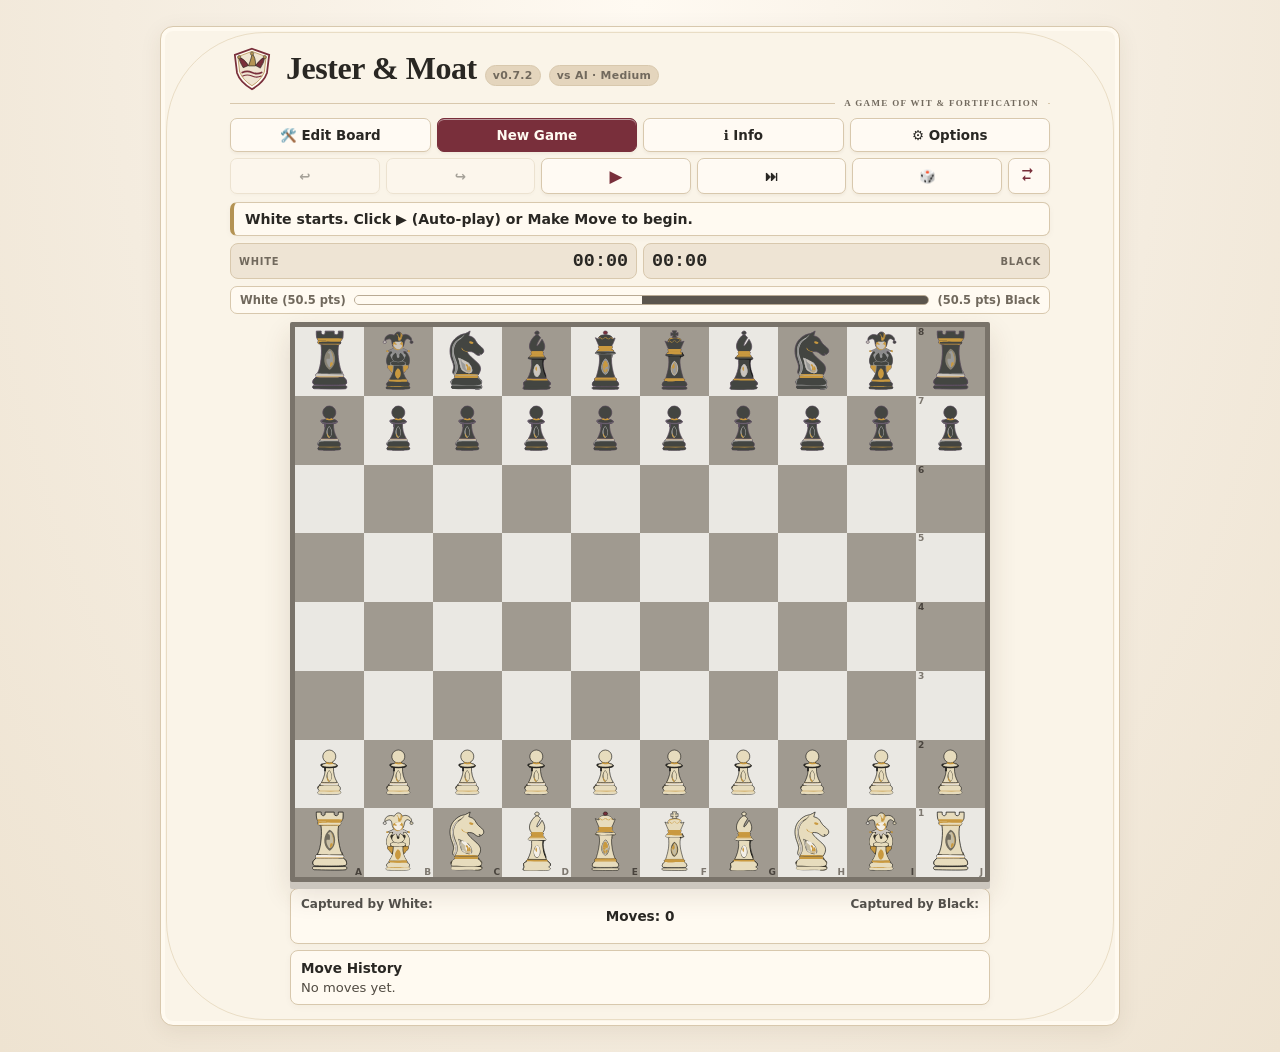
==== jester-and-moat.html @ 2445e5cc "build: update single-file build with MCTS engine Co-authored-by: futuredmd20-collab <futuredmd20-col" ====
<!DOCTYPE html>
<html lang="en">
<head>
<meta charset="UTF-8">
<meta name="viewport" content="width=device-width, initial-scale=1">
<title>Jester & Moat — 10x8 Alpha 0.7.2</title>
<style>
  * {
    box-sizing: border-box;
    margin: 0;
    padding: 0;
    user-select: none;
  }

  /* === Warm Walnut & Ivory Theme === */
  :root {
    color-scheme: light;
    --paper: #f4ecdf;
    --paper-deep: #e4d5bd;
    --paper-panel: #fffaf3;
    --ink: #292723;
    --muted-ink: #71695d;
    --burgundy: #792f3b;
    --burgundy-dark: #60232d;
    --gold: #b49353;
    --line: #d8c8ad;
    /* === Board: "Soft Stone" ===
       Chosen from the soft palette round. The board deliberately carries its own
       scheme instead of the page's warm walnut, and is softer than it: square
       separation 2.28:1 (was 4.89:1), saturation 14% (was 62%). Every board
       colour lives here so the whole palette is one block; html.theme-dark below
       re-declares the same names for the dark page. */
    --square-light: #eae8e3;
    --square-dark: #a09a90;
    --board-frame: #79736a;
    --board-bg: #655f57;
    --board-edge: #ccc7bf;
    --coord-light: #6a645b;
    --coord-dark: #3a352f;
    --moat-w: #b9cbd6;
    --moat-w-edge: #47687b;
    --moat-b: #d4b7bc;
    --moat-b-edge: #7b4d55;
    /* The W/B tag on each moat square. The chip is the moat's own EDGE colour, so
       the tag echoes the border; only the ink flips with the theme, because white
       ink on the pale dark-mode edge measured 1.47:1 - invisible. Here: white on
       #47687b is 5.94:1, and 6.92:1 for Black. */
    --moat-w-ink: #ffffff;
    --moat-b-ink: #ffffff;
    /* Highlights. The selected square is two-tone: a soft amber fill plus a dark
       bronze ring. A single flat fill cannot clear a visible contrast against
       BOTH a pale square and a mid-tone dark one - the usable luminance band is
       about a fiftieth of the range - so the RING carries the contrast. */
    --sel-fill: #dcc27c;
    --sel-ring: #6f5224;
    --last-ring: #7d5f28;
    --move-dot: #6b4c60;
    --dot-halo: #f7f1e7;
    --check-ink: #a8403d;
    /* Base dimensions for non-board piece surfaces. */
    --piece-h: 92%;
    --piece-w: 92%;
    --piece-accent-gold: #c9993f;
    --piece-queen-gem: #792f3b;
    --piece-w-outline: #161615;
    --piece-b-outline: #5b4c60;
    /* Board-only: how far a piece sits above its centred position. Every symbol
       puts its base ~0.9% of a square above the square's bottom edge (measured
       across all 14: 0.92-0.94%, spread 0.02pp), so the artwork reads as
       standing on the bottom edge. This one knob lifts every board square by
       the same amount; the captured tray, promotion modal and editor palette
       keep their own placement. Raise/lower to taste - 2% is subtle, 4% more
       pronounced.

       Ceiling: the king's ink already fills 98.1% of its box, so the crown has
       only ~1% of a square of clearance above the square. Past ~1% the top-row
       king leaves #board's padding box and the board's overflow:hidden trims
       the tip. At 2% that trim is 0.35px on a phone board and 0.70px on a
       desktop one - below the threshold where it reads as a cut. There is no
       value that lifts noticeably and still leaves the crown untouched. */
    --piece-lift: 2%;
    /* One soft cast shadow under every drawn piece, on every surface. Keep it
       short: the artwork's base sits only ~1% of a square above the square's
       bottom edge, so a long shadow presses a dark band into that gap - which
       is what makes a piece read as sitting on the edge - and spills onto the
       square below. Reach is roughly offset + blur and does NOT scale with the
       board: a phone square is only ~34px. Measured on the phone board (390px,
       34px squares, check-piece-placement.cjs): the old 0 1px 2px
       rgba(0,0,0,0.30) darkened the gap under the base by 12% and put 3.8% of
       that darkening onto the next square; this value gives 4.6% and 0.2%. */
    --piece-shadow: 0 0.5px 0.5px rgba(0,0,0,0.25);
    /* PIECE-COLOURS:root:BEGIN — piece palette, light theme. Hand-maintained:
       no script generates this block. */
    --piece-w-body: #e7dcbd;
    --piece-w-ink: #161615;
    --piece-w-gloss: #f3eee6;
    --piece-w-shade-948: color-mix(in srgb, var(--piece-w-body) 94.8%, var(--piece-w-ink));
    --piece-w-shade-844: color-mix(in srgb, var(--piece-w-body) 84.4%, var(--piece-w-ink));
    --piece-w-shade-552: color-mix(in srgb, var(--piece-w-body) 55.2%, var(--piece-w-ink));
    --piece-w-shade-434: color-mix(in srgb, var(--piece-w-body) 43.4%, var(--piece-w-ink));
    --piece-w-exact-1: #332f25;
    --piece-w-exact-2: #5c5747;
    --piece-w-tone: #cbc5bd;
    --piece-accent-gold: #c9993f;
    --piece-queen-gem: #792f3b;
    --piece-w-outline: #161615;
    --piece-b-outline: #5b4c60;
    --piece-b-accent: #5a4a5b;
    --piece-b-slit: #f5f0e8;
    --piece-j-flat-accent: #7b68a0;
    --piece-b-body: #434541;
    --piece-b-ink: #161615;
    --piece-b-gloss: #cbc5bd;
    --piece-b-shade-456: color-mix(in srgb, var(--piece-b-body) 45.6%, var(--piece-b-ink));
    --piece-b-gloss-546: color-mix(in srgb, var(--piece-b-gloss) 54.6%, var(--piece-b-body));
    --piece-b-gloss-450: color-mix(in srgb, var(--piece-b-gloss) 45%, var(--piece-b-body));
    --piece-b-gloss-49: color-mix(in srgb, var(--piece-b-gloss) 4.9%, var(--piece-b-body));
    --piece-b-exact-1: #9b9b99;
    --piece-b-tone: #332f25;
    --piece-b-exact-2: #8d8c8b;
    --piece-b-exact-3: #888374;
    --piece-b-exact-4: #b1b0af;
    --piece-b-exact-5: #989897;
/* PIECE-COLOURS:root:END */
  }

  html { background: var(--paper); }
  html[data-board-style="warm-wood"] {
    --square-light: #ead8b6;
    --square-dark: #a97748;
    --board-frame: #76502f;
    --board-bg: #53361f;
    --board-edge: #d2b083;
    --coord-light: #61432c;
    --coord-dark: #f5e8d1;
    --moat-w: #b9d0d6;
    --moat-w-edge: #426c78;
    --moat-b: #d8b8bd;
    --moat-b-edge: #7a4651;
    --sel-fill: #e0bd67;
    --sel-ring: #694116;
    --last-ring: #784c1e;
  }
  html[data-board-style="cool-slate"] {
    --square-light: #dce4e9;
    --square-dark: #718493;
    --board-frame: #465762;
    --board-bg: #34444f;
    --board-edge: #aab8c1;
    --coord-light: #405560;
    --coord-dark: #f3f6f8;
    --moat-w: #bdd7e2;
    --moat-w-edge: #426a7a;
    --moat-b: #ddc6d6;
    --moat-b-edge: #765368;
    --sel-fill: #d4b85e;
    --sel-ring: #48515a;
    --last-ring: #4d5f6b;
  }
  body {
    background: radial-gradient(ellipse at top, #fffaf2 0%, var(--paper) 58%, #eee3d1 100%);
    color: var(--ink);
    padding: clamp(10px, 2.4vw, 26px);
    font-family: Inter, ui-sans-serif, system-ui, -apple-system, "Segoe UI", sans-serif;
    display: flex;
    flex-direction: column;
    align-items: center;
    min-height: 100vh;
  }

  .app-shell {
    width: min(100%, 960px);
    position: relative;
    padding: clamp(10px, 1.8vw, 20px);
    border: 1px solid var(--line);
    border-radius: 13px;
    background: #faf4e8;
    box-shadow: 0 5px 22px #4b341014, inset 0 0 0 4px #fffaf0;
    display: flex;
    flex-direction: column;
    align-items: center;
  }

  .app-shell::before {
    content: "";
    position: absolute;
    inset: 5px;
    border: 1px solid #b493533d;
    border-radius: 99px;
    pointer-events: none;
  }

  /* --- Top Header --- */
  .top-header {
    width: min(100%, 820px);
    display: flex;
    align-items: center;
    justify-content: flex-start;
    padding: 0 0 12px;
    margin-bottom: 4px;
    border-bottom: 1px solid var(--line);
    position: relative;
  }

  .top-header::after {
    content: "A GAME OF WIT & FORTIFICATION";
    position: absolute; right: 2px; bottom: -7px;
    padding: 0 9px; background: #faf4e8;
    color: var(--muted-ink); font: 700 9px/1.4 Georgia, serif;
    letter-spacing: 1.35px;
  }

  .brand { display: flex; align-items: center; gap: 12px; }
  .game-logo { width: 44px; height: 44px; flex: 0 0 auto; }

  h1 {
    font: 700 clamp(1.35rem, 4vw, 2rem)/1.05 Georgia, "Times New Roman", serif;
    letter-spacing: -.45px; color: var(--ink); display: flex; align-items: baseline; gap: 8px; flex-wrap: wrap;
  }

  .version-tag {
    color: var(--muted-ink); font: 600 .68rem/1.2 system-ui, sans-serif;
    letter-spacing: .3px; background: var(--paper-deep); border: 1px solid var(--line);
    border-radius: 99px; padding: 3px 7px;
  }

  .mode-tag { white-space: nowrap; }

  /* --- Controls --- */
  .controls-section {
    width: min(100%, 820px);
    display: flex;
    flex-direction: column;
    gap: 6px;
    margin: 10px auto 8px;
  }

  .controls-row { display: flex; gap: 6px; flex-wrap: wrap; justify-content: flex-start; }

  button, select, input { font-family: inherit; }

  button, select {
    background: var(--burgundy);
    color: #fffaf1;
    border: 1px solid transparent;
    border-radius: 7px;
    padding: 7px 11px;
    min-height: 34px;
    font-size: .84rem;
    font-weight: 700;
    cursor: pointer;
    display: inline-flex;
    align-items: center;
    justify-content: center;
    gap: 4px;
    flex: 1;
    min-width: 0;
    box-shadow: 0 1px 0 #fff8 inset, 0 2px 3px #3c27100c;
    transition: background .15s ease, transform .15s ease;
  }

  button:hover, select:hover { background: var(--burgundy-dark); }
  button:active { transform: translateY(1px); }
  button:disabled { opacity: .4; cursor: not-allowed; transform: none; }

  button.undo, button.redo, button.auto-icon, button.step, button.random,
  button.options-btn, button.info-btn, button.reset-btn, button.editor-btn,
  button.confirm-moat-btn, button.file-btn, button.side-switch-btn {
    background: var(--paper-panel); color: var(--ink); border: 1px solid var(--line);
  }

  button.undo:hover, button.redo:hover, button.auto-icon:hover, button.step:hover,
  button.random:hover, button.options-btn:hover, button.info-btn:hover, button.side-switch-btn:hover,
  button.editor-btn:hover, button.file-btn:hover { background: var(--paper-deep); }

  button.reset-btn { background: var(--burgundy); color: #fffaf1; border-color: var(--burgundy); }
  button.reset-btn:hover { background: var(--burgundy-dark); }
  button.confirm-moat-btn { background: #e7d7b7; border-color: var(--gold); color: #49391f; font-weight: 700; }
  button.confirm-moat-btn:hover { background: #ddc99f; }
  button.auto-icon { color: var(--burgundy); font-size: 1.05rem; }
  
  /* Clean Side / Switch button without text overflow */
  button.side-switch-btn {
    background: var(--paper-panel);
    color: var(--burgundy);
    border: 1px solid var(--line);
    padding: 6px 8px;
    flex: 0 0 42px;
    min-width: 42px;
    display: inline-flex;
    align-items: center;
    justify-content: center;
  }
  button.side-switch-btn svg {
    width: 18px;
    height: 18px;
    fill: var(--burgundy);
  }

  .status {
    width: min(100%, 820px);
    background: #fffaf1; color: var(--ink);
    border: 1px solid var(--line); border-left: 4px solid var(--gold);
    border-radius: 7px; padding: 8px 11px; margin-bottom: 7px;
    font-size: .88rem; font-weight: 700; box-shadow: 0 2px 6px #4b34100a;
  }

  /* --- Clock UI --- */
  .clock-container {
    width: min(100%, 820px);
    display: flex; justify-content: space-between; margin-bottom: 7px; gap: 6px;
  }

  .clock-box {
    flex: 1; background: #eee4d4; border: 1px solid var(--line); border-radius: 8px;
    padding: 4px 8px; color: var(--ink); min-height: 36px; display: flex; align-items: center; justify-content: space-between;
  }

  .clock-box.active {
    background: #fffaf1; border: 2px solid var(--burgundy); padding: 3px 7px; box-shadow: 0 0 0 2px #792f3b12;
  }

  .clock-label { color: var(--muted-ink); font-size: .62rem; font-weight: 700; letter-spacing: .8px; text-transform: uppercase; }
  .clock-time { color: var(--ink); font-size: clamp(.95rem, 2.6vw, 1.15rem); font-weight: 800; font-family: monospace; font-variant-numeric: tabular-nums; }
  .clock-box.active .clock-time { color: var(--burgundy); }

  /* --- Evaluation Bar --- */
  .eval-bar-container {
    width: min(100%, 820px);
    background: #fffaf1; border: 1px solid var(--line); border-radius: 7px;
    margin-bottom: 8px; padding: 6px 9px; display: flex; align-items: center; gap: 8px;
  }

  .eval-side-info { font-size: 0.72rem; font-weight: 700; color: var(--muted-ink); display: flex; gap: 4px; align-items: center; }
  .eval-bar-track { display: flex; flex: 1; height: 10px; background: #c9bdab; border: 1px solid #b9aa94; border-radius: 5px; overflow: hidden; }
  .eval-fill-white { background: #fffaf1; height: 100%; transition: width 0.3s ease; }
  .eval-fill-black { background: #5b554d; height: 100%; transition: width 0.3s ease; }

  /* --- Drawers & Board Editor --- */
  .options-drawer, .info-drawer, .editor-panel {
    display: none; width: min(100%, 820px); background: #fffaf1; border: 1px solid var(--line);
    border-radius: 9px; color: var(--ink); box-shadow: 0 3px 10px #4b34100a; padding: 12px; margin-bottom: 8px;
    gap: 10px; flex-direction: column; font-size: 0.88rem;
  }

  .options-drawer.open, .info-drawer.open, .editor-panel.active { display: flex; }
  .drawer-row { display: flex; gap: 8px; flex-wrap: wrap; align-items: center; justify-content: space-between; }
  .drawer-row label { font-size: .8rem; font-weight: 600; color: var(--muted-ink); }
  .drawer-row select { background: #fffaf1; color: var(--ink); border-color: var(--line); box-shadow: none; }
  .drawer-section h3 { font-size: 0.85rem; color: var(--burgundy); margin-bottom: 4px; text-transform: uppercase; font-weight: 700; }
  .drawer-section p { font-size: 0.83rem; line-height: 1.4; color: #514b42; }
  .drawer-footer { border-top: 1px solid var(--line); padding-top: 8px; font-size: 0.72rem; color: var(--muted-ink); text-align: center; }

  .editor-panel { border: 1px solid var(--gold); }
  .editor-palette { display: flex; gap: 4px; flex-wrap: wrap; align-items: center; justify-content: center; padding: 6px; border-radius: 6px; }
  .editor-palette.white-side { background: #f0e5d2; }
  .editor-palette.black-side { background: #35312d; }

  .palette-btn {
    border: 2px solid transparent; padding: 4px 7px; border-radius: 6px; cursor: pointer;
    display: inline-flex; align-items: center; justify-content: center; min-width: 36px; min-height: 36px;
  }
  .palette-btn.white-piece { background: #fffaf1; font-size: 1.4rem; color: #f7f2e5; -webkit-text-stroke: 1px #2a241e; }
  .palette-btn.black-piece { background: #35312d; color: #24211d; font-size: 1.4rem; -webkit-text-stroke: 0.6px #f0e5d2; }
  .palette-btn.tool-btn { background: #eee4d4; color: var(--ink); font-size: 0.82rem; font-weight: 600; }
  .palette-btn.selected { border-color: var(--burgundy); box-shadow: 0 0 0 2px #792f3b20; }

  .editor-controls-row { display: flex; gap: 8px; flex-wrap: wrap; justify-content: space-between; align-items: center; }
  .editor-clocks-row { display: flex; gap: 12px; flex-wrap: wrap; align-items: center; background: #f0e5d2; padding: 8px 12px; border-radius: 6px; }
  .editor-clock-input { width: 70px; background: #fffaf1; color: var(--ink); border: 1px solid var(--line); padding: 4px 6px; border-radius: 4px; text-align: center; font-family: monospace; font-weight: bold; }

  /* --- Board --- */
  main { width: min(100%, 700px); }

  #board {
    display: grid;
    grid-template-columns: repeat(10, minmax(0, 1fr));
    grid-template-rows: repeat(8, minmax(0, 1fr));
    width: 100%;
    aspect-ratio: 10/8;
    border: 5px solid var(--board-frame);
    background: var(--board-bg);
    box-shadow: 0 7px 0 var(--board-edge), 0 12px 28px #44301c24;
    border-radius: 2px;
    position: relative;
    overflow: hidden;
  }

  #board.flipped { transform: rotate(180deg); }
  #board.flipped .square > *, #board.flipped .square .coord { transform: rotate(180deg); }
  /* v0.4.6 fix: moat W/B letter badges live on .square::before (pseudo-
     element, not a child node), so the counter-rotation above never
     caught them — they appeared upside down on a flipped board. */
  #board.flipped .square::before { transform: rotate(180deg); }

  .square {
    display: flex;
    align-items: center;
    justify-content: center;
    position: relative;
    cursor: pointer;
  }

  .light { background: var(--square-light); color: var(--ink); }
  .dark { background: var(--square-dark); color: var(--ink); }
  .square.selected { background: var(--sel-fill) !important; box-shadow: inset 0 0 0 3px var(--sel-ring) !important; }
  .square.valid::after { content: ""; position: absolute; width: 10%; height: 10%; border-radius: 50%; background: var(--move-dot); box-shadow: 0 0 0 2px var(--dot-halo), 0 1px 3px rgba(0,0,0,0.35); }
  .square.capture { outline: none; }
  .square.last-move { box-shadow: inset 0 0 0 3px var(--last-ring), inset 0 0 10px color-mix(in srgb, var(--last-ring) 25%, transparent) !important; }

  /* Moats */
  /* Moats: a pale fill with a genuinely dark edge. The EDGE is what identifies a
     moat - the fill alone cannot separate from a mid-tone dark square without
     making the moat more saturated than the rest of a soft board. */
  .square.moat-w { background: var(--moat-w) !important; border: 1px solid var(--moat-w-edge); box-shadow: inset 0 0 0 1px var(--dot-halo); }
  .square.moat-w::before { content: "W"; position: absolute; top: 1px; right: 2px; font-size: clamp(8px, 2.2vw, 10px); line-height: 1.3; color: var(--moat-w-ink); background: var(--moat-w-edge); border-radius: 3px; padding: 0 3px; font-weight: 800; }

  .square.moat-b { background: var(--moat-b) !important; border: 1px solid var(--moat-b-edge); box-shadow: inset 0 0 0 1px var(--dot-halo); }
  .square.moat-b::before { content: "B"; position: absolute; top: 1px; right: 2px; font-size: clamp(8px, 2.2vw, 10px); line-height: 1.3; color: var(--moat-b-ink); background: var(--moat-b-edge); border-radius: 3px; padding: 0 3px; font-weight: 800; }

  .square.moat-preview-w { background: #b9cbd688 !important; background: color-mix(in srgb, var(--moat-w) 53%, transparent) !important; border: 1px dashed var(--moat-w-edge); }
  .square.moat-preview-b { background: #d4b7bc88 !important; background: color-mix(in srgb, var(--moat-b) 53%, transparent) !important; border: 1px dashed var(--moat-b-edge); }

  /* Coordinate colour follows the SQUARE it sits on. One dark ink on both square
     colours left alternate coordinates invisible on the dark squares - found by
     rendering the palette rather than by reading the CSS. */
  .square .coord { position: absolute; font-size: 9px; font-weight: 700; opacity: 0.85; pointer-events: none; }
  .square.light .coord { color: var(--coord-light); }
  .square.dark .coord { color: var(--coord-dark); }
  .coord.col { right: 2px; bottom: 0; }
  .coord.row { left: 2px; top: 0; }

  /* No .piece-glyph rules: the Unicode-glyph renderer retired in v0.5.1 and
     nothing since emits that class. The archived gallery (piece-contours.html)
     is a standalone file with its own inline copy of these rules, so it does
     not read this stylesheet. script.js still lists .piece-glyph in a
     querySelector fallback; that is a harmless no-op left in place. */

  /* Keep the SVG source aspect ratios recognizable, but widen each board image
     box by about 35% so the artwork no longer looks pin-thin. Pawns stay shorter
     than every back-rank piece, with their width reduced accordingly. */
  .piece {
    display: block;
    flex: 0 0 auto;
    width: var(--piece-w);
    height: var(--piece-h);
    pointer-events: none;
    filter: drop-shadow(var(--piece-shadow));
  }
  #board .piece-rook { --piece-w: 54%; --piece-h: 88%; }
  #board .piece-knight { --piece-w: 60%; --piece-h: 88%; }
  #board .piece-queen { --piece-w: 42%; --piece-h: 88%; }
  #board .piece-king { --piece-w: 42%; --piece-h: 88%; }
  #board .piece-bishop { --piece-w: 45%; --piece-h: 88%; }
  #board .piece-jester { --piece-w: 47%; --piece-h: 88%; }
  #board .piece-pawn { --piece-w: 38%; --piece-h: 68%; }

  /* The flat set is the real flat artwork, cropped per piece (flat-*.svg,
     assembled into pieces-flat.svg by build-pieces-flat.js). Each crop keeps
     its own aspect ratio, so each board box matches its art instead of
     stretching it: width = height x the crop's viewBox aspect, squares being
     1:1. The crops bake their own silhouette outline, so the classic set's
     inherited hairline stroke must not repaint their fill-only paths. */
  .piece.piece-set-flat { stroke: none; }
  .piece[data-color="b"] { --p-gold: var(--piece-b-accent); }
  .piece-set-flat.piece-jester[data-color] { --p-gold: var(--piece-j-flat-accent); }
  .piece-set-flat.piece-bishop[data-color="b"],
  .piece-set-flat.piece-rook[data-color="b"],
  .piece-set-flat.piece-knight[data-color="b"] { --p-ink: var(--piece-b-slit); }
  #board .piece-set-flat.piece-rook { --piece-w: 52%; --piece-h: 74%; }
  #board .piece-set-flat.piece-knight { --piece-w: 60%; --piece-h: 74%; }
  #board .piece-set-flat.piece-bishop { --piece-w: 46%; --piece-h: 74%; }
  #board .piece-set-flat.piece-queen { --piece-w: 58%; --piece-h: 74%; }
  #board .piece-set-flat.piece-king { --piece-w: 52%; --piece-h: 74%; }
  #board .piece-set-flat.piece-jester { --piece-w: 66%; --piece-h: 74%; }
  #board .piece-set-flat.piece-pawn { --piece-w: 42%; --piece-h: 60%; }

  /* Board squares only: lift the artwork off the square's bottom edge. `top`
     rather than transform, because the slide animation writes an inline
     transform on the glyph (translate to the origin square, then transition
     back) which would blank a transform-based lift for the length of the
     slide. The flipped board is rotated 180deg, so a board-local lift reads as
     a DROP on screen - invert it there, as with the moat badge above. */
  #board .square .piece { position: relative; top: calc(-1 * var(--piece-lift)); }
  #board.flipped .square .piece { top: var(--piece-lift); }

  /* Captured tray, promotion modal, editor palette: same fitted artwork. */
  .captured-box .piece { --piece-w: 18px; --piece-h: 20px; }
  .promotion-btn .piece { --piece-w: 32px; --piece-h: 38px; }
  .palette-btn .piece { --piece-w: 24px; --piece-h: 28px; }
  /* The flat crops keep their true aspect ratios (viewBox width/height), so
     the fixed boxes above stretch them on the small surfaces. Each flat piece
     gets width = height x its own aspect instead; classic sizing above is
     untouched. */
  .piece-set-flat { --flat-aspect: 1; }
  .piece-set-flat.piece-rook { --flat-aspect: 0.6986; }
  .piece-set-flat.piece-knight { --flat-aspect: 0.8128; }
  .piece-set-flat.piece-bishop { --flat-aspect: 0.6200; }
  .piece-set-flat.piece-queen { --flat-aspect: 0.7818; }
  .piece-set-flat.piece-king { --flat-aspect: 0.7084; }
  .piece-set-flat.piece-jester { --flat-aspect: 0.8975; }
  .piece-set-flat.piece-pawn { --flat-aspect: 0.6932; }
  .captured-box .piece-set-flat { --piece-w: calc(20px * var(--flat-aspect)); --piece-h: 20px; }
  .promotion-btn .piece-set-flat { --piece-w: calc(38px * var(--flat-aspect)); --piece-h: 38px; }
  .palette-btn .piece-set-flat { --piece-w: calc(28px * var(--flat-aspect)); --piece-h: 28px; }

  /* Dashboard */
  .dashboard, .history-box { background: #fffaf1; color: var(--ink); border: 1px solid var(--line); border-radius: 8px; box-shadow: 0 2px 7px #4b34100a; }
  .dashboard { display: flex; justify-content: space-between; align-items: center; margin-top: 6px; padding: 8px 10px; font-size: .85rem; gap: 10px; }
  .captured-container { display: flex; flex-direction: column; gap: 2px; flex: 1; }
  .captured-box { display: flex; align-items: center; gap: 3px; min-height: 22px; flex-wrap: wrap; }

  .history-box { margin-top: 6px; padding: 9px 10px; font-size: .85rem; }
  #history { max-height: 82px; overflow: auto; margin-top: 4px; white-space: pre-wrap; color: #514b42; font-family: monospace; font-size: .82rem; }

  /* Modal */
  .modal-overlay { display: none; position: fixed; top: 0; left: 0; width: 100vw; height: 100vh; background: #292723a8; backdrop-filter: blur(3px); z-index: 999; align-items: center; justify-content: center; }
  .modal-overlay.active { display: flex; }
  .modal-content { background: #fffaf1; color: var(--ink); padding: 20px; border-radius: 12px; border: 1px solid var(--gold); text-align: center; box-shadow: 0 18px 50px #0004; max-width: 90vw; }
  .modal-content h3 { margin-bottom: 14px; font-size: 1.1rem; }
  .promotion-choices { display: flex; gap: 10px; justify-content: center; flex-wrap: wrap; }
  .promotion-btn { background: #eee4d4; color: var(--ink); font-size: 1.8rem; padding: 8px 12px; border-radius: 8px; cursor: pointer; border: 1px solid var(--line); transition: transform 0.1s, background 0.15s; }
  .promotion-btn:hover { transform: scale(1.05); background: #e0d0b8; }
  .promotion-btn.moat-btn { background: var(--burgundy); color: #fffaf1; font-size: 0.85rem; font-weight: bold; }

  /* === v0.4.6 UI improvements === */

  /* Keyboard focus visibility (desktop) */
  button:focus-visible, select:focus-visible, input:focus-visible {
    outline: 3px solid var(--burgundy);
    outline-offset: 2px;
  }

  /* Check indicator: red glow on the king's square */
  .square.in-check {
    box-shadow: inset 0 0 0 3px var(--check-ink), inset 0 0 16px color-mix(in srgb, var(--check-ink) 60%, transparent) !important;
    animation: check-pulse 1.1s ease-in-out infinite;
  }
  @keyframes check-pulse {
    0%, 100% { box-shadow: inset 0 0 0 3px var(--check-ink), inset 0 0 10px color-mix(in srgb, var(--check-ink) 50%, transparent) !important; }
    50% { box-shadow: inset 0 0 0 3px var(--check-ink), inset 0 0 18px color-mix(in srgb, var(--check-ink) 85%, transparent) !important; }
  }

  /* Capture targets: bold ring instead of the small dot */
  .square.capture::after {
    width: 82%;
    height: 82%;
    background: transparent;
    border: calc(3px + 0.4vw) solid var(--sel-ring);
  }
  /* Jester swap targets: dashed gold ring */
  .square.swap-target { outline: 3px dashed var(--gold); outline-offset: -3px; }

  /* Softer last-move highlight. Same declarations as the board rule above - this
     block comes later, so it is the one that actually applies; both read their
     colour from the board palette so a palette change cannot half-apply. */
  .square.last-move { box-shadow: inset 0 0 0 3px var(--last-ring), inset 0 0 10px color-mix(in srgb, var(--last-ring) 25%, transparent) !important; }

  /* Hide coordinates when option is off */
  #board.hide-coords .coord { display: none; }

  /* Drag & drop was removed in v0.4.6 at user request — click/tap only.
     (touch-action rules and ghost styling kept out intentionally so the
     page scrolls and pinch-zooms normally on mobile.) */

  /* Move list: two-column notation */
  #history { font-family: inherit; white-space: normal; }
  .mv-row {
    display: grid;
    grid-template-columns: 2.4em 1fr 1fr;
    gap: 6px;
    padding: 2px 4px;
    font-family: monospace;
    font-size: .82rem;
    border-bottom: 1px dashed #d8c8ad66;
  }
  .mv-row:last-child { border-bottom: none; }
  .mv-n { color: var(--muted-ink); }
  .mv-w { color: #3a3226; }
  .mv-b { color: #5b3a2e; }
  .mv-note { grid-column: 1 / -1; color: var(--burgundy); font-weight: 700; font-size: .78rem; }

  /* Game-over overlay */
  .overlay {
    position: fixed; inset: 0;
    background: rgba(30, 20, 10, 0.55);
    backdrop-filter: blur(2px);
    display: flex; align-items: center; justify-content: center;
    z-index: 900;
  }
  .overlay[hidden] { display: none; }
  .overlay-card {
    background: #fffaf3; color: var(--ink);
    padding: 26px 34px; border-radius: 14px;
    border: 1px solid var(--gold);
    text-align: center;
    box-shadow: 0 18px 50px #00000055;
    max-width: min(92vw, 420px);
  }
  .overlay-card h2 { font-family: Georgia, serif; color: var(--burgundy); margin-bottom: 8px; font-size: 1.5rem; }
  .overlay-card p { margin-bottom: 18px; color: #514b42; }
  .overlay-btns { display: flex; gap: 10px; justify-content: center; flex-wrap: wrap; }

  /* Mobile ergonomics: larger tap targets, roomier layout */
  @media (max-width: 640px) {
    body { padding: 8px; }
    .app-shell { padding: 8px; }
    .controls-row { justify-content: center; }
    .controls-row button { min-height: 44px; min-width: 44px; padding: 8px 14px; font-size: .9rem; }
    .controls-row button.undo, .controls-row button.redo, .controls-row button.auto-icon,
    .controls-row button.step, .controls-row button.random, .controls-row button.side-switch-btn {
      min-width: 52px; min-height: 48px; font-size: 1.2rem;
    }
    .status { font-size: .95rem; }
    #history { max-height: 150px; }
    .drawer-row label { font-size: .85rem; }
  }

  /* Dark mode variant of the walnut theme.
     Applied via <html class="theme-dark">, controlled by the Theme option
     (Auto = follow OS, or forced Light/Dark). See applyTheme() in JS. */
  html.theme-dark {
    color-scheme: dark;
    --paper: #221d16;
    --paper-deep: #171310;
    --paper-panel: #2e271e;
    --ink: #f2e9d8;
    --muted-ink: #cdc0a4;
    --burgundy: #d4717f;
    --burgundy-dark: #a84b59;
    --gold: #d3b076;
    --line: #5c4c38;
    /* Same Soft Stone palette with the luminance moved down for the dark page -
       same hue and same absolute chroma, so light and dark remain one palette
       rather than two. Verified: 2.28:1 in both, and the dark variant hits every
       luminance target it was derived from. */
    --square-light: #979590;
    --square-dark: #605a50;
    --board-frame: #5f5950;
    --board-bg: #514b43;
    --board-edge: #807b73;
    --coord-light: #e2dcd3;
    --coord-dark: #f2ede7;
    --moat-w: #8fa0ac;
    --moat-w-edge: #b9daed;
    --moat-b: #ab8e93;
    --moat-b-edge: #f0d3d8;
    /* Tag ink flips here: the palette edge is PALE in dark mode, so the ink has to
       be dark instead of the light theme's white. Hue-matched darks, measured
       against the chip: W 10.86:1, B 10.38:1 (white was 1.47:1 / 1.40:1). */
    --moat-w-ink: #12242e;
    --moat-b-ink: #3f2026;
    /* On a dark board the two-tone highlight flips: the ring must now be LIGHT,
       because it has to separate from mid-tone squares rather than pale ones. */
    --sel-fill: #b08a3c;
    --sel-ring: #f0dcae;
    --last-ring: #e8cf9a;
    --move-dot: #f5d8e4;
    --dot-halo: #2a241e;
    --check-ink: #fbdbd7;
    /* PIECE-COLOURS:dark:BEGIN — piece palette, dark theme. Hand-maintained:
       no script generates this block. */
    /* Dark-board anchors: the two square colours are #979590 and #605a50. An
       ivory body can reach at best 2.99:1 against the lighter of the two, so the
       anchors are shifted by the smallest amount that reaches 2.5:1 on the worse
       square. The BEGIN marker above used to sit inside this comment, leaving its
       tail unterminated, so the browser dropped --piece-w-body entirely. */
    --piece-w-body: #f1ebd9;
    --piece-w-ink: #161615;
    --piece-w-gloss: #f8f5f1;
    --piece-w-shade-948: color-mix(in srgb, var(--piece-w-body) 94.8%, var(--piece-w-ink));
    --piece-w-shade-844: color-mix(in srgb, var(--piece-w-body) 84.4%, var(--piece-w-ink));
    --piece-w-shade-552: color-mix(in srgb, var(--piece-w-body) 55.2%, var(--piece-w-ink));
    --piece-w-shade-434: color-mix(in srgb, var(--piece-w-body) 43.4%, var(--piece-w-ink));
    --piece-w-exact-1: #332f25;
    --piece-w-exact-2: #5c5747;
    --piece-w-tone: #cbc5bd;
    --piece-accent-gold: #dfb24e;
    --piece-queen-gem: #ee8795;
    --piece-w-outline: #161615;
    --piece-b-outline: #5b4c60;
    --piece-b-accent: #5a4a5b;
    --piece-b-slit: #f5f0e8;
    --piece-j-flat-accent: #7b68a0;
    --piece-b-body: #1b1c1b;
    --piece-b-ink: #111111;
    --piece-b-gloss: #cbc5bd;
    --piece-b-shade-456: color-mix(in srgb, var(--piece-b-body) 45.6%, var(--piece-b-ink));
    --piece-b-gloss-546: color-mix(in srgb, var(--piece-b-gloss) 54.6%, var(--piece-b-body));
    --piece-b-gloss-450: color-mix(in srgb, var(--piece-b-gloss) 45%, var(--piece-b-body));
    --piece-b-gloss-49: color-mix(in srgb, var(--piece-b-gloss) 4.9%, var(--piece-b-body));
    --piece-b-exact-1: #9b9b99;
    --piece-b-tone: #332f25;
    --piece-b-exact-2: #8d8c8b;
    --piece-b-exact-3: #888374;
    --piece-b-exact-4: #b1b0af;
    --piece-b-exact-5: #989897;
/* PIECE-COLOURS:dark:END */
    background: var(--paper);
  }
  html.theme-dark[data-board-style="warm-wood"] {
    --square-light: #806d56;
    --square-dark: #554333;
    --board-frame: #493a2c;
    --board-bg: #382b20;
    --board-edge: #88745d;
    --coord-light: #f0dfc8;
    --coord-dark: #f6ead8;
    --moat-w: #69848c;
    --moat-w-edge: #b2d0d8;
    --moat-b: #8d6871;
    --moat-b-edge: #e0c0c5;
    --moat-w-ink: #132c33;
    --moat-b-ink: #382026;
    --sel-fill: #8a713e;
    --sel-ring: #f0dcae;
    --last-ring: #e8cf9a;
  }
  html.theme-dark[data-board-style="cool-slate"] {
    --square-light: #70808a;
    --square-dark: #46545d;
    --board-frame: #3e4b54;
    --board-bg: #303b43;
    --board-edge: #7e8d97;
    --coord-light: #eff4f6;
    --coord-dark: #f6f8f9;
    --moat-w: #728f9b;
    --moat-w-edge: #c0dfeb;
    --moat-b: #8b7488;
    --moat-b-edge: #e5ccdf;
    --moat-w-ink: #142b33;
    --moat-b-ink: #382335;
    --sel-fill: #87733f;
    --sel-ring: #f0dcae;
    --last-ring: #d8e5ed;
  }
  html.theme-dark body { background: radial-gradient(ellipse at top, #2e271e 0%, #221d16 58%, #1a1510 100%); }
  html.theme-dark .app-shell { background: #2a231a; box-shadow: 0 5px 22px #00000066, inset 0 0 0 4px #2e271e; }
  html.theme-dark .app-shell::before { border-color: #d3b07640; }
  /* Header tagline sits on a hardcoded light chip — restyle it dark */
  html.theme-dark .top-header::after { background: #2a231a; color: #cdc0a4; }
  /* Buttons & selects: brighter text, clearly visible borders */
  html.theme-dark button, html.theme-dark select {
    background: #3d3222;
    color: var(--ink);
    border: 1px solid #6b5a41;
    box-shadow: 0 1px 0 #ffffff10 inset, 0 2px 3px #00000030;
  }
  html.theme-dark button:hover, html.theme-dark select:hover { background: #4c3f2c; border-color: #82705491; }
  html.theme-dark button:disabled { opacity: .4; }
  html.theme-dark .status { background: #2e271e; box-shadow: none; }
  /* Clocks: dark cards, bright digits */
  html.theme-dark .clock-box { background: #272017; border-color: var(--line); }
  html.theme-dark .clock-box.active { background: #33291d; box-shadow: 0 0 0 2px #d4717f26; }
  html.theme-dark .clock-box.active .clock-time { color: var(--burgundy); }
  /* Eval bar: dark track so the white fill is clearly visible */
  html.theme-dark .eval-bar-container { background: #2e271e; }
  html.theme-dark .eval-bar-track { background: #241d15; border-color: #5b4c38; }
  html.theme-dark .eval-fill-white { background: #f2e9d8; }
  html.theme-dark .eval-fill-black { background: #4d443a; }
  /* Drawers, dashboards, panels */
  html.theme-dark .dashboard, html.theme-dark .history-box { background: #2e271e; box-shadow: 0 2px 7px #00000033; }
  html.theme-dark .options-drawer, html.theme-dark .info-drawer, html.theme-dark .editor-panel { background: #2e271e; box-shadow: 0 3px 10px #00000044; }
  html.theme-dark .drawer-row select { background: #3a3125; color: var(--ink); border-color: #6b5a41; }
  html.theme-dark .drawer-section p { color: #cdc0a4; }
  html.theme-dark .editor-clocks-row { background: #272017; }
  html.theme-dark .editor-clock-input { background: #3a3125; color: var(--ink); border-color: #6b5a41; }
  html.theme-dark .palette-btn.tool-btn, html.theme-dark .promotion-btn { background: #3a3125; color: var(--ink); border-color: #6b5a41; }
  html.theme-dark .confirm-moat-btn { background: #4c3f2c; color: var(--ink); border-color: var(--gold); }
  /* Move list */
  html.theme-dark #history { color: #d8cbae; }
  html.theme-dark .mv-w { color: #efe3c9; }
  html.theme-dark .mv-b { color: #e2ab97; }
  html.theme-dark .mv-row { border-bottom-color: #5c4c3866; }
  /* Modals & overlay */
  html.theme-dark .modal-content, html.theme-dark .overlay-card { background: #2e271e; color: var(--ink); }
  html.theme-dark .overlay-card p { color: #cdc0a4; }
  /* Board in dark mode. Square and coordinate colours already come from the
     re-declared variables above; coordinates get a soft dark halo, which is why
     dark mode is held to a 2:1 coordinate contrast rather than 3:1 - the halo
     does that work. */
  html.theme-dark .square .coord { opacity: .92; text-shadow: 0 0 3px rgba(0,0,0,0.7), 0 0 2px rgba(0,0,0,0.9); }
  html.theme-dark .square.light { background: var(--square-light); }
  html.theme-dark .square.dark { background: var(--square-dark); }
  /* Board frame: light-mode values would be too dark/muddy on a dark page. */
  html.theme-dark #board {
    box-shadow: 0 7px 0 var(--board-edge), 0 12px 28px #00000059, 0 0 22px #97959026;
  }

</style>
<style>
/* pieces.css — generated by generate-piece-sprite.js. Do not edit by hand.
   Palette for the shared piece symbols in pieces.svg. One symbol per piece
   serves both sides; these variables inherit into the <use> shadow tree, so
   the same geometry paints as light or dark. */
.piece {
  stroke: var(--p-outline);
  stroke-width: 2.2;
  stroke-linejoin: round;
}
.piece[data-color="w"] {
  --p-outline: var(--piece-w-outline);
  --p-body: var(--piece-w-body);
  --p-gloss: var(--piece-w-gloss);
  --p-deep: var(--piece-w-exact-1);
  --p-mid: var(--piece-w-exact-2);
  --p-tone: var(--piece-w-tone);
  --p-shade: var(--piece-w-shade-434);
  --p-light: var(--piece-w-shade-844);
  --p-gold: var(--piece-accent-gold);
  --p-ink: var(--piece-w-ink);
  --p-gem: var(--piece-queen-gem);
}
.piece[data-color="b"] {
  --p-outline: var(--piece-b-outline);
  --p-body: var(--piece-b-body);
  --p-gloss: var(--piece-b-gloss);
  --p-deep: var(--piece-b-exact-5);
  --p-mid: var(--piece-b-exact-4);
  --p-tone: var(--piece-b-exact-2);
  --p-shade: var(--piece-b-exact-3);
  --p-light: var(--piece-b-exact-1);
  --p-gold: var(--piece-accent-gold);
  --p-ink: var(--piece-b-ink);
  --p-gem: var(--piece-queen-gem);
}

</style>
<link rel="manifest" href="manifest.json">
<link rel="apple-touch-icon" href="apple-touch-icon.png">
<meta name="theme-color" content="#655749">
</head>
<body>
<!-- PIECE-SPRITE:HOST — the seven <symbol>s are generated into pieces.svg by generate-piece-sprite.js and injected here before script.js runs. The single-file build inlines them into this div instead. -->
<div id="pieceSprite" aria-hidden="true"><svg class="piece-sprite" width="0" height="0" aria-hidden="true" focusable="false" style="position:absolute;left:-9999px">
<symbol id="p-rook" viewBox="115.85 420.92 108.56 216.76" preserveAspectRatio="none">
<path d="m122.253 620.217c29.665-.054 59.751-.252 89.454-.222c5.1 .005 6.82-.23 8.707 4.536c-.365 3.534-.75 3.939-2.967 6.718c-20.049 2.427-70.087 .374-92.582-.009c-2.088-.035-3.533-2.208-4.515-3.82c-.039-4.798-.496-3.009 1.903-7.203z" fill="var(--p-body)"/>
<path d="m144.762 471.957c9.923 1.471 47.962-.414 51.778 1.778c-5.109 27.033-.042 65.083 6.516 92.004c4.817 4.33 3.387 9.165 6.262 13.311c1.845 3.871 2.225 4.518 .429 8.853l-.079 1.804c1.659 1.13 3.222 2.554 4.562 4.045c3.31 3.683 5.634 10.201 5.33 15.147c-.157 2.553-1.072 4.808-3.089 6.467c-4.784 3.934-76.281 2.672-86.768 1.742c-3.013-.267-4.356-.599-6.304-3.002c-1.947-2.401-2.457-5.149-2.138-8.159c.742-6.998 4.866-12.3 10.217-16.514l-.462-1.541c-1.36-3.001-1.076-5.11-1.016-8.401c3.178-2.049 2.652-3.382 5.148-4.583c10.463-22.623 13.372-78.486 9.614-102.951z" fill="var(--p-body)"/>
<path d="m131.478 589.433c13.967 1.231 32.921 .45 47.376 .567c7.2 .059 24.091 .314 30.814-.293c1.659 1.13 3.222 2.554 4.562 4.045c3.31 3.683 5.634 10.201 5.33 15.147c-.157 2.553-1.072 4.808-3.089 6.467c-4.784 3.934-76.281 2.672-86.768 1.742c-3.013-.267-4.356-.599-6.304-3.002c-1.947-2.401-2.457-5.149-2.138-8.159c.742-6.998 4.866-12.3 10.217-16.514z" fill="var(--p-body)"/>
<path d="m130 579.491c6.38-.843 20.554-.483 27.627-.482l51.691 .041c1.845 3.871 2.225 4.518 .429 8.853l-.079 1.804c-6.723 .607-23.614 .352-30.814 .293c-14.455-.117-33.409 .664-47.376-.567l-.462-1.541c-1.36-3.001-1.076-5.11-1.016-8.401z" fill="var(--p-gloss)" stroke="none"/>
<path d="m203.056 565.739c4.817 4.33 3.387 9.165 6.262 13.311l-51.691-.041c-7.073-.001-21.247-.361-27.627 .482c3.178-2.049 2.652-3.382 5.148-4.583c.141 .173 .262 .365 .423 .519c3.299 3.174 60.888 1.599 70.442 1.609l-2.957-11.297z" fill="var(--p-deep)" stroke="none"/>
<path d="m131.401 424.965l14.182-.047c-.076 3.599-.653 7.769 1.424 10.548c3.134 2.21 2.039 2.079 5.511 2.238c6.252-4.005 4.478-5.631 4.541-12.637l26.469 .01c-.212 5.451-1.385 12.487 6.499 12.731c3.065-1.159 3.414-1.354 5.181-4.185c.585-3.5 .487-5.073 .364-8.628l13.802-.035c-.019 5.197 .376 22.551-1.301 26.475l-1.318 1.498c-1.172 2.083-3.349 6.28-4.859 7.868l.15 2.254c1.023 3.455 .772 3.973-.473 7.364l-4.485 1.146c-.121 .43-.556 1.825-.548 2.17c-3.816-2.192-41.855-.307-51.778-1.778c-1.038-.581-2.636-.702-3.899-.917c-3.605-.61-3.246-.968-4.877-3.952c-.047-3.393-.153-4.081 1.271-7.226c-.506-1.729-2.07-5.063-2.843-6.848l-.791-2.08c-2.69-3.891-2.135-20.079-2.222-25.969z" fill="var(--p-body)"/>
<path d="m131.016 587.892c8.123-.609 73.022-1.318 78.731 .011l-.079 1.804c-6.723 .607-23.614 .352-30.814 .293c-14.455-.117-33.409 .664-47.376-.567l-.462-1.541z" fill="var(--p-gold)" stroke="none"/>
<path d="m133.623 450.934c14.446-.089 62.78-1.186 74.45 .501l-1.318 1.498l-72.341 .081l-.791-2.08z" fill="var(--p-gold)" stroke="none"/>
<path d="m134.414 453.014l72.341-.081c-1.172 2.083-3.349 6.28-4.859 7.868c-10.295-.292-58.928 .863-64.639-.939c-.506-1.729-2.07-5.063-2.843-6.848z" fill="var(--p-gold)" stroke="none"/>
<path d="m137.257 459.862c5.711 1.802 54.344 .647 64.639 .939l.15 2.254c1.023 3.455 .772 3.973-.473 7.364l-4.485 1.146c-.121 .43-.556 1.825-.548 2.17c-3.816-2.192-41.855-.307-51.778-1.778c-1.038-.581-2.636-.702-3.899-.917c-3.605-.61-3.246-.968-4.877-3.952c-.047-3.393-.153-4.081 1.271-7.226z" fill="var(--p-body)" stroke="none"/>
<path d="m137.257 459.862c5.711 1.802 54.344 .647 64.639 .939l.15 2.254c-10.317 .008-54.94-.587-62.607 .852l-1.121 1.461c.643 2.407 .699 3.073 2.349 4.903l.196 .769c-3.605-.61-3.246-.968-4.877-3.952c-.047-3.393-.153-4.081 1.271-7.226z" fill="var(--p-gold)" stroke="none"/>
<path d="m140.667 470.271c20.554-.183 40.465 .146 60.906 .148l-4.485 1.146c-.121 .43-.556 1.825-.548 2.17c-3.816-2.192-41.855-.307-51.778-1.778c-1.038-.581-2.636-.702-3.899-.917l-.196-.769z" fill="var(--p-gold)" stroke="none"/>
<path d="m169.143 487.722c4.513 .48 10.414 8.516 12.004 12.399c8.495 20.746 7.32 47.628-10.136 63.399c-1.173-.373-3.452-2.162-4.323-3.098c-18.227-19.585-14.726-53.984 2.455-72.7z" fill="var(--p-shade)" stroke="none"/>
<path d="m172.858 553.767c-.659 .309-1.968 .573-2.73 .761c-5.378-3.263-11.933-24.719-8.258-30.383c3.031-.241 4.352 .039 7.275 .483l1.538-1.447c.458-5.322 1.219-13.544-1.029-18.354c-2.165-.367-2.711-.282-4.342-1.618l.67-3.168c1.988-2.388 2.367-2.994 5.359-4.253l2.459 1.451c9.162 12.913 12.412 46.768-.942 56.528z" fill="var(--p-light)" stroke="none"/>
<path d="m172.687 553.071c-.773-.79-.959-1.505-1.436-2.546c.17-4.978-.288-11.38 3.284-14.717c2.422 .864 2.919 2.003 4.327 4.092c-1.954 5.197-2.99 8.562-6.175 13.171z" fill="var(--p-gold)" stroke="none"/>
<path d="m173.8 497.239c9.162 12.913 12.412 46.768-.942 56.528l-.171-.696c3.185-4.609 4.221-7.974 6.175-13.171c3.332-16.468 .55-27.483-5.062-42.661z" fill="var(--p-gold)" stroke="none"/>
</symbol>
<symbol id="p-knight" viewBox="240.37 398.09 133.43 241.23" preserveAspectRatio="none">
<path d="m261.581 573.769c-7.088-7.592 1.05-19.854 .192-30.254c-.627-7.611-2.206-14.231-4.6-21.436c-12.807-38.543-10.623-80.869 26.651-104.55c3.491-2.222 11.451-3.078 15.401-5.05c5.359-2.675 10.802-6.85 15.748-10.39l-4.507 18.852c22.295 8.484 17.295 14.429 28.924 31.913c8.038 12.087 30.409 24.021 13.315 41.591c-2.227 2.29-6.548-1.794-9.17-2.543c.408 1.844 2.151 3.088 3.674 4.676l-.041 1.516c-10.839 6.033-16.859-10.268-26.817-13.168c-3.749-1.092-9.381-.958-13.333-1.003l-.994 2.726c1.34 4.467 4.606 9.103 7.392 12.835c20.846 27.92 48.542 38.817 27.747 77.538l-1.683 2.087l-.473 2.154l1.938 2.075c1.108 1.759 .926 1.7 1.52 3.459c1.29 3.829 6.479 9.28 9.157 12c1.417 9.319 .164 9.239-1.945 17.791c-.387 1.567 6.925 6.993 1.956 13.31c-4.264 5.422-18.092 5.101-22.937 2.156c-19.468-1.549-49.374 2.037-69.699-1.015c-2.623-.394-3.374-2.146-4.374-4.066c-.012-3.554 .36-4.014 2.275-7.017c1.026-5.597-12.076-16.351 2.646-25.109c2.036-1.92 4.194-3.694 6.333-5.501l.476-.609c-1.369-3.508-1.751-4.156-1.117-7.846l.405-2.954l-1.093-.807l-2.967-3.361z" fill="var(--p-body)"/>
<path d="m265.236 580.891c19.241 1.248 53.708 .683 73.771 .372l1.938 2.075c1.108 1.759 .926 1.7 1.52 3.459c1.29 3.829 6.479 9.28 9.157 12c1.417 9.319 .164 9.239-1.945 17.791c-.387 1.567 6.925 6.993 1.956 13.31c-4.264 5.422-18.092 5.101-22.937 2.156c-19.468-1.549-49.374 2.037-69.699-1.015c-2.623-.394-3.374-2.146-4.374-4.066c-.012-3.554 .36-4.014 2.275-7.017c1.026-5.597-12.076-16.351 2.646-25.109c2.036-1.92 4.194-3.694 6.333-5.501l.476-.609c-1.369-3.508-1.751-4.156-1.117-7.846z" fill="var(--p-body)" stroke="none"/>
<path d="m340.945 583.338c1.108 1.759 .926 1.7 1.52 3.459c1.29 3.829 6.479 9.28 9.157 12c1.417 9.319 .164 9.239-1.945 17.791c-.387 1.567 6.925 6.993 1.956 13.31c-4.264 5.422-18.092 5.101-22.937 2.156c4.462-.263 17.496-.386 20.588-2.299c2.163-3.392 1.719-1.883 1.914-5.718c-5.727-7.301-78.143-1.949-93.469-3.965l-.831-.116c1.026-5.597-12.076-16.351 2.646-25.109c-2.801 4.557-7.918 21.253-.239 21.338c22.467 .247 65.672 4.268 86.707 .232c10.288-7.345 1.93-21.818-7.34-27.017l.371-2.293l1.902-3.769z" fill="var(--p-deep)" stroke="none"/>
<path d="m275.792 436.127c8.631-8.282 13.408-9.221 20.291-19.52l.89 .51c-11.069 22.022-22.128 17.578-30.738 42.212c-16.372 46.838 25.334 73.175 1.972 115.589c14.298-1.364 60.466-2.127 72.956 2.104l-1.683 2.087l-.473 2.154c-20.063 .311-54.53 .876-73.771-.372l.405-2.954l-1.093-.807l-2.967-3.361c12.979-23.567-.442-52.956-4.094-75.327c-1.485-9.525-1.521-19.22-.108-28.756c1.876-13.108 7.642-25.459 18.413-33.559z" fill="var(--p-mid)" stroke="none"/>
<path d="m256.898 619.956l.831 .116c15.326 2.016 87.742-3.336 93.469 3.965c-.195 3.835 .249 2.326-1.914 5.718c-3.092 1.913-16.126 2.036-20.588 2.299c-19.468-1.549-49.374 2.037-69.699-1.015c-2.623-.394-3.374-2.146-4.374-4.066c-.012-3.554 .36-4.014 2.275-7.017z" fill="var(--p-body)" stroke="none"/>
<path d="m261.581 573.769c12.979-23.567-.442-52.956-4.094-75.327c-1.485-9.525-1.521-19.22-.108-28.756c1.876-13.108 7.642-25.459 18.413-33.559c-.225 1.478-.121 2.561-.893 3.602c-9.766 13.154-13.931 28.107-14.141 43.607c-.522 38.437 27.344 55.759 3.79 93.794l-2.967-3.361z" fill="var(--p-tone)" stroke="none"/>
<path d="m265.236 580.891c19.241 1.248 53.708 .683 73.771 .372l1.938 2.075l-1.902 3.769l-.371 2.293c-7.803 .841-64.752 .707-72.795-.054l.476-.609c-1.369-3.508-1.751-4.156-1.117-7.846z" fill="var(--p-gold)" stroke="none"/>
<path d="m265.236 580.891c.665 3.352 .157 4.043 2.31 5.814c20.162 1.961 50.351-.358 71.497 .402l-.371 2.293c-7.803 .841-64.752 .707-72.795-.054l.476-.609c-1.369-3.508-1.751-4.156-1.117-7.846z" fill="var(--p-gold)" stroke="none"/>
<path d="m339.48 579.109c-16.536-.046-57.743 1.002-72.202-.503l-.477-1.123l1.406-2.565c14.298-1.364 60.466-2.127 72.956 2.104l-1.683 2.087z" fill="var(--p-gold)" stroke="none"/>
<path d="m275.898 508.6c6.844 2.704 15.441 6.238 21.201 10.786c1.927 1.002 5.271 2.526 6.125 4.582c18.19 9.733 32.841 61.131-3.225 42.836c-9.127-4.63-13.837-10.14-15.979-19.925c-2.795-12.768-4.268-25.814-8.122-38.279z" fill="var(--p-gloss)" stroke="none"/>
<path d="m275.898 508.6c6.844 2.704 15.441 6.238 21.201 10.786c-2.738-.919-9.625-3.72-11.902-3.677c1.419 1.013 2.808 1.88 3.921 3.228l-.969 .592l-2.947-1.265c-2.084 4.551 4.527 29.911 6.119 35.794l-1.742-1.593c-2.309-5.744-7.212-30.548-7.305-36.577l1.789-.808c-1.424-2.222-.644-1.49-3.017-2.751l-.79 1.144c-.656 8.791 5.995 37.925 11.466 45.569c5.311 7.422 17.954 8.913 26.52 10.215c4.014-25.526-2.625-27.793-15.018-45.289c18.19 9.733 32.841 61.131-3.225 42.836c-9.127-4.63-13.837-10.14-15.979-19.925c-2.795-12.768-4.268-25.814-8.122-38.279z" fill="var(--p-mid)" stroke="none"/>
<path d="m291.321 554.058c-1.592-5.883-8.203-31.243-6.119-35.794l2.947 1.265l-1.417 1.971c2.368 4.218 10.728 11.509 11.135 12.903c3.021 10.359-.369 13.224 6.626 23.856l6.394 1.595l2.694-.882c2.127-3.018 1.486-4.053 1.805-8.355c.784 5.262 2.032 8.887-.858 13.165c-5.384 2.226-11.244-1.603-15.645-2.221c-2.237-2.404-5.18-5.15-7.562-7.503z" fill="var(--p-light)" stroke="none"/>
<path d="m306.024 486.649c-4.418-4.92-20.224-4.673-18.552-19.273c7.246 11.313 4.064 10.987 19.546 16.547l-.994 2.726z" fill="var(--p-gold)" stroke="none"/>
<path d="m304.493 558.259c-.214-4.273 .428-7.893 .741-11.873c.236-3.006-6.532-5.857-4.282-11.382c3.314-.813 1.91-.847 5.39 .447c2.178 3.033 2.967 7.148 3.938 10.806c1.018 5.63 .845 8.029 .607 13.597l-6.394-1.595z" fill="var(--p-gold)" stroke="none"/>
<path d="m314.425 545.249c4.957 4.763 5.573 21.978-5.126 21.76c-2.328-.047-9.033-3.492-10.416-5.448c4.401 .618 10.261 4.447 15.645 2.221c2.89-4.278 1.642-7.903 .858-13.165l-.961-5.368z" fill="var(--p-gold)" stroke="none"/>
<path d="m310.28 546.257l1.068-5.233l3.077 4.225l.961 5.368c-.319 4.302 .322 5.337-1.805 8.355l-2.694 .882c.238-5.568 .411-7.967-.607-13.597z" fill="var(--p-gold)" stroke="none"/>
<path d="m312.872 449.577c-.941-3.728-1.221-2.724-.214-6.084l2.063-1.017c3.378 .167 5.747 1.998 8.652 3.774l2.118 3.955c-3.493 3.938-9.052 2.463-12.619-.628z" fill="var(--p-gold)" stroke="none"/>
<path d="m323.373 446.25l2.118 3.955c-3.493 3.938-9.052 2.463-12.619-.628c5.97 .826 8.221 2.53 10.501-3.327z" fill="var(--p-gold)" stroke="none"/>
</symbol>
<symbol id="p-bishop" viewBox="651.07 389.78 104.06 247.00" preserveAspectRatio="none">
<path d="m661.831 631.315l-1.806-.252l-1.613-2.442c-.373-4.368 3.405-9.287 3.358-9.617c-1.679-11.74-5.684-16.605 7.299-21.937l.228-4.448c.912 1.542 1.095 2.624 2.738 2.663c18.434 .435 51.516 1.673 68.619 .394c6.092 4.482 10.48 8.215 8.538 16.182l-.424 .477c-1.749-5.61-2.564-10.413-7.808-13.285c-20.663-2.423-44.86-.723-65.719-.686c-12.861 .023-20.168 16.217-6.558 20.635c24.361 1.262 50.504-.754 74.984 .14l1.765 1.866c-9.41 .008-79.831-1.193-83.766 1.803c-1.431 4.035-.752 3.68 .165 8.507z" fill="var(--p-deep)"/>
<path d="m670.977 590.008c1.543-.839 1.645-1.287 2.501-2.788c20.41 1.221 41.982-.395 62.444 .697l3.22 2.185c.624 1.951 1.202 3.535 1.512 5.574c6.092 4.482 10.48 8.215 8.538 16.182l-.424 .477c-1.573 2.405-2.994 4.864-5.101 6.804l1.765 1.866c2.512 1.638 3.128 1.921 4.492 4.741c-2.642 7.039-16.463 6.325-23.242 6.364c-21.53 .124-43.365 .33-64.851-.795l-1.806-.252l-1.613-2.442c-.373-4.368 3.405-9.287 3.358-9.617c-1.679-11.74-5.684-16.605 7.299-21.937l.228-4.448l1.68-2.611z" fill="var(--p-body)"/>
<path d="m745.432 621.005c2.512 1.638 3.128 1.921 4.492 4.741c-2.642 7.039-16.463 6.325-23.242 6.364c-21.53 .124-43.365 .33-64.851-.795c-.917-4.827-1.596-4.472-.165-8.507c3.935-2.996 74.356-1.795 83.766-1.803z" fill="var(--p-body)" stroke="none"/>
<path d="m670.977 590.008c1.543-.839 1.645-1.287 2.501-2.788c20.41 1.221 41.982-.395 62.444 .697l3.22 2.185c.624 1.951 1.202 3.535 1.512 5.574c-17.103 1.279-50.185 .041-68.619-.394c-1.643-.039-1.826-1.121-2.738-2.663l1.68-2.611z" fill="var(--p-gold)" stroke="none"/>
<path d="m670.977 590.008c1.543-.839 1.645-1.287 2.501-2.788c20.41 1.221 41.982-.395 62.444 .697l3.22 2.185c-21.357-.717-46.678-.295-68.165-.094z" fill="var(--p-gold)" stroke="none"/>
<path d="m686.618 477.527c-14.185-17.723-4.876-42.886 6.879-59.075c11.536-15.889 15.572-9.102 23.15 3.017c-4.104 8.132-13.331 24.353-12.716 32.693l1.215 .803c6.132-3.932 13.038-20.391 16.372-27.19c7.845 14.632 14.538 35.204 2.194 49.665l.723 1.714l1.43 1.85l-.907 2.715l-1.08 4.996l-.093 1.49c-2.94 1.154-31.378 .632-36.899 .666l-.056-4.963l-.632-2.001c-1.907-1.365-1.307-.624-2.118-2.859l1.602-1.786l.936-1.735z" fill="var(--p-body)"/>
<path d="m686.886 490.871c5.521-.034 33.959 .488 36.899-.666l3.902 3.219l1.104 5.439l2.568 2.11c3.149 2.678 3.065 2.984 2.853 7.455c-2.58 1.46-4.914 2.807-7.417 4.4c-3.974 15.114 .815 37.869 4.849 52.612c1.781 6.51 3.96 11.946 3.637 18.837l.641 3.64c-20.462-1.092-42.034 .524-62.444-.697c7.513-17.918 12.075-35.443 13.35-54.882c.426-6.504-1.052-13.885-.109-20.071l.458-2.36c-4.916-.553-8.638-.509-12.073-3.841c.112-3.324-.239-2.01 2.001-5.121c2.91-.904 2.023-.244 3.802-2.292c-.268-3.602 .438-3.909 3.003-5.615l2.976-2.167z" fill="var(--p-body)"/>
<path d="m686.886 490.871c5.521-.034 33.959 .488 36.899-.666l3.902 3.219l1.104 5.439l2.568 2.11c3.149 2.678 3.065 2.984 2.853 7.455c-15.594 2.237-31.283 1.656-47.035 1.479c-4.916-.553-8.638-.509-12.073-3.841c.112-3.324-.239-2.01 2.001-5.121c2.91-.904 2.023-.244 3.802-2.292c-.268-3.602 .438-3.909 3.003-5.615l2.976-2.167z" fill="var(--p-body)" stroke="none"/>
<path d="m728.791 498.863l2.568 2.11c-16.817-.628-37.164-.051-54.254-.028c2.91-.904 2.023-.244 3.802-2.292c12.195 .009 36.692-.743 47.884 .21z" fill="var(--p-gold)" stroke="none"/>
<path d="m686.886 490.871c5.521-.034 33.959 .488 36.899-.666l3.902 3.219l1.104 5.439c-11.192-.953-35.689-.201-47.884-.21c-.268-3.602 .438-3.909 3.003-5.615l2.976-2.167z" fill="var(--p-gold)" stroke="none"/>
<path d="m686.886 490.871c5.521-.034 33.959 .488 36.899-.666l3.902 3.219c-8.301-1.075-34.136-.432-43.777-.386l2.976-2.167z" fill="var(--p-gold)" stroke="none"/>
<path d="m686.618 477.527c7.286-.823 29.619-.782 37.094-.087l.723 1.714l1.43 1.85l-.907 2.715l-1.08 4.996l-.093 1.49c-2.94 1.154-31.378 .632-36.899 .666l-.056-4.963l-.632-2.001c-1.907-1.365-1.307-.624-2.118-2.859l1.602-1.786l.936-1.735z" fill="var(--p-gold)" stroke="none"/>
<path d="m702.482 529.865c.889-1.305 .851-.98 2.514-1.762c9.552 3.912 13.166 26.721 10.99 35.622c-1.902 7.781-3.004 10.487-8.064 16.517c-13.05 8.359-22.265-32.47-5.44-50.377z" fill="var(--p-gloss)" stroke="none"/>
<path d="m702.482 529.865c.889-1.305 .851-.98 2.514-1.762c9.552 3.912 13.166 26.721 10.99 35.622c-1.902 7.781-3.004 10.487-8.064 16.517c-13.05 8.359-22.265-32.47-5.44-50.377c-6.071 16.472-12.579 25.354-3.579 44.605c1.872 4.004 4.275 5.394 8.407 4.263c3.302-4.697 4.732-7.056 6.24-12.868c2.194-8.449 1.458-36.03-11.068-36z" fill="var(--p-mid)" stroke="none"/>
<path d="m686.618 477.527c7.286-.823 29.619-.782 37.094-.087l.723 1.714c-12.965 .466-25.784 .242-38.753 .108l.936-1.735z" fill="var(--p-gold)" stroke="none"/>
<path d="m686.198 483.907l38.76-.188l-1.08 4.996l-1.569-2.134c-5.396-1.065-28.335-.649-35.479-.673l-.632-2.001z" fill="var(--p-gold)" stroke="none"/>
<path d="m734.212 508.428c-2.58 1.46-4.914 2.807-7.417 4.4c-3.974 15.114 .815 37.869 4.849 52.612c1.781 6.51 3.96 11.946 3.637 18.837c-10.521-18.951-13.588-50.718-12.234-72.112l-36.328 .102l.458-2.36c15.752 .177 31.441 .758 47.035-1.479z" fill="var(--p-ink)" stroke="none"/>
<path d="m686.83 485.908c7.144 .024 30.083-.392 35.479 .673l1.569 2.134l-.093 1.49c-2.94 1.154-31.378 .632-36.899 .666l-.056-4.963z" fill="var(--p-gold)" stroke="none"/>
<path d="m703.353 394.491c3.915-.71 7.677 1.846 8.459 5.747c.782 3.901-1.703 7.71-5.589 8.565c-2.579 .567-5.263-.303-7.019-2.274c-1.756-1.972-2.311-4.738-1.451-7.234c.861-2.496 3.002-4.334 5.6-4.804z" fill="var(--p-body)"/>
<path d="m701.542 538.605l1.614 1.331c2.679 6.698 1.356 10.858 .132 17.887c-4.858-6.616-5.504-11.959-1.746-19.218z" fill="var(--p-gold)" stroke="none"/>
</symbol>
<symbol id="p-queen" viewBox="382.24 351.48 110.15 285.55" preserveAspectRatio="none">
<path d="m388.998 620.206l60.017-.15c11.052-.04 25.134-.528 35.84 .396c3.187 2.044 2.335 .914 3.531 4.125c-.636 3.668-1.341 4.159-3.955 6.863c-23.174 1.59-69.345 .653-93.733-.533c-2.193-.106-3.51-2.514-4.453-4.181c.403-4.366-.006-2.854 2.753-6.52z" fill="var(--p-body)"/>
<path d="m413.119 441.776c5.883-.053 42.007-.627 46.265 .59l.527 1.389c3.274 .42 4.894 .323 7.094 2.743c.722 2.368 .935 2.849 .743 5.3l1.666 1.922c1.9 1.611 3.37 2.724 4.938 4.69c1.035 3.023 1.122 1.898 .079 4.388c-4.723 2.831-9.055 1.818-10.238 4.744c-1.343 3.317-1.666 15.98-4.009 17.552c-.712 28.314 4.196 63.867 13.364 90.911l.242 1.848l1.364 .959c3.238 1.967 2.56 .936 3.839 4.121c-.352 1.506-.658 3.254-1.382 4.578l.374 2.047c4.29 4.448 8.192 9.444 9.114 15.735c.399 2.717 .035 5.975-1.73 8.191c-2.14 2.687-3.757 3.431-7.123 3.662c-10.403 .715-83.074 2.205-87.07-1.435c-2.494-2.272-3.644-4.503-3.721-7.915c-.166-7.32 4.105-12.982 8.94-17.948l.987-2.074c-2.277-4.36-2.398-4.977 .745-8.719l3.017-2.225c7.919-30.378 18.113-78.914 11.426-110.115c-1.484-1.511-8.936-1.984-13.411-4.454l-.287-1.806c2.823-7.348 5.223-6.664 6.944-9.879c1.181-5.424 2.464-5.305 6.954-6.925l.349-1.875z" fill="var(--p-body)"/>
<path d="m473.548 576.005l.242 1.848l1.364 .959c3.238 1.967 2.56 .936 3.839 4.121c-.352 1.506-.658 3.254-1.382 4.578l.374 2.047c4.29 4.448 8.192 9.444 9.114 15.735c.399 2.717 .035 5.975-1.73 8.191c-2.14 2.687-3.757 3.431-7.123 3.662c-10.403 .715-83.074 2.205-87.07-1.435c-2.494-2.272-3.644-4.503-3.721-7.915c-.166-7.32 4.105-12.982 8.94-17.948l.987-2.074c-2.277-4.36-2.398-4.977 .745-8.719l3.017-2.225c18.665-1.929 56.13 2.096 72.404-.825z" fill="var(--p-body)"/>
<path d="m473.548 576.005l.242 1.848l1.364 .959c3.238 1.967 2.56 .936 3.839 4.121c-.352 1.506-.658 3.254-1.382 4.578c-14.173-1.122-66.213-.875-80.229 .263c-2.277-4.36-2.398-4.977 .745-8.719l3.017-2.225c18.665-1.929 56.13 2.096 72.404-.825z" fill="var(--p-gold)" stroke="none"/>
<path d="m397.382 587.774c14.016-1.138 66.056-1.385 80.229-.263l.374 2.047c-27.197-.172-54.395-.075-81.59 .29l.987-2.074z" fill="var(--p-gold)" stroke="none"/>
<path d="m473.548 576.005l.242 1.848l1.364 .959c-19.26 1.332-56.493 .148-77.027 .243l3.017-2.225c18.665-1.929 56.13 2.096 72.404-.825z" fill="var(--p-gold)" stroke="none"/>
<path d="m410.537 389.681c5.805-25.15 55.102-17.281 52.668 1.004l4.915 1.71c2.671-2.045 2.995-3.109 5.683-2.956c.114 4.07-10.461 34.584-12.655 37.954l1.307 1.76l1.501 1.856l-.671 2.981l-1.018 3.361l-2.883 5.015c-4.258-1.217-40.382-.643-46.265-.59l-.641-5.787l-1.724-2.583c-.211-.552-.411-2.132-.519-2.803l2.114-1.89l.38-1.637c-4.215-9.957-9.608-27.892-13.967-39.416c4.892 2.866 11.287 8.386 15.567 3.539l-1.114-1.236l-1.729 .821l-.949-1.103z" fill="var(--p-body)"/>
<path d="m413.119 441.776c5.883-.053 42.007-.627 46.265 .59l.527 1.389c3.274 .42 4.894 .323 7.094 2.743c.722 2.368 .935 2.849 .743 5.3l1.666 1.922c1.9 1.611 3.37 2.724 4.938 4.69c1.035 3.023 1.122 1.898 .079 4.388c-4.723 2.831-9.055 1.818-10.238 4.744c-1.343 3.317-1.666 15.98-4.009 17.552c-.467-4.594 .71-13.77 1.212-18.768c-7.916 .064-44.44-.506-48.826 .389c-1.484-1.511-8.936-1.984-13.411-4.454l-.287-1.806c2.823-7.348 5.223-6.664 6.944-9.879c1.181-5.424 2.464-5.305 6.954-6.925l.349-1.875z" fill="var(--p-body)" stroke="none"/>
<path d="m405.816 450.576c16.655 2.558 46.974-1.366 61.932 1.222l1.666 1.922c-19.761-.148-39.536-.282-59.299-.177c-3.255 .018-5.275 .513-7.765 2.755l-.827 2.25c6.997 8.971 53.812 5.087 65.745 4.259c3.196-.222 5.253-1.763 7.084-4.397c1.035 3.023 1.122 1.898 .079 4.388c-4.723 2.831-9.055 1.818-10.238 4.744c-1.343 3.317-1.666 15.98-4.009 17.552c-.467-4.594 .71-13.77 1.212-18.768c-7.916 .064-44.44-.506-48.826 .389c-1.484-1.511-8.936-1.984-13.411-4.454l-.287-1.806c2.823-7.348 5.223-6.664 6.944-9.879z" fill="var(--p-deep)" stroke="none"/>
<path d="m413.119 441.776c5.883-.053 42.007-.627 46.265 .59l.527 1.389c3.274 .42 4.894 .323 7.094 2.743c.722 2.368 .935 2.849 .743 5.3c-14.958-2.588-45.277 1.336-61.932-1.222c1.181-5.424 2.464-5.305 6.954-6.925l.349-1.875z" fill="var(--p-gold)" stroke="none"/>
<path d="m412.729 427.076c9.276-.069 40.873-.809 48.419 .317l1.307 1.76l1.501 1.856l-.671 2.981l-1.018 3.361l-2.883 5.015c-4.258-1.217-40.382-.643-46.265-.59l-.641-5.787l-1.724-2.583c-.211-.552-.411-2.132-.519-2.803l2.114-1.89l.38-1.637z" fill="var(--p-gold)" stroke="none"/>
<path d="m410.537 389.681c5.805-25.15 55.102-17.281 52.668 1.004c-1.208-2.232-1.659-3.51-3.904-4.802c-3.572 .333-6.095 4.399-8.653 5.704c-7.053 3.597-6.149-4.98-14.123-6.662c-5.868 2.267-3.838 7.652-11.035 7.349c-3.653-.153-5.274-4.032-7.838-6.479c-4.074 .511-3.4 .9-7.115 3.886z" fill="var(--p-body)" stroke="none"/>
<path d="m410.537 389.681c3.715-2.986 3.041-3.375 7.115-3.886c2.564 2.447 4.185 6.326 7.838 6.479c7.197 .303 5.167-5.082 11.035-7.349c7.974 1.682 7.07 10.259 14.123 6.662c2.558-1.305 5.081-5.371 8.653-5.704c2.245 1.292 2.696 2.57 3.904 4.802l4.915 1.71c-1.297 .465-2.845 .758-4.204 1.065c-3.586-1.491-2.663-1.33-5.194-5.067l-1.327 .008c-2.47 2.228-3.595 3.616-5.698 6.198c-7.838 2.739-9.524-1.58-13.328-7.42c-3.402-1.344-4.802 6.101-11.242 8.471c-8.161-.417-6.056-4.969-11.437-8.023l-2.475 2.336l-1.729 .821l-.949-1.103z" fill="var(--p-gold)" stroke="none"/>
<path d="m410.754 433.406c10.526 1.442 40.918 .632 52.531 .584l-1.018 3.361c-4.055-2.391-42.543-1.368-49.789-1.362l-1.724-2.583z" fill="var(--p-gold)" stroke="none"/>
<path d="m412.729 427.076c9.276-.069 40.873-.809 48.419 .317l1.307 1.76c-15.215-.919-34.041 .144-50.106-.44l.38-1.637z" fill="var(--p-gold)" stroke="none"/>
<path d="m412.478 435.989c7.246-.006 45.734-1.029 49.789 1.362l-2.883 5.015c-4.258-1.217-40.382-.643-46.265-.59l-.641-5.787z" fill="var(--p-gold)" stroke="none"/>
<path d="m413.119 441.776c5.883-.053 42.007-.627 46.265 .59l.527 1.389c-7.528 .886-39.334 .448-47.141-.104l.349-1.875z" fill="var(--p-gold)" stroke="none"/>
<path d="m436.406 486.576c11.005 5.581 16.531 27.618 16.12 39.202c-.552 15.594-3.575 26.129-14.814 37.227c-1.45-.886-2.817-1.899-4.088-3.028c-19.75-17.624-13.439-54.873 2.782-73.401z" fill="var(--p-mid)" stroke="none"/>
<path d="m436.668 488.645c19.289 16.951 18.42 54.544 .682 72.695c-20.801-16.309-16.868-54.071-.682-72.695z" fill="var(--p-tone)" stroke="none"/>
<path d="m432.435 499.325l3.349-3.02c6.664 .819 9.331 14.905 10.241 20.602l1.172 7.431l1.053 1.275c.161 8.029-2.152 24.294-9.12 29.341c-15.706 1.935-16.455-42.651-6.695-55.629z" fill="var(--p-light)" stroke="none"/>
<path d="m447.197 524.338l1.053 1.275c.161 8.029-2.152 24.294-9.12 29.341c-15.706 1.935-16.455-42.651-6.695-55.629l.632 1.005c-2.896 5.234-4.78 10.966-5.556 16.897c-.709 6.69-.606 9.716 .126 16.479l.405 2.237c1.857 7.837 3.506 12.2 7.843 19.223c2.856-.793 1.85-.125 3.716-2.658c3.524-5.711 4.163-8.156 6.152-14.497c.708-4.525 1.045-9.109 1.444-13.673z" fill="var(--p-shade)" stroke="none"/>
<path d="m427.637 533.706c-.732-6.763-.835-9.789-.126-16.479c.993 4.667 .178 4.277 3.061 7.207c3.458 .861 4.931 .603 8.458 .328l-.11 .741c-.85 2.963-1.521 6.821-3.953 8.51c-3.006 .77-4.361 .295-7.33-.307z" fill="var(--p-gold)" stroke="none"/>
<path d="m432.435 499.325l3.349-3.02c6.664 .819 9.331 14.905 10.241 20.602c-.434 4.16 .217 5.205-2.054 7.72c-1.688 .267-3.371 .559-5.051 .876l.11-.741c-3.527 .275-5 .533-8.458-.328c-2.883-2.93-2.068-2.54-3.061-7.207c.776-5.931 2.66-11.663 5.556-16.897l-.632-1.005z" fill="var(--p-gold)" stroke="none"/>
<path d="m428.042 535.943c4.866 1.339 4.549 .464 7.466 3.683c1.859 4.94-.127 9.994 .377 15.54c-4.337-7.023-5.986-11.386-7.843-19.223z" fill="var(--p-gold)" stroke="none"/>
<path d="m434.168 356.541c2.681-1.064 5.727-.599 7.968 1.217c2.241 1.816 3.327 4.7 2.842 7.543c-.486 2.844-2.468 5.204-5.184 6.173c-4.1 1.464-8.616-.628-10.151-4.702c-1.535-4.074 .478-8.626 4.525-10.231z" fill="var(--p-gem)"/>
<path d="m432.435 499.325l3.349-3.02c6.664 .819 9.331 14.905 10.241 20.602c-.434 4.16 .217 5.205-2.054 7.72c-1.688 .267-3.371 .559-5.051 .876l.11-.741c.118-8.412-.896-17.375-5.963-24.432l-.632-1.005z" fill="var(--p-gold)" stroke="none"/>
<path d="m439.601 552.508c-2.069-3.576-4.082-17.039 1.911-18.207l4.241 3.71c-1.989 6.341-2.628 8.786-6.152 14.497z" fill="var(--p-gold)" stroke="none"/>
</symbol>
<symbol id="p-king" viewBox="514.02 330.79 118.61 306.81" preserveAspectRatio="none">
<path d="m596.497 441.817l.092 1.905l7.638 1.25l1.543 1.025c1.366 9.73 7.149 8.31 6.035 15.805c-3.165 2.073-5.999 2.15-9.301 3.443c-3.366 1.318-2.641 6.311-5.587 9.981c-4.686 29.949 5.337 72.364 12.9 101.474l2.387 2.158c2.721 2.768 2.259 1.544 2.803 5.099l-1.418 3.628l.388 1.977c7.407 7.523 14.649 17.876 5.066 26.766c-6.056 2.247-81.297 1.703-90.653 .318c-10.372-5.296-3.092-22.224 5.344-27.558l-.813-2.042l-1.423-3.45c.835-3.36 .345-2.257 3.637-4.642l2.015-2.34c10.014-38.631 16.189-70.053 11.712-110.644l-.627-2.239c-4.443-.535-11.287-1.087-11.144-6.814c2.171-2.598 3.501-2.778 6.709-3.854l-1.351-2.299c-.242-1.215 .216-2.533 .507-3.783c1.8-2.258 4.59-2.567 7.424-3.254l.109-1.545c4.1-.971 41.803-1.176 46.008-.365z" fill="var(--p-body)"/>
<path d="m537.15 576.614c21.265-.065 52.273-1.014 72.667 .086l2.387 2.158c2.721 2.768 2.259 1.544 2.803 5.099l-1.418 3.628l.388 1.977c7.407 7.523 14.649 17.876 5.066 26.766c-6.056 2.247-81.297 1.703-90.653 .318c-10.372-5.296-3.092-22.224 5.344-27.558l-.813-2.042l-1.423-3.45c.835-3.36 .345-2.257 3.637-4.642l2.015-2.34z" fill="var(--p-body)"/>
<path d="m524.39 620.128c30.132-.193 60.833-.165 91.016-.054c4.964 .019 6.889-.3 9.227 4.173c-.101 3.478-.745 4.103-2.702 6.947c-14.112 2.412-78.361 .621-95.51-.285c-1.72-.091-3.341-2.521-4.192-4.078c.093-4.337-.159-2.842 2.161-6.703z" fill="var(--p-body)"/>
<path d="m537.15 576.614c21.265-.065 52.273-1.014 72.667 .086l2.387 2.158c2.721 2.768 2.259 1.544 2.803 5.099l-1.418 3.628l.388 1.977c-19.24 .104-62.234 1.477-80.243-.474l-.813-2.042l-1.423-3.45c.835-3.36 .345-2.257 3.637-4.642l2.015-2.34z" fill="var(--p-gold)" stroke="none"/>
<path d="m532.921 587.046l52.869 .01c5.882 .008 22.53-.238 27.799 .529l.388 1.977c-19.24 .104-62.234 1.477-80.243-.474l-.813-2.042z" fill="var(--p-gold)" stroke="none"/>
<path d="m567.551 369.455c5.525-.801 9.642-1.181 15.281-.004c3.498 3.283 14.286 2.899 17.041 10.751l-.915 1.835c1.057 2.499 2.24 4.584 2.153 7.237c-1.774-1.024-1.073-.342-2.115-2.178l-1.049 .969l.701 3.2c4.877 2.235 9.376-1.555 13.856-4.074c-2.785 6.2-12.661 37.801-14.577 40.291l.479 1.28l2.404 1.886c-.305 2.584 .165 1.648-1.855 3.48l-1.419 4.381l-1.039 3.308c-4.205-.811-41.908-.606-46.008 .365l-2.312-6.105l-.38-1.888c-1.974-2.252-1.631-1.201-1.489-3.895l2.421-1.469l.492-1.147c-3.368-4.857-11.207-32.137-15.057-41.055c5.06 3.366 8.221 6.116 14.217 6.037l-2.243-2.571c-.514-3.748 1.436-6.843 3.098-10.273l.178-1.659c4.173-7.124 12.285-4.952 18.137-8.702z" fill="var(--p-body)"/>
<path d="m537.15 576.614c21.265-.065 52.273-1.014 72.667 .086l2.387 2.158c-25.69-.186-51.38-.154-77.069 .096l2.015-2.34z" fill="var(--p-gold)" stroke="none"/>
<path d="m596.497 441.817l.092 1.905l7.638 1.25l1.543 1.025c1.366 9.73 7.149 8.31 6.035 15.805c-3.165 2.073-5.999 2.15-9.301 3.443c-3.366 1.318-2.641 6.311-5.587 9.981c.409-3.654 .52-4.99 .278-8.644c-7.135-1.597-38.736-.455-48.333-.612l-.627-2.239c-4.443-.535-11.287-1.087-11.144-6.814c2.171-2.598 3.501-2.778 6.709-3.854l-1.351-2.299c-.242-1.215 .216-2.533 .507-3.783c1.8-2.258 4.59-2.567 7.424-3.254l.109-1.545c4.1-.971 41.803-1.176 46.008-.365z" fill="var(--p-body)" stroke="none"/>
<path d="m596.497 441.817l.092 1.905l7.638 1.25c-.241 1.832-.508 4.622-.955 6.322l-.214 1.869c-19.75 .466-39.51 .432-59.258-.1l-1.351-2.299c-.242-1.215 .216-2.533 .507-3.783c1.8-2.258 4.59-2.567 7.424-3.254l.109-1.545c4.1-.971 41.803-1.176 46.008-.365z" fill="var(--p-gold)" stroke="none"/>
<path d="m542.449 450.764c18.45 1.211 41.805 .265 60.823 .53l-.214 1.869c-19.75 .466-39.51 .432-59.258-.1l-1.351-2.299z" fill="var(--p-gold)" stroke="none"/>
<path d="m567.551 369.455c5.525-.801 9.642-1.181 15.281-.004c3.498 3.283 14.286 2.899 17.041 10.751l-.915 1.835c1.057 2.499 2.24 4.584 2.153 7.237c-1.774-1.024-1.073-.342-2.115-2.178l-1.049 .969l-2.221-1.689c-5.311 1.329-5.859 10.766-14.218 6.781c-4.235-2.018-4.163-6.51-8.908-7.857c-4.587 2.905-4.002 10.282-11.986 8.83c-4.47-.814-5.444-7.44-9.435-7.168c-1.641 2.329-1.854 3.084-2.798 5.698l-2.243-2.571c-.514-3.748 1.436-6.843 3.098-10.273l.178-1.659c4.173-7.124 12.285-4.952 18.137-8.702z" fill="var(--p-body)" stroke="none"/>
<path d="m549.221 427.678c5.857-1.116 42.776-1.36 48.706-.196l.479 1.28l2.404 1.886c-.305 2.584 .165 1.648-1.855 3.48l-1.419 4.381l-1.039 3.308c-4.205-.811-41.908-.606-46.008 .365l-2.312-6.105l-.38-1.888c-1.974-2.252-1.631-1.201-1.489-3.895l2.421-1.469l.492-1.147z" fill="var(--p-gold)" stroke="none"/>
<path d="m546.138 390.089c1.44-2.625 2.209-4.465 4.574-6.315c5.71 .787 6.842 7.469 12.115 8.019c3.22 .335 4.605-5.247 8.146-7.994c8.21-1.046 4.25 2.418 11.311 7.534c8.888 1.402 5.477-4.346 11.723-7.248c3.321 .323 2.229 .061 4.989 3.011l-1.049 .969l-2.221-1.689c-5.311 1.329-5.859 10.766-14.218 6.781c-4.235-2.018-4.163-6.51-8.908-7.857c-4.587 2.905-4.002 10.282-11.986 8.83c-4.47-.814-5.444-7.44-9.435-7.168c-1.641 2.329-1.854 3.084-2.798 5.698l-2.243-2.571z" fill="var(--p-gold)" stroke="none"/>
<path d="m547.797 434.189c13.885-.412 37.333-.781 51.158-.061l-1.419 4.381l-.588-1.345c-3.104-2.141-42.058-1.131-48.771-1.087l-.38-1.888z" fill="var(--p-gold)" stroke="none"/>
<path d="m548.177 436.077c6.713-.044 45.667-1.054 48.771 1.087l.588 1.345l-1.039 3.308c-4.205-.811-41.908-.606-46.008 .365l-2.312-6.105z" fill="var(--p-gold)" stroke="none"/>
<path d="m604.227 444.972l1.543 1.025c1.366 9.73 7.149 8.31 6.035 15.805c-3.165 2.073-5.999 2.15-9.301 3.443c-3.366 1.318-2.641 6.311-5.587 9.981c.409-3.654 .52-4.99 .278-8.644c-7.135-1.597-38.736-.455-48.333-.612l-.627-2.239c11.744 .471 55.279 2.807 61.49-4.778l-.568-2.312c-1.897-2.379-3.266-2.568-6.099-3.478l.214-1.869c.447-1.7 .714-4.49 .955-6.322z" fill="var(--p-ink)" stroke="none"/>
<path d="m549.221 427.678c5.857-1.116 42.776-1.36 48.706-.196l.479 1.28c-13.304 .945-35.902 .218-49.677 .063l.492-1.147z" fill="var(--p-gold)" stroke="none"/>
<path d="m567.551 369.455c5.525-.801 9.642-1.181 15.281-.004c3.498 3.283 14.286 2.899 17.041 10.751l-.915 1.835c-16.416-15.683-31.679-10.044-49.341-2.382l-.381 .161l.178-1.659c4.173-7.124 12.285-4.952 18.137-8.702z" fill="var(--p-gold)" stroke="none"/>
<path d="m596.497 441.817l.092 1.905c-8.585 .904-37.209 .48-46.209 .005l.109-1.545c4.1-.971 41.803-1.176 46.008-.365z" fill="var(--p-gold)" stroke="none"/>
<path d="m572.66 488.705c16.665 11.653 18.533 50.669 6.374 65.89c-1.829 2.289-3.921 4.561-6.019 6.6c-20.155-18.713-16.72-52.369-.355-72.49z" fill="var(--p-tone)" stroke="none"/>
<path d="m572.706 486.599c11.32 7.578 16.091 26.28 15.905 39.229c-.219 15.215-3.575 25.722-14.438 36.693c-11.086-.604-16.465-25.251-16.3-34.573c.281-15.907 3.671-29.641 14.833-41.349z" fill="var(--p-mid)" stroke="none"/>
<path d="m571.047 495.041l1.305-1.629c11.731 2.476 16.728 45.016 6.11 55.556c-.712 1.315-.78 .866-.721 2.043c-1.303 3.104-1.657 4.263-4.771 5.055c-10.395-4.391-14.955-37.783-8.781-43.58c2.101-4.832 4.25-9.642 6.449-14.43l.409-3.015z" fill="var(--p-light)" stroke="none"/>
<path d="m577.741 551.011c-1.303 3.104-1.657 4.263-4.771 5.055c-10.395-4.391-14.955-37.783-8.781-43.58l-.308 4.458c-1.782 9.228 .089 32.412 9.246 37.208c2.759-.652 2.303-.883 4.614-3.141z" fill="var(--p-gold)" stroke="none"/>
<path d="m564.063 335.077c5.773-.064 12.425-.283 18.102 .01l-4.334 12.418l10.264-3.681l-.261 16.486l-9.824-3.933l4.822 13.074c-5.639-1.177-9.756-.797-15.281 .004l-1.988-1.166c-.723-3.453 1.619-8.292 2.732-11.926l-9.694 4.034l-.103-16.242l9.849 3.256l-4.284-12.334z" fill="var(--p-body)"/>
<path d="m570.638 498.056c3.277 7.076 7.294 25.221-1.874 29.436c-4.805-2.511-4.459-5.55-4.883-10.548l.308-4.458c2.101-4.832 4.25-9.642 6.449-14.43z" fill="var(--p-gold)" stroke="none"/>
<path d="m571.047 495.041l1.305-1.629c11.731 2.476 16.728 45.016 6.11 55.556c.87-2.729 1.828-5.702 2.645-8.435c3.158-10.565 2.495-42.301-10.06-45.492z" fill="var(--p-gold)" stroke="none"/>
</symbol>
<symbol id="p-jester" viewBox="774.49 371.23 116.30 266.69" preserveAspectRatio="none">
<path d="m781.887 419.375c2.79-1.311 6.116-.167 7.509 2.582c1.392 2.75 .347 6.108-2.36 7.582c-1.824 .992-4.043 .914-5.792-.204c-1.75-1.118-2.753-3.098-2.619-5.17c.134-2.072 1.384-3.907 3.262-4.79z" fill="var(--p-gloss)"/>
<path d="m818.329 394.426c4.309-9.374 10.602-19.194 22.04-12.288c4.208 3.904 4.82 5.643 5.804 11.393l2.299 .194c15.19-10.693 33.272 8.257 32.169 21.131l-1.496 2.754l-1.675 .169c-4.734-4.789-5.989-8.326-13.166-8.512c-11.292 3.635-8.807 24.416-13.759 34.743l-3.2 5.323c-1.832 1.351-4.356 3.36-6.303 4.381c-8.426 9.459-20.432-2.481-24.386-10.747l-.739 .103l-.334 4.205c-7.104-12.505-3.11-19.713-7.885-31.582c-4.454-11.069-15.944-2.256-21.552 1.28l-1.22-.555c-1.78-17.676 15.42-31.847 33.403-21.992z" fill="var(--p-body)"/>
<path d="m815.917 443.07l.739-.103c3.954 8.266 15.96 20.206 24.386 10.747c1.947-1.021 4.471-3.03 6.303-4.381l.658 1.767c7.118 5.935 13.358 8.129 20.68 12.767c-6.183 .13-13.153 .422-19.262 .235l3.617 10.376l.653-.277c-.988-4.369-1.786-4.484-.403-7.919c8.537-2.83 15.091 14.067 17.312 20.655c3.483 10.332 4.046 29.759-1.44 39.328l-.573 1.496c2.951 15.285-9.293 18.952-15.787 32.435c-.942-7.524-1.987-14.899-2.163-22.491c-1.432-1.747-1.006-3.204-1.168-5.904l-.756 1.641c-2.19 17.533 5.07 39.393 12.931 54.941c-8.598 .716-53.37 1.464-59.493-.416c4.756-8.757 7.775-16.59 10.737-26.044l-2.692-1.989c-5.19-13.892-18.278-17.079-14.709-31.775l-.307-1.369c-10.231-19.421-2.081-43.861 8.925-60.939l-3.484-1.754l-2.642-.185c-.058-.527-.215-1.037-.465-1.505c7.896-3.524 12.373-5.999 19.306-11.067l.306-.361c-.029-1.642-.663-2.315-1.543-3.704l.334-4.205z" fill="var(--p-deep)"/>
<path d="m804.105 465.851c4.696 .065 4.433-.7 7.552 1.609c.73 7.711-9.246 10.672-6.818 18.867c2.367 7.985 5.126 14.947 10.669 21.192c-8.909 4.472-14.789 5.758-10.377 16.803c-2.116 2.385-6.105 2.048-9.951 2.468c-10.231-19.421-2.081-43.861 8.925-60.939z" fill="var(--p-body)" stroke="none"/>
<path d="m801.264 589.722l.887-1.755c6.123 1.88 50.895 1.132 59.493 .416l-.022 1.135l2.784 1.77c.61 2.939 .556 1.766-.512 5.062l-.016 1.625c10.102 5.12 11.624 10.659 6.918 20.734l.665 1.978c1.488 .938 1.982 2.011 2.935 3.488c-.19 3.795 .379 2.504-1.86 5.078c-9.912 4.664-69.849 3.652-80.692 1.143c-2.84-2.268-2.126-1.039-2.698-4.58c1.789-4.102 .632-2.814 4.733-4.979l.935-1.768c-8.639-7.505-3.295-19.443 7.625-21.409l-2.378-2.074l-.753-.792c-.349-3.148-.48-2.014 1.956-5.072z" fill="var(--p-body)"/>
<path d="m855.321 619.107l15.475-.398l.665 1.978c1.488 .938 1.982 2.011 2.935 3.488c-.19 3.795 .379 2.504-1.86 5.078c-9.912 4.664-69.849 3.652-80.692 1.143c-2.84-2.268-2.126-1.039-2.698-4.58c1.789-4.102 .632-2.814 4.733-4.979l.935-1.768c4.562-.01 9.354-.101 13.896 .044c15.537-.137 31.074-.139 46.611-.006z" fill="var(--p-body)" stroke="none"/>
<path d="m797.979 463.912c.235 2.133-1.191 4.095-3.292 4.531c-2.101 .435-4.19-.797-4.823-2.848c-.634-2.05 .395-4.246 2.376-5.071c1.981-.826 4.264-.01 5.274 1.883c.25 .468 .407 .978 .465 1.505z" fill="var(--p-gold)" stroke="none"/>
<path d="m795.487 528.159c6.416-.053 11.738-.05 18.133 .389c-.353 7.743-.887 24.739-3.424 31.386c-5.19-13.892-18.278-17.079-14.709-31.775z" fill="var(--p-gold)" stroke="none"/>
<path d="m794.814 619.069c4.562-.01 9.354-.101 13.896 .044c15.537-.137 31.074-.139 46.611-.006c-4.023 .626-7.414 1.048-11.47 1.405l4.378 .811c-8.091 1.325-30.463 .774-38.672-.162c-5.227-.069-10.453-.177-15.678-.324l.935-1.768z" fill="var(--p-gold)" stroke="none"/>
<path d="m794.814 619.069c4.562-.01 9.354-.101 13.896 .044c9.558 1.618 20.999 .778 31.003 1.438c-9.458 .19-20.91 .103-30.156 .61c-5.227-.069-10.453-.177-15.678-.324l.935-1.768z" fill="var(--p-gold)" stroke="none"/>
<path d="m815.917 443.07l.739-.103c3.954 8.266 15.96 20.206 24.386 10.747c1.947-1.021 4.471-3.03 6.303-4.381l.658 1.767c7.118 5.935 13.358 8.129 20.68 12.767c-6.183 .13-13.153 .422-19.262 .235l3.617 10.376c-.164 .714-.704 1.855-1.009 2.575c-3.106-.111-9.408-5.205-12.552-7.397c-3.435 6.076-4.849 10.1-7.287 16.674c-1.937-4.912-3.734-10.311-6.84-14.521c-2.302-.85-9.185 3.814-13.532 5.342l-.955-.853l3.925-12.384l-14.167 .183l-2.642-.185c-.058-.527-.215-1.037-.465-1.505c7.896-3.524 12.373-5.999 19.306-11.067l.306-.361c-.029-1.642-.663-2.315-1.543-3.704l.334-4.205z" fill="var(--p-tone)" stroke="none"/>
<path d="m801.264 589.722l.887-1.755c6.123 1.88 50.895 1.132 59.493 .416l-.022 1.135l2.784 1.77c.61 2.939 .556 1.766-.512 5.062l-.016 1.625c-23.387 .496-37.125 1.812-61.439-.315l-2.378-2.074l-.753-.792c-.349-3.148-.48-2.014 1.956-5.072z" fill="var(--p-gold)" stroke="none"/>
<path d="m800.061 595.586c12.568 .815 22.969 1.29 35.532 1.061c5.828-.106 23.783-1.092 28.301-.297l-.016 1.625c-23.387 .496-37.125 1.812-61.439-.315l-2.378-2.074z" fill="var(--p-gold)" stroke="none"/>
<path d="m801.264 589.722l.887-1.755c6.123 1.88 50.895 1.132 59.493 .416l-.022 1.135c-14.812 2.462-45.345 1.947-60.358 .204z" fill="var(--p-gold)" stroke="none"/>
<path d="m816.194 528.684c16.062 2.324 17.04 .376 31.106 .433l1.413 4.325c-2.19 17.533 5.07 39.393 12.931 54.941c-8.598 .716-53.37 1.464-59.493-.416c4.756-8.757 7.775-16.59 10.737-26.044c2.459-10.493 2.999-22.481 3.306-33.239z" fill="var(--p-body)" stroke="none"/>
<path d="m816.677 508.808c1.146 .506 2.303 .986 3.469 1.442c11.509 4.477 16.202 3.001 26.715-1.588c5.125 2.625 13.546 5.79 12.283 12.499c-2.383 2.431-3.373 2.679-6.485 3.978c-11.669 3.314-36.562 5.154-46.157-3.361c-3.108-7.419 4.657-10.018 10.175-12.97z" fill="var(--p-body)" stroke="none"/>
<path d="m823.164 471.621c7.979 8.284 .977 20.308 9.444 23.536c8.238-3.117 1.522-12.261 4.732-17.966c1.012-1.799 1.893-3.741 2.932-5.588c11.945 8.286 7.128 11.212 14.297 19.892l-.673 4.232c-1.964 3.794-3.399 6.667-6.706 9.458c-4.993 4.238-11.495 6.263-18.012 5.609c-24.176-2.447-22.249-26.88-6.014-39.173z" fill="var(--p-body)" stroke="none"/>
<path d="m830.318 423.3c5.75 .747 5.817-2.569 13.852-1.329c10.512 9.582 1.779 14.429 6.375 22.039l-3.2 5.323c-1.832 1.351-4.356 3.36-6.303 4.381c-8.426 9.459-20.432-2.481-24.386-10.747l-.739 .103c-5.865-11.43-1.113-23.514 14.401-19.77z" fill="var(--p-gloss)" stroke="none"/>
<path d="m815.917 443.07c-5.865-11.43-1.113-23.514 14.401-19.77c-4.647 1.098-6.729 .662-9.921 3.377c1.803 5.129 8.161 3.61 6.97 8.048c-2.557 2.173-1.391 1.792-4.349 1.762c-2.038-1.464-3.566-2.618-5.819-3.794c-1.475 2.449-.734 7.153-.543 10.274l-.739 .103z" fill="var(--p-gold)" stroke="none"/>
<path d="m815.917 443.07l.739-.103c3.954 8.266 15.96 20.206 24.386 10.747c1.947-1.021 4.471-3.03 6.303-4.381l.658 1.767c-6.568 5.247-8.538 6.33-16.116 9.132c-6.937-2.439-9.949-3.637-15.067-8.892l.306-.361c-.029-1.642-.663-2.315-1.543-3.704l.334-4.205z" fill="var(--p-gold)" stroke="none"/>
<path d="m831.025 539.456c7.476 2.732 11.501 16.455 11.018 23.692c-.701 10.503-2.269 15.678-9.638 22.974c-6.102-2.247-10.125-10.97-10.695-17.027c-1.171-12.456 2.018-20.286 9.315-29.639z" fill="var(--p-gold)" stroke="none"/>
<path d="m831.59 545.821c10.575 9.361 10.225 28.362-.041 38.802c-7.41-8.716-11.006-18.604-7.11-29.851c1.694-4.889 3.509-5.536 7.151-8.951z" fill="var(--p-gold)" stroke="none"/>
<path d="m848.472 393.725c-1.521 7.502-2.822 20.561-8.732 24.848c-3.661 .57-2.231 .754-5.526-.483c-6.473-7.294 3.729-17.192-8.058-29.716l.445-.76c8.934 3.973 5.706 14.392 10.72 16.972l2.541-.526c.361 .924 .351 1.566 .468 2.559c-4.574-.07-5.672-.325-7.755 3.863c.607 3.898-.075 2.622 2.432 5.63c8.9 1.11 10.091-15.997 11.166-22.581l2.299 .194z" fill="var(--p-gold)" stroke="none"/>
<path d="m840.369 382.138c4.208 3.904 4.82 5.643 5.804 11.393c-1.075 6.584-2.266 23.691-11.166 22.581c-2.507-3.008-1.825-1.732-2.432-5.63c2.083-4.188 3.181-3.933 7.755-3.863c-.117-.993-.107-1.635-.468-2.559c1.313-8.14 2.784-13.883 .507-21.922z" fill="var(--p-gold)" stroke="none"/>
<path d="m844.17 421.971c10.512 9.582 1.779 14.429 6.375 22.039l-3.2 5.323c-1.832 1.351-4.356 3.36-6.303 4.381c1.908-3.917 6.2-8.189 5.362-13.785c-.973-6.489-5.694-3.445-9.201-6.074c4.077-4.217 6.025-5.771 6.967-11.884z" fill="var(--p-gold)" stroke="none"/>
<path d="m855.321 619.107l15.475-.398l.665 1.978c-6.563 .531-16.337 .44-23.232 .636l-4.378-.811c4.056-.357 7.447-.779 11.47-1.405z" fill="var(--p-gold)" stroke="none"/>
<path d="m853.691 474.201c-.988-4.369-1.786-4.484-.403-7.919c8.537-2.83 15.091 14.067 17.312 20.655c3.483 10.332 4.046 29.759-1.44 39.328c-3.323-.133-6.273-.067-9.44-1.097c4.072-10.628-2.504-12.891-10.564-17.672c3.681-5.27 12.286-21.648 9.859-27.827c-2.701-1.736-4.129-2.342-5.324-5.468z" fill="var(--p-body)" stroke="none"/>
<path d="m868.587 527.761c2.951 15.285-9.293 18.952-15.787 32.435c-.942-7.524-1.987-14.899-2.163-22.491c.023-3.283-.37-6.014 1.738-8.461c3.594-2.087 11.103-1.3 16.212-1.483z" fill="var(--p-gold)" stroke="none"/>
<path d="m869.084 459.452c2.681 .786 2.997 1.17 5.044 3.106c.506 3.864 .366 2.73-1.368 6.665c-3.719-1.149-4.336-1.195-6.572-3.817c.368-3.739 .262-2.648 2.896-5.954z" fill="var(--p-gold)" stroke="none"/>
<path d="m877.827 419.523c2.73-1.362 6.049-.316 7.505 2.366c1.455 2.682 .525 6.035-2.105 7.582c-1.784 1.05-3.999 1.043-5.776-.018c-1.777-1.062-2.833-3.008-2.755-5.076c.078-2.069 1.279-3.93 3.131-4.854z" fill="var(--p-body)"/>
</symbol>
<symbol id="p-pawn" viewBox="907.75 459.55 99.34 178.48" preserveAspectRatio="none">
<path d="m987.775 587.027l2.063 3.1l1.77 1.501l.003 4.413l-.477 1.964c9.056 4.727 11.956 12.578 5.367 20.964l1.911 2.064c2.158 1.588 2.378 1.817 3.098 4.385c-.57 1.827-.73 3.432-2.733 4.233c-10.966 4.38-73.377 3.006-81.345 1.025c-2.817-2.467-2.072-1.186-2.842-4.803c1.488-3.958 .494-2.69 4.078-4.877l1.55-1.861c-1.909-1.983-3.572-5.381-4.949-7.882l-.563-.429c-2.954-10.335 8.349-11.574 9.253-18.123l2.64-2.682l1.841-2.194c8.864 .108 54.249 1.212 59.335-.798z" fill="var(--p-body)"/>
<path d="m915.269 611.253l-.563-.429c-2.954-10.335 8.349-11.574 9.253-18.123c2.534 3.879 4.114 3.317 8.842 3.354c19.532 .149 39.304 .04 58.81-.014l-.477 1.964c-11.505 .237-65.213-2.436-71.134 3.517c-2.374 2.387-3.646 6.621-4.731 9.731z" fill="var(--p-deep)" stroke="none"/>
<path d="m920.218 619.135c25.125-.446 50.999 .023 76.283-.166l1.911 2.064c2.158 1.588 2.378 1.817 3.098 4.385c-.57 1.827-.73 3.432-2.733 4.233c-10.966 4.38-73.377 3.006-81.345 1.025c-2.817-2.467-2.072-1.186-2.842-4.803c1.488-3.958 .494-2.69 4.078-4.877l1.55-1.861z" fill="var(--p-body)" stroke="none"/>
<path d="m920.218 619.135c25.125-.446 50.999 .023 76.283-.166l1.911 2.064c-25.068 .583-54.775 .395-79.744-.037l1.55-1.861z" fill="var(--p-gold)" stroke="none"/>
<path d="m987.775 587.027l2.063 3.1l1.77 1.501l.003 4.413c-19.506 .054-39.278 .163-58.81 .014c-4.728-.037-6.308 .525-8.842-3.354l2.64-2.682l1.841-2.194c8.864 .108 54.249 1.212 59.335-.798z" fill="var(--p-gloss)" stroke="none"/>
<path d="m987.775 587.027l2.063 3.1c-20.353-.519-42.733-.097-63.239-.108l1.841-2.194c8.864 .108 54.249 1.212 59.335-.798z" fill="var(--p-gold)" stroke="none"/>
<path d="m947.794 510.327c6.474 3.017 13.942 3.06 20.449 .117l.987 2.241c2.712 1.196 5.442 2.502 8.266 3.365c5.372 1.411 6.073 2.035 10.392 5.446c.066 3.723 .496 2.346-1.446 5.291c-4.817 2.83-9.702 1.782-12.425 3.445c-.897 21.545 3.19 37.765 13.758 56.795c-5.086 2.01-50.471 .906-59.335 .798c6.793-13.316 12.9-28.557 13.588-43.62c-.518-3.587-.377-9.993-.408-13.813c-6.57-1.343-14.387-2.702-15.018-10.918c2.723-2.056 2.86-1.673 6.435-2.016l9.86-2.737l4.186-1.872l.711-2.522z" fill="var(--p-body)"/>
<path d="m947.794 510.327c6.474 3.017 13.942 3.06 20.449 .117l.987 2.241c2.712 1.196 5.442 2.502 8.266 3.365c5.372 1.411 6.073 2.035 10.392 5.446c.066 3.723 .496 2.346-1.446 5.291c-4.817 2.83-9.702 1.782-12.425 3.445c-11.267 1.165-20.016 1.014-31.293 .079c.022 4.268 .314 9.869-.696 13.894c-.518-3.587-.377-9.993-.408-13.813c-6.57-1.343-14.387-2.702-15.018-10.918c2.723-2.056 2.86-1.673 6.435-2.016l9.86-2.737l4.186-1.872l.711-2.522z" fill="var(--p-body)"/>
<path d="m941.62 530.392c-6.57-1.343-14.387-2.702-15.018-10.918c2.723-2.056 2.86-1.673 6.435-2.016c-2.895 3.068-3.249 2.392-3.377 5.673c5.651 7.197 53.809 7.928 58.228-1.635c.066 3.723 .496 2.346-1.446 5.291c-4.817 2.83-9.702 1.782-12.425 3.445c-11.267 1.165-20.016 1.014-31.293 .079c.022 4.268 .314 9.869-.696 13.894c-.518-3.587-.377-9.993-.408-13.813z" fill="var(--p-deep)"/>
<path d="m947.794 510.327c-10.439-4.865-16.082-16.343-13.558-27.58c2.523-11.238 12.532-19.201 24.049-19.136c11.517 .066 21.434 8.142 23.83 19.408c2.395 11.265-3.378 22.679-13.872 27.425c-6.507 2.943-13.975 2.9-20.449-.117z" fill="var(--p-body)"/>
<path d="m947.794 510.327c6.474 3.017 13.942 3.06 20.449 .117l.987 2.241c2.712 1.196 5.442 2.502 8.266 3.365c-8.69 1.552-26.431 2.277-34.599-1.329l4.186-1.872l.711-2.522z" fill="var(--p-gold)" stroke="none"/>
<path d="m957.625 539.584c11.96 12.487 16.575 31.71 2.169 44.268c-4.244 3.282-8.311-4.332-9.461-7.551c-5.672-14.981-2.474-24.75 7.292-36.717z" fill="var(--p-mid)" stroke="none"/>
<path d="m947.794 510.327c6.474 3.017 13.942 3.06 20.449 .117l.987 2.241c-9.804 1.65-12.607 1.391-22.147 .164l.711-2.522z" fill="var(--p-gold)" stroke="none"/>
<path d="m950.333 576.301c.532-3.493-1.204-7.74-.281-9.382c.718 1.719 1.402 3.102 2.604 4.534c1.929 4.141 3.661 8.164 8.289 9.773l-1.151 2.626c-4.244 3.282-8.311-4.332-9.461-7.551z" fill="var(--p-gold)" stroke="none"/>
<path d="m952.656 571.453c-2.342-13.816-2.516-19.018 5.023-30.289c9.23 12.255 13.551 26.74 3.266 40.062c-4.628-1.609-6.36-5.632-8.289-9.773z" fill="var(--p-body)" stroke="none"/>
</symbol>
</svg></div>
<div id="pieceFlatSprite" aria-hidden="true"><svg xmlns="http://www.w3.org/2000/svg" class="piece-sprite piece-sprite-flat" width="0" height="0" aria-hidden="true" focusable="false" style="position:absolute;left:-9999px">
<defs>
<linearGradient id="Gradient4" gradientUnits="userSpaceOnUse" x1="1553.37" y1="214.968" x2="1532.38" y2="160.963">
		<stop class="stop0" offset="0" stop-opacity="1" stop-color="var(--p-gem, rgb(116,38,173))"/>
		<stop class="stop1" offset="1" stop-opacity="1" stop-color="var(--p-gem, rgb(142,72,187))"/>
	</linearGradient>
<linearGradient id="Gradient1" gradientUnits="userSpaceOnUse" x1="639.327" y1="104.697" x2="674.011" y2="132.82">
		<stop class="stop0" offset="0" stop-opacity="1" stop-color="rgb(222,159,95)"/>
		<stop class="stop1" offset="1" stop-opacity="1" stop-color="rgb(255,206,98)"/>
	</linearGradient>
</defs>
<symbol id="flat-p-rook" viewBox="93.41 61.06 199.99 286.29" preserveAspectRatio="none">
<g fill="var(--p-outline, rgb(16,19,22))" stroke="var(--p-outline, rgb(16,19,22))" stroke-width="12" stroke-linejoin="round" stroke-linecap="round">
<path transform="translate(0,0)" d="M 140.787 148.19 C 176.81 148.528 213.992 147.5 249.796 148.556 C 247.69 191.086 252.816 254.761 268.329 294.069 C 260.852 294.524 252.976 294.674 245.459 294.936 C 202.217 295.095 158.974 294.776 115.739 293.977 C 139.314 256.66 140.242 191.05 140.787 148.19 z"/>
<path transform="translate(0,0)" d="M 192.743 174.356 C 194.754 174.822 199.863 176.236 200.452 177.501 C 204.521 186.243 204.009 240.194 199.37 245.323 C 196.024 245.353 191.624 245.761 189.288 243.56 C 185.177 233.449 188.673 204.536 187.735 192.715 C 187.189 185.837 187.782 179.355 192.743 174.356 z"/>
<path transform="translate(0,0)" d="M 114.82 68.0649 L 148.276 68.0616 C 148.391 74.2965 148.699 80.7137 148.919 86.9628 L 176.661 86.9822 L 177.188 68.1027 L 212.127 68.3081 C 212.093 74.3897 212.561 80.9068 212.89 87.0139 C 222.235 87.3792 230.64 87.7763 239.995 87.3483 L 241.066 68.1592 C 252.697 68.0612 264.518 68.2305 276.166 68.29 L 276.072 87.878 L 275.715 116.898 C 271.27 119.63 266.579 122.852 261.676 124.658 C 251.169 128.528 148.138 127.819 133.645 125.652 C 127.587 124.745 120.671 120.712 115.061 118.172 C 114.396 102.63 114.815 83.8689 114.82 68.0649 z"/>
<path transform="translate(0,0)" d="M 102.853 308.634 C 108.115 300.79 114.827 301.332 123.703 301.732 C 133.551 302.175 143.222 302.776 153.087 303.027 C 181.201 303.124 209.348 303.232 237.462 303.153 C 251.205 303.115 265.526 301.777 279.256 302.074 C 282.178 306.153 286.398 311.45 285.324 316.837 C 285.124 317.839 284.132 319.952 283.256 320.491 C 277.401 324.093 117.81 323.898 105.884 320.997 C 103.65 320.453 102.995 319.323 101.647 317.63 C 100.781 314.085 100.733 311.776 102.853 308.634 z"/>
<path transform="translate(0,0)" d="M 102.853 308.634 C 108.115 300.79 114.827 301.332 123.703 301.732 C 133.551 302.175 143.222 302.776 153.087 303.027 C 146.034 309.12 109.36 314.333 102.853 308.634 z"/>
<path transform="translate(0,0)" d="M 101.414 330.142 C 116.828 332.514 140.92 332.324 156.788 332.952 C 199.253 334.632 241.321 333.145 283.776 331.905 C 285.298 333.454 285.369 337.285 285.626 339.621 C 280.78 340.35 255.408 339.874 249.304 339.856 L 169.376 339.615 L 125.928 339.607 C 121.119 339.633 106.105 340.053 102.006 339.288 C 100.407 336.936 101.172 333.133 101.414 330.142 z"/>
<path transform="translate(0,0)" d="M 133.984 131.753 C 159.769 131.985 185.556 132.045 211.342 131.933 C 221.216 131.888 246.523 131.228 255.328 132.399 C 256.557 135.027 255.475 138.108 254.825 141.017 C 239.057 143.031 204.3 140.912 187.493 141.094 C 177.31 141.205 144.799 141.702 137.413 140.63 C 135.126 138.69 134.688 134.809 133.984 131.753 z"/>
</g>
<path transform="translate(0,0)" fill="var(--p-body, rgb(243,239,232))" d="M 140.787 148.19 C 176.81 148.528 213.992 147.5 249.796 148.556 C 247.69 191.086 252.816 254.761 268.329 294.069 C 260.852 294.524 252.976 294.674 245.459 294.936 C 202.217 295.095 158.974 294.776 115.739 293.977 C 139.314 256.66 140.242 191.05 140.787 148.19 z"/>
<path transform="translate(0,0)" fill="var(--p-ink, rgb(5,6,6))" d="M 192.743 174.356 C 194.754 174.822 199.863 176.236 200.452 177.501 C 204.521 186.243 204.009 240.194 199.37 245.323 C 196.024 245.353 191.624 245.761 189.288 243.56 C 185.177 233.449 188.673 204.536 187.735 192.715 C 187.189 185.837 187.782 179.355 192.743 174.356 z"/>
<path transform="translate(0,0)" fill="var(--p-body, rgb(243,239,232))" d="M 114.82 68.0649 L 148.276 68.0616 C 148.391 74.2965 148.699 80.7137 148.919 86.9628 L 176.661 86.9822 L 177.188 68.1027 L 212.127 68.3081 C 212.093 74.3897 212.561 80.9068 212.89 87.0139 C 222.235 87.3792 230.64 87.7763 239.995 87.3483 L 241.066 68.1592 C 252.697 68.0612 264.518 68.2305 276.166 68.29 L 276.072 87.878 L 275.715 116.898 C 271.27 119.63 266.579 122.852 261.676 124.658 C 251.169 128.528 148.138 127.819 133.645 125.652 C 127.587 124.745 120.671 120.712 115.061 118.172 C 114.396 102.63 114.815 83.8689 114.82 68.0649 z"/>
<path transform="translate(0,0)" fill="var(--p-gold, rgb(243,185,88))" d="M 102.853 308.634 C 108.115 300.79 114.827 301.332 123.703 301.732 C 133.551 302.175 143.222 302.776 153.087 303.027 C 181.201 303.124 209.348 303.232 237.462 303.153 C 251.205 303.115 265.526 301.777 279.256 302.074 C 282.178 306.153 286.398 311.45 285.324 316.837 C 285.124 317.839 284.132 319.952 283.256 320.491 C 277.401 324.093 117.81 323.898 105.884 320.997 C 103.65 320.453 102.995 319.323 101.647 317.63 C 100.781 314.085 100.733 311.776 102.853 308.634 z"/>
<path transform="translate(0,0)" fill="var(--p-gloss, rgb(251,242,222))" d="M 102.853 308.634 C 108.115 300.79 114.827 301.332 123.703 301.732 C 133.551 302.175 143.222 302.776 153.087 303.027 C 146.034 309.12 109.36 314.333 102.853 308.634 z"/>
<path transform="translate(0,0)" fill="var(--p-body, rgb(243,239,232))" d="M 101.414 330.142 C 116.828 332.514 140.92 332.324 156.788 332.952 C 199.253 334.632 241.321 333.145 283.776 331.905 C 285.298 333.454 285.369 337.285 285.626 339.621 C 280.78 340.35 255.408 339.874 249.304 339.856 L 169.376 339.615 L 125.928 339.607 C 121.119 339.633 106.105 340.053 102.006 339.288 C 100.407 336.936 101.172 333.133 101.414 330.142 z"/>
<path transform="translate(0,0)" fill="var(--p-gold, rgb(242,197,118))" d="M 133.984 131.753 C 159.769 131.985 185.556 132.045 211.342 131.933 C 221.216 131.888 246.523 131.228 255.328 132.399 C 256.557 135.027 255.475 138.108 254.825 141.017 C 239.057 143.031 204.3 140.912 187.493 141.094 C 177.31 141.205 144.799 141.702 137.413 140.63 C 135.126 138.69 134.688 134.809 133.984 131.753 z"/>
</symbol>
<symbol id="flat-p-knight" viewBox="742.63 42.43 255.36 314.17" preserveAspectRatio="none">
<g fill="var(--p-outline, rgb(16,19,22))" stroke="var(--p-outline, rgb(16,19,22))" stroke-width="12" stroke-linejoin="round" stroke-linecap="round">
<path transform="translate(0,0)" d="M 876.378 73.9327 C 882.584 66.091 893.918 51.4156 904.133 49.4266 C 913.834 52.2027 910.244 74.6669 909.866 83.1296 C 921.738 93.2582 929.196 99.7863 942.243 108.624 C 943.651 114.521 944.399 118.099 945.083 124.104 C 949.382 129.889 976.944 158.665 982.478 162.791 L 983.316 160.785 C 989.859 166.131 990.987 192.439 984.582 197.412 C 971.319 207.711 955.418 215.905 944.855 198.641 C 931.195 176.316 909.555 187.564 890.635 186.108 C 894.553 192.588 899.583 206.983 903.443 211.644 C 921.116 232.983 948.863 273.793 945.209 303.684 C 941.032 308.766 936.789 302.532 936.43 309.715 C 959.913 308.537 962.416 318.957 959.015 340.278 C 953.109 344.725 860.755 339.273 858.789 345.867 L 922.305 346.095 C 938.2 346.282 950.816 347.198 967.044 346.518 C 970.26 342.933 970.215 314.944 965.88 313.36 C 939.924 303.877 953.682 277.546 940.773 254.232 C 934.807 243.457 902.789 199.301 902.15 192.485 L 903.008 191.752 C 912.534 199.08 910.33 206.021 915.53 213.309 C 938.799 245.922 949.741 259.12 951.377 300.327 L 951.644 300.655 C 954.978 304.681 969.952 315.3 970.585 318.006 C 972.414 325.829 970.705 339.637 970.256 348.156 C 950.501 348.24 786.175 349.595 780.797 347.546 C 777.297 338.669 777.231 317.422 786.972 311.937 C 782.849 302.661 776.071 294.548 772.866 284.302 C 770.301 286.578 767.158 289.964 763.949 290.552 C 760.795 288.25 757.413 268.241 756.272 263.584 C 752.227 247.076 749.629 231.834 752.47 214.907 C 753.375 218.922 752.961 224.165 753.028 228.36 C 753.298 245.315 756.659 263.418 762.532 279.344 C 763.524 282.035 762.452 286.268 764.531 288.812 C 767.882 285.954 768.983 284.111 772.925 283.278 C 778.393 286.768 776.745 295.284 782.889 298.904 C 785.787 296.854 786.647 296.985 787.7 294.104 C 785.183 288.063 781.709 284.614 779.155 279.15 C 778.098 276.888 778.297 267.773 776.54 265.124 C 772.913 268.502 776.857 278.666 770.934 279.36 C 764.959 274.682 761.959 241.326 764 233.401 C 764.633 230.309 764.491 219.131 764.601 215.442 C 766.128 164.062 789.035 108.98 835.678 83.1151 C 841.249 80.0258 863.59 72.1824 869.82 74.1781 C 870.385 72.8518 869.936 73.405 871.409 72.668 L 872.533 75.3701 L 873.301 75.2981 L 874.771 73.0063 L 876.378 73.9327 z"/>
<path transform="translate(0,0)" d="M 869.82 74.1781 C 870.385 72.8518 869.936 73.405 871.409 72.668 L 872.533 75.3701 L 873.301 75.2981 L 874.771 73.0063 L 876.378 73.9327 C 867.217 89.8447 843.635 94.1345 829.206 122.138 C 821.815 139.358 814.567 156.138 813.021 175.064 C 808.27 233.213 843.806 246.049 808.74 302.962 C 862.237 306.43 889.429 306.986 943.482 303.197 C 941.244 264.468 922.464 238.875 899.611 210.024 C 895.573 204.926 892.606 193.205 889.142 187.07 L 890.635 186.108 C 894.553 192.588 899.583 206.983 903.443 211.644 C 921.116 232.983 948.863 273.793 945.209 303.684 C 941.032 308.766 936.789 302.532 936.43 309.715 C 959.913 308.537 962.416 318.957 959.015 340.278 C 953.109 344.725 860.755 339.273 858.789 345.867 L 922.305 346.095 C 938.2 346.282 950.816 347.198 967.044 346.518 C 970.26 342.933 970.215 314.944 965.88 313.36 C 939.924 303.877 953.682 277.546 940.773 254.232 C 934.807 243.457 902.789 199.301 902.15 192.485 L 903.008 191.752 C 912.534 199.08 910.33 206.021 915.53 213.309 C 938.799 245.922 949.741 259.12 951.377 300.327 L 951.644 300.655 C 954.978 304.681 969.952 315.3 970.585 318.006 C 972.414 325.829 970.705 339.637 970.256 348.156 C 950.501 348.24 786.175 349.595 780.797 347.546 C 777.297 338.669 777.231 317.422 786.972 311.937 C 782.849 302.661 776.071 294.548 772.866 284.302 C 770.301 286.578 767.158 289.964 763.949 290.552 C 760.795 288.25 757.413 268.241 756.272 263.584 C 752.227 247.076 749.629 231.834 752.47 214.907 C 753.375 218.922 752.961 224.165 753.028 228.36 C 753.298 245.315 756.659 263.418 762.532 279.344 C 763.524 282.035 762.452 286.268 764.531 288.812 C 767.882 285.954 768.983 284.111 772.925 283.278 C 778.393 286.768 776.745 295.284 782.889 298.904 C 785.787 296.854 786.647 296.985 787.7 294.104 C 785.183 288.063 781.709 284.614 779.155 279.15 C 778.098 276.888 778.297 267.773 776.54 265.124 C 772.913 268.502 776.857 278.666 770.934 279.36 C 764.959 274.682 761.959 241.326 764 233.401 C 764.633 230.309 764.491 219.131 764.601 215.442 C 766.128 164.062 789.035 108.98 835.678 83.1151 C 841.249 80.0258 863.59 72.1824 869.82 74.1781 z"/>
<path transform="translate(0,0)" d="M 764 233.401 C 764.633 230.309 764.491 219.131 764.601 215.442 C 766.128 164.062 789.035 108.98 835.678 83.1151 C 841.249 80.0258 863.59 72.1824 869.82 74.1781 C 856.214 87.0008 830.311 95.1721 815.242 117.693 C 805.452 126.68 791.35 159.389 790.125 172.708 C 793.086 181.244 780.787 219.937 791.624 227.398 C 794.089 229.094 794.582 226.477 798.219 231.175 C 800.303 241.099 795.272 244.559 792.878 253.425 C 794.048 265.883 800.209 281.22 805.033 292.583 L 797.076 305.915 L 796.198 305.74 C 787.013 296.147 779.476 270.172 777.505 256.006 C 773.442 265.181 772.466 271.498 770.902 281.187 C 767.238 263.81 765.665 251.147 764 233.401 z"/>
<path transform="translate(0,0)" d="M 790.125 172.708 C 793.086 181.244 780.787 219.937 791.624 227.398 C 794.089 229.094 794.582 226.477 798.219 231.175 C 800.303 241.099 795.272 244.559 792.878 253.425 C 789.86 240.978 796.945 243.388 795.755 235.725 C 793.647 235.978 792.213 236.251 790.159 236.689 C 781.904 225.145 785.908 186.985 790.125 172.708 z"/>
<path transform="translate(0,0)" d="M 869.82 74.1781 C 870.385 72.8518 869.936 73.405 871.409 72.668 L 872.533 75.3701 L 873.301 75.2981 L 874.771 73.0063 L 876.378 73.9327 C 867.217 89.8447 843.635 94.1345 829.206 122.138 L 828.2 122.07 C 824.477 113.603 854.621 92.2327 855.726 88.8044 L 854.392 88.1232 C 844.524 93.0561 832.543 102.208 824.64 109.938 C 821.639 112.873 819.676 116.477 817.313 118.313 L 815.242 117.693 C 830.311 95.1721 856.214 87.0008 869.82 74.1781 z"/>
<path transform="translate(0,0)" d="M 803.295 312.84 C 847.836 311.995 892.479 314.716 937.057 312.099 C 946.465 311.547 957.331 312.069 958.524 323.882 C 957.979 326.824 957.908 336.096 957.807 339.533 C 941.352 340.918 915.463 340.318 898.55 340.328 C 863.262 340.385 827.974 340.225 792.688 339.849 C 792.074 332.736 792.283 329.049 792.779 321.872 C 796.634 318.188 798.989 315.955 803.295 312.84 z"/>
<path transform="translate(0,0)" d="M 803.295 312.84 C 847.836 311.995 892.479 314.716 937.057 312.099 C 946.465 311.547 957.331 312.069 958.524 323.882 C 913.858 323.764 869.146 326.551 824.461 323.443 C 814.851 322.774 801.66 323.391 792.779 321.872 C 796.634 318.188 798.989 315.955 803.295 312.84 z"/>
<path transform="translate(0,0)" d="M 982.478 162.791 L 983.316 160.785 C 989.859 166.131 990.987 192.439 984.582 197.412 C 971.319 207.711 955.418 215.905 944.855 198.641 C 931.195 176.316 909.555 187.564 890.635 186.108 L 889.142 187.07 C 885.092 185.218 878.352 172.391 876.324 168.489 C 882.048 174.493 885.503 177.988 892.351 182.673 C 904.506 183.834 906.655 182.475 918.242 181.904 C 934.294 181.113 945.941 197.412 955.996 206.47 C 960.262 206.867 966.116 206.915 969.604 204.064 C 970.013 200.875 968.831 199.939 967.188 196.71 L 968.322 196.146 C 970.959 197.453 972.853 198.624 975.35 200.189 C 990.352 200.97 987.894 169.063 982.478 162.791 z"/>
<path transform="translate(0,0)" d="M 910.019 115.827 C 913.955 116.904 920.925 117.025 925.25 117.244 L 926.593 131.03 C 913.027 131.019 913.482 128.484 910.019 115.827 z"/>
</g>
<path transform="translate(0,0)" fill="var(--p-body, rgb(243,239,232))" d="M 876.378 73.9327 C 882.584 66.091 893.918 51.4156 904.133 49.4266 C 913.834 52.2027 910.244 74.6669 909.866 83.1296 C 921.738 93.2582 929.196 99.7863 942.243 108.624 C 943.651 114.521 944.399 118.099 945.083 124.104 C 949.382 129.889 976.944 158.665 982.478 162.791 L 983.316 160.785 C 989.859 166.131 990.987 192.439 984.582 197.412 C 971.319 207.711 955.418 215.905 944.855 198.641 C 931.195 176.316 909.555 187.564 890.635 186.108 C 894.553 192.588 899.583 206.983 903.443 211.644 C 921.116 232.983 948.863 273.793 945.209 303.684 C 941.032 308.766 936.789 302.532 936.43 309.715 C 959.913 308.537 962.416 318.957 959.015 340.278 C 953.109 344.725 860.755 339.273 858.789 345.867 L 922.305 346.095 C 938.2 346.282 950.816 347.198 967.044 346.518 C 970.26 342.933 970.215 314.944 965.88 313.36 C 939.924 303.877 953.682 277.546 940.773 254.232 C 934.807 243.457 902.789 199.301 902.15 192.485 L 903.008 191.752 C 912.534 199.08 910.33 206.021 915.53 213.309 C 938.799 245.922 949.741 259.12 951.377 300.327 L 951.644 300.655 C 954.978 304.681 969.952 315.3 970.585 318.006 C 972.414 325.829 970.705 339.637 970.256 348.156 C 950.501 348.24 786.175 349.595 780.797 347.546 C 777.297 338.669 777.231 317.422 786.972 311.937 C 782.849 302.661 776.071 294.548 772.866 284.302 C 770.301 286.578 767.158 289.964 763.949 290.552 C 760.795 288.25 757.413 268.241 756.272 263.584 C 752.227 247.076 749.629 231.834 752.47 214.907 C 753.375 218.922 752.961 224.165 753.028 228.36 C 753.298 245.315 756.659 263.418 762.532 279.344 C 763.524 282.035 762.452 286.268 764.531 288.812 C 767.882 285.954 768.983 284.111 772.925 283.278 C 778.393 286.768 776.745 295.284 782.889 298.904 C 785.787 296.854 786.647 296.985 787.7 294.104 C 785.183 288.063 781.709 284.614 779.155 279.15 C 778.098 276.888 778.297 267.773 776.54 265.124 C 772.913 268.502 776.857 278.666 770.934 279.36 C 764.959 274.682 761.959 241.326 764 233.401 C 764.633 230.309 764.491 219.131 764.601 215.442 C 766.128 164.062 789.035 108.98 835.678 83.1151 C 841.249 80.0258 863.59 72.1824 869.82 74.1781 C 870.385 72.8518 869.936 73.405 871.409 72.668 L 872.533 75.3701 L 873.301 75.2981 L 874.771 73.0063 L 876.378 73.9327 z"/>
<path transform="translate(0,0)" fill="var(--p-outline, rgb(16,19,22))" d="M 869.82 74.1781 C 870.385 72.8518 869.936 73.405 871.409 72.668 L 872.533 75.3701 L 873.301 75.2981 L 874.771 73.0063 L 876.378 73.9327 C 867.217 89.8447 843.635 94.1345 829.206 122.138 C 821.815 139.358 814.567 156.138 813.021 175.064 C 808.27 233.213 843.806 246.049 808.74 302.962 C 862.237 306.43 889.429 306.986 943.482 303.197 C 941.244 264.468 922.464 238.875 899.611 210.024 C 895.573 204.926 892.606 193.205 889.142 187.07 L 890.635 186.108 C 894.553 192.588 899.583 206.983 903.443 211.644 C 921.116 232.983 948.863 273.793 945.209 303.684 C 941.032 308.766 936.789 302.532 936.43 309.715 C 959.913 308.537 962.416 318.957 959.015 340.278 C 953.109 344.725 860.755 339.273 858.789 345.867 L 922.305 346.095 C 938.2 346.282 950.816 347.198 967.044 346.518 C 970.26 342.933 970.215 314.944 965.88 313.36 C 939.924 303.877 953.682 277.546 940.773 254.232 C 934.807 243.457 902.789 199.301 902.15 192.485 L 903.008 191.752 C 912.534 199.08 910.33 206.021 915.53 213.309 C 938.799 245.922 949.741 259.12 951.377 300.327 L 951.644 300.655 C 954.978 304.681 969.952 315.3 970.585 318.006 C 972.414 325.829 970.705 339.637 970.256 348.156 C 950.501 348.24 786.175 349.595 780.797 347.546 C 777.297 338.669 777.231 317.422 786.972 311.937 C 782.849 302.661 776.071 294.548 772.866 284.302 C 770.301 286.578 767.158 289.964 763.949 290.552 C 760.795 288.25 757.413 268.241 756.272 263.584 C 752.227 247.076 749.629 231.834 752.47 214.907 C 753.375 218.922 752.961 224.165 753.028 228.36 C 753.298 245.315 756.659 263.418 762.532 279.344 C 763.524 282.035 762.452 286.268 764.531 288.812 C 767.882 285.954 768.983 284.111 772.925 283.278 C 778.393 286.768 776.745 295.284 782.889 298.904 C 785.787 296.854 786.647 296.985 787.7 294.104 C 785.183 288.063 781.709 284.614 779.155 279.15 C 778.098 276.888 778.297 267.773 776.54 265.124 C 772.913 268.502 776.857 278.666 770.934 279.36 C 764.959 274.682 761.959 241.326 764 233.401 C 764.633 230.309 764.491 219.131 764.601 215.442 C 766.128 164.062 789.035 108.98 835.678 83.1151 C 841.249 80.0258 863.59 72.1824 869.82 74.1781 z"/>
<path transform="translate(0,0)" fill="var(--p-gold, rgb(242,197,118))" d="M 764 233.401 C 764.633 230.309 764.491 219.131 764.601 215.442 C 766.128 164.062 789.035 108.98 835.678 83.1151 C 841.249 80.0258 863.59 72.1824 869.82 74.1781 C 856.214 87.0008 830.311 95.1721 815.242 117.693 C 805.452 126.68 791.35 159.389 790.125 172.708 C 793.086 181.244 780.787 219.937 791.624 227.398 C 794.089 229.094 794.582 226.477 798.219 231.175 C 800.303 241.099 795.272 244.559 792.878 253.425 C 794.048 265.883 800.209 281.22 805.033 292.583 L 797.076 305.915 L 796.198 305.74 C 787.013 296.147 779.476 270.172 777.505 256.006 C 773.442 265.181 772.466 271.498 770.902 281.187 C 767.238 263.81 765.665 251.147 764 233.401 z"/>
<path transform="translate(0,0)" fill="var(--p-ink, rgb(5,6,6))" d="M 790.125 172.708 C 793.086 181.244 780.787 219.937 791.624 227.398 C 794.089 229.094 794.582 226.477 798.219 231.175 C 800.303 241.099 795.272 244.559 792.878 253.425 C 789.86 240.978 796.945 243.388 795.755 235.725 C 793.647 235.978 792.213 236.251 790.159 236.689 C 781.904 225.145 785.908 186.985 790.125 172.708 z"/>
<path transform="translate(0,0)" fill="var(--p-ink, rgb(5,6,6))" d="M 869.82 74.1781 C 870.385 72.8518 869.936 73.405 871.409 72.668 L 872.533 75.3701 L 873.301 75.2981 L 874.771 73.0063 L 876.378 73.9327 C 867.217 89.8447 843.635 94.1345 829.206 122.138 L 828.2 122.07 C 824.477 113.603 854.621 92.2327 855.726 88.8044 L 854.392 88.1232 C 844.524 93.0561 832.543 102.208 824.64 109.938 C 821.639 112.873 819.676 116.477 817.313 118.313 L 815.242 117.693 C 830.311 95.1721 856.214 87.0008 869.82 74.1781 z"/>
<path transform="translate(0,0)" fill="var(--p-gloss, rgb(251,242,222))" d="M 803.295 312.84 C 847.836 311.995 892.479 314.716 937.057 312.099 C 946.465 311.547 957.331 312.069 958.524 323.882 C 957.979 326.824 957.908 336.096 957.807 339.533 C 941.352 340.918 915.463 340.318 898.55 340.328 C 863.262 340.385 827.974 340.225 792.688 339.849 C 792.074 332.736 792.283 329.049 792.779 321.872 C 796.634 318.188 798.989 315.955 803.295 312.84 z"/>
<path transform="translate(0,0)" fill="var(--p-gold, rgb(243,185,88))" d="M 803.295 312.84 C 847.836 311.995 892.479 314.716 937.057 312.099 C 946.465 311.547 957.331 312.069 958.524 323.882 C 913.858 323.764 869.146 326.551 824.461 323.443 C 814.851 322.774 801.66 323.391 792.779 321.872 C 796.634 318.188 798.989 315.955 803.295 312.84 z"/>
<path transform="translate(0,0)" fill="var(--p-ink, rgb(5,6,6))" d="M 982.478 162.791 L 983.316 160.785 C 989.859 166.131 990.987 192.439 984.582 197.412 C 971.319 207.711 955.418 215.905 944.855 198.641 C 931.195 176.316 909.555 187.564 890.635 186.108 L 889.142 187.07 C 885.092 185.218 878.352 172.391 876.324 168.489 C 882.048 174.493 885.503 177.988 892.351 182.673 C 904.506 183.834 906.655 182.475 918.242 181.904 C 934.294 181.113 945.941 197.412 955.996 206.47 C 960.262 206.867 966.116 206.915 969.604 204.064 C 970.013 200.875 968.831 199.939 967.188 196.71 L 968.322 196.146 C 970.959 197.453 972.853 198.624 975.35 200.189 C 990.352 200.97 987.894 169.063 982.478 162.791 z"/>
<path transform="translate(0,0)" fill="var(--p-ink, rgb(5,6,6))" d="M 910.019 115.827 C 913.955 116.904 920.925 117.025 925.25 117.244 L 926.593 131.03 C 913.027 131.019 913.482 128.484 910.019 115.827 z"/>
</symbol>
<symbol id="flat-p-bishop" viewBox="1111.14 39.94 190.9 307.88" preserveAspectRatio="none">
<g fill="var(--p-outline, rgb(16,19,22))" stroke="var(--p-outline, rgb(16,19,22))" stroke-width="12" stroke-linejoin="round" stroke-linecap="round">
<path transform="translate(0,0)" d="M 1203.23 48.3491 C 1227.95 46.9394 1227.96 64.8494 1214.62 80.7283 C 1218.76 85.2015 1222.57 89.418 1227.21 93.399 C 1233.11 98.4634 1244.79 105.571 1249.52 111.097 C 1267.09 131.615 1278.98 144.03 1278.56 172.319 C 1278.19 197.151 1268.56 209.256 1251.7 225.93 L 1211.63 225.74 L 1164.52 225.793 C 1118.14 180.168 1140.62 126.35 1188.62 94.1543 C 1192.05 91.8523 1199.04 83.4177 1202.04 79.9081 C 1193.14 69.1025 1186.86 56.3071 1203.23 48.3491 z"/>
<path transform="translate(0,0)" d="M 1203.63 87.1844 C 1206.34 89.0114 1207.23 89.7609 1210.37 90.5222 L 1212.91 88.4262 L 1214.22 89.1666 C 1217.65 99.8532 1217.58 152.52 1217.75 167.04 C 1228.96 178.695 1229.77 189.144 1215.81 198.795 C 1205.83 201.009 1193.6 198.437 1192.21 186.469 C 1191.12 177.046 1194.58 172.83 1199.99 165.987 C 1199.3 144.708 1199.6 107.432 1203.63 87.1844 z"/>
<path transform="translate(0,0)" d="M 1160.84 260.966 C 1184.92 262.507 1232.69 262.782 1256.99 261.012 C 1263.45 281.455 1274.68 288.967 1280.65 310.098 C 1281.01 311.686 1281.03 312.622 1282.2 313.679 C 1295.04 317.103 1291.23 329.549 1290.85 340.816 L 1126.88 340.773 C 1126.71 334.53 1125.83 324.213 1127.79 318.62 C 1128.9 315.463 1131.91 314.895 1134.7 313.822 L 1136.13 310.869 C 1141.76 295.942 1151.63 287.246 1157.09 272.669 C 1158.48 268.934 1159.67 264.798 1160.84 260.966 z"/>
<path transform="translate(0,0)" d="M 1280.65 310.098 C 1281.01 311.686 1281.03 312.622 1282.2 313.679 C 1295.04 317.103 1291.23 329.549 1290.85 340.816 L 1126.88 340.773 C 1126.71 334.53 1125.83 324.213 1127.79 318.62 C 1128.9 315.463 1131.91 314.895 1134.7 313.822 L 1136.13 310.869 C 1149.65 313.551 1270.39 314.31 1280.65 310.098 z"/>
<path transform="translate(0,0)" d="M 1280.65 310.098 C 1281.01 311.686 1281.03 312.622 1282.2 313.679 C 1265.67 315.996 1226.36 315.613 1209.03 315.373 C 1187.08 315.069 1155.78 315.513 1134.7 313.822 L 1136.13 310.869 C 1149.65 313.551 1270.39 314.31 1280.65 310.098 z"/>
<path transform="translate(0,0)" d="M 1182 233.874 C 1197.57 233.9 1213.14 233.849 1228.7 233.719 C 1236.17 233.633 1253.57 231.713 1258.62 236.611 C 1261.25 241.621 1261.14 247.806 1257.12 252.044 C 1252.53 254.408 1171.41 254.582 1163.15 253.541 C 1160.87 252.121 1160.02 251.685 1158.15 249.71 C 1157.99 248.089 1157.92 246.46 1157.94 244.832 C 1158.19 230.541 1171.33 233.622 1182 233.874 z"/>
<path transform="translate(0,0)" d="M 1158.15 249.71 C 1157.99 248.089 1157.92 246.46 1157.94 244.832 C 1158.19 230.541 1171.33 233.622 1182 233.874 C 1181.98 235.92 1182.07 239.525 1180.47 240.876 C 1175.45 245.127 1164.58 247.532 1158.15 249.71 z"/>
</g>
<path transform="translate(0,0)" fill="var(--p-body, rgb(243,239,232))" d="M 1203.23 48.3491 C 1227.95 46.9394 1227.96 64.8494 1214.62 80.7283 C 1218.76 85.2015 1222.57 89.418 1227.21 93.399 C 1233.11 98.4634 1244.79 105.571 1249.52 111.097 C 1267.09 131.615 1278.98 144.03 1278.56 172.319 C 1278.19 197.151 1268.56 209.256 1251.7 225.93 L 1211.63 225.74 L 1164.52 225.793 C 1118.14 180.168 1140.62 126.35 1188.62 94.1543 C 1192.05 91.8523 1199.04 83.4177 1202.04 79.9081 C 1193.14 69.1025 1186.86 56.3071 1203.23 48.3491 z"/>
<path transform="translate(0,0)" fill="var(--p-ink, rgb(5,6,6))" d="M 1203.63 87.1844 C 1206.34 89.0114 1207.23 89.7609 1210.37 90.5222 L 1212.91 88.4262 L 1214.22 89.1666 C 1217.65 99.8532 1217.58 152.52 1217.75 167.04 C 1228.96 178.695 1229.77 189.144 1215.81 198.795 C 1205.83 201.009 1193.6 198.437 1192.21 186.469 C 1191.12 177.046 1194.58 172.83 1199.99 165.987 C 1199.3 144.708 1199.6 107.432 1203.63 87.1844 z"/>
<path transform="translate(0,0)" fill="var(--p-body, rgb(243,239,232))" d="M 1160.84 260.966 C 1184.92 262.507 1232.69 262.782 1256.99 261.012 C 1263.45 281.455 1274.68 288.967 1280.65 310.098 C 1281.01 311.686 1281.03 312.622 1282.2 313.679 C 1295.04 317.103 1291.23 329.549 1290.85 340.816 L 1126.88 340.773 C 1126.71 334.53 1125.83 324.213 1127.79 318.62 C 1128.9 315.463 1131.91 314.895 1134.7 313.822 L 1136.13 310.869 C 1141.76 295.942 1151.63 287.246 1157.09 272.669 C 1158.48 268.934 1159.67 264.798 1160.84 260.966 z"/>
<path transform="translate(0,0)" fill="var(--p-body, rgb(243,239,232))" d="M 1280.65 310.098 C 1281.01 311.686 1281.03 312.622 1282.2 313.679 C 1295.04 317.103 1291.23 329.549 1290.85 340.816 L 1126.88 340.773 C 1126.71 334.53 1125.83 324.213 1127.79 318.62 C 1128.9 315.463 1131.91 314.895 1134.7 313.822 L 1136.13 310.869 C 1149.65 313.551 1270.39 314.31 1280.65 310.098 z"/>
<path transform="translate(0,0)" fill="var(--p-shade, rgb(132,129,127))" d="M 1280.65 310.098 C 1281.01 311.686 1281.03 312.622 1282.2 313.679 C 1265.67 315.996 1226.36 315.613 1209.03 315.373 C 1187.08 315.069 1155.78 315.513 1134.7 313.822 L 1136.13 310.869 C 1149.65 313.551 1270.39 314.31 1280.65 310.098 z"/>
<path transform="translate(0,0)" fill="var(--p-gold, rgb(243,185,88))" d="M 1182 233.874 C 1197.57 233.9 1213.14 233.849 1228.7 233.719 C 1236.17 233.633 1253.57 231.713 1258.62 236.611 C 1261.25 241.621 1261.14 247.806 1257.12 252.044 C 1252.53 254.408 1171.41 254.582 1163.15 253.541 C 1160.87 252.121 1160.02 251.685 1158.15 249.71 C 1157.99 248.089 1157.92 246.46 1157.94 244.832 C 1158.19 230.541 1171.33 233.622 1182 233.874 z"/>
<path transform="translate(0,0)" fill="var(--p-gold, rgb(242,197,118))" d="M 1158.15 249.71 C 1157.99 248.089 1157.92 246.46 1157.94 244.832 C 1158.19 230.541 1171.33 233.622 1182 233.874 C 1181.98 235.92 1182.07 239.525 1180.47 240.876 C 1175.45 245.127 1164.58 247.532 1158.15 249.71 z"/>
</symbol>
<symbol id="flat-p-queen" viewBox="1422.93 28.98 249.4 318.99" preserveAspectRatio="none">
<g fill="var(--p-outline, rgb(16,19,22))" stroke="var(--p-outline, rgb(16,19,22))" stroke-width="12" stroke-linejoin="round" stroke-linecap="round">
<path transform="translate(0,0)" d="M 1525.35 81.114 C 1528.57 83.3243 1529.81 84.3528 1533.71 85.2369 C 1537.77 82.8919 1545.88 83.9225 1551 84.1943 C 1556.05 106.313 1581.54 130.441 1583.79 150.283 C 1585.11 150.42 1615.34 131.982 1619.45 129.414 C 1625.94 137.079 1628.57 137.773 1638.59 139.947 C 1631.94 166.646 1622.71 189.224 1613.49 215.119 C 1610 224.915 1604.68 238.157 1602.4 248.011 L 1485.64 247.863 C 1483.29 237.473 1477.07 228.809 1473.01 218.948 C 1469.4 210.189 1466.36 201.128 1463.27 192.172 C 1461.79 186.647 1460.65 182.559 1458.63 177.22 C 1456.36 166 1451.97 152.583 1449.34 139.97 C 1458.03 137.93 1460.65 135.567 1467.4 129.65 C 1471.76 132.938 1472.76 133.528 1477.91 135.377 L 1478.31 134.404 C 1476.23 131.082 1476.4 128.754 1476.12 124.91 C 1482.69 127.406 1489.98 130.952 1496.43 133.908 C 1504.45 121.428 1518.19 94.7526 1525.35 81.114 z"/>
<path transform="translate(0,0)" d="M 1543.57 135.011 C 1548.46 139.186 1556.85 161.741 1561.08 168.949 C 1564.77 175.236 1568.32 180.768 1572.51 186.973 C 1562.61 196.514 1552.32 221.056 1544.78 234.615 C 1531.28 222.057 1524.7 203.858 1515.26 187.022 C 1519.29 174.404 1534.52 144.906 1543.57 135.011 z"/>
<path transform="translate(0,0)" d="M 1536.48 159.826 C 1538.68 156.332 1541.69 151.81 1543.62 148.282 C 1549.16 161.478 1558.51 174.968 1562.44 187.183 C 1556.09 199.37 1550.08 211.732 1544.41 224.254 C 1538.65 216.342 1527.61 194.522 1522.92 189.589 C 1522.35 179.762 1531 167.646 1536.48 159.826 z"/>
<path transform="translate(0,0)" d="M 1536.48 159.826 C 1537.8 161.402 1539.16 162.507 1538.66 164.841 C 1537.14 172.003 1529.47 186.882 1522.92 189.589 C 1522.35 179.762 1531 167.646 1536.48 159.826 z"/>
<path transform="translate(0,0)" d="M 1465.2 314.926 L 1467.19 311.748 L 1469.07 313.585 C 1486.96 313.337 1610.67 314.703 1618.58 312.051 L 1621.09 315.139 C 1623.03 315.887 1626.27 317.247 1628.14 317.795 C 1627.81 320.473 1628.56 337.358 1628.68 340.967 L 1459.16 340.789 C 1459.02 331.332 1457.84 323.771 1462.31 315.431 L 1465.2 314.926 z"/>
<path transform="translate(0,0)" d="M 1465.2 314.926 L 1467.19 311.748 L 1469.07 313.585 C 1486.96 313.337 1610.67 314.703 1618.58 312.051 L 1621.09 315.139 C 1580.41 316.236 1540.21 315.753 1499.55 315.043 C 1488.8 314.856 1475.76 313.957 1465.2 314.926 z"/>
<path transform="translate(0,0)" d="M 1483.11 284.913 C 1524.11 285.156 1565.11 285.151 1606.11 284.898 C 1610.12 294.407 1614.6 302.053 1618.58 312.051 C 1610.67 314.703 1486.96 313.337 1469.07 313.585 L 1467.19 311.748 C 1471.5 300.202 1473.99 293.952 1483.11 284.913 z"/>
<path transform="translate(0,0)" d="M 1512.53 256.013 L 1575.05 255.979 C 1583.81 255.969 1593.77 254.836 1602.35 256.033 C 1604.91 256.39 1607.69 257.251 1609.53 259.159 C 1611.09 260.771 1611.74 263.007 1611.66 265.216 C 1611.56 267.635 1610.1 274.626 1608.17 276.173 C 1603.91 279.584 1493.73 278.921 1482.47 277.138 C 1479.19 276.619 1476.85 275.628 1474.89 272.875 C 1473.21 270.514 1472.44 267.113 1472.95 264.271 C 1473.13 263.29 1473.33 262.138 1473.86 261.28 C 1485.62 253.931 1498.62 255.843 1512.53 256.013 z"/>
<path transform="translate(0,0)" d="M 1473.86 261.28 C 1485.62 253.931 1498.62 255.843 1512.53 256.013 L 1515.42 257.663 C 1513.16 264.006 1482.65 265.892 1476.03 264.435 C 1475.28 264.271 1474.29 262.05 1473.86 261.28 z"/>
<path transform="translate(0,0)" d="M 1543.15 36.4924 C 1546.21 35.9755 1553.63 37.4407 1555.79 39.4812 C 1574.81 57.48 1553.36 92.5798 1528.63 72.1858 C 1526.65 70.55 1524.88 68.6761 1523.36 66.6066 C 1523.05 61.8117 1522.41 55.7318 1523.17 51.1196 C 1527.3 39.9038 1532.1 37.7379 1543.15 36.4924 z"/>
<path transform="translate(0,0)" d="M 1523.17 51.1196 C 1527.3 39.9038 1532.1 37.7379 1543.15 36.4924 C 1549.03 55.4791 1527.89 57.1761 1523.17 51.1196 z"/>
<path transform="translate(0,0)" d="M 1636.18 99.1722 C 1661.42 95.0189 1665.33 129.063 1640.58 132.963 C 1630.29 134.585 1622.67 125.839 1621.9 115.92 C 1621.75 113.735 1621.67 111.546 1621.66 109.355 C 1626.05 103.008 1629.21 102.199 1636.18 99.1722 z"/>
<path transform="translate(0,0)" d="M 1636.18 99.1722 C 1645.82 105.467 1635.62 117.962 1621.66 109.355 C 1626.05 103.008 1629.21 102.199 1636.18 99.1722 z"/>
<path transform="translate(0,0)" d="M 1445.03 98.1198 C 1450.39 98.4837 1458.24 99.8243 1461.21 104.485 C 1476.61 128.67 1431.42 152.518 1429.93 110.98 C 1430.51 109.684 1431.15 108.414 1431.84 107.173 C 1435.21 101.212 1438.95 99.7227 1445.03 98.1198 z"/>
<path transform="translate(0,0)" d="M 1429.93 110.98 C 1430.51 109.684 1431.15 108.414 1431.84 107.173 C 1435.21 101.212 1438.95 99.7227 1445.03 98.1198 C 1454.6 106.426 1442.94 118.115 1429.93 110.98 z"/>
</g>
<path transform="translate(0,0)" fill="var(--p-body, rgb(243,239,232))" d="M 1525.35 81.114 C 1528.57 83.3243 1529.81 84.3528 1533.71 85.2369 C 1537.77 82.8919 1545.88 83.9225 1551 84.1943 C 1556.05 106.313 1581.54 130.441 1583.79 150.283 C 1585.11 150.42 1615.34 131.982 1619.45 129.414 C 1625.94 137.079 1628.57 137.773 1638.59 139.947 C 1631.94 166.646 1622.71 189.224 1613.49 215.119 C 1610 224.915 1604.68 238.157 1602.4 248.011 L 1485.64 247.863 C 1483.29 237.473 1477.07 228.809 1473.01 218.948 C 1469.4 210.189 1466.36 201.128 1463.27 192.172 C 1461.79 186.647 1460.65 182.559 1458.63 177.22 C 1456.36 166 1451.97 152.583 1449.34 139.97 C 1458.03 137.93 1460.65 135.567 1467.4 129.65 C 1471.76 132.938 1472.76 133.528 1477.91 135.377 L 1478.31 134.404 C 1476.23 131.082 1476.4 128.754 1476.12 124.91 C 1482.69 127.406 1489.98 130.952 1496.43 133.908 C 1504.45 121.428 1518.19 94.7526 1525.35 81.114 z"/>
<path transform="translate(0,0)" fill="var(--p-ink, rgb(5,6,6))" d="M 1543.57 135.011 C 1548.46 139.186 1556.85 161.741 1561.08 168.949 C 1564.77 175.236 1568.32 180.768 1572.51 186.973 C 1562.61 196.514 1552.32 221.056 1544.78 234.615 C 1531.28 222.057 1524.7 203.858 1515.26 187.022 C 1519.29 174.404 1534.52 144.906 1543.57 135.011 z"/>
<path transform="translate(0,0)" fill="url(#Gradient4)" d="M 1536.48 159.826 C 1538.68 156.332 1541.69 151.81 1543.62 148.282 C 1549.16 161.478 1558.51 174.968 1562.44 187.183 C 1556.09 199.37 1550.08 211.732 1544.41 224.254 C 1538.65 216.342 1527.61 194.522 1522.92 189.589 C 1522.35 179.762 1531 167.646 1536.48 159.826 z"/>
<path transform="translate(0,0)" fill="var(--p-gloss, rgb(161,101,201))" d="M 1536.48 159.826 C 1537.8 161.402 1539.16 162.507 1538.66 164.841 C 1537.14 172.003 1529.47 186.882 1522.92 189.589 C 1522.35 179.762 1531 167.646 1536.48 159.826 z"/>
<path transform="translate(0,0)" fill="var(--p-body, rgb(243,239,232))" d="M 1465.2 314.926 L 1467.19 311.748 L 1469.07 313.585 C 1486.96 313.337 1610.67 314.703 1618.58 312.051 L 1621.09 315.139 C 1623.03 315.887 1626.27 317.247 1628.14 317.795 C 1627.81 320.473 1628.56 337.358 1628.68 340.967 L 1459.16 340.789 C 1459.02 331.332 1457.84 323.771 1462.31 315.431 L 1465.2 314.926 z"/>
<path transform="translate(0,0)" fill="var(--p-shade, rgb(179,175,172))" d="M 1465.2 314.926 L 1467.19 311.748 L 1469.07 313.585 C 1486.96 313.337 1610.67 314.703 1618.58 312.051 L 1621.09 315.139 C 1580.41 316.236 1540.21 315.753 1499.55 315.043 C 1488.8 314.856 1475.76 313.957 1465.2 314.926 z"/>
<path transform="translate(0,0)" fill="var(--p-body, rgb(243,239,232))" d="M 1483.11 284.913 C 1524.11 285.156 1565.11 285.151 1606.11 284.898 C 1610.12 294.407 1614.6 302.053 1618.58 312.051 C 1610.67 314.703 1486.96 313.337 1469.07 313.585 L 1467.19 311.748 C 1471.5 300.202 1473.99 293.952 1483.11 284.913 z"/>
<path transform="translate(0,0)" fill="var(--p-gold, rgb(242,197,118))" d="M 1512.53 256.013 L 1575.05 255.979 C 1583.81 255.969 1593.77 254.836 1602.35 256.033 C 1604.91 256.39 1607.69 257.251 1609.53 259.159 C 1611.09 260.771 1611.74 263.007 1611.66 265.216 C 1611.56 267.635 1610.1 274.626 1608.17 276.173 C 1603.91 279.584 1493.73 278.921 1482.47 277.138 C 1479.19 276.619 1476.85 275.628 1474.89 272.875 C 1473.21 270.514 1472.44 267.113 1472.95 264.271 C 1473.13 263.29 1473.33 262.138 1473.86 261.28 C 1485.62 253.931 1498.62 255.843 1512.53 256.013 z"/>
<path transform="translate(0,0)" fill="var(--p-gloss, rgb(251,242,222))" d="M 1473.86 261.28 C 1485.62 253.931 1498.62 255.843 1512.53 256.013 L 1515.42 257.663 C 1513.16 264.006 1482.65 265.892 1476.03 264.435 C 1475.28 264.271 1474.29 262.05 1473.86 261.28 z"/>
<path transform="translate(0,0)" fill="var(--p-gold, rgb(243,185,88))" d="M 1543.15 36.4924 C 1546.21 35.9755 1553.63 37.4407 1555.79 39.4812 C 1574.81 57.48 1553.36 92.5798 1528.63 72.1858 C 1526.65 70.55 1524.88 68.6761 1523.36 66.6066 C 1523.05 61.8117 1522.41 55.7318 1523.17 51.1196 C 1527.3 39.9038 1532.1 37.7379 1543.15 36.4924 z"/>
<path transform="translate(0,0)" fill="var(--p-gloss, rgb(251,242,222))" d="M 1523.17 51.1196 C 1527.3 39.9038 1532.1 37.7379 1543.15 36.4924 C 1549.03 55.4791 1527.89 57.1761 1523.17 51.1196 z"/>
<path transform="translate(0,0)" fill="var(--p-gold, rgb(243,185,88))" d="M 1636.18 99.1722 C 1661.42 95.0189 1665.33 129.063 1640.58 132.963 C 1630.29 134.585 1622.67 125.839 1621.9 115.92 C 1621.75 113.735 1621.67 111.546 1621.66 109.355 C 1626.05 103.008 1629.21 102.199 1636.18 99.1722 z"/>
<path transform="translate(0,0)" fill="var(--p-gloss, rgb(251,242,222))" d="M 1636.18 99.1722 C 1645.82 105.467 1635.62 117.962 1621.66 109.355 C 1626.05 103.008 1629.21 102.199 1636.18 99.1722 z"/>
<path transform="translate(0,0)" fill="var(--p-gold, rgb(243,185,88))" d="M 1445.03 98.1198 C 1450.39 98.4837 1458.24 99.8243 1461.21 104.485 C 1476.61 128.67 1431.42 152.518 1429.93 110.98 C 1430.51 109.684 1431.15 108.414 1431.84 107.173 C 1435.21 101.212 1438.95 99.7227 1445.03 98.1198 z"/>
<path transform="translate(0,0)" fill="var(--p-gloss, rgb(251,242,222))" d="M 1429.93 110.98 C 1430.51 109.684 1431.15 108.414 1431.84 107.173 C 1435.21 101.212 1438.95 99.7227 1445.03 98.1198 C 1454.6 106.426 1442.94 118.115 1429.93 110.98 z"/>
</symbol>
<symbol id="flat-p-king" viewBox="1762.16 28.11 226.66 319.96" preserveAspectRatio="none">
<g fill="var(--p-outline, rgb(16,19,22))" stroke="var(--p-outline, rgb(16,19,22))" stroke-width="12" stroke-linejoin="round" stroke-linecap="round">
<path transform="translate(0,0)" d="M 1871.96 101.354 C 1893.8 101.989 1903.28 117.767 1912.18 135.144 C 1909.36 138.275 1906.35 141.045 1905.16 145.046 C 1906.66 146.946 1910.02 144.863 1912.25 143.675 C 1928.72 134.88 1947.62 124.613 1966.96 128.67 C 1981.82 131.821 1981.46 149.139 1976 160.041 C 1961.91 188.148 1941.09 217.702 1933.44 248.713 L 1873.25 248.598 C 1855.05 248.76 1836.6 249.113 1818.42 248.56 C 1815.2 234.835 1808.69 227.598 1802.87 215.119 C 1797.18 202.906 1791.74 190.791 1785.51 178.785 C 1780.37 168.883 1772.3 159.78 1770.14 148.744 C 1769.16 143.72 1769.58 141.625 1772.2 137.137 C 1774.67 132.907 1785.55 129.123 1790.01 128.424 C 1809.94 125.3 1837.35 142.293 1853.05 153.238 C 1848.78 144.415 1845.72 140.929 1838.74 134.052 C 1847.46 121.146 1851.72 103.33 1871.96 101.354 z"/>
<path transform="translate(0,0)" d="M 1876.33 135.661 C 1881.05 143.191 1885.11 153.952 1889.65 162.012 C 1894.69 170.973 1899.99 179.273 1904.98 188.297 C 1891.04 205.797 1886.44 216.874 1876.62 236.769 C 1874.67 232.995 1869.18 227.545 1866.42 222.579 C 1859.96 210.964 1853.8 199.291 1847.29 187.694 C 1853.72 171.101 1864.89 149.278 1876.33 135.661 z"/>
<path transform="translate(0,0)" d="M 1876.13 150.366 C 1882.3 163.585 1888.96 174.688 1893.94 188.449 C 1889.9 197.642 1881.34 218.458 1876.67 226.352 C 1871.99 218.709 1860.91 197.695 1856.96 192.08 C 1851.95 182.997 1865.73 166.428 1870.78 159.04 L 1876.13 150.366 z"/>
<path transform="translate(0,0)" d="M 1870.78 159.04 C 1871.68 160.337 1873.29 162.186 1872.39 163.479 C 1869.09 168.18 1859.14 188.935 1856.96 192.08 C 1851.95 182.997 1865.73 166.428 1870.78 159.04 z"/>
<path transform="translate(0,0)" d="M 1820.08 285.021 C 1856.73 285.91 1895.85 285.228 1932.66 285.136 C 1936.86 294.007 1940.84 302.98 1944.6 312.049 L 1944.37 314.903 L 1944.95 315.46 C 1958.48 319.241 1955.44 329.307 1954.99 340.936 L 1794.35 341.069 C 1794.11 333.495 1794.26 329.201 1794.96 321.645 C 1797.6 318.825 1798.44 318.245 1801.7 316.121 L 1804.14 314.735 L 1804.71 312.453 C 1809.42 303.423 1815.05 294.968 1820.08 285.021 z"/>
<path transform="translate(0,0)" d="M 1820.08 285.021 C 1856.73 285.91 1895.85 285.228 1932.66 285.136 C 1936.86 294.007 1940.84 302.98 1944.6 312.049 C 1934.92 315.354 1819.53 313.774 1804.71 312.453 C 1809.42 303.423 1815.05 294.968 1820.08 285.021 z"/>
<path transform="translate(0,0)" d="M 1944.6 312.049 L 1944.37 314.903 L 1944.95 315.46 C 1937.05 317.961 1873.8 315.824 1862.41 315.732 C 1842.17 315.714 1821.94 315.844 1801.7 316.121 L 1804.14 314.735 L 1804.71 312.453 C 1819.53 313.774 1934.92 315.354 1944.6 312.049 z"/>
<path transform="translate(0,0)" d="M 1905.88 256.247 C 1912.74 256.108 1931.76 255.385 1937.32 256.727 C 1947.37 263.464 1945.32 277.918 1933.12 278.108 C 1894.74 278.707 1856.25 278.183 1817.87 277.968 C 1810.06 277.922 1802.23 266.632 1809.59 261.238 C 1813.79 258.011 1816.24 256.824 1821.5 256.821 C 1840.07 254.484 1884.16 256.648 1905.88 256.247 z"/>
<path transform="translate(0,0)" d="M 1809.59 261.238 C 1813.79 258.011 1816.24 256.824 1821.5 256.821 C 1828.38 256.97 1837.66 256.629 1844.15 257.667 L 1844.9 258.92 C 1839.53 265.587 1816.05 268.721 1809.59 261.238 z"/>
<path transform="translate(0,0)" d="M 1905.88 256.247 C 1912.74 256.108 1931.76 255.385 1937.32 256.727 C 1937.09 257.08 1936.86 257.428 1936.62 257.772 C 1931.19 265.483 1903.98 267.797 1902.79 257.841 L 1905.88 256.247 z"/>
<path transform="translate(0,0)" d="M 1864.94 35.6844 C 1871.8 35.1092 1876.49 35.2988 1883.29 35.5838 C 1883.35 41.3425 1883.33 47.3658 1883.5 53.0949 L 1903.85 53.2688 L 1903.87 71.069 L 1884.13 71.2089 C 1884.06 77.9579 1884.18 86.3584 1883.83 92.9684 C 1877.49 92.707 1871.14 92.5712 1864.79 92.5609 L 1864.82 71.1078 C 1859.7 70.9984 1853.03 70.6619 1848.04 70.8495 C 1848.06 66.5858 1847.85 56.8279 1848.32 53.0047 L 1865.2 53.0321 L 1864.94 35.6844 z"/>
<path transform="translate(0,0)" d="M 1864.94 35.6844 C 1866.96 35.9214 1873.16 36.1826 1873.8 37.4274 C 1876.7 43.0489 1876.05 55.2594 1874.65 60.8179 C 1874.28 62.2562 1873.88 63.687 1873.46 65.1094 C 1865.24 66.0626 1857.67 66.618 1849.51 67.4237 C 1849.21 63.3538 1848.92 56.8364 1848.32 53.0047 L 1865.2 53.0321 L 1864.94 35.6844 z"/>
</g>
<path transform="translate(0,0)" fill="var(--p-body, rgb(243,239,232))" d="M 1871.96 101.354 C 1893.8 101.989 1903.28 117.767 1912.18 135.144 C 1909.36 138.275 1906.35 141.045 1905.16 145.046 C 1906.66 146.946 1910.02 144.863 1912.25 143.675 C 1928.72 134.88 1947.62 124.613 1966.96 128.67 C 1981.82 131.821 1981.46 149.139 1976 160.041 C 1961.91 188.148 1941.09 217.702 1933.44 248.713 L 1873.25 248.598 C 1855.05 248.76 1836.6 249.113 1818.42 248.56 C 1815.2 234.835 1808.69 227.598 1802.87 215.119 C 1797.18 202.906 1791.74 190.791 1785.51 178.785 C 1780.37 168.883 1772.3 159.78 1770.14 148.744 C 1769.16 143.72 1769.58 141.625 1772.2 137.137 C 1774.67 132.907 1785.55 129.123 1790.01 128.424 C 1809.94 125.3 1837.35 142.293 1853.05 153.238 C 1848.78 144.415 1845.72 140.929 1838.74 134.052 C 1847.46 121.146 1851.72 103.33 1871.96 101.354 z"/>
<path transform="translate(0,0)" fill="var(--p-ink, rgb(5,6,6))" d="M 1876.33 135.661 C 1881.05 143.191 1885.11 153.952 1889.65 162.012 C 1894.69 170.973 1899.99 179.273 1904.98 188.297 C 1891.04 205.797 1886.44 216.874 1876.62 236.769 C 1874.67 232.995 1869.18 227.545 1866.42 222.579 C 1859.96 210.964 1853.8 199.291 1847.29 187.694 C 1853.72 171.101 1864.89 149.278 1876.33 135.661 z"/>
<path transform="translate(0,0)" fill="var(--p-gem, rgb(128,42,197))" d="M 1876.13 150.366 C 1882.3 163.585 1888.96 174.688 1893.94 188.449 C 1889.9 197.642 1881.34 218.458 1876.67 226.352 C 1871.99 218.709 1860.91 197.695 1856.96 192.08 C 1851.95 182.997 1865.73 166.428 1870.78 159.04 L 1876.13 150.366 z"/>
<path transform="translate(0,0)" fill="rgb(189,146,213)" d="M 1870.78 159.04 C 1871.68 160.337 1873.29 162.186 1872.39 163.479 C 1869.09 168.18 1859.14 188.935 1856.96 192.08 C 1851.95 182.997 1865.73 166.428 1870.78 159.04 z"/>
<path transform="translate(0,0)" fill="var(--p-body, rgb(243,239,232))" d="M 1820.08 285.021 C 1856.73 285.91 1895.85 285.228 1932.66 285.136 C 1936.86 294.007 1940.84 302.98 1944.6 312.049 L 1944.37 314.903 L 1944.95 315.46 C 1958.48 319.241 1955.44 329.307 1954.99 340.936 L 1794.35 341.069 C 1794.11 333.495 1794.26 329.201 1794.96 321.645 C 1797.6 318.825 1798.44 318.245 1801.7 316.121 L 1804.14 314.735 L 1804.71 312.453 C 1809.42 303.423 1815.05 294.968 1820.08 285.021 z"/>
<path transform="translate(0,0)" fill="var(--p-body, rgb(243,239,232))" d="M 1820.08 285.021 C 1856.73 285.91 1895.85 285.228 1932.66 285.136 C 1936.86 294.007 1940.84 302.98 1944.6 312.049 C 1934.92 315.354 1819.53 313.774 1804.71 312.453 C 1809.42 303.423 1815.05 294.968 1820.08 285.021 z"/>
<path transform="translate(0,0)" fill="var(--p-shade, rgb(179,175,172))" d="M 1944.6 312.049 L 1944.37 314.903 L 1944.95 315.46 C 1937.05 317.961 1873.8 315.824 1862.41 315.732 C 1842.17 315.714 1821.94 315.844 1801.7 316.121 L 1804.14 314.735 L 1804.71 312.453 C 1819.53 313.774 1934.92 315.354 1944.6 312.049 z"/>
<path transform="translate(0,0)" fill="var(--p-gold, rgb(242,197,118))" d="M 1905.88 256.247 C 1912.74 256.108 1931.76 255.385 1937.32 256.727 C 1947.37 263.464 1945.32 277.918 1933.12 278.108 C 1894.74 278.707 1856.25 278.183 1817.87 277.968 C 1810.06 277.922 1802.23 266.632 1809.59 261.238 C 1813.79 258.011 1816.24 256.824 1821.5 256.821 C 1840.07 254.484 1884.16 256.648 1905.88 256.247 z"/>
<path transform="translate(0,0)" fill="var(--p-gloss, rgb(251,242,222))" d="M 1809.59 261.238 C 1813.79 258.011 1816.24 256.824 1821.5 256.821 C 1828.38 256.97 1837.66 256.629 1844.15 257.667 L 1844.9 258.92 C 1839.53 265.587 1816.05 268.721 1809.59 261.238 z"/>
<path transform="translate(0,0)" fill="var(--p-gloss, rgb(251,242,222))" d="M 1905.88 256.247 C 1912.74 256.108 1931.76 255.385 1937.32 256.727 C 1937.09 257.08 1936.86 257.428 1936.62 257.772 C 1931.19 265.483 1903.98 267.797 1902.79 257.841 L 1905.88 256.247 z"/>
<path transform="translate(0,0)" fill="var(--p-gold, rgb(242,197,118))" d="M 1864.94 35.6844 C 1871.8 35.1092 1876.49 35.2988 1883.29 35.5838 C 1883.35 41.3425 1883.33 47.3658 1883.5 53.0949 L 1903.85 53.2688 L 1903.87 71.069 L 1884.13 71.2089 C 1884.06 77.9579 1884.18 86.3584 1883.83 92.9684 C 1877.49 92.707 1871.14 92.5712 1864.79 92.5609 L 1864.82 71.1078 C 1859.7 70.9984 1853.03 70.6619 1848.04 70.8495 C 1848.06 66.5858 1847.85 56.8279 1848.32 53.0047 L 1865.2 53.0321 L 1864.94 35.6844 z"/>
<path transform="translate(0,0)" fill="var(--p-gloss, rgb(251,242,222))" d="M 1864.94 35.6844 C 1866.96 35.9214 1873.16 36.1826 1873.8 37.4274 C 1876.7 43.0489 1876.05 55.2594 1874.65 60.8179 C 1874.28 62.2562 1873.88 63.687 1873.46 65.1094 C 1865.24 66.0626 1857.67 66.618 1849.51 67.4237 C 1849.21 63.3538 1848.92 56.8364 1848.32 53.0047 L 1865.2 53.0321 L 1864.94 35.6844 z"/>
</symbol>
<symbol id="flat-p-jester" viewBox="399.14 20.41 294.69 328.34" preserveAspectRatio="none">
<g fill="var(--p-outline, rgb(16,19,22))" stroke="var(--p-outline, rgb(16,19,22))" stroke-width="12" stroke-linejoin="round" stroke-linecap="round">
<path transform="translate(0,0)" d="M 504.266 203.826 L 583.769 203.529 C 584.211 225.231 590.189 261.298 598.938 281.356 C 603.959 292.865 609.394 296.953 614.676 311.949 L 547.929 312.181 C 555.256 294.616 565.127 279.738 570.85 264.532 C 566.145 256.401 561.641 248.998 557.99 240.32 C 554.454 231.528 549.094 222.956 544.221 214.821 C 533.528 227.714 526.725 247.62 515.811 264.212 C 520.632 277.61 532.105 296.628 538.745 312.237 L 471.436 311.825 C 477.218 296.761 482.649 292.155 488.039 280.734 C 497.751 260.156 503.043 226.232 504.266 203.826 z"/>
<path transform="translate(0,0)" d="M 520.446 39.7413 C 523.953 34.6908 533.67 29.0651 540.023 28.4072 C 549.696 27.4053 554.067 30.6434 561.217 36.2075 C 574.316 45.6458 578.335 52.4285 580.849 67.9461 C 581.451 71.6952 582.027 75.4483 582.576 79.2054 C 577.783 83.5242 572.874 88.0778 568.006 92.2786 C 555.886 106.026 543.776 128.452 539.533 146.253 C 533.179 141.911 531.276 130.612 527.747 122.46 C 520.94 107.651 516.861 105.456 503.828 95.7228 C 500.655 93.7542 499.857 93.3152 497.489 90.4782 C 500.978 82.9295 499.18 68.461 504.197 63.4347 C 503.669 58.9376 503.225 56.6488 504.107 52.1326 C 504.761 50.6634 505.456 49.2126 506.19 47.7818 C 509.459 41.4537 513.369 41.9703 520.446 39.7413 z"/>
<path transform="translate(0,0)" d="M 520.446 39.7413 L 522.775 41.4691 C 530.705 47.6741 530.927 55.699 525.327 63.9349 C 520.616 70.8639 508.548 69.5574 504.197 63.4347 C 503.669 58.9376 503.225 56.6488 504.107 52.1326 C 504.761 50.6634 505.456 49.2126 506.19 47.7818 C 509.459 41.4537 513.369 41.9703 520.446 39.7413 z"/>
<path transform="translate(0,0)" d="M 520.446 39.7413 L 522.775 41.4691 C 521.57 47.06 518.255 58.3475 509.873 55.677 C 508.005 55.0819 505.143 53.8401 504.107 52.1326 C 504.761 50.6634 505.456 49.2126 506.19 47.7818 C 509.459 41.4537 513.369 41.9703 520.446 39.7413 z"/>
<path transform="translate(0,0)" d="M 561.217 36.2075 C 574.316 45.6458 578.335 52.4285 580.849 67.9461 C 581.451 71.6952 582.027 75.4483 582.576 79.2054 C 577.783 83.5242 572.874 88.0778 568.006 92.2786 C 563.487 83.456 561.407 84.9029 560.256 74.0145 C 562.39 78.4893 564.603 84.0666 569.091 86.2627 C 572.892 85.5319 573.879 83.409 577.078 80.2367 C 576.603 77.8839 574.449 76.3479 574.523 72.0847 C 574.672 63.487 579.186 59.442 573.168 51.2647 C 568.903 45.468 565.226 42.7257 561.217 36.2075 z"/>
<path transform="translate(0,0)" d="M 419.224 142.636 C 425.838 108.675 441.599 81.5374 482.13 84.7072 C 488.294 85.1893 492.564 86.3146 497.489 90.4782 C 499.857 93.3152 500.655 93.7542 503.828 95.7228 C 516.861 105.456 520.94 107.651 527.747 122.46 C 531.276 130.612 533.179 141.911 539.533 146.253 C 538.372 154.155 537.853 158.917 537.502 166.989 C 529.399 166.994 513.932 167.424 506.427 166.636 L 504.674 165.978 C 501.935 157.603 499.935 148.701 496.768 140.617 C 490.528 135.784 490.249 132.497 480.953 126.942 C 458.592 113.58 442.596 122.131 430.775 142.925 L 419.224 142.636 z"/>
<path transform="translate(0,0)" d="M 503.828 95.7228 C 516.861 105.456 520.94 107.651 527.747 122.46 C 531.276 130.612 533.179 141.911 539.533 146.253 C 538.372 154.155 537.853 158.917 537.502 166.989 C 529.399 166.994 513.932 167.424 506.427 166.636 L 504.674 165.978 C 501.935 157.603 499.935 148.701 496.768 140.617 C 500.543 142.95 501.897 148.871 503.239 153.006 L 504.334 152.986 L 505.706 151.134 C 506.105 146.362 503.51 144.704 502.476 140.17 L 500.587 140.709 L 499.727 139.984 C 502.046 122.262 501.196 114.589 502.521 98.9924 L 503.837 97.9254 L 503.828 95.7228 z"/>
<path transform="translate(0,0)" d="M 527.747 122.46 C 531.276 130.612 533.179 141.911 539.533 146.253 C 538.372 154.155 537.853 158.917 537.502 166.989 C 529.399 166.994 513.932 167.424 506.427 166.636 C 510.265 165.698 512.44 166.371 517.682 164.919 C 521.071 144.48 522.143 141.608 527.747 122.46 z"/>
<path transform="translate(0,0)" d="M 547.836 167.099 C 548.099 132.053 567.288 87.1543 605.004 79.6223 C 609.646 80.2899 609.257 79.486 612.147 82.3176 C 617.664 96.1362 608.024 117.352 611.272 125.671 L 609.991 126.468 C 591.984 137.811 590.716 147.634 586.195 167.45 C 574.364 167.856 559.856 167.271 547.836 167.099 z"/>
<path transform="translate(0,0)" d="M 461.957 325.854 C 468.994 314.93 490.181 318.785 502.284 319.048 L 569.971 319.114 C 584.663 319.004 599.355 318.645 614.031 319.232 C 625.931 319.709 623.288 331.197 622.142 339.532 C 608.323 340.675 473.002 341.748 464.579 338.722 C 461.483 335.287 461.907 330.416 461.957 325.854 z"/>
<path transform="translate(0,0)" d="M 461.957 325.854 C 468.994 314.93 490.181 318.785 502.284 319.048 C 501.037 324.575 494.079 324.246 488.832 324.863 C 483.078 325.541 466.408 328.769 461.957 325.854 z"/>
<path transform="translate(0,0)" d="M 605.004 79.6223 C 628.88 77.0958 640.766 80.1482 655.649 98.8676 C 671.032 114.115 671.162 121.621 671.89 142.397 L 660.23 143.278 C 654.519 132.069 651.306 128.819 640.622 121.985 C 629.001 117.99 621.654 119.271 611.272 125.671 C 608.024 117.352 617.664 96.1362 612.147 82.3176 C 609.257 79.486 609.646 80.2899 605.004 79.6223 z"/>
<path transform="translate(0,0)" d="M 640.622 121.985 C 633.827 113.622 644.399 110.446 646.191 104.692 C 648.012 98.8478 643.928 102.817 648.398 94.8474 L 649.564 95.107 C 651.741 97.6436 652.399 98.0753 655.649 98.8676 C 671.032 114.115 671.162 121.621 671.89 142.397 L 660.23 143.278 C 654.519 132.069 651.306 128.819 640.622 121.985 z"/>
<path transform="translate(0,0)" d="M 520.195 174.843 L 586.834 175.106 C 596.75 179.962 596.409 194.048 585.032 198.068 C 564.603 195.81 525.605 200.944 503.552 197.38 C 498.754 196.605 497.143 194.26 494.644 190.343 C 496.465 171.888 504.695 174.732 520.195 174.843 z"/>
<path transform="translate(0,0)" d="M 494.644 190.343 C 496.465 171.888 504.695 174.732 520.195 174.843 C 519.517 178.418 519.82 179.954 516.398 182.187 C 511.849 185.154 499.869 189.326 494.644 190.343 z"/>
<path transform="translate(0,0)" d="M 586.834 175.106 C 596.75 179.962 596.409 194.048 585.032 198.068 C 573.918 194.332 583.1 181.29 586.834 175.106 z"/>
<path transform="translate(0,0)" d="M 533.447 246.876 C 534.805 242.611 537.557 233.857 540.63 231.069 C 548.334 229.387 558.619 256.746 563.427 264.424 C 560.408 272.383 551.502 293.755 544.63 297.736 C 536.018 297.639 527.341 274.466 524.301 266.884 C 524.158 262.833 531.205 251.05 533.447 246.876 z"/>
<path transform="translate(0,0)" d="M 533.447 246.876 C 534.099 247.663 535.261 248.681 535.213 249.627 C 534.962 254.533 529.391 266.004 524.301 266.884 C 524.158 262.833 531.205 251.05 533.447 246.876 z"/>
<path transform="translate(0,0)" d="M 658.837 150.267 C 664.685 149.433 669.613 148.407 674.713 152.132 C 684.91 159.577 686.832 171.887 679.034 181.905 C 665.325 199.519 640.898 178.67 650.048 161.727 C 652.928 157.646 655.705 154.157 658.837 150.267 z"/>
<path transform="translate(0,0)" d="M 658.837 150.267 C 662.134 151.483 664.624 152.071 666.823 154.843 C 668.629 163.629 657.772 166.743 651.352 163.353 L 650.048 161.727 C 652.928 157.646 655.705 154.157 658.837 150.267 z"/>
<path transform="translate(0,0)" d="M 421.692 149.787 C 425.321 150.55 428.418 150.813 432.078 151.169 C 437.788 157.542 442.293 161.858 441.863 171.261 C 441.648 176.062 439.487 180.569 435.878 183.743 C 432.206 186.916 427.392 188.442 422.562 187.963 C 410.193 186.742 406.138 175.595 407.061 164.776 C 409.835 159.21 415.607 151.745 421.692 149.787 z"/>
<path transform="translate(0,0)" d="M 407.061 164.776 C 409.835 159.21 415.607 151.745 421.692 149.787 C 423.537 151.714 425.072 153.549 424.991 156.407 C 424.915 158.856 423.842 161.166 422.021 162.804 C 416.938 167.318 413.063 167.379 407.061 164.776 z"/>
</g>
<path transform="translate(0,0)" fill="var(--p-body, rgb(243,239,232))" d="M 504.266 203.826 L 583.769 203.529 C 584.211 225.231 590.189 261.298 598.938 281.356 C 603.959 292.865 609.394 296.953 614.676 311.949 L 547.929 312.181 C 555.256 294.616 565.127 279.738 570.85 264.532 C 566.145 256.401 561.641 248.998 557.99 240.32 C 554.454 231.528 549.094 222.956 544.221 214.821 C 533.528 227.714 526.725 247.62 515.811 264.212 C 520.632 277.61 532.105 296.628 538.745 312.237 L 471.436 311.825 C 477.218 296.761 482.649 292.155 488.039 280.734 C 497.751 260.156 503.043 226.232 504.266 203.826 z"/>
<path transform="translate(0,0)" fill="var(--p-gold, rgb(243,185,88))" d="M 520.446 39.7413 C 523.953 34.6908 533.67 29.0651 540.023 28.4072 C 549.696 27.4053 554.067 30.6434 561.217 36.2075 C 574.316 45.6458 578.335 52.4285 580.849 67.9461 C 581.451 71.6952 582.027 75.4483 582.576 79.2054 C 577.783 83.5242 572.874 88.0778 568.006 92.2786 C 555.886 106.026 543.776 128.452 539.533 146.253 C 533.179 141.911 531.276 130.612 527.747 122.46 C 520.94 107.651 516.861 105.456 503.828 95.7228 C 500.655 93.7542 499.857 93.3152 497.489 90.4782 C 500.978 82.9295 499.18 68.461 504.197 63.4347 C 503.669 58.9376 503.225 56.6488 504.107 52.1326 C 504.761 50.6634 505.456 49.2126 506.19 47.7818 C 509.459 41.4537 513.369 41.9703 520.446 39.7413 z"/>
<path transform="translate(0,0)" fill="var(--p-gold, rgb(243,185,88))" d="M 520.446 39.7413 L 522.775 41.4691 C 530.705 47.6741 530.927 55.699 525.327 63.9349 C 520.616 70.8639 508.548 69.5574 504.197 63.4347 C 503.669 58.9376 503.225 56.6488 504.107 52.1326 C 504.761 50.6634 505.456 49.2126 506.19 47.7818 C 509.459 41.4537 513.369 41.9703 520.446 39.7413 z"/>
<path transform="translate(0,0)" fill="var(--p-gloss, rgb(251,242,222))" d="M 520.446 39.7413 L 522.775 41.4691 C 521.57 47.06 518.255 58.3475 509.873 55.677 C 508.005 55.0819 505.143 53.8401 504.107 52.1326 C 504.761 50.6634 505.456 49.2126 506.19 47.7818 C 509.459 41.4537 513.369 41.9703 520.446 39.7413 z"/>
<path transform="translate(0,0)" fill="var(--p-gold, rgb(242,197,118))" d="M 561.217 36.2075 C 574.316 45.6458 578.335 52.4285 580.849 67.9461 C 581.451 71.6952 582.027 75.4483 582.576 79.2054 C 577.783 83.5242 572.874 88.0778 568.006 92.2786 C 563.487 83.456 561.407 84.9029 560.256 74.0145 C 562.39 78.4893 564.603 84.0666 569.091 86.2627 C 572.892 85.5319 573.879 83.409 577.078 80.2367 C 576.603 77.8839 574.449 76.3479 574.523 72.0847 C 574.672 63.487 579.186 59.442 573.168 51.2647 C 568.903 45.468 565.226 42.7257 561.217 36.2075 z"/>
<path transform="translate(0,0)" fill="var(--p-gold, rgb(243,185,88))" d="M 419.224 142.636 C 425.838 108.675 441.599 81.5374 482.13 84.7072 C 488.294 85.1893 492.564 86.3146 497.489 90.4782 C 499.857 93.3152 500.655 93.7542 503.828 95.7228 C 516.861 105.456 520.94 107.651 527.747 122.46 C 531.276 130.612 533.179 141.911 539.533 146.253 C 538.372 154.155 537.853 158.917 537.502 166.989 C 529.399 166.994 513.932 167.424 506.427 166.636 L 504.674 165.978 C 501.935 157.603 499.935 148.701 496.768 140.617 C 490.528 135.784 490.249 132.497 480.953 126.942 C 458.592 113.58 442.596 122.131 430.775 142.925 L 419.224 142.636 z"/>
<path transform="translate(0,0)" fill="rgb(198,127,115)" d="M 503.828 95.7228 C 516.861 105.456 520.94 107.651 527.747 122.46 C 531.276 130.612 533.179 141.911 539.533 146.253 C 538.372 154.155 537.853 158.917 537.502 166.989 C 529.399 166.994 513.932 167.424 506.427 166.636 L 504.674 165.978 C 501.935 157.603 499.935 148.701 496.768 140.617 C 500.543 142.95 501.897 148.871 503.239 153.006 L 504.334 152.986 L 505.706 151.134 C 506.105 146.362 503.51 144.704 502.476 140.17 L 500.587 140.709 L 499.727 139.984 C 502.046 122.262 501.196 114.589 502.521 98.9924 L 503.837 97.9254 L 503.828 95.7228 z"/>
<path transform="translate(0,0)" fill="var(--p-gloss, rgb(251,242,222))" d="M 527.747 122.46 C 531.276 130.612 533.179 141.911 539.533 146.253 C 538.372 154.155 537.853 158.917 537.502 166.989 C 529.399 166.994 513.932 167.424 506.427 166.636 C 510.265 165.698 512.44 166.371 517.682 164.919 C 521.071 144.48 522.143 141.608 527.747 122.46 z"/>
<path transform="translate(0,0)" fill="var(--p-gold, rgb(243,185,88))" d="M 547.836 167.099 C 548.099 132.053 567.288 87.1543 605.004 79.6223 C 609.646 80.2899 609.257 79.486 612.147 82.3176 C 617.664 96.1362 608.024 117.352 611.272 125.671 L 609.991 126.468 C 591.984 137.811 590.716 147.634 586.195 167.45 C 574.364 167.856 559.856 167.271 547.836 167.099 z"/>
<path transform="translate(0,0)" fill="var(--p-gold, rgb(243,185,88))" d="M 461.957 325.854 C 468.994 314.93 490.181 318.785 502.284 319.048 L 569.971 319.114 C 584.663 319.004 599.355 318.645 614.031 319.232 C 625.931 319.709 623.288 331.197 622.142 339.532 C 608.323 340.675 473.002 341.748 464.579 338.722 C 461.483 335.287 461.907 330.416 461.957 325.854 z"/>
<path transform="translate(0,0)" fill="var(--p-gloss, rgb(251,242,222))" d="M 461.957 325.854 C 468.994 314.93 490.181 318.785 502.284 319.048 C 501.037 324.575 494.079 324.246 488.832 324.863 C 483.078 325.541 466.408 328.769 461.957 325.854 z"/>
<path transform="translate(0,0)" fill="var(--p-gold, rgb(242,197,118))" d="M 605.004 79.6223 C 628.88 77.0958 640.766 80.1482 655.649 98.8676 C 671.032 114.115 671.162 121.621 671.89 142.397 L 660.23 143.278 C 654.519 132.069 651.306 128.819 640.622 121.985 C 629.001 117.99 621.654 119.271 611.272 125.671 C 608.024 117.352 617.664 96.1362 612.147 82.3176 C 609.257 79.486 609.646 80.2899 605.004 79.6223 z"/>
<path transform="translate(0,0)" fill="url(#Gradient1)" d="M 640.622 121.985 C 633.827 113.622 644.399 110.446 646.191 104.692 C 648.012 98.8478 643.928 102.817 648.398 94.8474 L 649.564 95.107 C 651.741 97.6436 652.399 98.0753 655.649 98.8676 C 671.032 114.115 671.162 121.621 671.89 142.397 L 660.23 143.278 C 654.519 132.069 651.306 128.819 640.622 121.985 z"/>
<path transform="translate(0,0)" fill="var(--p-gold, rgb(242,197,118))" d="M 520.195 174.843 L 586.834 175.106 C 596.75 179.962 596.409 194.048 585.032 198.068 C 564.603 195.81 525.605 200.944 503.552 197.38 C 498.754 196.605 497.143 194.26 494.644 190.343 C 496.465 171.888 504.695 174.732 520.195 174.843 z"/>
<path transform="translate(0,0)" fill="var(--p-gloss, rgb(251,242,222))" d="M 494.644 190.343 C 496.465 171.888 504.695 174.732 520.195 174.843 C 519.517 178.418 519.82 179.954 516.398 182.187 C 511.849 185.154 499.869 189.326 494.644 190.343 z"/>
<path transform="translate(0,0)" fill="var(--p-gloss, rgb(251,242,222))" d="M 586.834 175.106 C 596.75 179.962 596.409 194.048 585.032 198.068 C 573.918 194.332 583.1 181.29 586.834 175.106 z"/>
<path transform="translate(0,0)" fill="var(--p-gold, rgb(243,185,88))" d="M 533.447 246.876 C 534.805 242.611 537.557 233.857 540.63 231.069 C 548.334 229.387 558.619 256.746 563.427 264.424 C 560.408 272.383 551.502 293.755 544.63 297.736 C 536.018 297.639 527.341 274.466 524.301 266.884 C 524.158 262.833 531.205 251.05 533.447 246.876 z"/>
<path transform="translate(0,0)" fill="var(--p-gloss, rgb(251,242,222))" d="M 533.447 246.876 C 534.099 247.663 535.261 248.681 535.213 249.627 C 534.962 254.533 529.391 266.004 524.301 266.884 C 524.158 262.833 531.205 251.05 533.447 246.876 z"/>
<path transform="translate(0,0)" fill="var(--p-gold, rgb(243,185,88))" d="M 658.837 150.267 C 664.685 149.433 669.613 148.407 674.713 152.132 C 684.91 159.577 686.832 171.887 679.034 181.905 C 665.325 199.519 640.898 178.67 650.048 161.727 C 652.928 157.646 655.705 154.157 658.837 150.267 z"/>
<path transform="translate(0,0)" fill="var(--p-gloss, rgb(251,242,222))" d="M 658.837 150.267 C 662.134 151.483 664.624 152.071 666.823 154.843 C 668.629 163.629 657.772 166.743 651.352 163.353 L 650.048 161.727 C 652.928 157.646 655.705 154.157 658.837 150.267 z"/>
<path transform="translate(0,0)" fill="var(--p-gold, rgb(243,185,88))" d="M 421.692 149.787 C 425.321 150.55 428.418 150.813 432.078 151.169 C 437.788 157.542 442.293 161.858 441.863 171.261 C 441.648 176.062 439.487 180.569 435.878 183.743 C 432.206 186.916 427.392 188.442 422.562 187.963 C 410.193 186.742 406.138 175.595 407.061 164.776 C 409.835 159.21 415.607 151.745 421.692 149.787 z"/>
<path transform="translate(0,0)" fill="var(--p-gloss, rgb(251,242,222))" d="M 407.061 164.776 C 409.835 159.21 415.607 151.745 421.692 149.787 C 423.537 151.714 425.072 153.549 424.991 156.407 C 424.915 158.856 423.842 161.166 422.021 162.804 C 416.938 167.318 413.063 167.379 407.061 164.776 z"/>
</symbol>
<symbol id="flat-p-pawn" viewBox="782.64 426.58 173.94 250.94" preserveAspectRatio="none">
<g fill="var(--p-outline, rgb(16,19,22))" stroke="var(--p-outline, rgb(16,19,22))" stroke-width="12" stroke-linejoin="round" stroke-linecap="round">
<path transform="translate(0,0)" d="M 846.718 536.812 C 839.04 535.666 827.552 532.933 830.349 522.772 C 836.12 501.815 900.613 505.004 910.352 521.311 C 916.636 531.834 900.212 535.704 893.007 537.011 C 893.629 539.947 894.557 543.353 894.286 546.288 C 895.184 564.008 918.741 608.409 932.776 622.576 C 901.57 631.913 836.475 629.33 804.42 623.471 C 808.57 618.106 816.365 612.029 818.908 608.082 C 831.206 588.996 838.857 564.307 847.435 543.248 C 847.491 541.156 847.046 538.896 846.718 536.812 z"/>
<path transform="translate(0,0)" d="M 846.718 536.812 C 839.04 535.666 827.552 532.933 830.349 522.772 C 836.12 501.815 900.613 505.004 910.352 521.311 C 916.636 531.834 900.212 535.704 893.007 537.011 C 877.581 537.553 862.139 537.486 846.718 536.812 z"/>
<path transform="translate(0,0)" d="M 846.718 536.812 C 862.139 537.486 877.581 537.553 893.007 537.011 C 893.629 539.947 894.557 543.353 894.286 546.288 L 892.738 541.585 C 889.261 539.363 857.331 541.109 850.686 540.687 C 848.896 540.573 848.344 541.938 847.435 543.248 C 847.491 541.156 847.046 538.896 846.718 536.812 z"/>
<path transform="translate(0,0)" d="M 860.054 639.87 C 885.797 639.78 904.125 639.579 929.848 635.636 C 936.172 640.271 942.723 644.938 948.804 649.864 C 949.574 655.495 948.792 662.264 948.34 668.02 C 915.493 670.519 879.301 668.059 846.189 668.901 C 829.428 669.327 809.252 669.271 792.688 667.96 C 791.899 660.575 789.637 653.398 795.347 648.125 C 801.405 643.677 802.891 641.569 807.702 635.786 C 815.108 636.823 828.078 637.135 834.668 638.705 C 841.75 638.991 853.36 639.123 860.054 639.87 z"/>
<path transform="translate(0,0)" d="M 860.054 639.87 C 885.797 639.78 904.125 639.579 929.848 635.636 C 936.172 640.271 942.723 644.938 948.804 649.864 C 932.406 648.539 912.912 650.537 896.133 651.065 C 873.557 651.75 850.964 651.58 828.401 650.555 C 819.13 650.222 804.014 649.96 795.347 648.125 C 801.405 643.677 802.891 641.569 807.702 635.786 C 815.108 636.823 828.078 637.135 834.668 638.705 C 841.75 638.991 853.36 639.123 860.054 639.87 z"/>
<path transform="translate(0,0)" d="M 860.054 639.87 L 858.958 642.438 C 853.307 648.671 831.833 648.508 824.732 643.33 L 824.685 640.821 C 828.002 638.077 829.921 638.678 834.668 638.705 C 841.75 638.991 853.36 639.123 860.054 639.87 z"/>
<path transform="translate(0,0)" d="M 866.417 435.328 C 885.628 433.578 902.665 447.624 904.61 466.816 C 906.556 486.007 892.684 503.187 873.513 505.327 C 860.937 506.732 848.575 501.274 841.141 491.034 C 833.706 480.794 832.343 467.351 837.572 455.827 C 842.8 444.304 853.815 436.476 866.417 435.328 z"/>
</g>
<path transform="translate(0,0)" fill="var(--p-body, rgb(243,239,232))" d="M 846.718 536.812 C 839.04 535.666 827.552 532.933 830.349 522.772 C 836.12 501.815 900.613 505.004 910.352 521.311 C 916.636 531.834 900.212 535.704 893.007 537.011 C 893.629 539.947 894.557 543.353 894.286 546.288 C 895.184 564.008 918.741 608.409 932.776 622.576 C 901.57 631.913 836.475 629.33 804.42 623.471 C 808.57 618.106 816.365 612.029 818.908 608.082 C 831.206 588.996 838.857 564.307 847.435 543.248 C 847.491 541.156 847.046 538.896 846.718 536.812 z"/>
<path transform="translate(0,0)" fill="var(--p-body, rgb(243,239,232))" d="M 846.718 536.812 C 839.04 535.666 827.552 532.933 830.349 522.772 C 836.12 501.815 900.613 505.004 910.352 521.311 C 916.636 531.834 900.212 535.704 893.007 537.011 C 877.581 537.553 862.139 537.486 846.718 536.812 z"/>
<path transform="translate(0,0)" fill="var(--p-ink, rgb(5,6,6))" d="M 846.718 536.812 C 862.139 537.486 877.581 537.553 893.007 537.011 C 893.629 539.947 894.557 543.353 894.286 546.288 L 892.738 541.585 C 889.261 539.363 857.331 541.109 850.686 540.687 C 848.896 540.573 848.344 541.938 847.435 543.248 C 847.491 541.156 847.046 538.896 846.718 536.812 z"/>
<path transform="translate(0,0)" fill="var(--p-gloss, rgb(251,242,222))" d="M 860.054 639.87 C 885.797 639.78 904.125 639.579 929.848 635.636 C 936.172 640.271 942.723 644.938 948.804 649.864 C 949.574 655.495 948.792 662.264 948.34 668.02 C 915.493 670.519 879.301 668.059 846.189 668.901 C 829.428 669.327 809.252 669.271 792.688 667.96 C 791.899 660.575 789.637 653.398 795.347 648.125 C 801.405 643.677 802.891 641.569 807.702 635.786 C 815.108 636.823 828.078 637.135 834.668 638.705 C 841.75 638.991 853.36 639.123 860.054 639.87 z"/>
<path transform="translate(0,0)" fill="var(--p-gold, rgb(243,185,88))" d="M 860.054 639.87 C 885.797 639.78 904.125 639.579 929.848 635.636 C 936.172 640.271 942.723 644.938 948.804 649.864 C 932.406 648.539 912.912 650.537 896.133 651.065 C 873.557 651.75 850.964 651.58 828.401 650.555 C 819.13 650.222 804.014 649.96 795.347 648.125 C 801.405 643.677 802.891 641.569 807.702 635.786 C 815.108 636.823 828.078 637.135 834.668 638.705 C 841.75 638.991 853.36 639.123 860.054 639.87 z"/>
<path transform="translate(0,0)" fill="var(--p-gold, rgb(242,197,118))" d="M 860.054 639.87 L 858.958 642.438 C 853.307 648.671 831.833 648.508 824.732 643.33 L 824.685 640.821 C 828.002 638.077 829.921 638.678 834.668 638.705 C 841.75 638.991 853.36 639.123 860.054 639.87 z"/>
<path transform="translate(0,0)" fill="var(--p-body, rgb(243,239,232))" d="M 866.417 435.328 C 885.628 433.578 902.665 447.624 904.61 466.816 C 906.556 486.007 892.684 503.187 873.513 505.327 C 860.937 506.732 848.575 501.274 841.141 491.034 C 833.706 480.794 832.343 467.351 837.572 455.827 C 842.8 444.304 853.815 436.476 866.417 435.328 z"/>
</symbol>
</svg></div>
<div class="app-shell">

<header class="top-header">
  <div class="brand">
    <svg class="game-logo" viewBox="0 0 100 100" role="img" aria-label="Jester and Moat emblem">
      <path d="M50 4 L89 18 L84 59 Q77 80 50 96 Q23 80 16 59 L11 18 Z" fill="#fffaf1" stroke="#792f3b" stroke-width="4"/>
      <path d="M50 10 L82 22 L78 57 Q70 76 50 88 Q30 76 22 57 L18 22 Z" fill="#f0e5d2" stroke="#b49353" stroke-width="1.8"/>
      <path d="M28 58 Q39 53 50 58 T72 58" fill="none" stroke="#792f3b" stroke-width="4" stroke-linecap="round"/>
      <path d="M29 66 Q39 61 50 66 T71 66" fill="none" stroke="#792f3b" stroke-width="2.5" stroke-linecap="round"/>
      <path d="M30 47 Q20 31 21 23 Q34 28 42 42 Z" fill="#792f3b" stroke="#292723" stroke-width="1.5"/>
      <path d="M42 43 Q50 21 50 15 Q59 24 58 43 Z" fill="#b49353" stroke="#292723" stroke-width="1.5"/>
      <path d="M58 42 Q68 28 79 23 Q78 35 69 48 Z" fill="#792f3b" stroke="#292723" stroke-width="1.5"/>
      <circle cx="21" cy="23" r="3.8" fill="#b49353" stroke="#292723" stroke-width="1"/>
      <circle cx="50" cy="15" r="3.8" fill="#b49353" stroke="#292723" stroke-width="1"/>
      <circle cx="79" cy="23" r="3.8" fill="#b49353" stroke="#292723" stroke-width="1"/>
    </svg>
    <h1>Jester & Moat <span class="version-tag">v0.7.2</span> <span class="version-tag mode-tag" id="modeTag">vs AI · Medium</span></h1>
  </div>
</header>

<div class="controls-section">
 <div class="controls-row">
  <button class="editor-btn" id="editorToggleBtn">🛠️ Edit Board</button>
  <button class="reset-btn" id="resetBtn">New Game</button>
  <button class="info-btn" id="infoToggleBtn">ℹ️ Info</button>
  <button class="options-btn" id="optionsToggleBtn">⚙️ Options</button>
 </div>
 <div class="controls-row">
  <button class="undo" id="undoBtn" title="Undo" aria-label="Undo move">↩</button>
  <button class="redo" id="redoBtn" title="Redo" aria-label="Redo move">↪</button>
  <button class="confirm-moat-btn" id="confirmMoatBtn" style="display:none;">✅ Confirm Moat</button>
  <button class="auto-icon" id="autoBtn" title="Toggle Auto-Play" aria-label="Toggle auto-play">▶</button>
  <button class="step" id="stepBtn" title="Step" aria-label="Make one AI move">⏭</button>
  <button class="random" id="randomBtn" title="Random Midgame" aria-label="Generate random midgame">🎲</button>
  <button class="side-switch-btn" id="sideSwitchBtn" title="Switch player side and board view" aria-label="Switch player side and board view">
    <svg viewBox="0 0 24 24"><path d="M6.99 11L3 15l3.99 4v-3H14v-2H6.99v-3zM17 5l-3.99-4v3H3v2h10.01v3L17 5z"/></svg>
  </button>
 </div>
</div>

<div class="status" id="status" aria-live="polite">Loading game…</div>

<!-- Clock Bar -->
<div class="clock-container" id="clockContainerEl">
 <div class="clock-box" id="clockBoxW">
  <span class="clock-label">White</span>
  <span class="clock-time" id="clockW">00:00</span>
 </div>
 <div class="clock-box" id="clockBoxB">
  <span class="clock-time" id="clockB">00:00</span>
  <span class="clock-label">Black</span>
 </div>
</div>

<!-- Evaluation Bar -->
<div class="eval-bar-container" id="evalBarContainer">
 <div class="eval-side-info" id="evalWhiteInfo">
   <span>White</span> <span id="whitePtsWrapper">(<span id="whiteBoardPoints">0 pts</span>)</span>
 </div>
 <div class="eval-bar-track">
  <div class="eval-fill-white" id="evalFillWhite" style="width: 50%;"></div>
  <div class="eval-fill-black" id="evalFillBlack" style="width: 50%;"></div>
 </div>
 <div class="eval-side-info" id="evalBlackInfo" style="justify-content: flex-end;">
   <span id="blackPtsWrapper">(<span id="blackBoardPoints">0 pts</span>)</span> <span>Black</span>
 </div>
</div>

<!-- Board Editor Toolbar -->
<div class="editor-panel" id="editorPanel">
 <div class="editor-section-title" style="color:var(--burgundy);font-weight:bold;margin-bottom:4px;">White Pieces:</div>
 <div class="editor-palette white-side" id="whitePalette">
  <button class="palette-btn white-piece" data-tool="w_k">♚</button>
  <button class="palette-btn white-piece" data-tool="w_q">♛</button>
  <button class="palette-btn white-piece" data-tool="w_r">♜</button>
  <button class="palette-btn white-piece" data-tool="w_b">♝</button>
  <button class="palette-btn white-piece" data-tool="w_n">♞</button>
  <button class="palette-btn white-piece" data-tool="w_p">♟</button>
  <button class="palette-btn white-piece" data-tool="w_j">🃏</button>
  <button class="palette-btn" data-tool="w_moat" style="font-size:0.75rem;font-weight:bold;background:#0284c7;color:#fff;">🌊 W-Moat</button>
 </div>
 <div class="editor-section-title" style="color:var(--burgundy);font-weight:bold;margin-top:6px;margin-bottom:4px;">Black Pieces:</div>
 <div class="editor-palette black-side" id="blackPalette">
  <button class="palette-btn black-piece" data-tool="b_k">♚</button>
  <button class="palette-btn black-piece" data-tool="b_q">♛</button>
  <button class="palette-btn black-piece" data-tool="b_r">♜</button>
  <button class="palette-btn black-piece" data-tool="b_b">♝</button>
  <button class="palette-btn black-piece" data-tool="b_n">♞</button>
  <button class="palette-btn black-piece" data-tool="b_p">♟</button>
  <button class="palette-btn black-piece" data-tool="b_j">🃏</button>
  <button class="palette-btn" data-tool="b_moat" style="font-size:0.75rem;font-weight:bold;background:#312e81;color:#fff;">🌊 B-Moat</button>
 </div>
 
 <div class="editor-clocks-row">
  <span style="font-size:0.8rem;font-weight:bold;color:var(--burgundy);">Clocks (MM:SS):</span>
  <label style="font-size:0.8rem;font-weight:bold;">White:</label>
  <input type="text" id="editorClockW" class="editor-clock-input" placeholder="10:00">
  <label style="font-size:0.8rem;font-weight:bold;">Black:</label>
  <input type="text" id="editorClockB" class="editor-clock-input" placeholder="10:00">
 </div>

 <div class="editor-controls-row">
  <div>
   <button class="palette-btn tool-btn selected" id="eraserToolBtn" data-tool="eraser">❌ Eraser</button>
   <button class="options-btn" id="clearBoardBtn">🧹 Clear Board</button>
   <button class="options-btn" id="resetDefaultBoardBtn">🔄 Reset Default</button>
  </div>
  <div>
   <label style="font-size:0.8rem;font-weight:bold;">Side to move: </label>
   <select id="editorTurnSelect" style="padding:4px 8px;">
    <option value="w" selected>White</option>
    <option value="b">Black</option>
   </select>
   <button class="confirm-moat-btn" id="playPositionBtn" style="margin-left:6px;">▶ Play Position</button>
  </div>
 </div>
</div>

<div class="info-drawer" id="infoDrawer">
 <div class="drawer-section">
  <h3>📖 Rules & Moat</h3>
  <p>After 4 moves each, White and Black place their 1x3 moats in sequence. Sliding pieces stop at the moat, knights jump over. 2 opponent pieces destroy the moat. Re-deploying a moat is available on promotion if destroyed!</p>
 </div>
 <div class="drawer-section">
  <h3>💾 Save / Load Game (JSON)</h3>
  <div class="save-box">
   <div class="btn-group" style="display:flex;gap:8px;margin-top:6px;">
    <button class="file-btn" id="exportFileBtn">💾 Save to File (.json)</button>
    <button class="file-btn" id="importFileBtn">📂 Load from File</button>
    <input type="file" id="fileInput" accept=".json" style="display:none;">
   </div>
  </div>
 </div>
 <div class="drawer-footer">
  Jester & Moat Chess Variant (10x8) ver. Alpha 0.7.2<br>
  © 2026 Mikael Lagersson (MIT License)
 </div>
</div>

<div class="options-drawer" id="optionsDrawer">
 <div class="drawer-row">
  <label>Game Mode:</label>
  <select id="modeSelect">
   <option value="pvp">2 Players (Pass & Play)</option>
   <option value="ai_easy">VS AI (Easy / Depth 1)</option>
   <option value="ai_medium" selected>VS AI (Medium / Depth 2)</option>
   <option value="ai_hard">VS AI (Hard / Minimax Depth 3)</option>
   <option value="ai_vs_ai">AI vs AI (Simulation)</option>
  </select>
 </div>
 <div class="drawer-row">
  <label>Player Side:</label>
  <select id="playerSideSelect">
   <option value="white" selected>White (Play as White)</option>
   <option value="black">Black (Play as Black)</option>
   <option value="random">Random Side</option>
  </select>
 </div>
 <div class="drawer-row">
  <label>White Engine:</label>
  <select id="whiteEngineSelect">
   <option value="minmax_legacy">MinMax Legacy</option>
   <option value="mcts">MCTS (~1200 ELO)</option>
  </select>
 </div>
 <div class="drawer-row">
  <label>White Engine Phase:</label>
  <select id="whiteEnginePhaseSelect">
   <option value="opening">Opening</option>
   <option value="midgame" selected>Midgame</option>
   <option value="endgame">Endgame</option>
  </select>
 </div>
 <div class="drawer-row">
  <label>Black Engine:</label>
  <select id="blackEngineSelect">
   <option value="minmax_legacy">MinMax Legacy</option>
   <option value="mcts">MCTS (~1200 ELO)</option>
  </select>
 </div>
 <div class="drawer-row">
  <label>Black Engine Phase:</label>
  <select id="blackEnginePhaseSelect">
   <option value="opening">Opening</option>
   <option value="midgame" selected>Midgame</option>
   <option value="endgame">Endgame</option>
  </select>
 </div>
 <div class="drawer-row">
  <label>Clock Setting:</label>
  <select id="timeSelect">
   <option value="0" selected>Clock: Untimed</option>
   <option value="180">Clock: 3 min (Blitz)</option>
   <option value="300">Clock: 5 min (Blitz)</option>
   <option value="600">Clock: 10 min (Rapid)</option>
  </select>
 </div>
 <div class="drawer-row">
  <label>Jester Starting Position:</label>
  <select id="jesterPosSelect">
   <option value="edges">Jester on B/I (Flanks)</option>
   <option value="center">Jester on D/G (Center)</option>
  </select>
 </div>
 <div class="drawer-row">
  <label>Auto-Play Speed:</label>
  <select id="speedSelect">
   <option value="3000">Speed: 3.0s (Very Slow)</option>
   <option value="2000">Speed: 2.0s (Slow)</option>
   <option value="1000">Speed: 1.0s (Normal)</option>
   <option value="500" selected>Speed: 0.5s (Fast)</option>
   <option value="250">Speed: 0.25s (Very Fast)</option>
   <option value="100">Speed: 0.1s (Turbo)</option>
  </select>
 </div>
 <div class="drawer-row">
  <label>Eval & Score Display:</label>
  <select id="uiDisplaySelect">
   <option value="full" selected>Full (Clocks, Bar, Name & Pts)</option>
   <option value="bar_pts">Compact (Bar, Name & Pts / No Clocks)</option>
   <option value="bar_only">Minimal Bar Only (No Text)</option>
   <option value="clocks_only">Clocks Only (No Eval Bar)</option>
   <option value="hidden">Hidden All</option>
  </select>
 </div>
 <div class="drawer-row">
  <label for="coordsToggle">Board Coordinates:</label>
  <input type="checkbox" id="coordsToggle" checked style="width:18px;height:18px;accent-color:var(--burgundy);">
 </div>
 <div class="drawer-row">
  <label for="pieceSetSelect">Piece design:</label>
  <select id="pieceSetSelect">
   <option value="classic" selected>Classic</option>
   <option value="flat">Flat</option>
  </select>
 </div>
 <div class="drawer-row">
  <label for="boardStyleSelect">Board style:</label>
  <select id="boardStyleSelect">
   <option value="soft-stone" selected>Soft Stone</option>
   <option value="warm-wood">Warm Wood</option>
   <option value="cool-slate">Cool Slate</option>
  </select>
 </div>
 <div class="drawer-row">
  <label for="themeSelect">Theme:</label>
  <select id="themeSelect">
   <option value="auto" selected>Auto (Follow System)</option>
   <option value="light">Light</option>
   <option value="dark">Dark</option>
  </select>
 </div>
</div>

<main>
<div id="board" role="grid" aria-label="Chess board 10 by 8"></div>

<div class="dashboard">
 <div class="captured-container">
  <span style="font-size:0.75rem;opacity:0.8;font-weight:bold;">Captured by White:</span>
  <div id="capturedByWhite" class="captured-box"></div>
 </div>
 <div style="margin: 0 8px; text-align:center;">
  <strong>Moves: <span id="moveCounter">0</span></strong>
 </div>
 <div class="captured-container" style="align-items:flex-end;">
  <span style="font-size:0.75rem;opacity:0.8;font-weight:bold;">Captured by Black:</span>
  <div id="capturedByBlack" class="captured-box"></div>
 </div>
</div>

<div class="history-box">
 <strong>Move History</strong>
 <div id="history">No moves yet.</div>
</div>
</main>

<div class="modal-overlay" id="promotionModal">
 <div class="modal-content">
  <h3>Choose Pawn Promotion</h3>
  <div class="promotion-choices" id="promotionChoices"></div>
 </div>
</div>

<div class="overlay" id="gameOverOverlay" hidden>
 <div class="overlay-card">
  <h2 id="overlayTitle">Game Over</h2>
  <p id="overlayText"></p>
  <div class="overlay-btns">
   <button class="reset-btn" id="overlayNewBtn">🔄 New Game</button>
   <button class="info-btn" id="overlayCloseBtn">👁 Review Board</button>
  </div>
 </div>
</div>

</div><!-- /.app-shell -->

<script>
"use strict";
/* engines/mcts-engine.js — MCTS AI engine (plugin #2) for Jester & Moat
 *
 * This module is loaded by index.html and precached by sw.js. The worker
 * serializes its search functions from script.js, including the MCTS helpers,
 * so worker dispatch can select mctsGetMove without importing this file in
 * the worker itself.
 *
 * PURPOSE
 *   A second, structurally different AI engine: Monte Carlo Tree Search
 *   (UCT selection + random playouts), complementing the existing
 *   minimax/alpha-beta engine (plugin #1). Delivered as a self-contained,
 *   worker-serializable module targeting the plugin interface drafted in
 *   docs/ENGINE-PLUGINS.md (branch engine-plugins-design):
 *       { name, phases, strength, getMove(gameState) }
 *   It serves all three phases (opening, midgame, endgame) — MCTS has no
 *   phase-specific logic, so covering all phases costs nothing extra.
 *
 * INTEGRATION CONDITIONS (what must be true for this file to work as-is)
 *   1. It relies on canonical rule/search helpers serialized by
 *      ensureAIWorker in script.js (clone, other, allLegalState, applyRaw,
 *      inCheck, evaluateBoard, ROWS, COLS). It defines no copies of those,
 *      so it cannot drift from the real rules.
 *   2. The worker message carries { id, state, depth, workerFn }; the worker
 *      dispatches workerFn to mctsGetMove or getBestMove. Both entry points
 *      use the same move signature and return shape.
 *   3. mctsEngine(level) returns the plugin object per the drafted
 *      interface, for when the extended protocol (plugin id + per-side
 *      config) lands. strength = { playouts, capDepth, temperature, rating }.
 *   4. Promotion sentinel: playouts let applyRaw's fallback handle
 *      promoChoice (defaults to 'q'), matching the 'pending' contract
 *      recorded in ENGINE-PLUGINS.md. Do not add promoChoice handling here.
 *   5. Moves are applied with the canonical applyRaw (and the swap
 *      convention used by minimax for jester swaps), so moat destruction,
 *      en passant, castling and promotion all behave exactly as in real
 *      play. Every node/expansion clones its state; the input state is
 *      never mutated.
 *
 * REFACTOR TRIGGERS (what would force changes to this file)
 *   - If ENGINE-PLUGINS.md finalizes gameState/phase plumbing differently
 *     (e.g. getMove(gameState, phase, strength) or a PhasePolicy passing a
 *     config object), mctsGetMove's signature and the level mapping below
 *     must be adapted; the search core (mctsSearch) is unaffected.
 *   - If the worker protocol grows a plugin id / per-side config message,
 *     the depth->level mapping (see mctsLevelFor) becomes obsolete.
 *   - If applyRaw or the move object shape changes (new fields, new
 *     special moves), mctsApplyMove must be updated in lockstep.
 *   - Performance: playout cost is dominated by allLegalState (it clones
 *     the state per candidate move for legality). If turn latency is too
 *     high on phones, either tune MCTS_LEVELS down or add a lighter
 *     playout-legality helper; that helper must live next to the canonical
 *     rules in script.js, not here, to avoid rule drift.
 *   - Strength semantics: level numbers below are provisional ELO-like
 *     estimates, not calibrated ratings.
 *
 * INTEGRATION STATUS: this module is referenced by index.html and included
 * in the sw.js precache list. The AI worker serializes these functions from
 * script.js; its dispatch must remain aligned with the workerFn protocol.
 */

'use strict';

/* Level presets. Level mirrors the current depth-based difficulty selector
 * (ai_easy 1 / ai_medium 2 / ai_hard 3) so it is a drop-in today; playouts
 * and capDepth are the real strength dials. temperature = probability of
 * picking among near-best root moves instead of the most-visited one
 * (deliberate weakness, per the strength = depth + temperature idea). */
var MCTS_LEVELS = {
  1: { playouts: 200,  capDepth: 10, temperature: 0.35, rating: '~800'  },
  2: { playouts: 700,  capDepth: 14, temperature: 0.15, rating: '~1200' },
  3: { playouts: 2000, capDepth: 18, temperature: 0.00, rating: '~1600' }
};

function mctsLevelFor(arg) {
  if (arg && MCTS_LEVELS[arg.level]) return arg.level;
  if (typeof arg === 'number' && MCTS_LEVELS[arg]) return arg;
  return 2;
}

/* Apply a move on a state that this module owns (already cloned).
 * Mirrors the swap convention used by minimax in script.js. */
function mctsApplyMove(s, m) {
  if (m.swap) {
    var b = s.board;
    var p = b[m.from.r][m.from.c], q = b[m.to.r][m.to.c];
    b[m.to.r][m.to.c] = p; b[m.from.r][m.from.c] = q;
    p.moved = true; q.moved = true;
    s.turn = other(s.turn); s.ply++;
    s.halfmoveClock = (s.halfmoveClock || 0) + 1;
  } else {
    applyRaw(s, m);
  }
}

/* One random playout from s. Returns white's win probability in [0,1].
 * Terminal states: side to move mated -> that side loses; no legal moves
 * without check -> stalemate, 0.5. Cap reached -> evaluateBoard squashed
 * through a sigmoid so scores map smoothly into [0,1]. */
function mctsPlayout(s, capDepth) {
  var d = 0;
  while (d < capDepth) {
    var moves = allLegalState(s, s.turn);
    if (moves.length === 0) {
      if (inCheck(s.turn, s.board, s.moats)) return s.turn === 'w' ? 0 : 1;
      return 0.5;
    }
    mctsApplyMove(s, moves[Math.floor(Math.random() * moves.length)]);
    d++;
  }
  var score = evaluateBoard(s);
  return 1 / (1 + Math.exp(-score / 2));
}

function mctsNode(state, move, parent, playerJustMoved) {
  return {
    state: state, move: move, parent: parent,
    playerJustMoved: playerJustMoved,
    wins: 0, visits: 0,
    untried: null, children: []
  };
}

var MCTS_EXPLORATION = 0.7;

function mctsUctChild(node) {
  var logN = Math.log(node.visits || 1), best = null, bestVal = -Infinity;
  for (var i = 0; i < node.children.length; i++) {
    var ch = node.children[i];
    var v = (ch.wins / ch.visits) + MCTS_EXPLORATION * Math.sqrt(logN / ch.visits);
    if (v > bestVal) { bestVal = v; best = ch; }
  }
  return best;
}

/* Core search. st is cloned immediately; the caller's state is untouched.
 * Returns the chosen move (same object shape as getBestMove) or null when
 * the side to move has no legal moves. */
function mctsSearch(st, cfg) {
  var rootState = clone(st);
  var root = mctsNode(rootState, null, null, other(rootState.turn));
  root.untried = allLegalState(rootState, rootState.turn);
  if (root.untried.length === 0) return null;

  for (var i = 0; i < cfg.playouts; i++) {
    var node = root;

    // 1. Selection: descend fully expanded nodes via UCT.
    while (node.untried !== null && node.untried.length === 0 && node.children.length > 0) {
      node = mctsUctChild(node);
    }

    // 2. Expansion: add one untried move.
    var child;
    if (node.untried !== null && node.untried.length > 0) {
      var idx = Math.floor(Math.random() * node.untried.length);
      var mv = node.untried.splice(idx, 1)[0];
      var cs = clone(node.state);
      mctsApplyMove(cs, mv);
      child = mctsNode(cs, mv, node, node.state.turn);
      node.children.push(child);
    } else {
      child = node; // terminal reached during selection
    }

    // 3. Simulation (playout), from the mover's perspective.
    var white = mctsPlayout(clone(child.state), cfg.capDepth);
    var res = child.playerJustMoved === 'w' ? white : 1 - white;

    // 4. Backpropagation; perspective alternates up the tree.
    var n = child;
    while (n) {
      n.visits++;
      n.wins += (n.playerJustMoved === child.playerJustMoved) ? res : 1 - res;
      n = n.parent;
    }
  }

  // Root choice: most-visited child, with deliberate temperature:
  // with probability cfg.temperature pick uniformly among the top 3.
  if (cfg.temperature > 0 && root.children.length > 1 && Math.random() < cfg.temperature) {
    var top = root.children.slice().sort(function (a, b) { return b.visits - a.visits; }).slice(0, 3);
    return top[Math.floor(Math.random() * top.length)].move;
  }
  var best = null;
  for (var j = 0; j < root.children.length; j++) {
    if (!best || root.children[j].visits > best.visits) best = root.children[j];
  }
  return best ? best.move : null;
}

/* Drop-in for the current worker protocol: same signature and return
 * shape as getBestMove(st, depth). depth doubles as the level 1-3. */
function mctsGetMove(st, depth) {
  return mctsSearch(st, MCTS_LEVELS[mctsLevelFor(depth)]);
}

/* Plugin object per the drafted interface, for the future extended
 * worker protocol / PhasePolicy integration (ENGINE-PLUGINS.md). */
function mctsEngine(level) {
  var lvl = mctsLevelFor(level);
  var cfg = MCTS_LEVELS[lvl];
  return {
    name: 'MCTS (' + cfg.rating + ')',
    phases: ['opening', 'midgame', 'endgame'],
    strength: cfg,
    getMove: function (gameState) { return mctsSearch(gameState, cfg); }
  };
}

/* v0.6.0 — seven drawn SVG symbols, one per piece, live in pieces.svg (built by
 * generate-piece-sprite.js) and are injected before this file runs. Fills read
 * the --p-* palette that pieces.css sets from data-color, so both sides share
 * one drawing with a distinct light/dark palette.
 * The element is sized by CSS (.piece), never here: one box, one rule. */
const PIECE_NAME = { k: 'king', q: 'queen', r: 'rook', b: 'bishop', n: 'knight', p: 'pawn', j: 'jester' };

/* One markup function for board squares, captured boxes, the promotion modal and
 * the editor palette, so every surface uses the currently selected art set. */
let activePieceSet = 'classic';
function pieceMarkup(type, color, extraClass = "") {
  const name = PIECE_NAME[type] || 'pawn';
  const side = color === 'b' ? 'black' : 'white';
  const symbolPrefix = activePieceSet === 'flat' ? 'flat-p-' : 'p-';
  const sizingClass = activePieceSet === 'flat' ? 'piece-set-flat' : 'piece-set-classic';
  return `<svg class="piece piece-${name} ${sizingClass} ${extraClass}" preserveAspectRatio="none" data-type="${name}" data-color="${color}" ` +
    `role="img" aria-label="${side} ${name}">` +
    `<use href="#${symbolPrefix}${name}"></use></svg>`;
}

/* The board editor's piece palette draws the same shared SVG artwork. */
function renderPalettePieces() {
  document.querySelectorAll('.palette-btn[data-tool]').forEach(btn => {
    const m = /^([wb])_([kqrbnpj])$/.exec(btn.dataset.tool || '');
    if (m) btn.innerHTML = pieceMarkup(m[2], m[1]);
  });
}

const ROWS = 8, COLS = 10;
const DIRS = [[1,0],[-1,0],[0,1],[0,-1],[1,1],[1,-1],[-1,1],[-1,-1]];

/* Plugin System: Phase Constants */
const ENGINE_PHASES = {
  OPENING: 'opening',
  MIDGAME: 'midgame',
  ENDGAME: 'endgame'
};

/* Plugin System: Phase Detection */
function getGamePhase(st) {
  let pieceCount = 0;
  for (let r = 0; r < ROWS; r++) {
    for (let c = 0; c < COLS; c++) {
      if (st.board[r][c]) pieceCount++;
    }
  }
  if (st.ply < 10 || pieceCount >= 34) return ENGINE_PHASES.OPENING;
  if (pieceCount <= 16) return ENGINE_PHASES.ENDGAME;
  return ENGINE_PHASES.MIDGAME;
}

let state;
let selected = null;
let animateNextMove = false;
let legalTargets = [];
let history = [];
let redoStack = [];
let moveLog = [];
let gameOver = false;
let aiTimer = null;
let autoPlayInterval = null;
let lastMove = null;
let clockFrameId = null;
let lastClockDisplay = { w: null, b: null };
let aiWorker = null;
let aiRequestId = 0;
let gameStarted = false;
let pendingPromotionMove = null;
let playerColor = 'w';
let pendingMoat = null;
let editMode = false;
let activeTool = 'eraser';
let isAIThinking = false;
let lastClockTickTime = null;

function clone(x) { return JSON.parse(JSON.stringify(x)); }
function inside(r, c) { return r >= 0 && r < ROWS && c >= 0 && c < COLS; }
function other(color) { return color === "w" ? "b" : "w"; }
function makePiece(type, color) { return { type, color, moved: false }; }

function parseClockString(str) {
  if (!str || !str.trim()) return null;
  const parts = str.trim().split(':');
  if (parts.length === 1) {
    const sec = parseInt(parts[0], 10);
    return isNaN(sec) ? null : Math.max(0, sec);
  } else if (parts.length === 2) {
    const min = parseInt(parts[0], 10);
    const sec = parseInt(parts[1], 10);
    if (isNaN(min) || isNaN(sec)) return null;
    return Math.max(0, min * 60 + sec);
  }
  return null;
}

function getPositionKey(st) {
  let boardStr = '';
  for (let r = 0; r < ROWS; r++) {
    for (let c = 0; c < COLS; c++) {
      const p = st.board[r][c];
      boardStr += p ? `${p.color}${p.type}${p.moved?1:0}` : '.';
    }
  }
  return `${boardStr}|${st.turn}|${JSON.stringify(st.moats)}|${st.ep ? st.ep.r+','+st.ep.c : '-'}`;
}

function isInsufficientMaterial(st) {
  let pieces = [];
  for (let r = 0; r < ROWS; r++) {
    for (let c = 0; c < COLS; c++) {
      const p = st.board[r][c];
      if (p) pieces.push(p);
    }
  }
  if (pieces.length === 2) return true;
  if (pieces.length === 3) {
    const nonKings = pieces.filter(p => p.type !== 'k');
    if (nonKings.length === 1 && (nonKings[0].type === 'n' || nonKings[0].type === 'b')) {
      return true;
    }
  }
  return false;
}

function formatTime(seconds) {
  if (seconds <= 0) return "00:00";
  seconds = Math.floor(seconds);
  const m = Math.floor(seconds / 60);
  const s = seconds % 60;
  return `${m.toString().padStart(2, '0')}:${s.toString().padStart(2, '0')}`;
}

function isGameActiveForClock() {
  if (gameOver || !gameStarted || editMode) return false;
  const mode = document.getElementById('modeSelect').value;
  // Scheduling fix: ai_vs_ai is a paused simulation until ▶ starts it, so its
  // clock stays frozen. A VS-AI game is a real game in progress, so its clock
  // runs whether or not auto-play is on (play() has scheduled the AI's reply
  // without ▶ since v0.4.6, so the game does advance).
  if (mode === 'ai_vs_ai') return autoPlayInterval !== null;
  return true;
}

function stopClock() {
  if (clockFrameId !== null) cancelAnimationFrame(clockFrameId);
  clockFrameId = null;
  lastClockTickTime = null;
}

function startClock() {
  stopClock();
  lastClockTickTime = performance.now();
  const tick = (now) => {
    if (!isGameActiveForClock()) {
      lastClockTickTime = now;
      clockFrameId = requestAnimationFrame(tick);
      return;
    }
    const initialTime = parseInt(document.getElementById('timeSelect').value, 10);
    if (initialTime === 0 && state.clocks.w === 0 && state.clocks.b === 0) {
      clockFrameId = requestAnimationFrame(tick);
      return;
    }

    const elapsed = Math.max(0, (now - (lastClockTickTime ?? now)) / 1000);
    lastClockTickTime = now;
    const currentTurn = state.turn;
    if (state.clocks[currentTurn] > 0 && elapsed > 0) {
      state.clocks[currentTurn] = Math.max(0, state.clocks[currentTurn] - elapsed);
      const shown = formatTime(state.clocks[currentTurn]);
      if (lastClockDisplay[currentTurn] !== shown) updateClockUI();
      if (state.clocks[currentTurn] <= 0) {
        gameOver = true;
        stopAutoPlay();
        stopClock();
        status(`Time Out! ${currentTurn === 'w' ? 'Black' : 'White'} wins on time.`);
        updateClockUI();
        return;
      }
    }
    clockFrameId = requestAnimationFrame(tick);
  };
  clockFrameId = requestAnimationFrame(tick);
}

function updateClockUI() {
  const shownW = formatTime(state.clocks.w), shownB = formatTime(state.clocks.b);
  document.getElementById('clockW').textContent = shownW;
  document.getElementById('clockB').textContent = shownB;
  lastClockDisplay = { w: shownW, b: shownB };

  const boxW = document.getElementById('clockBoxW');
  const boxB = document.getElementById('clockBoxB');

  const activeClock = isGameActiveForClock();
  boxW.classList.toggle('active', state.turn === 'w' && activeClock);
  boxB.classList.toggle('active', state.turn === 'b' && activeClock);
}

function stopAutoPlay(){
  if (autoPlayInterval){
    clearInterval(autoPlayInterval);
    autoPlayInterval = null;
    document.getElementById('autoBtn').textContent = '▶';
  }
}

function updateDisplayPreferences() {
  const displayMode = document.getElementById('uiDisplaySelect').value;
  const clockContainer = document.getElementById('clockContainerEl');
  const evalBarContainer = document.getElementById('evalBarContainer');
  const whiteInfo = document.getElementById('evalWhiteInfo');
  const blackInfo = document.getElementById('evalBlackInfo');

  if (displayMode === 'full') {
    clockContainer.style.display = 'flex';
    evalBarContainer.style.display = 'flex';
    whiteInfo.style.display = 'flex';
    blackInfo.style.display = 'flex';
  } else if (displayMode === 'bar_pts') {
    clockContainer.style.display = 'none';
    evalBarContainer.style.display = 'flex';
    whiteInfo.style.display = 'flex';
    blackInfo.style.display = 'flex';
  } else if (displayMode === 'bar_only') {
    clockContainer.style.display = 'none';
    evalBarContainer.style.display = 'flex';
    whiteInfo.style.display = 'none';
    blackInfo.style.display = 'none';
  } else if (displayMode === 'clocks_only') {
    clockContainer.style.display = 'flex';
    evalBarContainer.style.display = 'none';
  } else if (displayMode === 'hidden') {
    clockContainer.style.display = 'none';
    evalBarContainer.style.display = 'none';
  }
}

function setup(){
  aiRequestId++;
  clearTimeout(aiTimer);
  stopClock();
  stopAutoPlay();
  pendingMoat = null;
  editMode = false;
  isAIThinking = false;
  document.getElementById('editorPanel').classList.remove('active');
  document.getElementById('editorToggleBtn').textContent = '🛠️ Edit Board';

  const mode = document.getElementById('modeSelect').value;
  const sideSetting = document.getElementById('playerSideSelect').value;
  if (sideSetting === 'random') {
    playerColor = Math.random() < 0.5 ? 'w' : 'b';
  } else {
    playerColor = sideSetting === 'black' ? 'b' : 'w';
  }

  const boardEl = document.getElementById('board');
  if (playerColor === 'b' && mode !== 'ai_vs_ai') {
    boardEl.classList.add('flipped');
  } else {
    boardEl.classList.remove('flipped');
  }
  updateModeUI();

  const initialTime = parseInt(document.getElementById('timeSelect').value, 10);
  const pos = document.getElementById("jesterPosSelect").value;
  let back = ['r','j','n','b','q','k','b','n','j','r'];
  if (pos === "center") back = ['r','n','b','j','q','k','j','b','n','r'];
  
  const b = Array.from({length: ROWS}, () => Array(COLS).fill(null));
  for (let c = 0; c < COLS; c++) {
    b[0][c] = makePiece(back[c], 'b');
    b[1][c] = makePiece('p', 'b');
    b[ROWS-2][c] = makePiece('p', 'w');
    b[ROWS-1][c] = makePiece(back[c], 'w');
  }

  state = {
    board: b,
    turn: 'w',
    ply: 0,
    ep: null,
    moats: { w: null, b: null },
    moatDestroyed: { w: false, b: false },
    hasPlacedMoat: { w: false, b: false },
    moveCounts: { w: 0, b: 0 },
    phase: 'normal',
    captured: { w: [], b: [] },
    halfmoveClock: 0,
    positionHistory: {},
    clocks: { w: initialTime, b: initialTime }
  };

  state.positionHistory[getPositionKey(state)] = 1;
  selected = null; legalTargets = []; history = [clone(state)]; redoStack = []; moveLog = []; lastMove = null; gameOver = false; gameStarted = false; pendingPromotionMove = null;
  hideGameOverOverlay();
  
  lastClockDisplay = { w: null, b: null };
  updateDisplayPreferences();
  updateClockUI();
  startClock();
  render();
  status(`White starts. Click ▶ (Auto-play) or Make Move to begin.`);

  // Scheduling fix: when the AI has White it must open the game by itself
  // instead of waiting for ▶. Same ungated form the side-switch handler
  // already uses.
  if (mode !== 'ai_vs_ai' && isAIMode() && state.turn !== playerColor && !gameOver) {
    aiTimer = setTimeout(aiMove, getSpeed());
  }
}

function status(s) {
  const statusEl = document.getElementById("status");
  statusEl.textContent = s;
}

function pieceAt(r, c, b = state.board) { return inside(r, c) ? b[r][c] : null; }

function getMoatCells(moat) {
  if (!moat) return [];
  return [{r: moat.r, c: moat.c}, {r: moat.r, c: moat.c + 1}, {r: moat.r, c: moat.c + 2}];
}

function isMoatCell(r, c, moats = state.moats) {
  for (const color of ['w', 'b']) {
    const cells = getMoatCells(moats[color]);
    if (cells.some(cell => cell.r === r && cell.c === c)) return color;
  }
  return null;
}

function checkMoatDestructionState(s) {
  const destroyed = [];
  for (const mColor of ['w', 'b']) {
    const m = s.moats ? s.moats[mColor] : null;
    if (!m) continue;
    const oppColor = other(mColor);
    const cells = getMoatCells(m);
    let oppCount = 0;
    for (const cell of cells) {
      const p = s.board[cell.r][cell.c];
      if (p && p.color === oppColor) oppCount++;
    }
    if (oppCount >= 2) {
      s.moats[mColor] = null;
      if (!s.moatDestroyed) s.moatDestroyed = { w: false, b: false };
      s.moatDestroyed[mColor] = true;
      destroyed.push(mColor);
    }
  }
  return destroyed;
}

function attacked(r, c, by, b = state.board, moats = state.moats) {
  const pawnFromR = r + (by === "w" ? 1 : -1);
  for (const dc of [-1, 1]) { const p = pieceAt(pawnFromR, c + dc, b); if (p && p.color === by && p.type === 'p') return true; }
  for (const [dr, dc] of [[-2,-1],[-2,1],[-1,-2],[-1,2],[1,-2],[1,2],[2,-1],[2,1]]) {
    const p = pieceAt(r + dr, c + dc, b); if (p && p.color === by && p.type === 'n') return true;
  }
  for (const [dr, dc] of DIRS) { const p = pieceAt(r + dr, c + dc, b); if (p && p.color === by && p.type === 'k') return true; }

  const startMoat = isMoatCell(r, c, moats);
  for (const [dr, dc] of DIRS) {
    for (let step = 1; step < Math.max(ROWS, COLS); step++) {
      const rr = r + dr * step, cc = c + dc * step; if (!inside(rr, cc)) break;

      // A piece standing ON a moat cell attacks normally off the moat
      // (consistent with pseudoMoves), so inspect the piece BEFORE letting
      // the moat block the ray.
      const p = pieceAt(rr, cc, b);
      if (p && p.color === by) {
        if (p.type === 'q' || (p.type === 'r' && (dr === 0 || dc === 0)) || (p.type === 'b' && dr !== 0 && dc !== 0) || (p.type === 'j' && step <= 3)) return true;
      }
      if (p) break;

      const targetMoat = isMoatCell(rr, cc, moats);
      if (targetMoat !== null) {
        if (startMoat === null) break;
        else if (targetMoat !== startMoat) break;
      }
    }
  }
  return false;
}

function kingPos(color, b = state.board) {
  for (let r = 0; r < ROWS; r++) for (let c = 0; c < COLS; c++) { const p = b[r][c]; if (p && p.color === color && p.type === 'k') return {r, c}; }
  return null;
}

function inCheck(color, b = state.board, moats = state.moats) {
  const k = kingPos(color, b); return !k || attacked(k.r, k.c, other(color), b, moats);
}

function pseudoMoves(r, c, b = state.board, ep = state.ep, moats = state.moats) {
  const p = pieceAt(r, c, b); if (!p) return [];
  const out = [], add = (rr, cc, extra = {}) => { if (!inside(rr, cc)) return; const t = b[rr][cc]; if (t && t.color === p.color) return; if (t && t.type === 'k') return; out.push({from:{r,c}, to:{r:rr,c:cc}, ...extra}); };

  if (p.type === 'p') {
    const d = p.color === 'w' ? -1 : 1, start = p.color === 'w' ? ROWS - 2 : 1;
    if (inside(r + d, c) && !b[r + d][c]) {
      add(r + d, c);
      if (r === start && !b[r + 2 * d][c]) add(r + 2 * d, c, {doublePawn: true});
    }
    for (const dc of [-1, 1]) {
      const rr = r + d, cc = c + dc; if (!inside(rr, cc)) continue;
      const t = b[rr][cc];
      if (t && t.color !== p.color && t.type !== 'k') add(rr, cc);
      else if (ep && ep.r === rr && ep.c === cc) add(rr, cc, {enPassant: true});
    }
  } else if (p.type === 'n') {
    for (const [dr, dc] of [[-2,-1],[-2,1],[-1,-2],[-1,2],[1,-2],[1,2],[2,-1],[2,1]]) add(r + dr, c + dc);
  } else if (p.type === 'k') {
    for (const [dr, dc] of DIRS) add(r + dr, c + dc);

    if (!p.moved && !inCheck(p.color, b, moats)) {
      const rightRook = b[r][9];
      if (rightRook && rightRook.type === 'r' && !rightRook.moved) {
        if (!b[r][6] && !b[r][7] && !b[r][8]) {
          if (!attacked(r, 6, other(p.color), b, moats) && !attacked(r, 7, other(p.color), b, moats) && !attacked(r, 8, other(p.color), b, moats)) {
            out.push({from:{r,c}, to:{r,c:8}, castling:'kingside'});
          }
        }
      }
      const leftRook = b[r][0];
      if (leftRook && leftRook.type === 'r' && !leftRook.moved) {
        if (!b[r][1] && !b[r][2] && !b[r][3] && !b[r][4]) {
          if (!attacked(r, 4, other(p.color), b, moats) && !attacked(r, 3, other(p.color), b, moats) && !attacked(r, 2, other(p.color), b, moats) && !attacked(r, 1, other(p.color), b, moats)) {
            out.push({from:{r,c}, to:{r,c:1}, castling:'queenside'});
          }
        }
      }
    }
  } else {
    const dirs = p.type === 'r' ? DIRS.slice(0,4) : p.type === 'b' ? DIRS.slice(4) : DIRS;
    const max = p.type === 'j' ? 3 : Math.max(ROWS, COLS);
    const startMoat = isMoatCell(r, c, moats);
    for (const [dr, dc] of dirs) {
      for (let s = 1; s <= max; s++) {
        const rr = r + dr * s, cc = c + dc * s; if (!inside(rr, cc)) break;
        const t = b[rr][cc];
        if (t && t.color === p.color) break;
        if (t && t.type === 'k') break;
        
        const targetMoat = isMoatCell(rr, cc, moats);
        add(rr, cc);
        
        if (t) break;

        if (targetMoat !== null) {
          if (startMoat === null) break;
          else if (targetMoat !== startMoat) break;
        }
      }
    }
  }
  return out;
}

function applyRaw(s, m, promoChoice = 'q') {
  if (!s.captured) s.captured = {w:[], b:[]};
  const b = s.board, p = b[m.from.r][m.from.c], target = b[m.to.r][m.to.c];
  
  let isCaptureOrPawn = (p.type === 'p' || target !== null || m.enPassant);

  if (m.enPassant) {
    const epPawn = b[m.from.r][m.to.c];
    if (epPawn) s.captured[p.color].push(epPawn);
    b[m.from.r][m.to.c] = null;
  }
  if (target) {
    s.captured[p.color].push(target);
  }

  if (p.type === 'p' && (m.to.r === 0 || m.to.r === ROWS - 1)) {
    if (promoChoice === 'moat') {
      // Pawn is replaced by a re-deployed moat (placed in a later phase);
      // clear BOTH squares — especially the to-square if this was a capture.
      b[m.from.r][m.from.c] = null;
      b[m.to.r][m.to.c] = null;
    } else {
      // Guard against invalid promo choices (the AI / auto-play path passes
      // the sentinel 'pending'); fall back to queen.
      p.type = ['q', 'j', 'r', 'b', 'n'].includes(promoChoice) ? promoChoice : 'q';
      b[m.to.r][m.to.c] = p; b[m.from.r][m.from.c] = null; p.moved = true;
    }
  } else {
    b[m.to.r][m.to.c] = p; b[m.from.r][m.from.c] = null; p.moved = true;
  }

  if (m.castling === 'kingside') {
    const rook = b[m.from.r][9];
    b[m.from.r][9] = null;
    b[m.from.r][7] = rook;
    if (rook) rook.moved = true;
  } else if (m.castling === 'queenside') {
    const rook = b[m.from.r][0];
    b[m.from.r][0] = null;
    b[m.from.r][2] = rook;
    if (rook) rook.moved = true;
  }

  s.ep = m.doublePawn ? {r: (m.from.r + m.to.r) / 2, c: m.from.c} : null;
  s.turn = other(s.turn); s.ply++;

  if (isCaptureOrPawn) {
    s.halfmoveClock = 0;
  } else {
    s.halfmoveClock = (s.halfmoveClock || 0) + 1;
  }

  // Moat destruction is part of the move itself: this keeps legality checks
  // and the AI search in sync with real play (applyRaw is used everywhere).
  const moatsDestroyed = checkMoatDestructionState(s);
  return { captured: target || null, moatsDestroyed };
}

function legalMovesFromState(st, r, c) {
  const p = st.board[r][c]; if (!p || p.color !== st.turn) return [];
  const result = [];
  for (const m of pseudoMoves(r, c, st.board, st.ep, st.moats)) {
    const s = clone(st); applyRaw(s, m);
    if (!inCheck(p.color, s.board, s.moats)) result.push(m);
  }
  if (p.type === 'j') {
    for (const [dr, dc] of DIRS) {
      const rr = r + dr, cc = c + dc; if (!inside(rr, cc)) continue;
      const q = st.board[rr][cc]; if (!q || q.color !== p.color || !q.moved) continue;
      const s = clone(st);
      const a = s.board[r][c], z = s.board[rr][cc];
      s.board[r][c] = z; s.board[rr][cc] = a; a.moved = true; z.moved = true; s.turn = other(s.turn); s.ply++;
      s.halfmoveClock = (s.halfmoveClock || 0) + 1;
      if (!inCheck(p.color, s.board, s.moats)) result.push({from:{r,c}, to:{r:rr,c:cc}, swap:true});
    }
  }
  return result;
}

function legalMovesFrom(r, c) { return legalMovesFromState(state, r, c); }

function allLegalState(st, color = st.turn) {
  const old = st.turn; st.turn = color; const out = [];
  for (let r = 0; r < ROWS; r++) for (let c = 0; c < COLS; c++) { const p = st.board[r][c]; if (p && p.color === color) out.push(...legalMovesFromState(st, r, c)); }
  st.turn = old; return out;
}

function allLegal(color = state.turn) { return allLegalState(state, color); }

function getJesterValue(st) {
  let pieceCount = 0;
  for (let r = 0; r < ROWS; r++) for (let c = 0; c < COLS; c++) { if (st.board[r][c]) pieceCount++; }
  if (st.ply < 10) return 4.0;
  if (pieceCount > 18) return 5.5;
  return 3.5;
}

function evaluateBoard(st) {
  const jesterVal = getJesterValue(st);
  const pieceValues = { p: 1.0, n: 3.0, b: 3.5, r: 5.0, q: 9.5, k: 200.0, j: jesterVal };
  let score = 0;

  for (let r = 0; r < ROWS; r++) {
    for (let c = 0; c < COLS; c++) {
      const p = st.board[r][c];
      if (!p) continue;

      let val = pieceValues[p.type] || 0;
      let centerBonus = 0;
      if (r >= 2 && r <= 5 && c >= 3 && c <= 6) centerBonus = 0.2;
      if (p.type === 'j' && st.ply >= 10 && (r >= 2 && r <= 5)) centerBonus += 0.4;

      const total = val + centerBonus;
      if (p.color === 'w') score += total;
      else score -= total;
    }
  }
  return score;
}

function minimax(st, depth, alpha, beta, isMaximizing) {
  const moves = allLegalState(st, st.turn);
  const check = inCheck(st.turn, st.board, st.moats);

  if (depth === 0 || moves.length === 0) {
    if (moves.length === 0) {
      if (check) return isMaximizing ? -9999 + (3 - depth) : 9999 - (3 - depth);
      return 0;
    }
    return evaluateBoard(st);
  }

  if (isMaximizing) {
    let maxEval = -Infinity;
    for (const m of moves) {
      const nextState = clone(st);
      if (m.swap) {
        const p = nextState.board[m.from.r][m.from.c], q = nextState.board[m.to.r][m.to.c];
        nextState.board[m.to.r][m.to.c] = p; nextState.board[m.from.r][m.from.c] = q;
        p.moved = true; q.moved = true; nextState.turn = other(nextState.turn); nextState.ply++;
      } else {
        applyRaw(nextState, m);
      }
      const ev = minimax(nextState, depth - 1, alpha, beta, false);
      maxEval = Math.max(maxEval, ev);
      alpha = Math.max(alpha, ev);
      if (beta <= alpha) break;
    }
    return maxEval;
  } else {
    let minEval = Infinity;
    for (const m of moves) {
      const nextState = clone(st);
      if (m.swap) {
        const p = nextState.board[m.from.r][m.from.c], q = nextState.board[m.to.r][m.to.c];
        nextState.board[m.to.r][m.to.c] = p; nextState.board[m.from.r][m.from.c] = q;
        p.moved = true; q.moved = true; nextState.turn = other(nextState.turn); nextState.ply++;
      } else {
        applyRaw(nextState, m);
      }
      const ev = minimax(nextState, depth - 1, alpha, beta, true);
      minEval = Math.min(minEval, ev);
      beta = Math.min(beta, ev);
      if (beta <= alpha) break;
    }
    return minEval;
  }
}

function getBestMove(st, depth) {
  const moves = allLegalState(st, st.turn);
  if (!moves.length) return null;

  let bestMove = null;
  const isMax = st.turn === 'w';
  let bestEval = isMax ? -Infinity : Infinity;

  moves.sort(() => Math.random() - 0.5);

  for (const m of moves) {
    const nextState = clone(st);
    if (m.swap) {
      const p = nextState.board[m.from.r][m.from.c], q = nextState.board[m.to.r][m.to.c];
      nextState.board[m.to.r][m.to.c] = p; nextState.board[m.from.r][m.from.c] = q;
      p.moved = true; q.moved = true; nextState.turn = other(nextState.turn); nextState.ply++;
    } else {
      applyRaw(nextState, m);
    }

    const ev = minimax(nextState, depth - 1, -Infinity, Infinity, !isMax);
    if (isMax) {
      if (ev > bestEval) { bestEval = ev; bestMove = m; }
    } else {
      if (ev < bestEval) { bestEval = ev; bestMove = m; }
    }
  }
  return bestMove;
}


/* Plugin System: MinMaxLegacy Plugin #1
 * Wraps the existing MinMax engine as a plugin.
 * Reads modeSelect from DOM to replicate aiMove's depth buckets.
 * Behavior unchanged from current implementation. */
const MinMaxLegacy = {
  name: 'MinMax (Legacy)',
  phases: [ENGINE_PHASES.OPENING, ENGINE_PHASES.MIDGAME, ENGINE_PHASES.ENDGAME],
  strength: 'default',
  getMove: function(gameState, side) {
    const mode = document.getElementById('modeSelect').value;
    let depth = 2;
    if (mode === 'ai_easy') depth = 1;
    if (mode === 'ai_medium' || mode === 'ai_vs_ai') depth = 2;
    if (mode === 'ai_hard') depth = 3;
    return getBestMove(gameState, depth);
  }
};

/* Plugin System: Engine Registry */
const enginePlugins = new Map();
enginePlugins.set('minmax_legacy', MinMaxLegacy);
if (typeof mctsEngine === 'function') {
  enginePlugins.set('mcts', mctsEngine(2));
} else {
  // Keep the board and legacy engine usable if the optional MCTS module fails to load.
  console.warn('MCTS engine failed to load; falling back to MinMax.');
}

/* Plugin System: Per-side default engine configuration
 * Both sides default to MinMaxLegacy for all phases (single-engine mode)
 * Format: { engineId: string, phaseOverrides: { [phase]: engineId } | null } */
const defaultEngineForSide = {
  w: { engineId: 'minmax_legacy', phaseOverrides: { opening: 'minmax_legacy', midgame: 'minmax_legacy', endgame: 'minmax_legacy' } },
  b: { engineId: 'minmax_legacy', phaseOverrides: { opening: 'minmax_legacy', midgame: 'minmax_legacy', endgame: 'minmax_legacy' } }
};
const MODE_TAG = { pvp: '2 Players', ai_easy: 'vs AI · Easy', ai_medium: 'vs AI · Medium', ai_hard: 'vs AI · Hard', ai_vs_ai: 'AI vs AI' };
/* Header mode pill, and the controls that have no meaning in AI vs AI
 * (there is no player side to switch). */
function updateModeUI() {
  const mode = document.getElementById('modeSelect').value;
  const isSim = mode === 'ai_vs_ai';
  document.getElementById('modeTag').textContent = MODE_TAG[mode] || '';
  const switchBtn = document.getElementById('sideSwitchBtn');
  switchBtn.disabled = isSim;
  switchBtn.title = isSim ? 'Not available in AI vs AI' : 'Switch player side and board view';
  document.getElementById('playerSideSelect').disabled = isSim;
}function updateEngineConfigUI() {
  // Read White engine/phase selects
  const whiteEngine = document.getElementById('whiteEngineSelect').value;
  const whitePhase = document.getElementById('whiteEnginePhaseSelect').value;
  const blackEngine = document.getElementById('blackEngineSelect').value;
  const blackPhase = document.getElementById('blackEnginePhaseSelect').value;

  // Helper: build phaseOverrides where only the selected phase gets the chosen engine
  function buildPhaseOverrides(engine, phase) {
    const base = { opening: 'minmax_legacy', midgame: 'minmax_legacy', endgame: 'minmax_legacy' };
    if (engine === 'mcts') {
      base[phase] = 'mcts';
    }
    return base;
  }

  defaultEngineForSide.w.phaseOverrides = buildPhaseOverrides(whiteEngine, whitePhase);
  defaultEngineForSide.b.phaseOverrides = buildPhaseOverrides(blackEngine, blackPhase);
  defaultEngineForSide.w.engineId = whiteEngine;
  defaultEngineForSide.b.engineId = blackEngine;

  // Persist to localStorage for reload persistence
  try {
    localStorage.setItem('engineConfig', JSON.stringify({
      whiteEngine, whitePhase,
      blackEngine, blackPhase
    }));
  } catch (e) {
    // localStorage not available (e.g. private browsing); ignore
  }
}

function isAIMode() {
  const m = document.getElementById('modeSelect').value;
  return m.startsWith('ai_');
}

// Wire up engine/phase per-side configuration UI
document.getElementById('whiteEngineSelect').onchange = updateEngineConfigUI;
document.getElementById('whiteEnginePhaseSelect').onchange = updateEngineConfigUI;
document.getElementById('blackEngineSelect').onchange = updateEngineConfigUI;
document.getElementById('blackEnginePhaseSelect').onchange = updateEngineConfigUI;

function ensureAIWorker() {
  if (aiWorker || !('Worker' in window)) return aiWorker;
  const engineFunctions = [clone, inside, other, pieceAt, getMoatCells, isMoatCell, checkMoatDestructionState, attacked, kingPos, inCheck, pseudoMoves, applyRaw, legalMovesFromState, allLegalState, getJesterValue, evaluateBoard, minimax, getBestMove];
  // MCTS helpers live in engines/mcts-engine.js. Serialize them only when that module loaded.
  if (typeof mctsGetMove === 'function' && typeof mctsSearch === 'function') {
    engineFunctions.push(mctsLevelFor, mctsApplyMove, mctsPlayout, mctsNode, mctsUctChild, mctsSearch, mctsGetMove);
  }
  const workerSource = `"use strict";
const ROWS = 8, COLS = 10;
const DIRS = [[1,0],[-1,0],[0,1],[0,-1],[1,1],[1,-1],[-1,1],[-1,-1]];
// MCTS constants must be defined inside the serialized worker scope too.
const MCTS_LEVELS = {
  1: { playouts: 200, capDepth: 10, temperature: 0.35, rating: '~800' },
  2: { playouts: 700, capDepth: 14, temperature: 0.15, rating: '~1200' },
  3: { playouts: 2000, capDepth: 18, temperature: 0.00, rating: '~1600' }
};
const MCTS_EXPLORATION = 0.7;
let state = null;
${engineFunctions.map(fn => fn.toString()).join('\n')}
onmessage = function(event) {
  const data = event.data;
  try {
    state = data.state;
    const moveFn = data.workerFn === 'mctsGetMove' ? mctsGetMove
      : data.workerFn === 'getBestMove' || data.workerFn == null ? getBestMove
      : null;
    if (!moveFn) throw new Error('Unsupported worker function: ' + data.workerFn);
    const move = moveFn(state, data.depth);
    postMessage({ id: data.id, move });
  }
  catch (error) { postMessage({ id: data.id, error: String(error && error.message || error) }); }
};`;
  let blob, url;
  try {
    blob = new Blob([workerSource], { type: 'text/javascript' });
    url = URL.createObjectURL(blob);
    aiWorker = new Worker(url);
    URL.revokeObjectURL(url);
  } catch (err) {
    // Environment forbids blob workers (e.g. strict CSP in embedded
    // previews). Fall back to main-thread search instead of throwing.
    aiWorker = null;
    return null;
  }
  aiWorker.onmessage = (event) => {
    const data = event.data;
    if (data.id !== aiRequestId) return;
    isAIThinking = false;
    if (gameOver) return;
    if (data.error) {
      status(`AI error: ${data.error}`);
      return;
    }
    // Support workerFn directive: 'mctsGetMove' or 'getBestMove'
    const move = data.move;
    if (data.move) play(move, 'pending');
    else {
      gameOver = true;
      stopAutoPlay();
      stopClock();
      status('No legal moves available.');
    }
  };
  aiWorker.onerror = (event) => {
    isAIThinking = false;
    status('AI worker error. Please restart the game.');
  };
  return aiWorker;
}

/* Plugin System: Get engine for a side based on current phase */
function getEngineForSide(side) {
  const config = defaultEngineForSide[side];
  const phase = getGamePhase(state);
  
  if (config.phaseOverrides) {
    const phaseEngineId = config.phaseOverrides[phase];
    if (phaseEngineId && enginePlugins.has(phaseEngineId)) {
      return enginePlugins.get(phaseEngineId);
    }
  }
  
  if (enginePlugins.has(config.engineId)) {
    return enginePlugins.get(config.engineId);
  }
  
  return enginePlugins.get('minmax_legacy');
}

/* Plugin System: Get engine config for a side based on current phase
 * Returns { engine, depth } where depth is derived from modeSelect.
 * Used by aiMove() to set the correct search depth for each engine type.
 */
function getEngineConfig(side) {
  const engine = getEngineForSide(side);
  const mode = document.getElementById('modeSelect').value;
  const isMinMax = engine === MinMaxLegacy;
  const isMCTS = engine.name && engine.name.includes('MCTS');
  
  if (isMCTS) {
    // MCTS uses level 1-3 corresponding to depth 1-3 from modeSelect
    if (mode === 'ai_easy') return { engine, depth: 1 };
    if (mode === 'ai_medium' || mode === 'ai_vs_ai') return { engine, depth: 2 };
    if (mode === 'ai_hard') return { engine, depth: 3 };
    return { engine, depth: 2 };
  }
  
  if (isMinMax) {
    let depth = 2;
    if (mode === 'ai_easy') depth = 1;
    if (mode === 'ai_medium' || mode === 'ai_vs_ai') depth = 2;
    if (mode === 'ai_hard') depth = 3;
    return { engine, depth };
  }
  
  return { engine, depth: 2 };
}

function aiMove(){
  if (gameOver || isAIThinking) return;
  isAIThinking = true;
  status("\u23f3 AI thinking...");

  const { engine, depth } = getEngineConfig(state.turn);
  
  const worker = ensureAIWorker();
  if (worker) {
    const id = ++aiRequestId;
    // Route to mctsGetMove for MCTS, getBestMove for MinMax
    const workerFn = engine.name && engine.name.includes('MCTS') ? 'mctsGetMove' : 'getBestMove';
    worker.postMessage({ id, state: clone(state), depth, workerFn });
    return;
  }
  setTimeout(() => {
    if (gameOver) { isAIThinking = false; return; }
    const bestMove = engine.getMove ? engine.getMove(clone(state), state.turn) : null;
    isAIThinking = false;
    if (bestMove) play(bestMove, 'pending');
  }, 20);
}

function play(m, promoChoice = 'q', silent = false){
  if (gameOver) return;
  gameStarted = true;

  const mode = document.getElementById('modeSelect').value;
  const p = state.board[m.from.r][m.from.c], mover = p.color;
  
  if (p.type === 'p' && (m.to.r === 0 || m.to.r === ROWS - 1) && (mode === 'pvp' || (isAIMode() && mode !== 'ai_vs_ai' && mover === playerColor)) && !autoPlayInterval && promoChoice === 'pending') {
    pendingPromotionMove = m;
    showPromotionModal(mover);
    return;
  }

  // Normalize the promotion choice: 'pending' (AI / auto-play sentinel) or
  // any other unknown value falls back to 'q'. 'moat' passes through.
  const promo = (promoChoice === 'moat' || ['q', 'j', 'r', 'b', 'n'].includes(promoChoice)) ? promoChoice : 'q';

  let notation = "";
  let applyResult = null;

  if (m.swap){
    const q = state.board[m.to.r][m.to.c];
    state.board[m.to.r][m.to.c] = p;
    state.board[m.from.r][m.from.c] = q;
    p.moved = true; q.moved = true;
    state.turn = other(state.turn); state.ply++; state.ep = null;
    state.halfmoveClock = (state.halfmoveClock || 0) + 1;

    const fromSq = `${String.fromCharCode(65+m.from.c)}${ROWS-m.from.r}`;
    const toSq = `${String.fromCharCode(65+m.to.c)}${ROWS-m.to.r}`;
    notation = `J ${fromSq}⇄${toSq} (${q.type.toUpperCase()})`;
  } else {
    const isPromo = p.type === 'p' && (m.to.r === 0 || m.to.r === ROWS - 1);
    applyResult = applyRaw(state, m, promo);
    const pieceLetter = p.type === 'p' ? '' : p.type.toUpperCase() + ' ';
    notation = (m.castling === 'kingside' ? "0-0" : m.castling === 'queenside' ? "0-0-0" : `${pieceLetter}${String.fromCharCode(65+m.from.c)}${ROWS-m.from.r}–${String.fromCharCode(65+m.to.c)}${ROWS-m.to.r}`);
    if (isPromo) {
      if (promo === 'moat') notation += '=MOAT';
      else notation += `=${promo.toUpperCase()}`;
    }
  }

  const destroyedColors = m.swap ? checkMoatDestructionState(state) : (applyResult ? applyResult.moatsDestroyed : []);
  for (const mc of destroyedColors) {
    const msg = `MOAT DESTROYED: ${mc==='w'?'White':'Black'}'s moat has been destroyed!`;
    status(msg);
    moveLog.push(`💥 ${msg}`);
  }
  state.moveCounts[mover]++;

  const key = getPositionKey(state);
  if (!state.positionHistory) state.positionHistory = {};
  state.positionHistory[key] = (state.positionHistory[key] || 0) + 1;

  const timeStr = `(${formatTime(state.clocks[mover])})`;
  const moveNumber = moveLog.length + 1;
  moveLog.push(`${moveNumber}. ${mover==='w'?'White':'Black'}: ${notation} ${timeStr}`);

  lastMove = {from: m.from, to: m.to};
  if (!silent) animateNextMove = true;
  history.push(clone(state));
  redoStack = [];
  selected = null; legalTargets = [];

  if (promo === 'moat') {
    state.phase = `place_moat_${mover}`;
    state.turn = mover;
    pendingMoat = null;
    if (!silent) {
      status(`MOAT RE-DEPLOYMENT: ${mover==='w'?'White':'Black'}'s new 1x3 moat!`);
      updateClockUI();
      render();
    }
    if (mode === 'ai_vs_ai' ? autoPlayInterval : (isAIMode() && mover !== playerColor)) {
      setTimeout(()=>aiPlaceMoatForColor(mover), getSpeed());
    }
    return;
  }

  if (state.moveCounts.w >= 4 && state.moveCounts.b >= 4 && (!state.hasPlacedMoat.w || !state.hasPlacedMoat.b)){
    if (!state.hasPlacedMoat.w){
      state.phase = 'place_moat_w';
      state.turn = 'w';
      pendingMoat = null;
      if (!silent) status("MOAT: White must place their 1x3 moat!");
      if (mode === 'ai_vs_ai' ? autoPlayInterval : (isAIMode() && playerColor === 'b')) {
        setTimeout(()=>aiPlaceMoatForColor('w'), getSpeed());
      }
    } else if (!state.hasPlacedMoat.b){
      state.phase = 'place_moat_b';
      state.turn = 'b';
      pendingMoat = null;
      if (!silent) status("MOAT: Black must place their 1x3 moat!");
      if (mode === 'ai_vs_ai' ? autoPlayInterval : (isAIMode() && playerColor === 'w')) {
        setTimeout(()=>aiPlaceMoatForColor('b'), getSpeed());
      }
    }
    if (!silent) {
      updateClockUI();
      render();
    }
    return;
  }

  const nextMoves = allLegal(state.turn), check = inCheck(state.turn, state.board, state.moats);

  if (nextMoves.length === 0){
    gameOver = true;
    stopAutoPlay();
    stopClock();
    if (!silent) status(check ? `Checkmate! ${mover==='w'?'White':'Black'} wins.` : "Stalemate — Draw.");
  } else if (state.positionHistory[key] >= 3){
    gameOver = true;
    stopAutoPlay();
    stopClock();
    if (!silent) status("Draw by threefold repetition.");
  } else if (state.halfmoveClock >= 100){
    gameOver = true;
    stopAutoPlay();
    stopClock();
    if (!silent) status("Draw by 50-move rule.");
  } else if (isInsufficientMaterial(state)){
    gameOver = true;
    stopAutoPlay();
    stopClock();
    if (!silent) status("Draw by insufficient material.");
  } else {
    if (!silent) status(check ? `${state.turn==='w'?'White':'Black'} is in check.` : `Turn: ${state.turn==='w'?'White':'Black'}${m.swap?' — Jester swap executed.':''}`);
  }

  if (!silent) {
    updateClockUI();
    render();
    if (gameOver) showGameOverOverlay();
    // v0.4.6 fix: schedule the AI's reply even when auto-play is OFF.
    // Previously this only ran inside autoPlayInterval, so in normal
    // VS-AI games Black never moved after White — the user had to press
    // Step. ai_vs_ai stays gated on auto-play (the ▶ button starts it).
    if (!gameOver) {
      if (mode === 'ai_vs_ai') {
        if (autoPlayInterval) aiTimer = setTimeout(aiMove, getSpeed());
      } else if (isAIMode() && state.turn !== playerColor) {
        aiTimer = setTimeout(aiMove, getSpeed());
      }
    }
  }
}

function showPromotionModal(color){
  const modal = document.getElementById('promotionModal');
  const container = document.getElementById('promotionChoices');
  container.innerHTML = '';

  const pieces = ['q', 'j', 'r', 'b', 'n'];
  pieces.forEach(type => {
    const btn = document.createElement('button');
    btn.className = 'promotion-btn';
    btn.innerHTML = pieceMarkup(type, color);
    btn.title = type.toUpperCase();
    btn.addEventListener('click', ()=>{
      modal.classList.remove('active');
      const m = pendingPromotionMove;
      pendingPromotionMove = null;
      play(m, type);
    });
    container.appendChild(btn);
  });

  if (state.moatDestroyed && state.moatDestroyed[color]) {
    const moatBtn = document.createElement('button');
    moatBtn.className = 'promotion-btn moat-btn';
    moatBtn.textContent = '🌊 Deploy Moat';
    moatBtn.title = 'Replace pawn with a new 1x3 Moat';
    moatBtn.addEventListener('click', ()=>{
      modal.classList.remove('active');
      const m = pendingPromotionMove;
      pendingPromotionMove = null;
      play(m, 'moat');
    });
    container.appendChild(moatBtn);
  }

  modal.classList.add('active');
}

function confirmMoatPlacement(){
  if (!pendingMoat) return;
  const mode = document.getElementById('modeSelect').value;
  const color = state.phase.split('_')[2];
  const {r, c} = pendingMoat;
  
  state.moats[color] = {r, c};
  state.hasPlacedMoat[color] = true;
  if (state.moatDestroyed) state.moatDestroyed[color] = false;

  const col1 = String.fromCharCode(65 + c);
  const col3 = String.fromCharCode(65 + c + 2);
  const rowName = ROWS - r;
  const moveNumber = moveLog.length + 1;
  moveLog.push(`${moveNumber}. ${color==='w'?'White':'Black'}: Moat ${col1}${rowName}-${col3}${rowName} (${formatTime(state.clocks[color])})`);

  history.push(clone(state));
  redoStack = [];
  pendingMoat = null;

  if (color==='w' && !state.hasPlacedMoat['b']){
    state.phase = 'place_moat_b';
    state.turn = 'b';
    status("MOAT: Black must place their 1x3 moat!");
    updateClockUI();
    render();
    if (mode === 'ai_vs_ai' ? autoPlayInterval : (isAIMode() && playerColor === 'w')){
      setTimeout(()=>aiPlaceMoatForColor('b'), getSpeed());
    }
  } else {
    state.phase = 'normal';
    state.turn = other(color);
    updateClockUI();
    render();
    status(`Turn: ${state.turn==='w'?'White':'Black'}`);
    if ((mode === 'ai_vs_ai' ? autoPlayInterval : (isAIMode() && state.turn !== playerColor)) && !gameOver) {
      aiTimer = setTimeout(aiMove, getSpeed());
    }
  }
}

function aiPlaceMoatForColor(color, silent = false){
  gameStarted = true;
  const mode = document.getElementById('modeSelect').value;

  const validRows = color === 'w' ? [4, 5] : [2, 3];
  const r = validRows[Math.floor(Math.random() * validRows.length)];
  const c = Math.floor(Math.random() * 6) + 1;
  state.moats[color] = {r, c};
  state.hasPlacedMoat[color] = true;
  if (state.moatDestroyed) state.moatDestroyed[color] = false;

  const col1 = String.fromCharCode(65 + c);
  const col3 = String.fromCharCode(65 + c + 2);
  const rowName = ROWS - r;
  const moveNumber = moveLog.length + 1;
  moveLog.push(`${moveNumber}. ${color==='w'?'White':'Black'}: Moat ${col1}${rowName}-${col3}${rowName} (${formatTime(state.clocks[color])})`);

  history.push(clone(state));
  redoStack = [];

  if (color === 'w' && !state.hasPlacedMoat['b']){
    state.phase = 'place_moat_b';
    state.turn = 'b';
    if (!silent) {
      status("MOAT: Black must place their 1x3 moat!");
      updateClockUI();
      render();
    }
    if (mode === 'ai_vs_ai' ? autoPlayInterval : (isAIMode() && playerColor === 'w')){
      setTimeout(()=>aiPlaceMoatForColor('b'), getSpeed());
    }
  } else {
    state.phase = 'normal';
    state.turn = other(color);
    if (!silent) {
      updateClockUI();
      render();
      status(`Turn: ${state.turn==='w'?'White':'Black'} (Moats deployed)`);
      if ((mode === 'ai_vs_ai' ? autoPlayInterval : (isAIMode() && state.turn !== playerColor)) && !gameOver) {
        aiTimer = setTimeout(aiMove, getSpeed());
      }
    }
  }
}

function toggleEditor(){
  stopAutoPlay();
  clearTimeout(aiTimer);
  isAIThinking = false;
  editMode = !editMode;
  const panel = document.getElementById('editorPanel');
  const toggleBtn = document.getElementById('editorToggleBtn');
  
  if (editMode){
    panel.classList.add('active');
    toggleBtn.textContent = '🎮 Resume Game';
    document.getElementById('editorClockW').value = formatTime(state.clocks.w);
    document.getElementById('editorClockB').value = formatTime(state.clocks.b);
    status("BOARD EDITOR ACTIVE: Select pieces/tools or adjust clocks below.");
    selected = null; legalTargets = [];
  } else {
    panel.classList.remove('active');
    toggleBtn.textContent = '🛠️ Edit Board';
    status(`Game Resumed. Turn: ${state.turn==='w'?'White':'Black'}`);
  }
  render();
}

function handleEditorClick(r, c){
  if (activeTool === 'eraser'){
    state.board[r][c] = null;
  } else if (activeTool === 'w_moat'){
    const targetRow = (r === 4 || r === 5) ? r : 4;
    const startC = Math.max(1, Math.min(c - 1, COLS - 4));
    state.moats.w = { r: targetRow, c: startC };
    state.hasPlacedMoat.w = true;
  } else if (activeTool === 'b_moat'){
    const targetRow = (r === 2 || r === 3) ? r : 3;
    const startC = Math.max(1, Math.min(c - 1, COLS - 4));
    state.moats.b = { r: targetRow, c: startC };
    state.hasPlacedMoat.b = true;
  } else {
    const [color, type] = activeTool.split('_');
    state.board[r][c] = makePiece(type, color);
  }
  render();
}

function validateAndPlayPosition(){
  let wKings = 0, bKings = 0;
  for (let r = 0; r < ROWS; r++){
    for (let c = 0; c < COLS; c++){
      const p = state.board[r][c];
      if (p && p.type === 'k'){
        if (p.color === 'w') wKings++;
        if (p.color === 'b') bKings++;
      }
    }
  }

  if (wKings !== 1 || bKings !== 1){
    alert(`Invalid Position!\nBoth White and Black must have exactly ONE King.\nFound: White Kings = ${wKings}, Black Kings = ${bKings}`);
    return;
  }

  const turn = document.getElementById('editorTurnSelect').value;
  state.turn = turn;

  if (inCheck(other(turn), state.board, state.moats)){
    alert(`Invalid Position!\nThe side NOT to move (${other(turn)==='w'?'White':'Black'}) is currently in check, which is illegal.`);
    return;
  }

  const parsedW = parseClockString(document.getElementById('editorClockW').value);
  const parsedB = parseClockString(document.getElementById('editorClockB').value);
  if (parsedW !== null) state.clocks.w = parsedW;
  if (parsedB !== null) state.clocks.b = parsedB;

  editMode = false;
  document.getElementById('editorPanel').classList.remove('active');
  document.getElementById('editorToggleBtn').textContent = '🛠️ Edit Board';
  gameStarted = true;
  history = [clone(state)];
  redoStack = [];
  moveLog = ["1. Position & clocks set via Board Editor."];
  selected = null; legalTargets = [];
  status(`Custom position loaded! Game started. Turn: ${state.turn==='w'?'White':'Black'}`);
  updateClockUI();
  render();

  const mode = document.getElementById('modeSelect').value;
  if (mode === 'ai_vs_ai' ? autoPlayInterval : (isAIMode() && state.turn !== playerColor)){
    aiTimer = setTimeout(aiMove, getSpeed());
  }
}

function clearBoard(){
  state.board = Array.from({length: ROWS}, () => Array(COLS).fill(null));
  state.moats = {w: null, b: null};
  render();
}

function resetDefaultBoard(){
  const pos = document.getElementById("jesterPosSelect").value;
  let back = ['r','j','n','b','q','k','b','n','j','r'];
  if (pos === "center") back = ['r','n','b','j','q','k','j','b','n','r'];
  
  const b = Array.from({length: ROWS}, () => Array(COLS).fill(null));
  for (let c = 0; c < COLS; c++){
    b[0][c] = makePiece(back[c], 'b');
    b[1][c] = makePiece('p', 'b');
    b[ROWS-2][c] = makePiece('p', 'w');
    b[ROWS-1][c] = makePiece(back[c], 'w');
  }
  state.board = b;
  state.moats = {w: null, b: null};

  const initialTime = parseInt(document.getElementById('timeSelect').value, 10);
  state.clocks = { w: initialTime, b: initialTime };
  document.getElementById('editorClockW').value = formatTime(initialTime);
  document.getElementById('editorClockB').value = formatTime(initialTime);

  render();
}

function getSpeed(){ return parseInt(document.getElementById('speedSelect').value, 10) || 500; }

function stepNextMove(){
  stopAutoPlay();
  if (gameOver || isAIThinking) return;
  if (state.phase.startsWith('place_moat')){
    const color = state.phase.split('_')[2];
    aiPlaceMoatForColor(color);
  } else {
    aiMove();
  }
}

function generateRandomMidgame(){
  setup();
  gameStarted = true;
  const targetPly = Math.floor(Math.random() * 9) + 12;

  for (let i = 0; i < targetPly && !gameOver; i++) {
    if (state.phase.startsWith('place_moat')) {
      const color = state.phase.split('_')[2];
      aiPlaceMoatForColor(color, true);
    } else {
      const moves = allLegal(state.turn);
      if (moves.length === 0) { gameOver = true; break; }
      const randomMove = moves[Math.floor(Math.random() * moves.length)];
      play(randomMove, 'q', true);
    }
  }

  if (gameOver || allLegal(state.turn).length === 0) {
    setup();
    generateRandomMidgame();
    return;
  }

  redoStack = [];
  updateClockUI();
  startClock();
  render();
  status(`Random midgame generated (${moveLog.length} moves). Turn: ${state.turn === 'w' ? 'White' : 'Black'}`);
}

function toggleAutoPlay(){
  if (autoPlayInterval){
    stopAutoPlay();
    status("Game Paused.");
    updateClockUI();
  } else {
    document.getElementById('autoBtn').textContent = '⏸';
    gameStarted = true;
    status("Game Running / Auto-play active...");
    autoPlayInterval = setInterval(() => {
      if (gameOver){ stopAutoPlay(); return; }
      if (state.phase.startsWith('place_moat')){
        const color = state.phase.split('_')[2];
        aiPlaceMoatForColor(color);
      } else if (!isAIThinking) {
        aiMove();
      }
    }, getSpeed());
    updateClockUI();
  }
}

function updateDashboard(){
  if (!state.captured) state.captured = {w:[], b:[]};
  if (!state.captured.w) state.captured.w = [];
  if (!state.captured.b) state.captured.b = [];

  const jesterVal = getJesterValue(state);
  const pieceValues = { p: 1.0, n: 3.0, b: 3.5, r: 5.0, q: 9.5, k: 0, j: jesterVal };

  document.getElementById('moveCounter').textContent = moveLog.length;

  let whiteBoardVal = 0, blackBoardVal = 0;
  for (let r = 0; r < ROWS; r++){
    for (let c = 0; c < COLS; c++){
      const p = state.board[r][c];
      if (p){
        const v = pieceValues[p.type] || 0;
        if (p.color === 'w') whiteBoardVal += v;
        else blackBoardVal += v;
      }
    }
  }

  const wStr = `${whiteBoardVal % 1 === 0 ? whiteBoardVal : whiteBoardVal.toFixed(1)} pts`;
  const bStr = `${blackBoardVal % 1 === 0 ? blackBoardVal : blackBoardVal.toFixed(1)} pts`;

  document.getElementById('whiteBoardPoints').textContent = wStr;
  document.getElementById('blackBoardPoints').textContent = bStr;

  const totalVal = whiteBoardVal + blackBoardVal;
  let whitePercent = 50;
  if (totalVal > 0) {
    whitePercent = Math.max(5, Math.min(95, (whiteBoardVal / totalVal) * 100));
  }
  document.getElementById('evalFillWhite').style.width = `${whitePercent}%`;
  document.getElementById('evalFillBlack').style.width = `${100 - whitePercent}%`;

  const whiteCapEl = document.getElementById('capturedByWhite');
  const blackCapEl = document.getElementById('capturedByBlack');
  whiteCapEl.innerHTML = ''; blackCapEl.innerHTML = '';

  state.captured.w.forEach(p => {
    const span = document.createElement('span');
    span.className = 'captured-piece';
    span.innerHTML = pieceMarkup(p.type, p.color);
    whiteCapEl.appendChild(span);
  });

  state.captured.b.forEach(p => {
    const span = document.createElement('span');
    span.className = 'captured-piece';
    span.innerHTML = pieceMarkup(p.type, p.color);
    blackCapEl.appendChild(span);
  });
}

function render(){
  const el = document.getElementById('board'); el.innerHTML = '';
  const coordsChk = document.getElementById('coordsToggle');
  el.classList.toggle('hide-coords', !(coordsChk ? coordsChk.checked : true));
  for (let r = 0; r < ROWS; r++) for (let c = 0; c < COLS; c++){
    const sq = document.createElement('div'); sq.className = 'square ' + ((r + c) % 2 === 0 ? 'light' : 'dark'); sq.setAttribute('role', 'gridcell');
    sq.dataset.r = r; sq.dataset.c = c;
    
    const moatOwner = isMoatCell(r, c);
    if (moatOwner === 'w') sq.classList.add('moat-w');
    else if (moatOwner === 'b') sq.classList.add('moat-b');

    if (pendingMoat && pendingMoat.r === r && (c >= pendingMoat.c && c <= pendingMoat.c + 2)) {
      const phaseColor = state.phase.split('_')[2];
      sq.classList.add(phaseColor === 'w' ? 'moat-preview-w' : 'moat-preview-b');
    }

    if (lastMove && ((lastMove.from.r === r && lastMove.from.c === c) || (lastMove.to.r === r && lastMove.to.c === c))){
      sq.classList.add('last-move');
    }

    if (selected && selected.r === r && selected.c === c) sq.classList.add('selected');
    const move = legalTargets.find(m => m.to.r === r && m.to.c === c); if (move){ sq.classList.add('valid'); if (state.board[r][c]) sq.classList.add('capture'); if (move.swap) sq.classList.add('swap-target'); }
    
    const p = state.board[r][c];
    if (p){
      sq.innerHTML = pieceMarkup(p.type, p.color);
    }
    
    if (c === COLS - 1){ const x = document.createElement('span'); x.className = 'coord row'; x.textContent = ROWS - r; sq.appendChild(x); }
    if (r === ROWS - 1){ const x = document.createElement('span'); x.className = 'coord col'; x.textContent = String.fromCharCode(65 + c); sq.appendChild(x); }
    
    sq.addEventListener('click', () => clickSquare(r, c));
    el.appendChild(sq);
  }

  // Check indicator: red glow on the king in check
  if (!editMode && inCheck(state.turn, state.board, state.moats)) {
    const kp = kingPos(state.turn);
    const ksq = el.children[kp.r * COLS + kp.c];
    if (ksq) ksq.classList.add('in-check');
  }

  // Slide animation for the piece that just moved (FLIP; ~150ms)
  if (animateNextMove && lastMove) {
    animateNextMove = false;
    const fromSq = el.children[lastMove.from.r * COLS + lastMove.from.c];
    const toSq = el.children[lastMove.to.r * COLS + lastMove.to.c];
    const glyph = toSq ? (toSq.querySelector('.piece') || toSq.querySelector('.piece-glyph') || toSq.querySelector('.jester-icon')) : null;
    if (fromSq && toSq && glyph && glyph.innerHTML !== '') {
      let dx = fromSq.getBoundingClientRect().left - toSq.getBoundingClientRect().left;
      let dy = fromSq.getBoundingClientRect().top - toSq.getBoundingClientRect().top;
      if (el.classList.contains('flipped')) { dx = -dx; dy = -dy; }
      if (dx || dy) {
        glyph.style.transition = 'none';
        glyph.style.transform = `translate(${dx}px, ${dy}px)`;
        requestAnimationFrame(() => requestAnimationFrame(() => {
          glyph.style.transition = 'transform 150ms ease-out';
          glyph.style.transform = '';
          setTimeout(() => { glyph.style.transition = ''; }, 200);
        }));
      }
    }
  }

  renderMoveList();
  document.getElementById('undoBtn').disabled = history.length <= 1 || editMode;
  document.getElementById('redoBtn').disabled = redoStack.length === 0 || editMode;

  const confirmBtn = document.getElementById('confirmMoatBtn');
  if (confirmBtn) {
    confirmBtn.style.display = (pendingMoat && !editMode) ? 'inline-flex' : 'none';
  }

  updateDashboard();
}

function clickSquare(r, c){
  if (gameOver) return;
  const mode = document.getElementById('modeSelect').value;

  if (editMode){
    handleEditorClick(r, c);
    return;
  }

  if (state.phase.startsWith('place_moat')){
    const color = state.phase.split('_')[2];
    if (state.turn === color && (mode === 'pvp' || color === playerColor)){
      const validRows = color === 'w' ? [4, 5] : [2, 3];
      const targetRow = validRows.includes(r) ? r : validRows[0];
      const startC = Math.max(1, Math.min(c - 1, COLS - 4));
      pendingMoat = { r: targetRow, c: startC };
      render();
      status(`Moat preview: ${String.fromCharCode(65+startC)}${ROWS-targetRow}–${String.fromCharCode(65+startC+2)}${ROWS-targetRow}. Click 'Confirm Moat' to finalize.`);
    }
    return;
  }

  if (mode === 'ai_vs_ai' || (isAIMode() && state.turn !== playerColor)) return;
  
  if (selected){ const m = legalTargets.find(m => m.to.r === r && m.to.c === c); if (m){ play(m, 'pending'); return; } }
  const p = state.board[r][c]; if (p && p.color === state.turn){ selected = {r, c}; legalTargets = legalMovesFrom(r, c); render(); } else { selected = null; legalTargets = []; render(); }
}

function undo(){
  aiRequestId++;
  stopAutoPlay();
  clearTimeout(aiTimer);
  isAIThinking = false;
  if (history.length <= 1 || editMode) return;

  const currentLog = moveLog.pop();
  const currentState = history.pop();
  redoStack.push({ state: currentState, log: currentLog });
  state = clone(history[history.length - 1]);

  gameStarted = (history.length > 1);
  selected = null; legalTargets = []; lastMove = null; gameOver = false; pendingMoat = null;
  hideGameOverOverlay();
  status(`Turn: ${state.turn === 'w' ? 'White' : 'Black'}`);
  lastClockTickTime = performance.now();
  updateClockUI();
  render();
}

function redo(){
  aiRequestId++;
  stopAutoPlay();
  clearTimeout(aiTimer);
  if (redoStack.length === 0 || editMode) return;

  const nextEntry = redoStack.pop();
  history.push(nextEntry.state);
  if (nextEntry.log) moveLog.push(nextEntry.log);
  
  state = clone(nextEntry.state);
  gameStarted = true;
  selected = null; legalTargets = []; gameOver = false; pendingMoat = null;
  hideGameOverOverlay();
  status(`Turn: ${state.turn === 'w' ? 'White' : 'Black'}`);
  lastClockTickTime = performance.now();
  updateClockUI();
  render();
}

document.getElementById('exportFileBtn').addEventListener('click', () => {
  const data = JSON.stringify({state, moveLog, history, gameStarted, playerColor}, null, 2);
  const blob = new Blob([data], { type: 'application/json' });
  const url = URL.createObjectURL(blob);
  const a = document.createElement('a');
  a.href = url;
  a.download = `jester_chess_10x8_${new Date().toISOString().slice(0,10)}.json`;
  a.click();
  URL.revokeObjectURL(url);
});

document.getElementById('importFileBtn').addEventListener('click', () => {
  stopAutoPlay();
  document.getElementById('fileInput').click();
});

document.getElementById('fileInput').addEventListener('change', (event) => {
  const file = event.target.files[0];
  if (!file) return;
  const reader = new FileReader();
  reader.onload = function(e){
    try {
      const parsed = JSON.parse(e.target.result);
      if (parsed && parsed.state && parsed.history){
        state = parsed.state;
        gameStarted = parsed.gameStarted !== undefined ? parsed.gameStarted : true;
        if (parsed.playerColor) {
          playerColor = parsed.playerColor;
          document.getElementById('playerSideSelect').value = playerColor;
          const boardEl = document.getElementById('board');
          if (playerColor === 'b') boardEl.classList.add('flipped');
          else boardEl.classList.remove('flipped');
        }
        if (!state.captured) state.captured = {w:[], b:[]};
        if (!state.halfmoveClock) state.halfmoveClock = 0;
        if (!state.clocks) {
          const initT = parseInt(document.getElementById('timeSelect').value, 10);
          state.clocks = { w: initT, b: initT };
        }
        if (!state.positionHistory) {
          state.positionHistory = {};
          state.positionHistory[getPositionKey(state)] = 1;
        }
        moveLog = parsed.moveLog || [];
        history = parsed.history || [clone(state)];
        redoStack = []; selected = null; legalTargets = []; lastMove = null; gameOver = false; pendingMoat = null;
        lastClockTickTime = performance.now();
        updateClockUI();
        render();
        status("Game state loaded from file successfully!");
      } else {
        alert("Invalid save state format.");
      }
    } catch(err) {
      alert("Could not parse JSON file.");
    }
  };
  reader.readAsText(file);
  event.target.value = '';
});

document.getElementById('optionsToggleBtn').addEventListener('click', () => {
  const drawer = document.getElementById('optionsDrawer');
  drawer.classList.toggle('open');
  document.getElementById('infoDrawer').classList.remove('open');
});

document.getElementById('infoToggleBtn').addEventListener('click', () => {
  const drawer = document.getElementById('infoDrawer');
  drawer.classList.toggle('open');
  document.getElementById('optionsDrawer').classList.remove('open');
});

document.querySelectorAll('.palette-btn').forEach(btn => {
  btn.addEventListener('click', (e) => {
    document.querySelectorAll('.palette-btn').forEach(b => b.classList.remove('selected'));
    const target = e.currentTarget;
    target.classList.add('selected');
    activeTool = target.dataset.tool;
  });
});

document.getElementById('editorToggleBtn').addEventListener('click', toggleEditor);
document.getElementById('playPositionBtn').addEventListener('click', validateAndPlayPosition);
document.getElementById('clearBoardBtn').addEventListener('click', () => {
  const hasPieces = state.board.some(row => row.some(p => p));
  if (hasPieces && !confirm('Clear the board?')) return;
  clearBoard();
});
document.getElementById('resetDefaultBoardBtn').addEventListener('click', resetDefaultBoard);

document.getElementById('undoBtn').addEventListener('click', undo);
document.getElementById('redoBtn').addEventListener('click', redo);
document.getElementById('confirmMoatBtn').addEventListener('click', confirmMoatPlacement);
document.getElementById('stepBtn').addEventListener('click', stepNextMove);
document.getElementById('autoBtn').addEventListener('click', toggleAutoPlay);
document.getElementById('randomBtn').addEventListener('click', generateRandomMidgame);
document.getElementById('sideSwitchBtn').addEventListener('click', () => {
  if (document.getElementById('modeSelect').value === 'ai_vs_ai') return;
  aiRequestId++;
  clearTimeout(aiTimer);
  isAIThinking = false;
  playerColor = playerColor === 'w' ? 'b' : 'w';
  const sideSelect = document.getElementById('playerSideSelect');
  if (sideSelect) sideSelect.value = playerColor;
  const boardEl = document.getElementById('board');
  const mode = document.getElementById('modeSelect').value;
  if (mode !== 'ai_vs_ai') boardEl.classList.toggle('flipped', playerColor === 'b');
  selected = null; legalTargets = [];
  render();
  status(`Player side switched to ${playerColor === 'w' ? 'White' : 'Black'}.`);
  if (isAIMode() && state && state.turn !== playerColor && !gameOver) {
    aiTimer = setTimeout(aiMove, getSpeed());
  }
});

document.getElementById('resetBtn').addEventListener('click', () => {
  if (gameStarted && !gameOver && moveLog.length > 0 && !confirm('Start a new game? The current game will be lost.')) return;
  setup();
});
document.getElementById('modeSelect').addEventListener('change', () => { saveOptions(); setup(); });document.getElementById('playerSideSelect').addEventListener('change', () => { saveOptions(); setup(); });
document.getElementById('timeSelect').addEventListener('change', () => { saveOptions(); setup(); });
document.getElementById('jesterPosSelect').addEventListener('change', () => { saveOptions(); setup(); });
document.getElementById('uiDisplaySelect').addEventListener('change', () => { saveOptions(); updateDisplayPreferences(); });

document.getElementById('speedSelect').addEventListener('change', () => {
  saveOptions();
  if (autoPlayInterval){ toggleAutoPlay(); toggleAutoPlay(); }
});

window.addEventListener('keydown', e => {
  if ((e.ctrlKey || e.metaKey) && e.key.toLowerCase() === 'z'){
    e.preventDefault();
    if (e.shiftKey) redo(); else undo();
  } else if ((e.ctrlKey || e.metaKey) && e.key.toLowerCase() === 'y'){
    e.preventDefault(); redo();
  }
});

/* === v0.4.6: Move list (two-column notation) === */
function renderMoveList(){
  const el = document.getElementById('history');
  if (!moveLog.length){ el.textContent = 'No moves yet.'; return; }
  el.textContent = '';
  const rowRe = /^(\d+)\.\s(White|Black):\s(.*)$/;
  const rows = [];
  let pending = null;
  const flushPending = () => { if (pending){ rows.push(pending); pending = null; } };
  for (const line of moveLog){
    const m = line.match(rowRe);
    if (!m){ flushPending(); rows.push({ note: line }); continue; }
    let text = m[3].replace(/\s*\((\d+:)?\d{2}:\d{2}\)\s*$/, '').trim();
    // Fix historical double piece letter on promotions ("Q E7–F8=Q" → "E7–F8=Q")
    text = text.replace(/^([KQRBJN])\s+([A-J]\d+.*)=(MOAT|[A-Z])$/, '$2=$3');
    if (m[2] === 'White'){
      flushPending();
      pending = { n: m[1] + '.', w: text, b: '' };
    } else {
      if (pending) { pending.b = text; rows.push(pending); pending = null; }
      else rows.push({ n: m[1] + '.', w: '', b: text });
    }
  }
  flushPending();
  for (const r of rows){
    const div = document.createElement('div');
    if (r.note){ div.className = 'mv-row'; div.innerHTML = `<span class="mv-note">${r.note}</span>`; }
    else {
      div.className = 'mv-row';
      const n = document.createElement('span'); n.className = 'mv-n'; n.textContent = r.n;
      const w = document.createElement('span'); w.className = 'mv-w'; w.textContent = r.w;
      const b = document.createElement('span'); b.className = 'mv-b'; b.textContent = r.b;
      div.append(n, w, b);
    }
    el.appendChild(div);
  }
  el.scrollTop = el.scrollHeight;
}

/* === v0.4.6: Game-over overlay === */
function showGameOverOverlay(){
  const ov = document.getElementById('gameOverOverlay');
  document.getElementById('overlayText').textContent = document.getElementById('status').textContent;
  ov.hidden = false;
}
function hideGameOverOverlay(){
  const ov = document.getElementById('gameOverOverlay');
  if (ov) ov.hidden = true;
}
document.getElementById('overlayNewBtn').addEventListener('click', () => { hideGameOverOverlay(); setup(); });
document.getElementById('overlayCloseBtn').addEventListener('click', hideGameOverOverlay);

/* === v0.4.6: Options persistence (localStorage) === */
function saveOptions(){
  try {
    localStorage.setItem('jm_opts_v1', JSON.stringify({
      mode: document.getElementById('modeSelect').value,
      side: document.getElementById('playerSideSelect').value,
      time: document.getElementById('timeSelect').value,
      jpos: document.getElementById('jesterPosSelect').value,
      speed: document.getElementById('speedSelect').value,
      disp: document.getElementById('uiDisplaySelect').value,
      coords: (document.getElementById('coordsToggle').checked ? '1' : '0'),
      theme: document.getElementById('themeSelect').value,
      boardStyle: document.getElementById('boardStyleSelect').value,
      pieceSet: activePieceSet,
      pieceSetVersion: 4
    }));
  } catch(err) { /* storage unavailable (private mode etc.) — ignore */ }
}
function loadOptions(){
  try {
    const o = JSON.parse(localStorage.getItem('jm_opts_v1') || 'null');
    if (!o) return;
    const setVal = (id, v) => { const el = document.getElementById(id); if (el && v !== undefined && el.querySelector(`option[value="${v}"]`)) el.value = v; };
    setVal('modeSelect', o.mode); setVal('playerSideSelect', o.side); setVal('timeSelect', o.time);
    setVal('jesterPosSelect', o.jpos); setVal('speedSelect', o.speed); setVal('uiDisplaySelect', o.disp);
    setVal('themeSelect', o.theme);
    setVal('boardStyleSelect', o.boardStyle);
    setVal('pieceSetSelect', o.pieceSetVersion === 4 && o.pieceSet === 'flat' ? 'flat' : 'classic');
    activePieceSet = document.getElementById('pieceSetSelect').value;
    if (o.coords !== undefined) document.getElementById('coordsToggle').checked = (o.coords === '1');
  } catch(err) { /* ignore */ }
}

document.getElementById('coordsToggle').addEventListener('change', () => { saveOptions(); render(); });

/* === v0.4.6: Theme switcher (Auto / Light / Dark) === */
let themeMq = null;
function applyTheme(){
  const pref = document.getElementById('themeSelect').value;
  if (themeMq) { themeMq.removeEventListener('change', themeMqListener); themeMq = null; }
  if (pref === 'light') {
    document.documentElement.classList.remove('theme-dark');
  } else if (pref === 'dark') {
    document.documentElement.classList.add('theme-dark');
  } else { // auto: follow OS, live
    if (window.matchMedia) {
      themeMq = window.matchMedia('(prefers-color-scheme: dark)');
      if (themeMq.matches) document.documentElement.classList.add('theme-dark');
      else document.documentElement.classList.remove('theme-dark');
      themeMq.addEventListener('change', themeMqListener);
    }
  }
}
function themeMqListener(e){
  document.documentElement.classList.toggle('theme-dark', e.matches);
}
document.getElementById('themeSelect').addEventListener('change', () => { applyTheme(); saveOptions(); });
const boardStyleSelect = document.getElementById('boardStyleSelect');
function applyBoardStyle() {
  document.documentElement.dataset.boardStyle = boardStyleSelect.value;
}
boardStyleSelect.addEventListener('change', () => { applyBoardStyle(); saveOptions(); });
document.getElementById('pieceSetSelect').addEventListener('change', () => {
  activePieceSet = document.getElementById('pieceSetSelect').value === 'flat' ? 'flat' : 'classic';
  renderPalettePieces();
  render();
  saveOptions();
});

loadOptions();
applyTheme();
applyBoardStyle();
renderPalettePieces();
setup();

</script>

<script>
if ('serviceWorker' in navigator) {
  window.addEventListener('load', function () {
    navigator.serviceWorker.register('sw.js').catch(function (e) {
      console.warn('SW registration failed:', e);
    });
  });
}
</script>
</body>
</html>
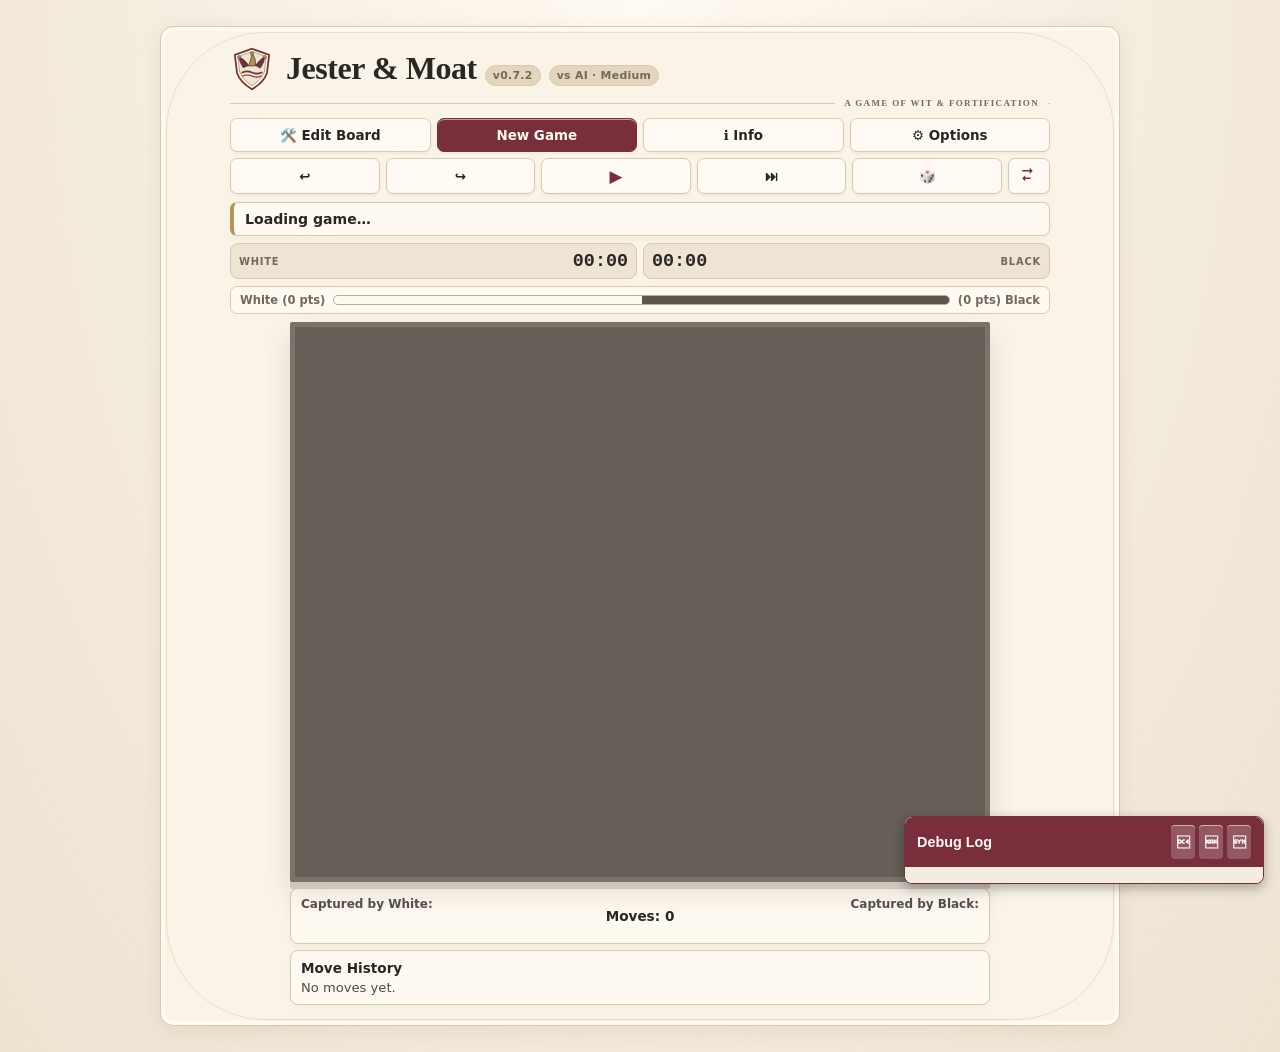
==== commit 680529bc: "build: regenerate single-file build with fixes Co-authored-by: futuredmd20-collab <futuredmd20-colla" ====
--- a/jester-and-moat.html
+++ b/jester-and-moat.html
@@ -786,6 +786,247 @@
   html.theme-dark #board {
     box-shadow: 0 7px 0 var(--board-edge), 0 12px 28px #00000059, 0 0 22px #97959026;
   }
+
+/* Debug Panel */
+.debug-panel {
+  position: fixed;
+  bottom: 16px;
+  right: 16px;
+  width: 360px;
+  max-width: 90vw;
+  max-height: 40vh;
+  background: var(--paper-panel);
+  border: 1px solid var(--burgundy);
+  border-radius: 8px;
+  box-shadow: 0 4px 12px rgba(0, 0, 0, 0.3);
+  display: flex;
+  flex-direction: column;
+  z-index: 10000;
+  font-family: 'Segoe UI', Tahoma, Geneva, Verdana, sans-serif;
+  font-size: 0.8rem;
+}
+
+.debug-header {
+  display: flex;
+  justify-content: space-between;
+  align-items: center;
+  padding: 8px 12px;
+  background: var(--burgundy);
+  color: var(--paper-panel);
+  border-top-left-radius: 8px;
+  border-top-right-radius: 8px;
+  font-weight: bold;
+}
+
+.debug-title {
+  font-size: 0.9rem;
+}
+
+.debug-controls {
+  display: flex;
+  gap: 4px;
+}
+
+.debug-btn {
+  background: rgba(255, 255, 255, 0.2);
+  border: none;
+  color: var(--paper-panel);
+  width: 24px;
+  height: 24px;
+  border-radius: 4px;
+  cursor: pointer;
+  font-size: 0.8rem;
+  display: flex;
+  align-items: center;
+  justify-content: center;
+}
+
+.debug-btn:hover {
+  background: rgba(255, 255, 255, 0.3);
+}
+
+.debug-log {
+  flex: 1;
+  overflow-y: auto;
+  padding: 8px 12px;
+  background: var(--paper);
+  border-bottom-left-radius: 8px;
+  border-bottom-right-radius: 8px;
+}
+
+.debug-entry {
+  padding: 2px 4px;
+  border-radius: 2px;
+  font-family: 'Courier New', monospace;
+  font-size: 0.75rem;
+  line-height: 1.3;
+  white-space: pre-wrap;
+  word-break: break-all;
+}
+
+.debug-entry.debug-info {
+  color: var(--ink);
+}
+
+.debug-entry.debug-warn {
+  color: #8b5a00;
+  background: #fff8e1;
+}
+
+.debug-entry.debug-error {
+  color: #d32f2f;
+  background: #ffebee;
+}
+
+.debug-time {
+  color: var(--muted-ink);
+  font-size: 0.7rem;
+  margin-right: 8px;
+}
+
+.debug-msg {
+  flex: 1;
+}
+
+html.theme-dark .debug-panel {
+  background: #2e271e;
+  border-color: var(--gold);
+}
+
+html.theme-dark .debug-header {
+  background: var(--burgundy-dark);
+  color: var(--paper-panel);
+}
+
+html.theme-dark .debug-btn {
+  color: var(--paper-panel);
+}
+
+html.theme-dark .debug-btn:hover {
+  background: rgba(255, 255, 255, 0.15);
+}
+
+html.theme-dark .debug-log {
+  background: #1e1a14;
+  color: #d8cbae;
+}
+
+html.theme-dark .debug-entry.debug-info {
+  color: #d8cbae;
+}
+
+html.theme-dark .debug-entry.debug-warn {
+  color: #ffb74d;
+  background: #2e271e;
+}
+
+html.theme-dark .debug-entry.debug-error {
+  color: #ff8a80;
+  background: #2e271e;
+}
+
+html.theme-dark .debug-time {
+  color: var(--muted-ink);
+}
+
+/* Collapsible Sections in Options Drawer */
+.drawer-section.collapsible-section {
+  margin-bottom: 4px;
+}
+
+.section-header {
+  display: flex;
+  justify-content: space-between;
+  align-items: center;
+  padding: 6px 8px;
+  background: var(--paper-deep);
+  border-radius: 4px;
+  cursor: pointer;
+  user-select: none;
+}
+
+.section-title {
+  font-weight: bold;
+  font-size: 0.9rem;
+  color: var(--burgundy);
+}
+
+.section-toggle {
+  background: transparent;
+  border: none;
+  color: var(--burgundy);
+  width: 24px;
+  height: 24px;
+  border-radius: 4px;
+  cursor: pointer;
+  font-size: 0.8rem;
+  display: flex;
+  align-items: center;
+  justify-content: center;
+  padding: 0;
+}
+
+.section-toggle:hover {
+  background: rgba(121, 47, 59, 0.1);
+}
+
+.section-content {
+  padding: 4px 0;
+  overflow: hidden;
+  transition: max-height 0.2s ease-out;
+}
+
+.collapsible-section.collapsed .section-content {
+  max-height: 0;
+  padding: 0;
+}
+
+.collapsible-section .section-toggle {
+  transform: rotate(0deg);
+  transition: transform 0.2s ease-out;
+}
+
+.collapsible-section.collapsed .section-toggle {
+  transform: rotate(-90deg);
+}
+
+/* Desktop: all sections expanded by default */
+@media (min-width: 769px) {
+  .collapsible-section .section-content {
+    max-height: none;
+  }
+  .collapsible-section.collapsed .section-content {
+    max-height: none;
+    padding: 4px 0;
+  }
+}
+
+/* Mobile: sections collapsed by default */
+@media (max-width: 768px) {
+  .collapsible-section:not(.expanded) .section-content {
+    max-height: 0;
+    padding: 0;
+  }
+  .collapsible-section:not(.expanded) .section-toggle {
+    transform: rotate(-90deg);
+  }
+}
+
+html.theme-dark .section-header {
+  background: #3a352f;
+}
+
+html.theme-dark .section-title {
+  color: var(--gold);
+}
+
+html.theme-dark .section-toggle {
+  color: var(--gold);
+}
+
+html.theme-dark .section-toggle:hover {
+  background: rgba(180, 147, 83, 0.1);
+}
 
 </style>
 <style>
@@ -1338,117 +1579,141 @@
 </div>
 
 <div class="options-drawer" id="optionsDrawer">
- <div class="drawer-row">
-  <label>Game Mode:</label>
-  <select id="modeSelect">
-   <option value="pvp">2 Players (Pass & Play)</option>
-   <option value="ai_easy">VS AI (Easy / Depth 1)</option>
-   <option value="ai_medium" selected>VS AI (Medium / Depth 2)</option>
-   <option value="ai_hard">VS AI (Hard / Minimax Depth 3)</option>
-   <option value="ai_vs_ai">AI vs AI (Simulation)</option>
-  </select>
+ <div class="drawer-section collapsible-section" data-section="game">
+  <div class="section-header">
+    <span class="section-title"> Game</span>
+    <button class="section-toggle" aria-label="Toggle Game section"></button>
+  </div>
+  <div class="section-content">
+   <div class="drawer-row">
+    <label>Game Mode:</label>
+    <select id="modeSelect">
+     <option value="pvp">2 Players (Pass & Play)</option>
+     <option value="ai_easy">VS AI (Easy / Depth 1)</option>
+     <option value="ai_medium" selected>VS AI (Medium / Depth 2)</option>
+     <option value="ai_hard">VS AI (Hard / Minimax Depth 3)</option>
+     <option value="ai_vs_ai">AI vs AI (Simulation)</option>
+    </select>
+   </div>
+   <div class="drawer-row">
+    <label>Player Side:</label>
+    <select id="playerSideSelect">
+     <option value="white" selected>White (Play as White)</option>
+     <option value="black">Black (Play as Black)</option>
+     <option value="random">Random Side</option>
+    </select>
+   </div>
+   <div class="drawer-row">
+    <label>Clock Setting:</label>
+    <select id="timeSelect">
+     <option value="0" selected>Clock: Untimed</option>
+     <option value="180">Clock: 3 min (Blitz)</option>
+     <option value="300">Clock: 5 min (Blitz)</option>
+     <option value="600">Clock: 10 min (Rapid)</option>
+    </select>
+   </div>
+   <div class="drawer-row">
+    <label>Jester Starting Position:</label>
+    <select id="jesterPosSelect">
+     <option value="edges">Jester on B/I (Flanks)</option>
+     <option value="center">Jester on D/G (Center)</option>
+    </select>
+   </div>
+   <div class="drawer-row">
+    <label>Auto-Play Speed:</label>
+    <select id="speedSelect">
+     <option value="3000">Speed: 3.0s (Very Slow)</option>
+     <option value="2000">Speed: 2.0s (Slow)</option>
+     <option value="1000">Speed: 1.0s (Normal)</option>
+     <option value="500" selected>Speed: 0.5s (Fast)</option>
+     <option value="250">Speed: 0.25s (Very Fast)</option>
+     <option value="100">Speed: 0.1s (Turbo)</option>
+    </select>
+   </div>
+  </div>
  </div>
- <div class="drawer-row">
-  <label>Player Side:</label>
-  <select id="playerSideSelect">
-   <option value="white" selected>White (Play as White)</option>
-   <option value="black">Black (Play as Black)</option>
-   <option value="random">Random Side</option>
-  </select>
+ <div class="drawer-section collapsible-section" data-section="ai">
+  <div class="section-header">
+    <span class="section-title"> AI Engines</span>
+    <button class="section-toggle" aria-label="Toggle AI Engines section"></button>
+  </div>
+  <div class="section-content">
+   <div class="drawer-row">
+    <label>White Engine:</label>
+    <select id="whiteEngineSelect">
+     <option value="minmax_legacy">MinMax Legacy</option>
+     <option value="mcts">MCTS (~1200 ELO)</option>
+    </select>
+   </div>
+   <div class="drawer-row">
+    <label>White Engine Phase:</label>
+    <select id="whiteEnginePhaseSelect">
+     <option value="opening">Opening</option>
+     <option value="midgame" selected>Midgame</option>
+     <option value="endgame">Endgame</option>
+    </select>
+   </div>
+   <div class="drawer-row">
+    <label>Black Engine:</label>
+    <select id="blackEngineSelect">
+     <option value="minmax_legacy">MinMax Legacy</option>
+     <option value="mcts">MCTS (~1200 ELO)</option>
+    </select>
+   </div>
+   <div class="drawer-row">
+    <label>Black Engine Phase:</label>
+    <select id="blackEnginePhaseSelect">
+     <option value="opening">Opening</option>
+     <option value="midgame" selected>Midgame</option>
+     <option value="endgame">Endgame</option>
+    </select>
+   </div>
+  </div>
  </div>
- <div class="drawer-row">
-  <label>White Engine:</label>
-  <select id="whiteEngineSelect">
-   <option value="minmax_legacy">MinMax Legacy</option>
-   <option value="mcts">MCTS (~1200 ELO)</option>
-  </select>
- </div>
- <div class="drawer-row">
-  <label>White Engine Phase:</label>
-  <select id="whiteEnginePhaseSelect">
-   <option value="opening">Opening</option>
-   <option value="midgame" selected>Midgame</option>
-   <option value="endgame">Endgame</option>
-  </select>
- </div>
- <div class="drawer-row">
-  <label>Black Engine:</label>
-  <select id="blackEngineSelect">
-   <option value="minmax_legacy">MinMax Legacy</option>
-   <option value="mcts">MCTS (~1200 ELO)</option>
-  </select>
- </div>
- <div class="drawer-row">
-  <label>Black Engine Phase:</label>
-  <select id="blackEnginePhaseSelect">
-   <option value="opening">Opening</option>
-   <option value="midgame" selected>Midgame</option>
-   <option value="endgame">Endgame</option>
-  </select>
- </div>
- <div class="drawer-row">
-  <label>Clock Setting:</label>
-  <select id="timeSelect">
-   <option value="0" selected>Clock: Untimed</option>
-   <option value="180">Clock: 3 min (Blitz)</option>
-   <option value="300">Clock: 5 min (Blitz)</option>
-   <option value="600">Clock: 10 min (Rapid)</option>
-  </select>
- </div>
- <div class="drawer-row">
-  <label>Jester Starting Position:</label>
-  <select id="jesterPosSelect">
-   <option value="edges">Jester on B/I (Flanks)</option>
-   <option value="center">Jester on D/G (Center)</option>
-  </select>
- </div>
- <div class="drawer-row">
-  <label>Auto-Play Speed:</label>
-  <select id="speedSelect">
-   <option value="3000">Speed: 3.0s (Very Slow)</option>
-   <option value="2000">Speed: 2.0s (Slow)</option>
-   <option value="1000">Speed: 1.0s (Normal)</option>
-   <option value="500" selected>Speed: 0.5s (Fast)</option>
-   <option value="250">Speed: 0.25s (Very Fast)</option>
-   <option value="100">Speed: 0.1s (Turbo)</option>
-  </select>
- </div>
- <div class="drawer-row">
-  <label>Eval & Score Display:</label>
-  <select id="uiDisplaySelect">
-   <option value="full" selected>Full (Clocks, Bar, Name & Pts)</option>
-   <option value="bar_pts">Compact (Bar, Name & Pts / No Clocks)</option>
-   <option value="bar_only">Minimal Bar Only (No Text)</option>
-   <option value="clocks_only">Clocks Only (No Eval Bar)</option>
-   <option value="hidden">Hidden All</option>
-  </select>
- </div>
- <div class="drawer-row">
-  <label for="coordsToggle">Board Coordinates:</label>
-  <input type="checkbox" id="coordsToggle" checked style="width:18px;height:18px;accent-color:var(--burgundy);">
- </div>
- <div class="drawer-row">
-  <label for="pieceSetSelect">Piece design:</label>
-  <select id="pieceSetSelect">
-   <option value="classic" selected>Classic</option>
-   <option value="flat">Flat</option>
-  </select>
- </div>
- <div class="drawer-row">
-  <label for="boardStyleSelect">Board style:</label>
-  <select id="boardStyleSelect">
-   <option value="soft-stone" selected>Soft Stone</option>
-   <option value="warm-wood">Warm Wood</option>
-   <option value="cool-slate">Cool Slate</option>
-  </select>
- </div>
- <div class="drawer-row">
-  <label for="themeSelect">Theme:</label>
-  <select id="themeSelect">
-   <option value="auto" selected>Auto (Follow System)</option>
-   <option value="light">Light</option>
-   <option value="dark">Dark</option>
-  </select>
+ <div class="drawer-section collapsible-section" data-section="display">
+  <div class="section-header">
+    <span class="section-title"> Display</span>
+    <button class="section-toggle" aria-label="Toggle Display section"></button>
+  </div>
+  <div class="section-content">
+   <div class="drawer-row">
+    <label>Eval & Score Display:</label>
+    <select id="uiDisplaySelect">
+     <option value="full" selected>Full (Clocks, Bar, Name & Pts)</option>
+     <option value="bar_pts">Compact (Bar, Name & Pts / No Clocks)</option>
+     <option value="bar_only">Minimal Bar Only (No Text)</option>
+     <option value="clocks_only">Clocks Only (No Eval Bar)</option>
+     <option value="hidden">Hidden All</option>
+    </select>
+   </div>
+   <div class="drawer-row">
+    <label for="coordsToggle">Board Coordinates:</label>
+    <input type="checkbox" id="coordsToggle" checked style="width:18px;height:18px;accent-color:var(--burgundy);">
+   </div>
+   <div class="drawer-row">
+    <label for="pieceSetSelect">Piece design:</label>
+    <select id="pieceSetSelect">
+     <option value="classic" selected>Classic</option>
+     <option value="flat">Flat</option>
+    </select>
+   </div>
+   <div class="drawer-row">
+    <label for="boardStyleSelect">Board style:</label>
+    <select id="boardStyleSelect">
+     <option value="soft-stone" selected>Soft Stone</option>
+     <option value="warm-wood">Warm Wood</option>
+     <option value="cool-slate">Cool Slate</option>
+    </select>
+   </div>
+   <div class="drawer-row">
+    <label for="themeSelect">Theme:</label>
+    <select id="themeSelect">
+     <option value="auto" selected>Auto (Follow System)</option>
+     <option value="light">Light</option>
+     <option value="dark">Dark</option>
+    </select>
+   </div>
+  </div>
  </div>
 </div>
 
@@ -1494,6 +1759,19 @@
 </div>
 
 </div><!-- /.app-shell -->
+
+<!-- Debug Panel -->
+<div class="debug-panel" id="debugPanel" hidden>
+  <div class="debug-header">
+    <span class="debug-title">Debug Log</span>
+    <div class="debug-controls">
+      <button class="debug-btn" id="debugClearBtn" title="Clear log"></button>
+      <button class="debug-btn" id="debugDownloadBtn" title="Download log"></button>
+      <button class="debug-btn" id="debugToggleBtn" title="Toggle auto-scroll"></button>
+    </div>
+  </div>
+  <div class="debug-log" id="debugLog"></div>
+</div>
 
 <script>
 "use strict";
@@ -1713,6 +1991,141 @@
 const PIECE_NAME = { k: 'king', q: 'queen', r: 'rook', b: 'bishop', n: 'knight', p: 'pawn', j: 'jester' };
 
 /* One markup function for board squares, captured boxes, the promotion modal and
+
+/* Debug Mode */
+const DEBUG_MODE_KEY = 'debugMode';
+const DEBUG_LOG_KEY = 'debugLog';
+const DEBUG_LOG_MAX = 1000;
+
+class DebugLogger {
+  constructor() {
+    this.enabled = false;
+    this.autoScroll = true;
+    this.logs = [];
+    this.loadState();
+    this.checkUrl();
+  }
+
+  checkUrl() {
+    const params = new URLSearchParams(window.location.search);
+    if (params.has('debug') && params.get('debug') === '1') {
+      this.enable();
+    }
+  }
+
+  loadState() {
+    try {
+      const saved = localStorage.getItem(DEBUG_MODE_KEY);
+      if (saved === 'true') this.enabled = true;
+      const logs = localStorage.getItem(DEBUG_LOG_KEY);
+      if (logs) this.logs = JSON.parse(logs);
+    } catch (e) {
+      // localStorage not available
+    }
+  }
+
+  saveState() {
+    try {
+      localStorage.setItem(DEBUG_MODE_KEY, String(this.enabled));
+      localStorage.setItem(DEBUG_LOG_KEY, JSON.stringify(this.logs));
+    } catch (e) {
+      // localStorage not available
+    }
+  }
+
+  enable() {
+    this.enabled = true;
+    this.add('Debug mode enabled', 'info');
+    this.showPanel();
+    this.saveState();
+  }
+
+  disable() {
+    this.enabled = false;
+    this.add('Debug mode disabled', 'info');
+    this.hidePanel();
+    this.saveState();
+  }
+
+  toggle() {
+    if (this.enabled) this.disable();
+    else this.enable();
+  }
+
+  showPanel() {
+    const panel = document.getElementById('debugPanel');
+    if (panel) panel.hidden = false;
+  }
+
+  hidePanel() {
+    const panel = document.getElementById('debugPanel');
+    if (panel) panel.hidden = true;
+  }
+
+  add(message, level = 'info') {
+    if (!this.enabled) return;
+
+    const timestamp = new Date().toISOString();
+    const entry = { timestamp, level, message };
+    this.logs.push(entry);
+    
+    if (this.logs.length > DEBUG_LOG_MAX) {
+      this.logs.shift();
+    }
+
+    this.saveState();
+    this.render();
+    console[level === 'error' ? 'error' : level === 'warn' ? 'warn' : 'log'](message);
+  }
+
+  render() {
+    const logEl = document.getElementById('debugLog');
+    if (!logEl) return;
+
+    const html = this.logs.map(entry => {
+      const levelClass = `debug-${entry.level}`;
+      return `<div class="debug-entry ${levelClass}"><span class="debug-time">[${entry.timestamp.slice(11, 23)}]</span> <span class="debug-msg">${this.escapeHtml(entry.message)}</span></div>`;
+    }).join('');
+
+    const wasScrolled = logEl.scrollHeight - logEl.clientHeight <= logEl.scrollTop + 1;
+    logEl.innerHTML = html;
+    if (this.autoScroll || wasScrolled) {
+      logEl.scrollTop = logEl.scrollHeight;
+    }
+  }
+
+  clear() {
+    this.logs = [];
+    this.saveState();
+    this.render();
+    this.add('Log cleared', 'info');
+  }
+
+  download() {
+    const blob = new Blob([this.logs.map(e => `[${e.timestamp}] [${e.level}] ${e.message}`).join('
+')], { type: 'text/plain' });
+    const url = URL.createObjectURL(blob);
+    const a = document.createElement('a');
+    a.href = url;
+    a.download = `jester-moat-debug-${new Date().toISOString().slice(0, 19)}.log`;
+    a.click();
+    URL.revokeObjectURL(url);
+  }
+
+  toggleAutoScroll() {
+    this.autoScroll = !this.autoScroll;
+    this.add(`Auto-scroll ${this.autoScroll ? 'enabled' : 'disabled'}`, 'info');
+  }
+
+  escapeHtml(text) {
+    const div = document.createElement('div');
+    div.textContent = text;
+    return div.innerHTML;
+  }
+}
+
+const debugLogger = new DebugLogger();
+
  * the editor palette, so every surface uses the currently selected art set. */
 let activePieceSet = 'classic';
 function pieceMarkup(type, color, extraClass = "") {
@@ -1751,9 +2164,11 @@
       if (st.board[r][c]) pieceCount++;
     }
   }
-  if (st.ply < 10 || pieceCount >= 34) return ENGINE_PHASES.OPENING;
-  if (pieceCount <= 16) return ENGINE_PHASES.ENDGAME;
-  return ENGINE_PHASES.MIDGAME;
+  const phase = st.ply < 10 || pieceCount >= 34 ? ENGINE_PHASES.OPENING :
+               pieceCount <= 16 ? ENGINE_PHASES.ENDGAME :
+               ENGINE_PHASES.MIDGAME;
+  debugLogger.add(`Phase: ${phase} (ply: ${st.ply}, pieces: ${pieceCount})`, 'info');
+  return phase;
 }
 
 let state;
@@ -2019,8 +2434,14 @@
 }
 
 function status(s) {
+  let fullMsg = s;
+  if (debugLogger.enabled && state) {
+    const phase = getGamePhase(state);
+    fullMsg = `[Phase: ${phase}] ${s}`;
+  }
   const statusEl = document.getElementById("status");
-  statusEl.textContent = s;
+  statusEl.textContent = fullMsg;
+  debugLogger.add(fullMsg, 'info');
 }
 
 function pieceAt(r, c, b = state.board) { return inside(r, c) ? b[r][c] : null; }
@@ -2500,6 +2921,7 @@
     return null;
   }
   aiWorker.onmessage = (event) => {
+    debugLogger.add('Worker message received', 'info');
     const data = event.data;
     if (data.id !== aiRequestId) return;
     isAIThinking = false;
@@ -2517,7 +2939,8 @@
       stopClock();
       status('No legal moves available.');
     }
-  };
+  }  // Remove the => { and keep the body
+};
   aiWorker.onerror = (event) => {
     isAIThinking = false;
     status('AI worker error. Please restart the game.');
@@ -3514,6 +3937,32 @@
 });
 
 loadOptions();
+
+/* Debug Panel Event Listeners */
+const debugClearBtn = document.getElementById('debugClearBtn');
+const debugDownloadBtn = document.getElementById('debugDownloadBtn');
+const debugToggleBtn = document.getElementById('debugToggleBtn');
+
+if (debugClearBtn) debugClearBtn.addEventListener('click', () => debugLogger.clear());
+if (debugDownloadBtn) debugDownloadBtn.addEventListener('click', () => debugLogger.download());
+if (debugToggleBtn) debugToggleBtn.addEventListener('click', () => debugLogger.toggleAutoScroll());
+
+// Add debug mode toggle to options drawer
+const optionsDrawer = document.getElementById('optionsDrawer');
+if (optionsDrawer) {
+  const debugRow = document.createElement('div');
+  debugRow.className = 'drawer-row';
+  debugRow.innerHTML = '<label for="debugModeToggle">Debug Mode:</label>' +
+    '<input type="checkbox" id="debugModeToggle" style="width:18px;height:18px;accent-color:var(--burgundy);">';
+  optionsDrawer.appendChild(debugRow);
+  document.getElementById('debugModeToggle').addEventListener('change', (e) => {
+    if (e.target.checked) debugLogger.enable();
+    else debugLogger.disable();
+  });
+  // Sync checkbox with debug mode state
+  document.getElementById('debugModeToggle').checked = debugLogger.enabled;
+}
+
 applyTheme();
 applyBoardStyle();
 renderPalettePieces();
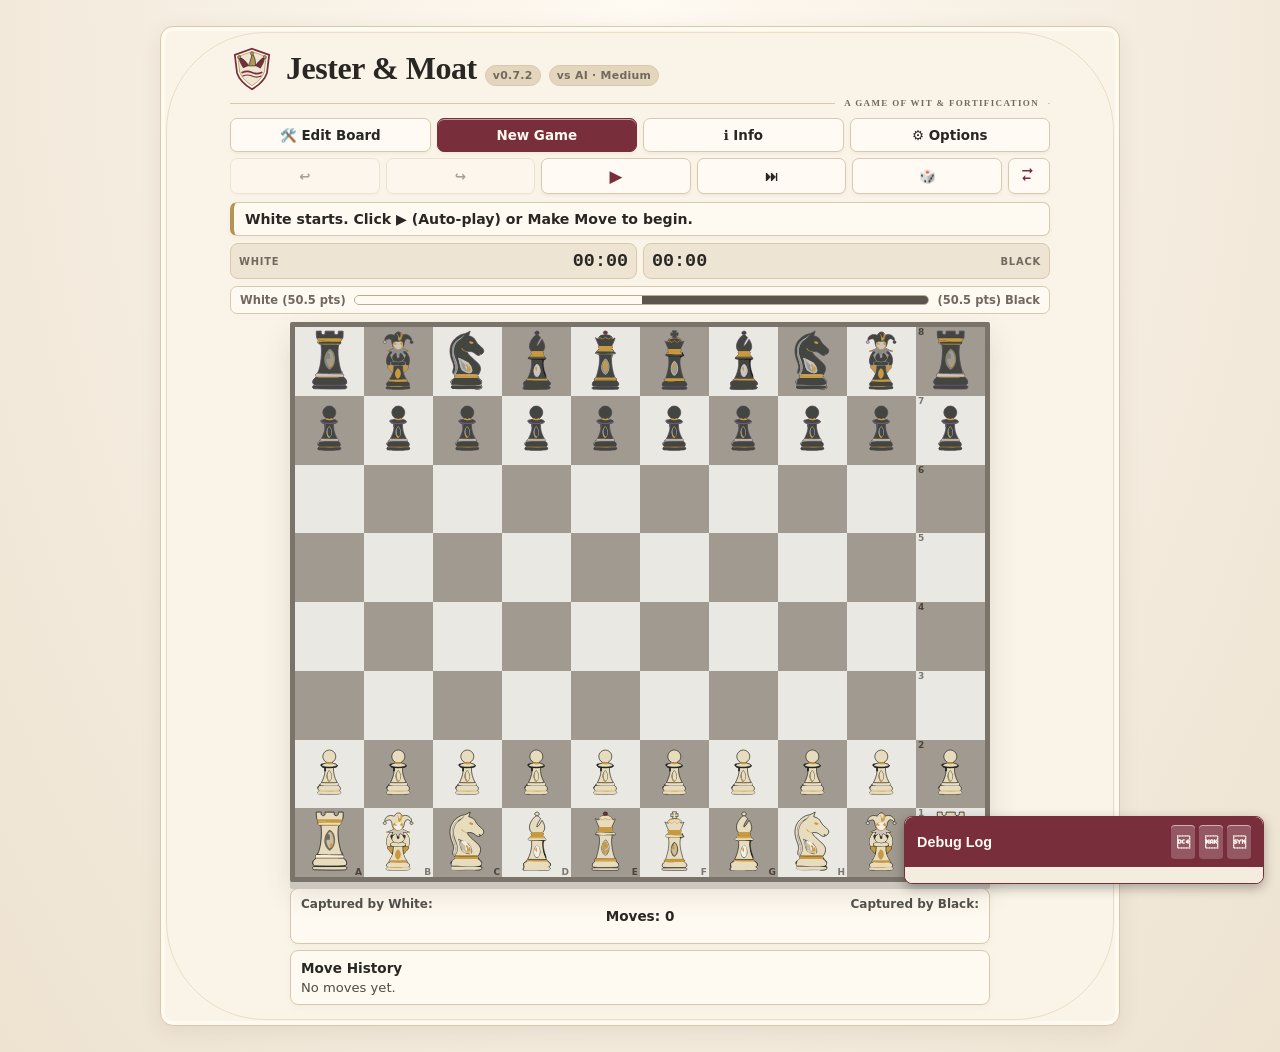
==== commit 70eb27d8: "fix: repair JavaScript syntax in standalone game" ====
--- a/jester-and-moat.html
+++ b/jester-and-moat.html
@@ -1991,6 +1991,7 @@
 const PIECE_NAME = { k: 'king', q: 'queen', r: 'rook', b: 'bishop', n: 'knight', p: 'pawn', j: 'jester' };
 
 /* One markup function for board squares, captured boxes, the promotion modal and
+ * the editor palette, so every surface uses the currently selected art set. */
 
 /* Debug Mode */
 const DEBUG_MODE_KEY = 'debugMode';
@@ -2102,8 +2103,7 @@
   }
 
   download() {
-    const blob = new Blob([this.logs.map(e => `[${e.timestamp}] [${e.level}] ${e.message}`).join('
-')], { type: 'text/plain' });
+    const blob = new Blob([this.logs.map(e => `[${e.timestamp}] [${e.level}] ${e.message}`).join('\n')], { type: 'text/plain' });
     const url = URL.createObjectURL(blob);
     const a = document.createElement('a');
     a.href = url;
@@ -2125,8 +2125,6 @@
 }
 
 const debugLogger = new DebugLogger();
-
- * the editor palette, so every surface uses the currently selected art set. */
 let activePieceSet = 'classic';
 function pieceMarkup(type, color, extraClass = "") {
   const name = PIECE_NAME[type] || 'pawn';
@@ -2939,7 +2937,6 @@
       stopClock();
       status('No legal moves available.');
     }
-  }  // Remove the => { and keep the body
 };
   aiWorker.onerror = (event) => {
     isAIThinking = false;
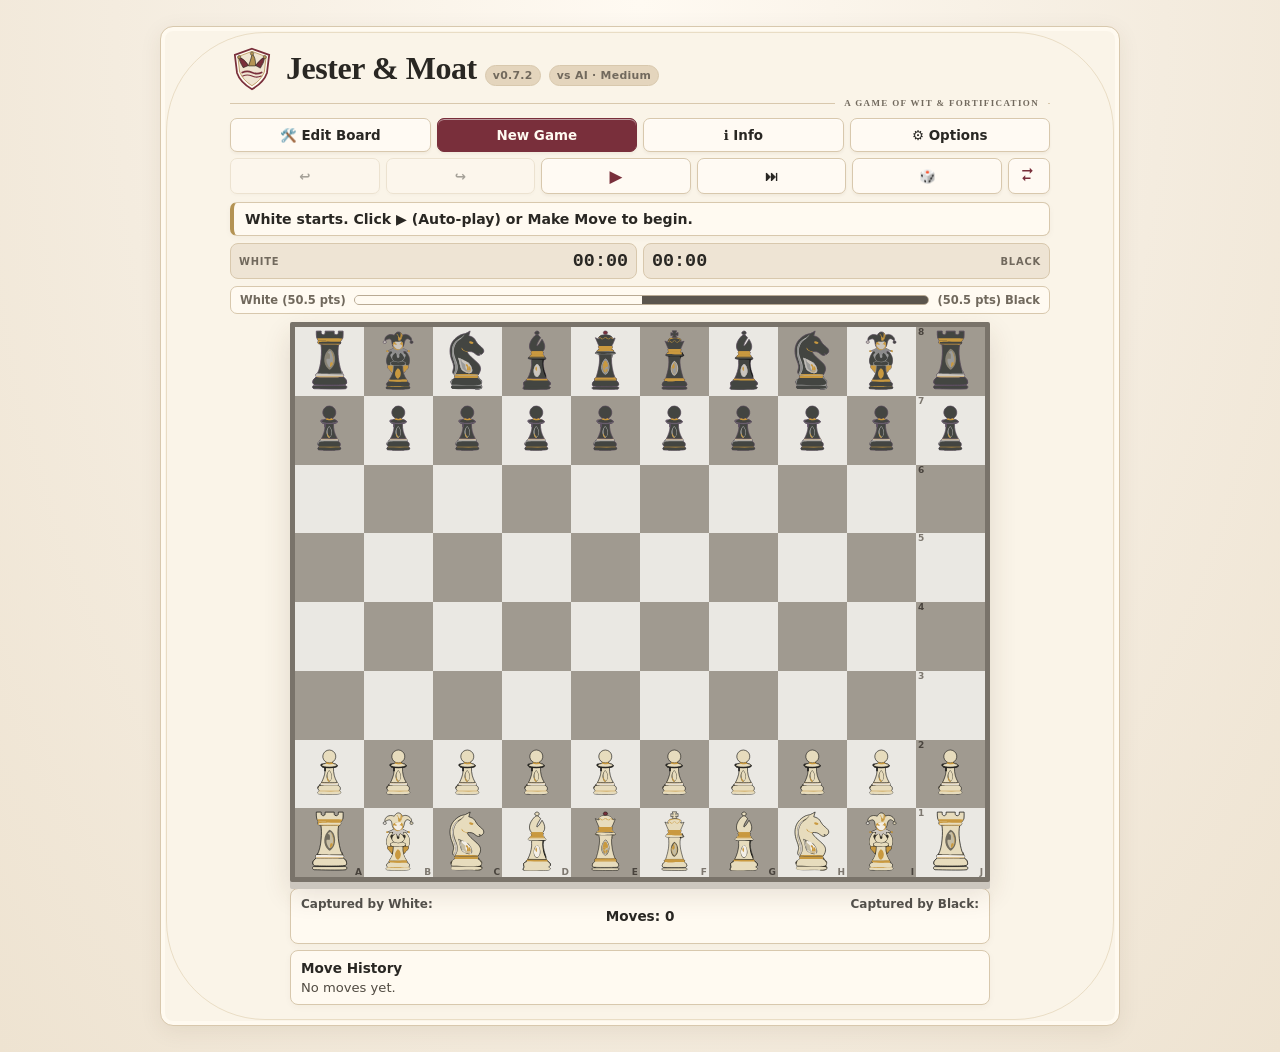
==== commit eca99a4d: "Fix mobile settings and embed debug log in drawer" ====
--- a/jester-and-moat.html
+++ b/jester-and-moat.html
@@ -340,7 +340,7 @@
   .options-drawer, .info-drawer, .editor-panel {
     display: none; width: min(100%, 820px); background: #fffaf1; border: 1px solid var(--line);
     border-radius: 9px; color: var(--ink); box-shadow: 0 3px 10px #4b34100a; padding: 12px; margin-bottom: 8px;
-    gap: 10px; flex-direction: column; font-size: 0.88rem;
+    gap: 10px; flex-direction: column; font-size: 0.88rem; max-height: min(72vh, 680px); overflow-y: auto; overscroll-behavior: contain;
   }
 
   .options-drawer.open, .info-drawer.open, .editor-panel.active { display: flex; }
@@ -789,19 +789,17 @@
 
 /* Debug Panel */
 .debug-panel {
-  position: fixed;
-  bottom: 16px;
-  right: 16px;
-  width: 360px;
-  max-width: 90vw;
-  max-height: 40vh;
+  position: static;
+  width: 100%;
+  max-width: 100%;
+  max-height: none;
   background: var(--paper-panel);
   border: 1px solid var(--burgundy);
   border-radius: 8px;
   box-shadow: 0 4px 12px rgba(0, 0, 0, 0.3);
   display: flex;
   flex-direction: column;
-  z-index: 10000;
+  z-index: auto;
   font-family: 'Segoe UI', Tahoma, Geneva, Verdana, sans-serif;
   font-size: 0.8rem;
 }
@@ -1003,11 +1001,11 @@
 
 /* Mobile: sections collapsed by default */
 @media (max-width: 768px) {
-  .collapsible-section:not(.expanded) .section-content {
+  .collapsible-section.collapsed .section-content {
     max-height: 0;
     padding: 0;
   }
-  .collapsible-section:not(.expanded) .section-toggle {
+  .collapsible-section.collapsed .section-toggle {
     transform: rotate(-90deg);
   }
 }
@@ -1028,6 +1026,13 @@
   background: rgba(180, 147, 83, 0.1);
 }
 
+[hidden] { display: none !important; }
+.debug-diagnostics-section .section-content { min-width: 0; }
+.debug-diagnostics-section .debug-log { max-height: 32vh; min-height: 110px; overflow: auto; }
+.debug-diagnostics-section .debug-controls { flex-wrap: wrap; }
+.debug-diagnostics-section .debug-btn { width: auto; min-height: 34px; padding: 6px 9px; white-space: nowrap; }
+.drawer-section .section-header { min-height: 44px; }
+.drawer-section .section-header .section-toggle { flex: 0 0 auto; min-width: 38px; }
 </style>
 <style>
 /* pieces.css — generated by generate-piece-sprite.js. Do not edit by hand.
@@ -1715,7 +1720,23 @@
    </div>
   </div>
  </div>
-</div>
+  <div class="drawer-section collapsible-section debug-diagnostics-section collapsed" data-section="debug">
+   <div class="section-header" role="button" tabindex="0" aria-expanded="false">
+    <span class="section-title">Debug &amp; Diagnostics</span>
+    <button class="section-toggle" type="button" aria-label="Toggle Debug & Diagnostics section">▸</button>
+   </div>
+   <div class="section-content">
+    <div class="drawer-row"><label for="debugModeToggle">Debug logging:</label><input type="checkbox" id="debugModeToggle" style="width:22px;height:22px;accent-color:var(--burgundy);"></div>
+    <div class="debug-panel" id="debugPanel" hidden>
+     <div class="debug-header"><span class="debug-title">Debug Log</span><div class="debug-controls">
+      <button class="debug-btn" id="debugClearBtn" type="button" title="Clear log">Clear</button>
+      <button class="debug-btn" id="debugDownloadBtn" type="button" title="Download log">Download</button>
+      <button class="debug-btn" id="debugToggleBtn" type="button" title="Toggle auto-scroll">Auto-scroll: On</button>
+     </div></div><div class="debug-log" id="debugLog"></div>
+    </div>
+   </div>
+  </div>
+ </div>
 
 <main>
 <div id="board" role="grid" aria-label="Chess board 10 by 8"></div>
@@ -1760,17 +1781,7 @@
 
 </div><!-- /.app-shell -->
 
-<!-- Debug Panel -->
-<div class="debug-panel" id="debugPanel" hidden>
-  <div class="debug-header">
-    <span class="debug-title">Debug Log</span>
-    <div class="debug-controls">
-      <button class="debug-btn" id="debugClearBtn" title="Clear log"></button>
-      <button class="debug-btn" id="debugDownloadBtn" title="Download log"></button>
-      <button class="debug-btn" id="debugToggleBtn" title="Toggle auto-scroll"></button>
-    </div>
-  </div>
-  <div class="debug-log" id="debugLog"></div>
+
 </div>
 
 <script>
@@ -3942,22 +3953,14 @@
 
 if (debugClearBtn) debugClearBtn.addEventListener('click', () => debugLogger.clear());
 if (debugDownloadBtn) debugDownloadBtn.addEventListener('click', () => debugLogger.download());
-if (debugToggleBtn) debugToggleBtn.addEventListener('click', () => debugLogger.toggleAutoScroll());
-
-// Add debug mode toggle to options drawer
-const optionsDrawer = document.getElementById('optionsDrawer');
-if (optionsDrawer) {
-  const debugRow = document.createElement('div');
-  debugRow.className = 'drawer-row';
-  debugRow.innerHTML = '<label for="debugModeToggle">Debug Mode:</label>' +
-    '<input type="checkbox" id="debugModeToggle" style="width:18px;height:18px;accent-color:var(--burgundy);">';
-  optionsDrawer.appendChild(debugRow);
-  document.getElementById('debugModeToggle').addEventListener('change', (e) => {
-    if (e.target.checked) debugLogger.enable();
-    else debugLogger.disable();
-  });
-  // Sync checkbox with debug mode state
-  document.getElementById('debugModeToggle').checked = debugLogger.enabled;
+if (debugToggleBtn) debugToggleBtn.addEventListener('click', () => { debugLogger.toggleAutoScroll(); debugToggleBtn.textContent = `Auto-scroll: ${debugLogger.autoScroll ? 'On' : 'Off'}`; });
+if (debugToggleBtn) debugToggleBtn.textContent = `Auto-scroll: ${debugLogger.autoScroll ? 'On' : 'Off'}`;
+
+// Debug mode toggle is part of the Debug & Diagnostics section in the markup.
+const debugModeToggle = document.getElementById('debugModeToggle');
+if (debugModeToggle) {
+  debugModeToggle.addEventListener('change', (e) => e.target.checked ? debugLogger.enable() : debugLogger.disable());
+  debugModeToggle.checked = debugLogger.enabled;
 }
 
 applyTheme();
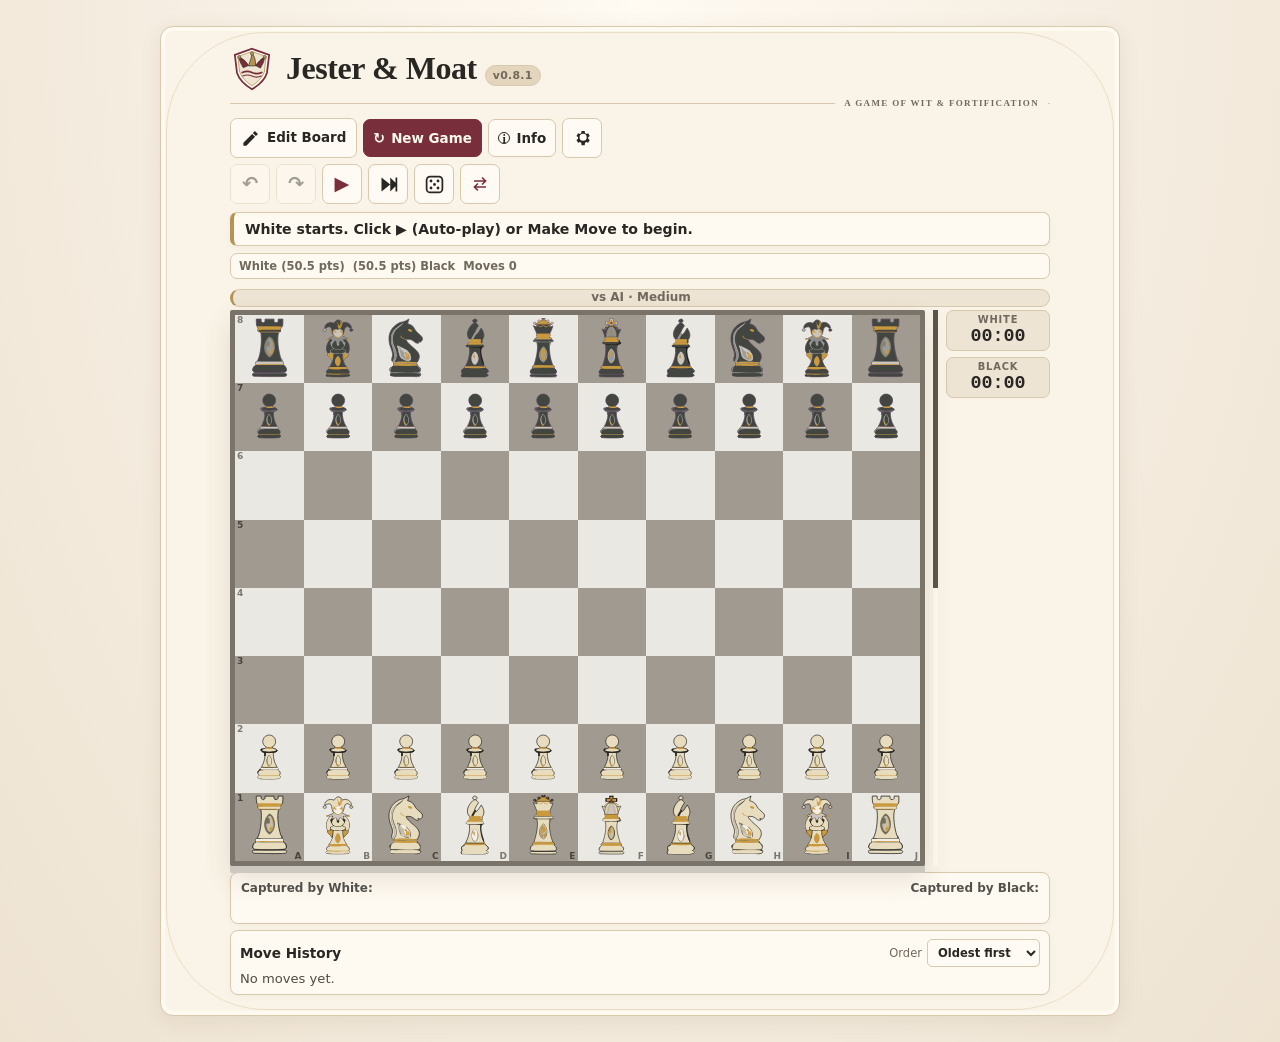
==== commit bc4d86c9: "Add responsive piece set defaults and Minimal newspaper diagram set - Add pieces-minimal.svg based o" ====
--- a/jester-and-moat.html
+++ b/jester-and-moat.html
@@ -3,7 +3,7 @@
 <head>
 <meta charset="UTF-8">
 <meta name="viewport" content="width=device-width, initial-scale=1">
-<title>Jester & Moat — 10x8 Alpha 0.7.2</title>
+<title>Jester & Moat — 10x8 Alpha 0.8.1</title>
 <style>
   * {
     box-sizing: border-box;
@@ -224,7 +224,41 @@
     border-radius: 99px; padding: 3px 7px;
   }
 
-  .mode-tag { white-space: nowrap; }
+  .game-mode-row {
+    width: min(100%, 820px);
+    display: flex;
+    justify-content: center;
+    align-items: center;
+    /* Compact strip between the points/evaluation row and the clocks. */
+    margin: 2px auto 3px;
+    padding: 0;
+  }
+
+  .game-mode-row[hidden] { display: none !important; }
+
+  .game-mode-pill {
+    display: block;
+    width: 100%;
+    box-sizing: border-box;
+    text-align: center;
+    /* Keep the full-width pill readable while adding virtually no height. */
+    padding: 1px 8px;
+    border: 1px solid var(--line);
+    border-left: 3px solid var(--gold);
+    border-radius: 999px;
+    background: #eee4d4;
+    color: var(--muted-ink);
+    font-size: .75rem;
+    line-height: 1.15;
+    font-weight: 700;
+  }
+
+  .theme-dark .game-mode-pill {
+    background: #2b2926;
+    border-color: var(--line);
+    border-left-color: var(--gold);
+    color: var(--muted-ink);
+  }
 
   /* --- Controls --- */
   .controls-section {
@@ -244,8 +278,8 @@
     color: #fffaf1;
     border: 1px solid transparent;
     border-radius: 7px;
-    padding: 7px 11px;
-    min-height: 34px;
+    padding: 6px 9px;
+    min-height: 32px;
     font-size: .84rem;
     font-weight: 700;
     cursor: pointer;
@@ -255,13 +289,19 @@
     gap: 4px;
     flex: 1;
     min-width: 0;
-    box-shadow: 0 1px 0 #fff8 inset, 0 2px 3px #3c27100c;
-    transition: background .15s ease, transform .15s ease;
-  }
-
-  button:hover, select:hover { background: var(--burgundy-dark); }
-  button:active { transform: translateY(1px); }
-  button:disabled { opacity: .4; cursor: not-allowed; transform: none; }
+    box-shadow: none;
+    transition: background-color .12s ease, border-color .12s ease, color .12s ease, filter .12s ease;
+  }
+
+  button { flex: 0 0 auto; }
+  button:hover:not(:disabled), select:hover { filter: brightness(.97); }
+  button:active:not(:disabled) { filter: brightness(.92); transform: none; }
+  button:disabled { opacity: .42; cursor: not-allowed; transform: none; box-shadow: none; }
+  button:disabled:hover { filter: none; }
+  button:focus-visible, select:focus-visible, input:focus-visible {
+    outline: 2px solid var(--gold);
+    outline-offset: 2px;
+  }
 
   button.undo, button.redo, button.auto-icon, button.step, button.random,
   button.options-btn, button.info-btn, button.reset-btn, button.editor-btn,
@@ -306,18 +346,53 @@
   }
 
   /* --- Clock UI --- */
+  .board-layout {
+    width: min(100%, 820px);
+    display: grid;
+    grid-template-columns: minmax(0, 1fr) 5px 104px;
+    align-items: stretch;
+    gap: 8px;
+  }
+  .board-layout #board { grid-column: 1; grid-row: 1; min-width: 0; }
+  .board-eval-track {
+    grid-column: 2;
+    grid-row: 1;
+    display: flex;
+    flex-direction: column;
+    width: 5px;
+    min-width: 5px;
+    height: 100%;
+    min-height: 0;
+    align-self: stretch;
+    border: 0;
+    border-radius: 0;
+    padding: 0;
+    margin: 0;
+    background: #5b554d;
+    overflow: hidden;
+  }
+  .board-eval-track .eval-fill-black,
+  .board-eval-track .eval-fill-white {
+    width: 100%;
+    flex: 0 0 auto;
+    transition: height 0.3s ease;
+  }
+
   .clock-container {
-    width: min(100%, 820px);
-    display: flex; justify-content: space-between; margin-bottom: 7px; gap: 6px;
+    width: 104px;
+    display: flex;
+    flex-direction: column;
+    gap: 6px;
+    margin: 0;
   }
 
   .clock-box {
-    flex: 1; background: #eee4d4; border: 1px solid var(--line); border-radius: 8px;
-    padding: 4px 8px; color: var(--ink); min-height: 36px; display: flex; align-items: center; justify-content: space-between;
+    flex: 0 0 auto; background: #eee4d4; border: 1px solid var(--line); border-radius: 7px;
+    padding: 3px 6px; color: var(--ink); min-height: 32px; display: flex; flex-direction: column; align-items: center; justify-content: center; gap: 1px;
   }
 
   .clock-box.active {
-    background: #fffaf1; border: 2px solid var(--burgundy); padding: 3px 7px; box-shadow: 0 0 0 2px #792f3b12;
+    background: #fffaf1; border: 2px solid var(--burgundy); padding: 2px 5px; box-shadow: none;
   }
 
   .clock-label { color: var(--muted-ink); font-size: .62rem; font-weight: 700; letter-spacing: .8px; text-transform: uppercase; }
@@ -328,19 +403,45 @@
   .eval-bar-container {
     width: min(100%, 820px);
     background: #fffaf1; border: 1px solid var(--line); border-radius: 7px;
-    margin-bottom: 8px; padding: 6px 9px; display: flex; align-items: center; gap: 8px;
-  }
-
-  .eval-side-info { font-size: 0.72rem; font-weight: 700; color: var(--muted-ink); display: flex; gap: 4px; align-items: center; }
-  .eval-bar-track { display: flex; flex: 1; height: 10px; background: #c9bdab; border: 1px solid #b9aa94; border-radius: 5px; overflow: hidden; }
+    margin-bottom: 8px; padding: 5px 8px; display: flex; align-items: center; gap: 8px;
+  }
+
+  .eval-side-info { font-size: 0.72rem; font-weight: 700; color: var(--muted-ink); display: flex; gap: 4px; align-items: center; white-space: nowrap; }
+  .eval-bar-track { display: flex; flex: 1; min-width: 24px; height: 10px; background: #c9bdab; border: 1px solid #b9aa94; border-radius: 5px; overflow: hidden; }
+  .move-count-summary { flex: 0 0 auto; white-space: nowrap; font-size: .72rem; font-weight: 700; color: var(--muted-ink); }
   .eval-fill-white { background: #fffaf1; height: 100%; transition: width 0.3s ease; }
   .eval-fill-black { background: #5b554d; height: 100%; transition: width 0.3s ease; }
+
+  /* Board-side evaluation strip overrides the legacy horizontal-bar dimensions. */
+  .board-layout .board-eval-track {
+    display: flex;
+    flex-direction: column;
+    align-self: stretch;
+    width: 5px;
+    min-width: 5px;
+    height: auto;
+    min-height: 100%;
+    padding: 0;
+    margin: 0;
+    border: 0;
+    border-radius: 0;
+    flex: none;
+    overflow: hidden;
+  }
+  .board-layout .board-eval-track .eval-fill-black,
+  .board-layout .board-eval-track .eval-fill-white {
+    display: block;
+    width: 100%;
+    min-height: 0;
+    flex: 0 0 auto;
+    transition: height 0.3s ease;
+  }
 
   /* --- Drawers & Board Editor --- */
   .options-drawer, .info-drawer, .editor-panel {
     display: none; width: min(100%, 820px); background: #fffaf1; border: 1px solid var(--line);
     border-radius: 9px; color: var(--ink); box-shadow: 0 3px 10px #4b34100a; padding: 12px; margin-bottom: 8px;
-    gap: 10px; flex-direction: column; font-size: 0.88rem; max-height: min(72vh, 680px); overflow-y: auto; overscroll-behavior: contain;
+    gap: 10px; flex-direction: column; font-size: 0.88rem;
   }
 
   .options-drawer.open, .info-drawer.open, .editor-panel.active { display: flex; }
@@ -366,17 +467,22 @@
   .palette-btn.selected { border-color: var(--burgundy); box-shadow: 0 0 0 2px #792f3b20; }
 
   .editor-controls-row { display: flex; gap: 8px; flex-wrap: wrap; justify-content: space-between; align-items: center; }
-  .editor-clocks-row { display: flex; gap: 12px; flex-wrap: wrap; align-items: center; background: #f0e5d2; padding: 8px 12px; border-radius: 6px; }
+  .editor-clocks-row { display: flex; flex-direction: column; gap: 8px; align-items: stretch; background: #f0e5d2; padding: 8px 12px; border-radius: 6px; }
+  .editor-clocks-heading { font-size: 0.8rem; font-weight: bold; color: var(--burgundy); }
+  .editor-clock-setting { display: flex; align-items: center; gap: 12px; }
+  .editor-clock-setting label { width: 54px; flex: 0 0 54px; font-size: 0.8rem; font-weight: bold; }
+
   .editor-clock-input { width: 70px; background: #fffaf1; color: var(--ink); border: 1px solid var(--line); padding: 4px 6px; border-radius: 4px; text-align: center; font-family: monospace; font-weight: bold; }
 
   /* --- Board --- */
-  main { width: min(100%, 700px); }
+  main { width: min(100%, 820px); }
 
   #board {
     display: grid;
     grid-template-columns: repeat(10, minmax(0, 1fr));
     grid-template-rows: repeat(8, minmax(0, 1fr));
     width: 100%;
+    max-width: 700px;
     aspect-ratio: 10/8;
     border: 5px solid var(--board-frame);
     background: var(--board-bg);
@@ -485,7 +591,8 @@
   #board.flipped .square .piece { top: var(--piece-lift); }
 
   /* Captured tray, promotion modal, editor palette: same fitted artwork. */
-  .captured-box .piece { --piece-w: 18px; --piece-h: 20px; }
+  .captured-box .piece { --piece-w: 14px; --piece-h: 16px; }
+  .captured-piece { display: inline-flex; align-items: center; justify-content: center; }
   .promotion-btn .piece { --piece-w: 32px; --piece-h: 38px; }
   .palette-btn .piece { --piece-w: 24px; --piece-h: 28px; }
   /* The flat crops keep their true aspect ratios (viewBox width/height), so
@@ -500,17 +607,20 @@
   .piece-set-flat.piece-king { --flat-aspect: 0.7084; }
   .piece-set-flat.piece-jester { --flat-aspect: 0.8975; }
   .piece-set-flat.piece-pawn { --flat-aspect: 0.6932; }
-  .captured-box .piece-set-flat { --piece-w: calc(20px * var(--flat-aspect)); --piece-h: 20px; }
+  .captured-box .piece-set-flat { --piece-w: calc(16px * var(--flat-aspect)); --piece-h: 16px; }
   .promotion-btn .piece-set-flat { --piece-w: calc(38px * var(--flat-aspect)); --piece-h: 38px; }
   .palette-btn .piece-set-flat { --piece-w: calc(28px * var(--flat-aspect)); --piece-h: 28px; }
 
   /* Dashboard */
   .dashboard, .history-box { background: #fffaf1; color: var(--ink); border: 1px solid var(--line); border-radius: 8px; box-shadow: 0 2px 7px #4b34100a; }
   .dashboard { display: flex; justify-content: space-between; align-items: center; margin-top: 6px; padding: 8px 10px; font-size: .85rem; gap: 10px; }
-  .captured-container { display: flex; flex-direction: column; gap: 2px; flex: 1; }
-  .captured-box { display: flex; align-items: center; gap: 3px; min-height: 22px; flex-wrap: wrap; }
-
-  .history-box { margin-top: 6px; padding: 9px 10px; font-size: .85rem; }
+  .captured-container { display: flex; flex-direction: column; gap: 2px; flex: 1; min-width: 0; }
+  .captured-box { display: flex; align-items: center; align-content: flex-start; gap: 1px 2px; min-height: 18px; flex-wrap: wrap; }
+
+  .history-box { margin-top: 6px; padding: 8px 9px; font-size: .85rem; }
+  .history-heading { display: flex; justify-content: space-between; align-items: center; gap: 8px; }
+  .history-order-control { display: inline-flex; align-items: center; gap: 5px; font-size: .72rem; color: var(--muted-ink); white-space: nowrap; }
+  .history-order-control select { flex: 0 0 auto; min-width: 0; min-height: 28px; padding: 3px 6px; font-size: .72rem; border-radius: 5px; background: var(--paper-panel); color: var(--ink); border-color: var(--line); }
   #history { max-height: 82px; overflow: auto; margin-top: 4px; white-space: pre-wrap; color: #514b42; font-family: monospace; font-size: .82rem; }
 
   /* Modal */
@@ -602,15 +712,47 @@
   .overlay-btns { display: flex; gap: 10px; justify-content: center; flex-wrap: wrap; }
 
   /* Mobile ergonomics: larger tap targets, roomier layout */
+  @media (max-width: 860px) {
+    main { width: min(100%, 700px); }
+    .board-layout { display: grid; grid-template-columns: minmax(0, 1fr) 5px; grid-template-rows: auto auto; gap: 6px; width: 100%; align-items: stretch; }
+    .board-layout #board { grid-column: 1; grid-row: 2; width: 100%; }
+    .board-layout .board-eval-track { grid-column: 2; grid-row: 2; }
+    .clock-container { grid-column: 1 / -1; grid-row: 1; width: 100%; flex-direction: row; order: 0; }
+    .clock-box { flex: 1; flex-direction: row; justify-content: space-between; padding: 3px 7px; min-height: 32px; }
+    .clock-box.active { padding: 2px 6px; }
+  }
+
   @media (max-width: 640px) {
     body { padding: 8px; }
     .app-shell { padding: 8px; }
     .controls-row { justify-content: center; }
-    .controls-row button { min-height: 44px; min-width: 44px; padding: 8px 14px; font-size: .9rem; }
+    .controls-row button { min-height: 44px; min-width: 44px; padding: 6px 10px; font-size: .86rem; }
+  .editor-controls-row button,
+  .editor-controls-row .palette-btn.tool-btn,
+  button.editor-btn,
+  button.options-btn,
+  button.file-btn {
+    min-height: 40px;
+    padding: 7px 9px;
+    font-size: .82rem;
+    gap: 6px;
+  }
+  .editor-controls-row button .control-svg,
+  .editor-controls-row .palette-btn.tool-btn .control-svg,
+  button.editor-btn .control-svg,
+  button.options-btn .control-svg,
+  button.file-btn .control-svg {
+    width: 18px;
+    height: 18px;
+    flex-basis: 18px;
+  }
     .controls-row button.undo, .controls-row button.redo, .controls-row button.auto-icon,
     .controls-row button.step, .controls-row button.random, .controls-row button.side-switch-btn {
-      min-width: 52px; min-height: 48px; font-size: 1.2rem;
-    }
+      min-width: 44px; min-height: 44px; font-size: 1.1rem;
+    }
+    .eval-bar-container { flex-wrap: wrap; gap: 5px 7px; }
+    .eval-bar-container .eval-bar-track { order: 3; flex: 1 1 100%; }
+    .move-count-summary { margin-left: auto; }
     .status { font-size: .95rem; }
     #history { max-height: 150px; }
     .drawer-row label { font-size: .85rem; }
@@ -772,6 +914,9 @@
   html.theme-dark .mv-w { color: #efe3c9; }
   html.theme-dark .mv-b { color: #e2ab97; }
   html.theme-dark .mv-row { border-bottom-color: #5c4c3866; }
+  html.theme-dark .history-order-control { color: #d8cbae; }
+  html.theme-dark .history-order-control select { background: #3a3125; color: var(--ink); border-color: #6b5a41; }
+  html.theme-dark .move-count-summary { color: #d8cbae; }
   /* Modals & overlay */
   html.theme-dark .modal-content, html.theme-dark .overlay-card { background: #2e271e; color: var(--ink); }
   html.theme-dark .overlay-card p { color: #cdc0a4; }
@@ -789,17 +934,19 @@
 
 /* Debug Panel */
 .debug-panel {
-  position: static;
-  width: 100%;
-  max-width: 100%;
-  max-height: none;
+  position: fixed;
+  bottom: 16px;
+  right: 16px;
+  width: 360px;
+  max-width: 90vw;
+  max-height: 40vh;
   background: var(--paper-panel);
   border: 1px solid var(--burgundy);
   border-radius: 8px;
   box-shadow: 0 4px 12px rgba(0, 0, 0, 0.3);
   display: flex;
   flex-direction: column;
-  z-index: auto;
+  z-index: 10000;
   font-family: 'Segoe UI', Tahoma, Geneva, Verdana, sans-serif;
   font-size: 0.8rem;
 }
@@ -1001,11 +1148,11 @@
 
 /* Mobile: sections collapsed by default */
 @media (max-width: 768px) {
-  .collapsible-section.collapsed .section-content {
+  .collapsible-section:not(.expanded) .section-content {
     max-height: 0;
     padding: 0;
   }
-  .collapsible-section.collapsed .section-toggle {
+  .collapsible-section:not(.expanded) .section-toggle {
     transform: rotate(-90deg);
   }
 }
@@ -1026,13 +1173,152 @@
   background: rgba(180, 147, 83, 0.1);
 }
 
-[hidden] { display: none !important; }
-.debug-diagnostics-section .section-content { min-width: 0; }
-.debug-diagnostics-section .debug-log { max-height: 32vh; min-height: 110px; overflow: auto; }
-.debug-diagnostics-section .debug-controls { flex-wrap: wrap; }
-.debug-diagnostics-section .debug-btn { width: auto; min-height: 34px; padding: 6px 9px; white-space: nowrap; }
-.drawer-section .section-header { min-height: 44px; }
-.drawer-section .section-header .section-toggle { flex: 0 0 auto; min-width: 38px; }
+
+/* Compact, monochrome primary controls — consistent across viewport sizes. */
+.controls-row { gap: 6px; align-items: center; }
+.controls-row button {
+  min-height: 38px;
+  padding: 6px 9px;
+  gap: 6px;
+}
+.controls-row button.undo,
+.controls-row button.redo,
+.controls-row button.auto-icon,
+.controls-row button.step,
+.controls-row button.random,
+.controls-row button.side-switch-btn,
+.controls-row button.icon-only-btn {
+  box-sizing: border-box;
+  width: 40px;
+  min-width: 40px;
+  height: 40px;
+  min-height: 40px;
+  padding: 7px;
+  font-size: 1.2rem;
+  line-height: 1;
+}
+.controls-row button.side-switch-btn { flex: 0 0 40px; }
+.control-glyph { display: inline-block; font-size: 1.05em; line-height: 1; }
+.info-glyph, .legend-glyph.info-glyph {
+  box-sizing: border-box;
+  width: 1.05em;
+  height: 1.05em;
+  border: 1.5px solid currentColor;
+  border-radius: 50%;
+  font-family: Georgia, serif;
+  font-size: .9em;
+  font-weight: 700;
+  line-height: 1;
+  text-align: center;
+}
+.control-svg { display: block; width: 21px; height: 21px; fill: currentColor; }
+
+/* Keep SVG action buttons compact outside the main controls row too. */
+button.editor-btn,
+button.options-btn,
+button.file-btn,
+.editor-controls-row button,
+.editor-controls-row .palette-btn.tool-btn {
+  display: inline-flex;
+  align-items: center;
+  justify-content: center;
+  gap: 7px;
+  font-size: .84rem;
+  line-height: 1.2;
+  padding: 8px 10px;
+  min-height: 40px;
+}
+button.editor-btn .control-svg,
+button.options-btn .control-svg,
+button.file-btn .control-svg,
+.editor-controls-row button .control-svg,
+.editor-controls-row .palette-btn.tool-btn .control-svg {
+  width: 19px;
+  height: 19px;
+  flex: 0 0 19px;
+}
+.editor-controls-row .palette-btn.tool-btn {
+  min-width: 0;
+  min-height: 40px;
+}
+.editor-controls-row > div:first-child {
+  display: flex;
+  flex-wrap: wrap;
+  gap: 6px;
+}
+.editor-controls-row > div:first-child button {
+  min-height: 36px;
+  padding: 6px 9px;
+  font-size: .78rem;
+  gap: 6px;
+}
+.editor-controls-row > div:first-child button .control-svg {
+  width: 18px;
+  height: 18px;
+  flex-basis: 18px;
+}
+.dice-icon rect { fill: none; }
+.dice-icon circle { fill: currentColor; }
+button.icon-only-btn { flex: 0 0 40px; }
+button.icon-only-btn .control-svg { width: 22px; height: 22px; }
+.control-legend {
+  display: grid;
+  grid-template-columns: minmax(0, 1fr);
+  gap: 7px;
+  margin: 10px 0 0;
+}
+.control-legend > div {
+  display: grid;
+  grid-template-columns: 34px minmax(0, 1fr);
+  align-items: center;
+  gap: 8px;
+}
+.control-legend dt {
+  display: flex;
+  align-items: center;
+  justify-content: center;
+  min-height: 28px;
+  color: var(--burgundy);
+  font-weight: 700;
+}
+.control-legend dd { margin: 0; }
+.legend-glyph { font-size: 1.35rem; line-height: 1; }
+.legend-svg { width: 22px; height: 22px; fill: currentColor; }
+.legend-svg rect { fill: none; }
+.legend-svg circle { fill: currentColor; }
+@media (max-width: 640px) {
+  .controls-row button {
+    min-height: 38px;
+    min-width: 0;
+    padding: 5px 8px;
+    font-size: .82rem;
+  }
+  .controls-row button.undo,
+  .controls-row button.redo,
+  .controls-row button.auto-icon,
+  .controls-row button.step,
+  .controls-row button.random,
+  .controls-row button.side-switch-btn,
+  .controls-row button.icon-only-btn {
+    width: 40px;
+    min-width: 40px;
+    height: 40px;
+    min-height: 40px;
+    padding: 7px;
+    font-size: 1.2rem;
+  }
+}
+
+/* Minimal Piece Set (Official Newspaper Diagram) Proportions */
+#board .piece-set-minimal { --piece-w: 78%; --piece-h: 78%; }
+#board .piece-set-minimal.piece-pawn { --piece-w: 62%; --piece-h: 62%; }
+#board .piece-set-minimal.piece-king { --piece-w: 78%; --piece-h: 78%; }
+#board .piece-set-minimal.piece-queen { --piece-w: 78%; --piece-h: 78%; }
+#board .piece-set-minimal.piece-jester { --piece-w: 80%; --piece-h: 78%; }
+.captured-box .piece-set-minimal { --piece-w: 16px; --piece-h: 16px; }
+.promotion-btn .piece-set-minimal { --piece-w: 36px; --piece-h: 36px; }
+.palette-btn .piece-set-minimal { --piece-w: 28px; --piece-h: 28px; }
+
 </style>
 <style>
 /* pieces.css — generated by generate-piece-sprite.js. Do not edit by hand.
@@ -1056,6 +1342,9 @@
   --p-gold: var(--piece-accent-gold);
   --p-ink: var(--piece-w-ink);
   --p-gem: var(--piece-queen-gem);
+  --p-cross-solid: #111111;
+  --p-cross-stroke: #111111;
+  --p-crown-soft: #383127;
 }
 .piece[data-color="b"] {
   --p-outline: var(--piece-b-outline);
@@ -1069,12 +1358,40 @@
   --p-gold: var(--piece-accent-gold);
   --p-ink: var(--piece-b-ink);
   --p-gem: var(--piece-queen-gem);
+  --p-cross-solid: #ffffff;
+  --p-cross-stroke: #5b4c60;
+  --p-crown-soft: #e8e1cf;
 }
 
 </style>
 <link rel="manifest" href="manifest.json">
 <link rel="apple-touch-icon" href="apple-touch-icon.png">
 <meta name="theme-color" content="#655749">
+<style>
+/* Mobile drawer/debug layout repair */
+.options-drawer { box-sizing: border-box; min-width: 0; }
+.options-drawer.open { display: flex; }
+.options-drawer .drawer-section { min-width: 0; }
+.options-drawer .section-header { min-height: 48px; gap: 8px; }
+.options-drawer .section-title { min-width: 0; overflow-wrap: anywhere; }
+.options-drawer .section-toggle { flex: 0 0 40px; width: 40px; height: 40px; font-size: 1.1rem; }
+.options-drawer .section-content { min-width: 0; overflow: visible; }
+.options-drawer .collapsible-section.collapsed .section-content { overflow: hidden; }
+.debug-diagnostics-section .section-content { min-width: 0; }
+.debug-panel { position: static !important; inset: auto !important; display: flex; flex-direction: column; width: 100%; max-width: 100%; max-height: none; box-sizing: border-box; margin-top: 8px; z-index: auto; }
+.debug-panel[hidden] { display: none !important; }
+.debug-header { display: flex; flex-wrap: wrap; align-items: center; gap: 8px; min-width: 0; }
+.debug-title { flex: 1 1 100%; }
+.debug-controls { display: grid; grid-template-columns: repeat(2, minmax(0, 1fr)); gap: 6px; width: 100%; }
+.debug-btn { width: 100% !important; min-width: 0; min-height: 40px; height: auto; padding: 8px 10px; white-space: normal; overflow-wrap: anywhere; line-height: 1.2; }
+.debug-log { box-sizing: border-box; width: 100%; max-height: 30vh; min-height: 100px; overflow: auto; }
+@media (max-width: 768px) {
+ .options-drawer { max-height: 72dvh; overflow-y: auto; overscroll-behavior: contain; }
+ .options-drawer .collapsible-section:not(.collapsed) .section-content { max-height: none; }
+ .debug-controls { grid-template-columns: 1fr; }
+ .debug-title { flex-basis: 100%; }
+}
+</style>
 </head>
 <body>
 <!-- PIECE-SPRITE:HOST — the seven <symbol>s are generated into pieces.svg by generate-piece-sprite.js and injected here before script.js runs. The single-file build inlines them into this div instead. -->
@@ -1123,7 +1440,7 @@
 <path d="m745.432 621.005c2.512 1.638 3.128 1.921 4.492 4.741c-2.642 7.039-16.463 6.325-23.242 6.364c-21.53 .124-43.365 .33-64.851-.795c-.917-4.827-1.596-4.472-.165-8.507c3.935-2.996 74.356-1.795 83.766-1.803z" fill="var(--p-body)" stroke="none"/>
 <path d="m670.977 590.008c1.543-.839 1.645-1.287 2.501-2.788c20.41 1.221 41.982-.395 62.444 .697l3.22 2.185c.624 1.951 1.202 3.535 1.512 5.574c-17.103 1.279-50.185 .041-68.619-.394c-1.643-.039-1.826-1.121-2.738-2.663l1.68-2.611z" fill="var(--p-gold)" stroke="none"/>
 <path d="m670.977 590.008c1.543-.839 1.645-1.287 2.501-2.788c20.41 1.221 41.982-.395 62.444 .697l3.22 2.185c-21.357-.717-46.678-.295-68.165-.094z" fill="var(--p-gold)" stroke="none"/>
-<path d="m686.618 477.527c-14.185-17.723-4.876-42.886 6.879-59.075c11.536-15.889 15.572-9.102 23.15 3.017c-4.104 8.132-13.331 24.353-12.716 32.693l1.215 .803c6.132-3.932 13.038-20.391 16.372-27.19c7.845 14.632 14.538 35.204 2.194 49.665l.723 1.714l1.43 1.85l-.907 2.715l-1.08 4.996l-.093 1.49c-2.94 1.154-31.378 .632-36.899 .666l-.056-4.963l-.632-2.001c-1.907-1.365-1.307-.624-2.118-2.859l1.602-1.786l.936-1.735z" fill="var(--p-body)"/>
+<path d="m686.618 477.527c-14.185-17.723-4.876-42.886 6.879-59.075c11.536-15.889 15.572-9.102 23.15 3.017c-4.104 8.132-13.331 24.353-12.716 32.693l5.8 3.8c6.132-3.932 13.038-20.391 16.372-27.19c7.845 14.632 14.538 35.204 2.194 49.665l.723 1.714l1.43 1.85l-.907 2.715l-1.08 4.996l-.093 1.49c-2.94 1.154-31.378 .632-36.899 .666l-.056-4.963l-.632-2.001c-1.907-1.365-1.307-.624-2.118-2.859l1.602-1.786l.936-1.735z" fill="var(--p-body)"/>
 <path d="m686.886 490.871c5.521-.034 33.959 .488 36.899-.666l3.902 3.219l1.104 5.439l2.568 2.11c3.149 2.678 3.065 2.984 2.853 7.455c-2.58 1.46-4.914 2.807-7.417 4.4c-3.974 15.114 .815 37.869 4.849 52.612c1.781 6.51 3.96 11.946 3.637 18.837l.641 3.64c-20.462-1.092-42.034 .524-62.444-.697c7.513-17.918 12.075-35.443 13.35-54.882c.426-6.504-1.052-13.885-.109-20.071l.458-2.36c-4.916-.553-8.638-.509-12.073-3.841c.112-3.324-.239-2.01 2.001-5.121c2.91-.904 2.023-.244 3.802-2.292c-.268-3.602 .438-3.909 3.003-5.615l2.976-2.167z" fill="var(--p-body)"/>
 <path d="m686.886 490.871c5.521-.034 33.959 .488 36.899-.666l3.902 3.219l1.104 5.439l2.568 2.11c3.149 2.678 3.065 2.984 2.853 7.455c-15.594 2.237-31.283 1.656-47.035 1.479c-4.916-.553-8.638-.509-12.073-3.841c.112-3.324-.239-2.01 2.001-5.121c2.91-.904 2.023-.244 3.802-2.292c-.268-3.602 .438-3.909 3.003-5.615l2.976-2.167z" fill="var(--p-body)" stroke="none"/>
 <path d="m728.791 498.863l2.568 2.11c-16.817-.628-37.164-.051-54.254-.028c2.91-.904 2.023-.244 3.802-2.292c12.195 .009 36.692-.743 47.884 .21z" fill="var(--p-gold)" stroke="none"/>
@@ -1138,6 +1455,7 @@
 <path d="m686.83 485.908c7.144 .024 30.083-.392 35.479 .673l1.569 2.134l-.093 1.49c-2.94 1.154-31.378 .632-36.899 .666l-.056-4.963z" fill="var(--p-gold)" stroke="none"/>
 <path d="m703.353 394.491c3.915-.71 7.677 1.846 8.459 5.747c.782 3.901-1.703 7.71-5.589 8.565c-2.579 .567-5.263-.303-7.019-2.274c-1.756-1.972-2.311-4.738-1.451-7.234c.861-2.496 3.002-4.334 5.6-4.804z" fill="var(--p-body)"/>
 <path d="m701.542 538.605l1.614 1.331c2.679 6.698 1.356 10.858 .132 17.887c-4.858-6.616-5.504-11.959-1.746-19.218z" fill="var(--p-gold)" stroke="none"/>
+<path d="m704.2 449.5 l-11.8 24.5 l6.2 3.8 l11.2 -23.2 z" fill="var(--p-deep)" stroke="none"/>
 </symbol>
 <symbol id="p-queen" viewBox="382.24 351.48 110.15 285.55" preserveAspectRatio="none">
 <path d="m388.998 620.206l60.017-.15c11.052-.04 25.134-.528 35.84 .396c3.187 2.044 2.335 .914 3.531 4.125c-.636 3.668-1.341 4.159-3.955 6.863c-23.174 1.59-69.345 .653-93.733-.533c-2.193-.106-3.51-2.514-4.453-4.181c.403-4.366-.006-2.854 2.753-6.52z" fill="var(--p-body)"/>
@@ -1164,9 +1482,36 @@
 <path d="m427.637 533.706c-.732-6.763-.835-9.789-.126-16.479c.993 4.667 .178 4.277 3.061 7.207c3.458 .861 4.931 .603 8.458 .328l-.11 .741c-.85 2.963-1.521 6.821-3.953 8.51c-3.006 .77-4.361 .295-7.33-.307z" fill="var(--p-gold)" stroke="none"/>
 <path d="m432.435 499.325l3.349-3.02c6.664 .819 9.331 14.905 10.241 20.602c-.434 4.16 .217 5.205-2.054 7.72c-1.688 .267-3.371 .559-5.051 .876l.11-.741c-3.527 .275-5 .533-8.458-.328c-2.883-2.93-2.068-2.54-3.061-7.207c.776-5.931 2.66-11.663 5.556-16.897l-.632-1.005z" fill="var(--p-gold)" stroke="none"/>
 <path d="m428.042 535.943c4.866 1.339 4.549 .464 7.466 3.683c1.859 4.94-.127 9.994 .377 15.54c-4.337-7.023-5.986-11.386-7.843-19.223z" fill="var(--p-gold)" stroke="none"/>
-<path d="m434.168 356.541c2.681-1.064 5.727-.599 7.968 1.217c2.241 1.816 3.327 4.7 2.842 7.543c-.486 2.844-2.468 5.204-5.184 6.173c-4.1 1.464-8.616-.628-10.151-4.702c-1.535-4.074 .478-8.626 4.525-10.231z" fill="var(--p-gem)"/>
+
 <path d="m432.435 499.325l3.349-3.02c6.664 .819 9.331 14.905 10.241 20.602c-.434 4.16 .217 5.205-2.054 7.72c-1.688 .267-3.371 .559-5.051 .876l.11-.741c.118-8.412-.896-17.375-5.963-24.432l-.632-1.005z" fill="var(--p-gold)" stroke="none"/>
 <path d="m439.601 552.508c-2.069-3.576-4.082-17.039 1.911-18.207l4.241 3.71c-1.989 6.341-2.628 8.786-6.152 14.497z" fill="var(--p-gold)" stroke="none"/>
+
+<!-- Elegantly Dialed-Back Queen Coronet (Softened harmonious contrast) -->
+<!-- Coronet Gold Arch Band -->
+<path d="M 405 382 C 412 376, 416 374, 421 370 C 427 364, 432 360, 437.3 358 C 442.6 360, 447.6 364, 453.6 370 C 458.6 374, 462.6 376, 469.6 382 Z" fill="var(--p-gold)" stroke="var(--p-outline)" stroke-width="2.0" stroke-linejoin="round"/>
+
+<!-- 5 Harmonious Regal Coronet Pearls / Jewels -->
+<!-- Far Left -->
+<circle cx="404" cy="376" r="4.6" fill="var(--p-crown-soft)" stroke="var(--p-outline)" stroke-width="1.8"/>
+<circle cx="404" cy="376" r="2.0" fill="var(--p-gold)" stroke="none"/>
+
+<!-- Mid Left -->
+<circle cx="420.5" cy="366" r="5.0" fill="var(--p-crown-soft)" stroke="var(--p-outline)" stroke-width="1.8"/>
+<circle cx="420.5" cy="366" r="2.2" fill="var(--p-gold)" stroke="none"/>
+
+<!-- Center Queen Imperial Jewel (High, Majestic, Ruby Gem) -->
+<circle cx="437.3" cy="354" r="6.8" fill="var(--p-crown-soft)" stroke="var(--p-outline)" stroke-width="2.0"/>
+<circle cx="437.3" cy="354" r="4.6" fill="var(--p-gem)" stroke="var(--p-outline)" stroke-width="1.2"/>
+<circle cx="435.8" cy="352.5" r="1.5" fill="var(--p-gloss)" stroke="none"/>
+
+<!-- Mid Right -->
+<circle cx="454.1" cy="366" r="5.0" fill="var(--p-crown-soft)" stroke="var(--p-outline)" stroke-width="1.8"/>
+<circle cx="454.1" cy="366" r="2.2" fill="var(--p-gold)" stroke="none"/>
+
+<!-- Far Right -->
+<circle cx="470.6" cy="376" r="4.6" fill="var(--p-crown-soft)" stroke="var(--p-outline)" stroke-width="1.8"/>
+<circle cx="470.6" cy="376" r="2.0" fill="var(--p-gold)" stroke="none"/>
+
 </symbol>
 <symbol id="p-king" viewBox="514.02 330.79 118.61 306.81" preserveAspectRatio="none">
 <path d="m596.497 441.817l.092 1.905l7.638 1.25l1.543 1.025c1.366 9.73 7.149 8.31 6.035 15.805c-3.165 2.073-5.999 2.15-9.301 3.443c-3.366 1.318-2.641 6.311-5.587 9.981c-4.686 29.949 5.337 72.364 12.9 101.474l2.387 2.158c2.721 2.768 2.259 1.544 2.803 5.099l-1.418 3.628l.388 1.977c7.407 7.523 14.649 17.876 5.066 26.766c-6.056 2.247-81.297 1.703-90.653 .318c-10.372-5.296-3.092-22.224 5.344-27.558l-.813-2.042l-1.423-3.45c.835-3.36 .345-2.257 3.637-4.642l2.015-2.34c10.014-38.631 16.189-70.053 11.712-110.644l-.627-2.239c-4.443-.535-11.287-1.087-11.144-6.814c2.171-2.598 3.501-2.778 6.709-3.854l-1.351-2.299c-.242-1.215 .216-2.533 .507-3.783c1.8-2.258 4.59-2.567 7.424-3.254l.109-1.545c4.1-.971 41.803-1.176 46.008-.365z" fill="var(--p-body)"/>
@@ -1192,9 +1537,31 @@
 <path d="m572.706 486.599c11.32 7.578 16.091 26.28 15.905 39.229c-.219 15.215-3.575 25.722-14.438 36.693c-11.086-.604-16.465-25.251-16.3-34.573c.281-15.907 3.671-29.641 14.833-41.349z" fill="var(--p-mid)" stroke="none"/>
 <path d="m571.047 495.041l1.305-1.629c11.731 2.476 16.728 45.016 6.11 55.556c-.712 1.315-.78 .866-.721 2.043c-1.303 3.104-1.657 4.263-4.771 5.055c-10.395-4.391-14.955-37.783-8.781-43.58c2.101-4.832 4.25-9.642 6.449-14.43l.409-3.015z" fill="var(--p-light)" stroke="none"/>
 <path d="m577.741 551.011c-1.303 3.104-1.657 4.263-4.771 5.055c-10.395-4.391-14.955-37.783-8.781-43.58l-.308 4.458c-1.782 9.228 .089 32.412 9.246 37.208c2.759-.652 2.303-.883 4.614-3.141z" fill="var(--p-gold)" stroke="none"/>
-<path d="m564.063 335.077c5.773-.064 12.425-.283 18.102 .01l-4.334 12.418l10.264-3.681l-.261 16.486l-9.824-3.933l4.822 13.074c-5.639-1.177-9.756-.797-15.281 .004l-1.988-1.166c-.723-3.453 1.619-8.292 2.732-11.926l-9.694 4.034l-.103-16.242l9.849 3.256l-4.284-12.334z" fill="var(--p-body)"/>
+
 <path d="m570.638 498.056c3.277 7.076 7.294 25.221-1.874 29.436c-4.805-2.511-4.459-5.55-4.883-10.548l.308-4.458c2.101-4.832 4.25-9.642 6.449-14.43z" fill="var(--p-gold)" stroke="none"/>
 <path d="m571.047 495.041l1.305-1.629c11.731 2.476 16.728 45.016 6.11 55.556c.87-2.729 1.828-5.702 2.645-8.435c3.158-10.565 2.495-42.301-10.06-45.492z" fill="var(--p-gold)" stroke="none"/>
+
+<!-- Fully Integrated King Crown & Cross Architecture -->
+<!-- Crown dome cap supporting the cross -->
+<path d="M 546 428 C 544 396, 555 376, 566.3 370 H 580.3 C 591.6 376, 602 396, 600.6 428 Z" fill="var(--p-body)" stroke="var(--p-outline)" stroke-width="2.2" stroke-linejoin="round"/>
+<path d="M 552 426 C 551 402, 558 384, 568 376 H 578.6 C 588.6 384, 595.6 402, 594.6 426 Z" fill="var(--p-tone)" stroke="none"/>
+
+<!-- Royal crown ribs radiating to the cross base -->
+<path d="M 556 427 Q 564 400 568.5 371" stroke="var(--p-gold)" stroke-width="2.2" fill="none"/>
+<path d="M 590.6 427 Q 582.6 400 578.1 371" stroke="var(--p-gold)" stroke-width="2.2" fill="none"/>
+
+<!-- Crown mounting collar ring connecting dome seamlessly to the cross -->
+<path d="M 563.3 372 H 583.3 L 581.3 366 H 565.3 Z" fill="var(--p-gold)" stroke="var(--p-outline)" stroke-width="2.0" stroke-linejoin="round"/>
+
+<!-- Stately Upright Cross - Firmly Rooted in the Crown Apex -->
+<path d="M 566.3 366 V 363 H 553.3 L 550.3 365 V 347 L 553.3 349 H 566.3 V 339 L 564.3 336 H 582.3 L 580.3 339 V 349 H 593.3 L 596.3 347 V 365 L 593.3 363 H 580.3 V 366 Z" fill="var(--p-cross-solid)" stroke="var(--p-cross-stroke)" stroke-width="2.4" stroke-linejoin="round"/>
+
+<!-- Cross Gold Core & Relief -->
+<path d="M 568.5 364 V 361 H 554 V 351 H 568.5 V 340 H 578.1 V 351 H 592.6 V 361 H 578.1 V 364 Z" fill="var(--p-gold)" stroke="none"/>
+
+<!-- Central Cross Gem -->
+<circle cx="573.3" cy="356" r="4.6" fill="var(--p-gem)" stroke="var(--p-cross-stroke)" stroke-width="1.4"/>
+<circle cx="572.0" cy="354.5" r="1.4" fill="var(--p-gloss)" stroke="none"/>
 </symbol>
 <symbol id="p-jester" viewBox="774.49 371.23 116.30 266.69" preserveAspectRatio="none">
 <path d="m781.887 419.375c2.79-1.311 6.116-.167 7.509 2.582c1.392 2.75 .347 6.108-2.36 7.582c-1.824 .992-4.043 .914-5.792-.204c-1.75-1.118-2.753-3.098-2.619-5.17c.134-2.072 1.384-3.907 3.262-4.79z" fill="var(--p-gloss)"/>
@@ -1460,56 +1827,46 @@
       <circle cx="50" cy="15" r="3.8" fill="#b49353" stroke="#292723" stroke-width="1"/>
       <circle cx="79" cy="23" r="3.8" fill="#b49353" stroke="#292723" stroke-width="1"/>
     </svg>
-    <h1>Jester & Moat <span class="version-tag">v0.7.2</span> <span class="version-tag mode-tag" id="modeTag">vs AI · Medium</span></h1>
+    <h1>Jester & Moat <span class="version-tag">v0.8.1</span></h1>
   </div>
 </header>
 
 <div class="controls-section">
  <div class="controls-row">
-  <button class="editor-btn" id="editorToggleBtn">🛠️ Edit Board</button>
-  <button class="reset-btn" id="resetBtn">New Game</button>
-  <button class="info-btn" id="infoToggleBtn">ℹ️ Info</button>
-  <button class="options-btn" id="optionsToggleBtn">⚙️ Options</button>
+  <button class="editor-btn" id="editorToggleBtn"><svg class="control-svg" viewBox="0 0 24 24" aria-hidden="true"><path d="M3 17.25V21h3.75L17.81 9.94l-3.75-3.75L3 17.25Zm17.71-10.04a1 1 0 0 0 0-1.41l-2.51-2.51a1 1 0 0 0-1.41 0l-1.83 1.83 3.75 3.75 2-1.66Z"/></svg> Edit Board</button>
+  <button class="reset-btn" id="resetBtn"><span class="control-glyph" aria-hidden="true">↻</span> New Game</button>
+  <button class="info-btn" id="infoToggleBtn"><span class="control-glyph info-glyph" aria-hidden="true">i</span> Info</button>
+  <button class="options-btn icon-only-btn" id="optionsToggleBtn" title="Options" aria-label="Open options"><svg class="control-svg gear-icon" viewBox="0 0 24 24" aria-hidden="true"><path d="M19.14 12.94a7.5 7.5 0 0 0 0-1.88l2.03-1.58-2-3.46-2.39.96a7.35 7.35 0 0 0-1.63-.94L14.79 3h-4l-.36 3.04a7.35 7.35 0 0 0-1.63.94l-2.39-.96-2 3.46 2.03 1.58a7.5 7.5 0 0 0 0 1.88l-2.03 1.58 2 3.46 2.39-.96c.5.4 1.04.71 1.63.94L10.79 21h4l.36-3.04c.59-.23 1.13-.54 1.63-.94l2.39.96 2-3.46-2.03-1.58ZM12.79 15.5a4.5 4.5 0 1 1 0-9 4.5 4.5 0 0 1 0 9Z"/></svg></button>
  </div>
  <div class="controls-row">
-  <button class="undo" id="undoBtn" title="Undo" aria-label="Undo move">↩</button>
-  <button class="redo" id="redoBtn" title="Redo" aria-label="Redo move">↪</button>
-  <button class="confirm-moat-btn" id="confirmMoatBtn" style="display:none;">✅ Confirm Moat</button>
-  <button class="auto-icon" id="autoBtn" title="Toggle Auto-Play" aria-label="Toggle auto-play">▶</button>
-  <button class="step" id="stepBtn" title="Step" aria-label="Make one AI move">⏭</button>
-  <button class="random" id="randomBtn" title="Random Midgame" aria-label="Generate random midgame">🎲</button>
+  <button class="undo" id="undoBtn" title="Undo" aria-label="Undo move">↶</button>
+  <button class="redo" id="redoBtn" title="Redo" aria-label="Redo move">↷</button>
+  <button class="confirm-moat-btn" id="confirmMoatBtn" style="display:none;"><span class="control-glyph" aria-hidden="true">✓</span> Confirm Moat</button>
+  <button class="auto-icon" id="autoBtn" title="Toggle Auto-Play" aria-label="Start auto-play">▶</button>
+  <button class="step" id="stepBtn" title="Step" aria-label="Make one AI move"><svg class="control-svg" viewBox="0 0 24 24" aria-hidden="true"><path d="M4 4v16l10-8L4 4Zm10 0v16l8-8-8-8Zm8 0h-2v16h2V4Z"/></svg></button>
+  <button class="random" id="randomBtn" title="Random Midgame" aria-label="Generate random midgame"><svg class="control-svg dice-icon" viewBox="0 0 24 24" aria-hidden="true"><rect x="3" y="3" width="18" height="18" rx="4" fill="none" stroke="currentColor" stroke-width="2"/><circle cx="8" cy="8" r="1.6"/><circle cx="16" cy="8" r="1.6"/><circle cx="12" cy="12" r="1.6"/><circle cx="8" cy="16" r="1.6"/><circle cx="16" cy="16" r="1.6"/></svg></button>
   <button class="side-switch-btn" id="sideSwitchBtn" title="Switch player side and board view" aria-label="Switch player side and board view">
-    <svg viewBox="0 0 24 24"><path d="M6.99 11L3 15l3.99 4v-3H14v-2H6.99v-3zM17 5l-3.99-4v3H3v2h10.01v3L17 5z"/></svg>
+    <svg viewBox="0 0 24 24" aria-hidden="true"><path d="M4 7h13l-3-3 1.4-1.4L21 8l-5.6 5.4L14 12l3-3H4V7Zm16 10H7l3 3-1.4 1.4L3 16l5.6-5.4L10 12l-3 3h13v2Z"/></svg>
   </button>
  </div>
 </div>
 
 <div class="status" id="status" aria-live="polite">Loading game…</div>
-
-<!-- Clock Bar -->
-<div class="clock-container" id="clockContainerEl">
- <div class="clock-box" id="clockBoxW">
-  <span class="clock-label">White</span>
-  <span class="clock-time" id="clockW">00:00</span>
- </div>
- <div class="clock-box" id="clockBoxB">
-  <span class="clock-time" id="clockB">00:00</span>
-  <span class="clock-label">Black</span>
- </div>
-</div>
 
 <!-- Evaluation Bar -->
 <div class="eval-bar-container" id="evalBarContainer">
  <div class="eval-side-info" id="evalWhiteInfo">
    <span>White</span> <span id="whitePtsWrapper">(<span id="whiteBoardPoints">0 pts</span>)</span>
  </div>
- <div class="eval-bar-track">
-  <div class="eval-fill-white" id="evalFillWhite" style="width: 50%;"></div>
-  <div class="eval-fill-black" id="evalFillBlack" style="width: 50%;"></div>
- </div>
+
  <div class="eval-side-info" id="evalBlackInfo" style="justify-content: flex-end;">
    <span id="blackPtsWrapper">(<span id="blackBoardPoints">0 pts</span>)</span> <span>Black</span>
  </div>
+ <div class="move-count-summary" aria-live="polite">Moves <strong id="moveCounter">0</strong></div>
+</div>
+
+<div class="game-mode-row" id="gameModeRow">
+ <span class="game-mode-pill" id="gameModePill" aria-label="Current game mode">vs AI · Medium</span>
 </div>
 
 <!-- Board Editor Toolbar -->
@@ -1538,18 +1895,22 @@
  </div>
  
  <div class="editor-clocks-row">
-  <span style="font-size:0.8rem;font-weight:bold;color:var(--burgundy);">Clocks (MM:SS):</span>
-  <label style="font-size:0.8rem;font-weight:bold;">White:</label>
-  <input type="text" id="editorClockW" class="editor-clock-input" placeholder="10:00">
-  <label style="font-size:0.8rem;font-weight:bold;">Black:</label>
-  <input type="text" id="editorClockB" class="editor-clock-input" placeholder="10:00">
+  <span class="editor-clocks-heading">Clocks (MM:SS):</span>
+  <div class="editor-clock-setting">
+   <label for="editorClockW">White:</label>
+   <input type="text" id="editorClockW" class="editor-clock-input" placeholder="10:00">
+  </div>
+  <div class="editor-clock-setting">
+   <label for="editorClockB">Black:</label>
+   <input type="text" id="editorClockB" class="editor-clock-input" placeholder="10:00">
+  </div>
  </div>
 
  <div class="editor-controls-row">
   <div>
-   <button class="palette-btn tool-btn selected" id="eraserToolBtn" data-tool="eraser">❌ Eraser</button>
-   <button class="options-btn" id="clearBoardBtn">🧹 Clear Board</button>
-   <button class="options-btn" id="resetDefaultBoardBtn">🔄 Reset Default</button>
+   <button class="palette-btn tool-btn selected" id="eraserToolBtn" data-tool="eraser"><svg class="control-svg" viewBox="0 0 24 24" aria-hidden="true"><path d="m16.24 3.56 4.2 4.2a2 2 0 0 1 0 2.83l-8.49 8.48a2 2 0 0 1-2.82 0l-5.3-5.3a2 2 0 0 1 0-2.83l8.48-8.48a2 2 0 0 1 2.83 0ZM5.24 12.36l5.3 5.3 3.54-3.54-5.3-5.3-3.54 3.54ZM15.2 6.64l-4.99 4.99 5.3 5.3 4.99-4.99-5.3-5.3Z"/></svg> Eraser</button>
+   <button class="options-btn" id="clearBoardBtn"><svg class="control-svg" viewBox="0 0 24 24" aria-hidden="true"><path d="m3 17.25 1.41-1.41 3.75 3.75L6.75 21H3v-3.75ZM20.71 5.04 18.96 3.3a1 1 0 0 0-1.41 0L8.4 12.45l5.3 5.3 7.01-7.01a4.03 4.03 0 0 0 0-5.7ZM6.99 13.86l-2.12 2.12 3.18 3.18h12.49v-2H9.29l-2.3-3.3Z"/></svg> Clear</button>
+   <button class="options-btn" id="resetDefaultBoardBtn"><svg class="control-svg" viewBox="0 0 24 24" aria-hidden="true"><path d="M12 5V2L7.5 6.5 12 11V8a6 6 0 1 1-5.65 8H3.18A9 9 0 1 0 12 5Z"/></svg> Reset</button>
   </div>
   <div>
    <label style="font-size:0.8rem;font-weight:bold;">Side to move: </label>
@@ -1567,18 +1928,34 @@
   <h3>📖 Rules & Moat</h3>
   <p>After 4 moves each, White and Black place their 1x3 moats in sequence. Sliding pieces stop at the moat, knights jump over. 2 opponent pieces destroy the moat. Re-deploying a moat is available on promotion if destroyed!</p>
  </div>
+ <div class="drawer-section controls-guide">
+  <h3>Controls Guide</h3>
+  <dl class="control-legend">
+   <div><dt><span class="legend-glyph" aria-hidden="true">↶</span></dt><dd>Undo the last move</dd></div>
+   <div><dt><span class="legend-glyph" aria-hidden="true">✓</span></dt><dd>Confirm moat placement (when prompted)</dd></div>
+   <div><dt><span class="legend-glyph" aria-hidden="true">↷</span></dt><dd>Redo an undone move</dd></div>
+   <div><dt><span class="legend-glyph" aria-hidden="true">▶ / Ⅱ</span></dt><dd>Start or pause auto-play</dd></div>
+   <div><dt><svg class="legend-svg" viewBox="0 0 24 24" aria-hidden="true"><path d="M4 4v16l10-8L4 4Zm10 0v16l8-8-8-8Zm8 0h-2v16h2V4Z"/></svg></dt><dd>Make one AI move</dd></div>
+   <div><dt><svg class="legend-svg" viewBox="0 0 24 24" aria-hidden="true"><rect x="3" y="3" width="18" height="18" rx="4" fill="none" stroke="currentColor" stroke-width="2"/><circle cx="8" cy="8" r="1.6"/><circle cx="16" cy="8" r="1.6"/><circle cx="12" cy="12" r="1.6"/><circle cx="8" cy="16" r="1.6"/><circle cx="16" cy="16" r="1.6"/></svg></dt><dd>Generate a random midgame position</dd></div>
+   <div><dt><span class="legend-glyph" aria-hidden="true">⇄</span></dt><dd>Switch player side and board view</dd></div>
+   <div><dt><svg class="legend-svg" viewBox="0 0 24 24" aria-hidden="true"><path d="M19.14 12.94a7.5 7.5 0 0 0 0-1.88l2.03-1.58-2-3.46-2.39.96a7.35 7.35 0 0 0-1.63-.94L14.79 3h-4l-.36 3.04a7.35 7.35 0 0 0-1.63.94l-2.39-.96-2 3.46 2.03 1.58a7.5 7.5 0 0 0 0 1.88l-2.03 1.58 2 3.46 2.39-.96c.5.4 1.04.71 1.63.94L10.79 21h4l.36-3.04c.59-.23 1.13-.54 1.63-.94l2.39.96 2-3.46-2.03-1.58ZM12.79 15.5a4.5 4.5 0 1 1 0-9 4.5 4.5 0 0 1 0 9Z"/></svg></dt><dd>Open game options</dd></div>
+   <div><dt><span class="legend-glyph" aria-hidden="true">✎</span></dt><dd>Open the board editor</dd></div>
+   <div><dt><span class="legend-glyph" aria-hidden="true">↻</span></dt><dd>Start a new game</dd></div>
+   <div><dt><span class="legend-glyph info-glyph" aria-hidden="true">i</span></dt><dd>Open this information panel</dd></div>
+  </dl>
+ </div>
  <div class="drawer-section">
-  <h3>💾 Save / Load Game (JSON)</h3>
+  <h3><svg class="save-load-heading-icon" style="display:inline-block;width:1em;height:1em;vertical-align:-0.12em;" viewBox="0 0 24 24" aria-hidden="true" focusable="false"><path d="M5 3.75h12.5L21 7.25v13H3v-16.5h2Z" fill="none" stroke="currentColor" stroke-width="1.8" stroke-linejoin="round"/><path d="M7 4v5h10V4M7 20v-7h10v7" fill="none" stroke="currentColor" stroke-width="1.8" stroke-linejoin="round"/></svg> Save / Load Game (JSON)</h3>
   <div class="save-box">
    <div class="btn-group" style="display:flex;gap:8px;margin-top:6px;">
-    <button class="file-btn" id="exportFileBtn">💾 Save to File (.json)</button>
-    <button class="file-btn" id="importFileBtn">📂 Load from File</button>
+    <button class="file-btn" id="exportFileBtn"><svg class="control-svg" viewBox="0 0 24 24" aria-hidden="true"><path d="M5 20h14v-2H5v2ZM11 3v10.17l-3.59-3.58L6 11l6 6 6-6-1.41-1.41L13 13.17V3h-2Z"/></svg> Save to File (.json)</button>
+    <button class="file-btn" id="importFileBtn"><svg class="control-svg" viewBox="0 0 24 24" aria-hidden="true"><path d="M5 20h14v-2H5v2ZM11 17V6.83L7.41 10.4 6 9l6-6 6 6-1.41 1.41L13 6.83V17h-2Z"/></svg> Load from File</button>
     <input type="file" id="fileInput" accept=".json" style="display:none;">
    </div>
   </div>
  </div>
  <div class="drawer-footer">
-  Jester & Moat Chess Variant (10x8) ver. Alpha 0.7.2<br>
+  Jester & Moat Chess Variant (10x8) ver. Alpha 0.8.1<br>
   © 2026 Mikael Lagersson (MIT License)
  </div>
 </div>
@@ -1586,8 +1963,8 @@
 <div class="options-drawer" id="optionsDrawer">
  <div class="drawer-section collapsible-section" data-section="game">
   <div class="section-header">
-    <span class="section-title"> Game</span>
-    <button class="section-toggle" aria-label="Toggle Game section"></button>
+    <span class="section-title">Game</span>
+    <button class="section-toggle" aria-label="Toggle Game section">▾</button>
   </div>
   <div class="section-content">
    <div class="drawer-row">
@@ -1639,8 +2016,8 @@
  </div>
  <div class="drawer-section collapsible-section" data-section="ai">
   <div class="section-header">
-    <span class="section-title"> AI Engines</span>
-    <button class="section-toggle" aria-label="Toggle AI Engines section"></button>
+    <span class="section-title">AI Engines</span>
+    <button class="section-toggle" aria-label="Toggle AI Engines section">▾</button>
   </div>
   <div class="section-content">
    <div class="drawer-row">
@@ -1677,8 +2054,8 @@
  </div>
  <div class="drawer-section collapsible-section" data-section="display">
   <div class="section-header">
-    <span class="section-title"> Display</span>
-    <button class="section-toggle" aria-label="Toggle Display section"></button>
+    <span class="section-title">Display</span>
+    <button class="section-toggle" aria-label="Toggle Display section">▾</button>
   </div>
   <div class="section-content">
    <div class="drawer-row">
@@ -1692,15 +2069,20 @@
     </select>
    </div>
    <div class="drawer-row">
+    <label for="showModeIndicatorToggle">Show game mode pill:</label>
+    <input type="checkbox" id="showModeIndicatorToggle" checked style="width:18px;height:18px;accent-color:var(--burgundy);">
+   </div>
+   <div class="drawer-row">
     <label for="coordsToggle">Board Coordinates:</label>
     <input type="checkbox" id="coordsToggle" checked style="width:18px;height:18px;accent-color:var(--burgundy);">
    </div>
    <div class="drawer-row">
     <label for="pieceSetSelect">Piece design:</label>
     <select id="pieceSetSelect">
-     <option value="classic" selected>Classic</option>
-     <option value="flat">Flat</option>
-    </select>
+          <option value="mobile">Mobile (Flat)</option>
+          <option value="desktop">Desktop (Classic)</option>
+          <option value="minimal">Minimal (Newspaper)</option>
+        </select>
    </div>
    <div class="drawer-row">
     <label for="boardStyleSelect">Board style:</label>
@@ -1730,7 +2112,8 @@
     <div class="debug-panel" id="debugPanel" hidden>
      <div class="debug-header"><span class="debug-title">Debug Log</span><div class="debug-controls">
       <button class="debug-btn" id="debugClearBtn" type="button" title="Clear log">Clear</button>
-      <button class="debug-btn" id="debugDownloadBtn" type="button" title="Download log">Download</button>
+      <button class="debug-btn" id="debugDownloadBtn" type="button" title="Download complete log">Download</button>
+      <button class="debug-btn" id="debugDownloadEventsBtn" type="button" title="Download filtered event log">Events</button>
       <button class="debug-btn" id="debugToggleBtn" type="button" title="Toggle auto-scroll">Auto-scroll: On</button>
      </div></div><div class="debug-log" id="debugLog"></div>
     </div>
@@ -1739,15 +2122,29 @@
  </div>
 
 <main>
-<div id="board" role="grid" aria-label="Chess board 10 by 8"></div>
+<div class="board-layout">
+ <div id="board" role="grid" aria-label="Chess board 10 by 8"></div>
+ <div class="eval-bar-track board-eval-track" id="boardEvalTrack" role="img" aria-label="Material balance: White at bottom, Black at top">
+  <div class="eval-fill-black" id="evalFillBlack" style="height: 50%;"></div>
+  <div class="eval-fill-white" id="evalFillWhite" style="height: 50%;"></div>
+ </div>
+ <!-- Clock indicators sit beside the board on wider screens; mobile CSS keeps the board full-width. -->
+ <div class="clock-container" id="clockContainerEl" aria-label="Player clocks">
+  <div class="clock-box" id="clockBoxW">
+   <span class="clock-label">White</span>
+   <span class="clock-time" id="clockW">00:00</span>
+  </div>
+  <div class="clock-box" id="clockBoxB">
+   <span class="clock-label">Black</span>
+   <span class="clock-time" id="clockB">00:00</span>
+  </div>
+ </div>
+</div>
 
 <div class="dashboard">
  <div class="captured-container">
   <span style="font-size:0.75rem;opacity:0.8;font-weight:bold;">Captured by White:</span>
   <div id="capturedByWhite" class="captured-box"></div>
- </div>
- <div style="margin: 0 8px; text-align:center;">
-  <strong>Moves: <span id="moveCounter">0</span></strong>
  </div>
  <div class="captured-container" style="align-items:flex-end;">
   <span style="font-size:0.75rem;opacity:0.8;font-weight:bold;">Captured by Black:</span>
@@ -1756,7 +2153,15 @@
 </div>
 
 <div class="history-box">
- <strong>Move History</strong>
+ <div class="history-heading">
+  <strong>Move History</strong>
+  <label class="history-order-control">Order
+   <select id="historyOrderSelect" aria-label="Move history order">
+    <option value="oldest">Oldest first</option>
+    <option value="newest">Newest first</option>
+   </select>
+  </label>
+ </div>
  <div id="history">No moves yet.</div>
 </div>
 </main>
@@ -1808,12 +2213,10 @@
  *      ensureAIWorker in script.js (clone, other, allLegalState, applyRaw,
  *      inCheck, evaluateBoard, ROWS, COLS). It defines no copies of those,
  *      so it cannot drift from the real rules.
- *   2. The worker message carries { id, state, depth, workerFn }; the worker
- *      dispatches workerFn to mctsGetMove or getBestMove. Both entry points
- *      use the same move signature and return shape.
- *   3. mctsEngine(level) returns the plugin object per the drafted
- *      interface, for when the extended protocol (plugin id + per-side
- *      config) lands. strength = { playouts, capDepth, temperature, rating }.
+ *   2. Structured protocol-v1 worker messages dispatch by engineId. The
+ *      legacy { id, state, depth, workerFn } transport remains as a compatibility path.
+ *   3. mctsEngine(level) exposes protocol-v1 search(request) and retains getMove
+ *      for legacy compatibility. strength = { playouts, capDepth, temperature, rating }.
  *   4. Promotion sentinel: playouts let applyRaw's fallback handle
  *      promoChoice (defaults to 'q'), matching the 'pending' contract
  *      recorded in ENGINE-PLUGINS.md. Do not add promoChoice handling here.
@@ -1841,8 +2244,8 @@
  *     estimates, not calibrated ratings.
  *
  * INTEGRATION STATUS: this module is referenced by index.html and included
- * in the sw.js precache list. The AI worker serializes these functions from
- * script.js; its dispatch must remain aligned with the workerFn protocol.
+ * in the sw.js precache list. The AI worker serializes its search helpers;
+ * structured requests select MCTS by engineId, with workerFn retained for compatibility.
  */
 
 'use strict';
@@ -1855,7 +2258,7 @@
 var MCTS_LEVELS = {
   1: { playouts: 200,  capDepth: 10, temperature: 0.35, rating: '~800'  },
   2: { playouts: 700,  capDepth: 14, temperature: 0.15, rating: '~1200' },
-  3: { playouts: 2000, capDepth: 18, temperature: 0.00, rating: '~1600' }
+  3: { playouts: 2000, capDepth: 18, temperature: 0.00, rating: '~1600', timeBudgetMs: 10000 }
 };
 
 function mctsLevelFor(arg) {
@@ -1883,9 +2286,12 @@
  * Terminal states: side to move mated -> that side loses; no legal moves
  * without check -> stalemate, 0.5. Cap reached -> evaluateBoard squashed
  * through a sigmoid so scores map smoothly into [0,1]. */
-function mctsPlayout(s, capDepth) {
+function mctsPlayout(s, capDepth, shouldStop) {
   var d = 0;
   while (d < capDepth) {
+    // Keep long playouts cooperative with the search budget/cancellation.
+    // A partial playout is evaluated at its current position below.
+    if (shouldStop && shouldStop()) break;
     var moves = allLegalState(s, s.turn);
     if (moves.length === 0) {
       if (inCheck(s.turn, s.board, s.moats)) return s.turn === 'w' ? 0 : 1;
@@ -1928,7 +2334,13 @@
   root.untried = allLegalState(rootState, rootState.turn);
   if (root.untried.length === 0) return null;
 
+  var startedAt = Date.now();
+  var completedPlayouts = 0;
   for (var i = 0; i < cfg.playouts; i++) {
+    // Synchronous callers (notably the main-thread fallback) must honor the
+    // budget too. Check between playouts so at least one legal root move is
+    // evaluated before returning the best-so-far result.
+    if (cfg.timeBudgetMs > 0 && completedPlayouts > 0 && Date.now() - startedAt >= cfg.timeBudgetMs) break;
     var node = root;
 
     // 1. Selection: descend fully expanded nodes via UCT.
@@ -1950,7 +2362,9 @@
     }
 
     // 3. Simulation (playout), from the mover's perspective.
-    var white = mctsPlayout(clone(child.state), cfg.capDepth);
+    var white = mctsPlayout(clone(child.state), cfg.capDepth, function () {
+      return cfg.timeBudgetMs > 0 && Date.now() - startedAt >= cfg.timeBudgetMs;
+    });
     var res = child.playerJustMoved === 'w' ? white : 1 - white;
 
     // 4. Backpropagation; perspective alternates up the tree.
@@ -1960,6 +2374,7 @@
       n.wins += (n.playerJustMoved === child.playerJustMoved) ? res : 1 - res;
       n = n.parent;
     }
+    completedPlayouts++;
   }
 
   // Root choice: most-visited child, with deliberate temperature:
@@ -1973,6 +2388,66 @@
     if (!best || root.children[j].visits > best.visits) best = root.children[j];
   }
   return best ? best.move : null;
+}
+
+
+/* Cooperative worker variant. Yield after each playout so the Worker event
+ * loop can process cancellation messages; a single playout remains bounded by
+ * cfg.capDepth. The synchronous search remains available for direct callers. */
+async function mctsSearchAsync(st, cfg, shouldCancel, yieldControl) {
+  var rootState = clone(st);
+  var root = mctsNode(rootState, null, null, other(rootState.turn));
+  root.untried = allLegalState(rootState, rootState.turn);
+  if (root.untried.length === 0) return { move: null, cancelled: false };
+  var startedAt = Date.now();
+  var completedPlayouts = 0;
+
+  for (var i = 0; i < cfg.playouts; i++) {
+    if (shouldCancel()) return { move: null, cancelled: true };
+    // Level 3 keeps its full simulation target on fast devices, but returns
+    // the best-so-far move before the UI's worker watchdog expires on phones.
+    if (cfg.timeBudgetMs > 0 && completedPlayouts > 0 && Date.now() - startedAt >= cfg.timeBudgetMs) break;
+    var node = root;
+    while (node.untried !== null && node.untried.length === 0 && node.children.length > 0) {
+      node = mctsUctChild(node);
+    }
+    var child;
+    if (node.untried !== null && node.untried.length > 0) {
+      var idx = Math.floor(Math.random() * node.untried.length);
+      var mv = node.untried.splice(idx, 1)[0];
+      var cs = clone(node.state);
+      mctsApplyMove(cs, mv);
+      child = mctsNode(cs, mv, node, node.state.turn);
+      node.children.push(child);
+    } else child = node;
+
+    var white = mctsPlayout(clone(child.state), cfg.capDepth, function () {
+      return shouldCancel() || (cfg.timeBudgetMs > 0 && Date.now() - startedAt >= cfg.timeBudgetMs);
+    });
+    if (shouldCancel()) return { move: null, cancelled: true };
+    var res = child.playerJustMoved === 'w' ? white : 1 - white;
+    var n = child;
+    while (n) {
+      n.visits++;
+      n.wins += (n.playerJustMoved === child.playerJustMoved) ? res : 1 - res;
+      n = n.parent;
+    }
+    completedPlayouts++;
+    if (i < cfg.playouts - 1) {
+      await yieldControl();
+      if (shouldCancel()) return { move: null, cancelled: true };
+    }
+  }
+
+  if (cfg.temperature > 0 && root.children.length > 1 && Math.random() < cfg.temperature) {
+    var top = root.children.slice().sort(function (a, b) { return b.visits - a.visits; }).slice(0, 3);
+    return { move: top[Math.floor(Math.random() * top.length)].move, cancelled: false };
+  }
+  var best = null;
+  for (var j = 0; j < root.children.length; j++) {
+    if (!best || root.children[j].visits > best.visits) best = root.children[j];
+  }
+  return { move: best ? best.move : null, cancelled: false };
 }
 
 /* Drop-in for the current worker protocol: same signature and return
@@ -1987,12 +2462,225 @@
   var lvl = mctsLevelFor(level);
   var cfg = MCTS_LEVELS[lvl];
   return {
+    id: 'mcts',
     name: 'MCTS (' + cfg.rating + ')',
     phases: ['opening', 'midgame', 'endgame'],
+    capabilities: [],
     strength: cfg,
+    search: function (request) {
+      if (!request || request.protocolVersion !== 1 || request.engineId !== this.id)
+        return EngineContract.failed(request, 'INVALID_REQUEST', 'Invalid MCTS search request.');
+      try {
+        var searchLevel = mctsLevelFor(request.limits && request.limits.depth);
+        // The worker's cooperative path keeps the 10s level-3 budget. A
+        // synchronous fallback must use a shorter budget to avoid freezing
+        // the UI for the full worker watchdog window.
+        var searchConfig = Object.assign({}, MCTS_LEVELS[searchLevel]);
+        if (searchLevel === 3) searchConfig.timeBudgetMs = 2500;
+        return EngineContract.completed(request, mctsSearch(JSON.parse(JSON.stringify(request.position)), searchConfig));
+      } catch (error) {
+        return EngineContract.failed(request, 'SEARCH_FAILED', error && error.message || error);
+      }
+    },
+    // Compatibility entry point retained until the legacy transport is retired.
     getMove: function (gameState) { return mctsSearch(gameState, cfg); }
   };
 }
+
+/* engines/minmax-engine.js — extracted MinMax search core.
+ * Rule generation and state transitions remain owned by script.js and are injected.
+ * This module contains only evaluation and alpha-beta search logic. */
+(function (root) {
+  function MinMaxSearchCoreFactory(dependencies) {
+    const ROWS = 8, COLS = 10;
+    const { clone, other, applyRaw, allLegalState, inCheck, getJesterValue } = dependencies;
+    function evaluateBoard(st) {
+  const jesterVal = getJesterValue(st);
+  const pieceValues = { p: 1.0, n: 3.0, b: 3.5, r: 5.0, q: 9.5, k: 200.0, j: jesterVal };
+  let score = 0;
+
+  for (let r = 0; r < ROWS; r++) {
+    for (let c = 0; c < COLS; c++) {
+      const p = st.board[r][c];
+      if (!p) continue;
+
+      let val = pieceValues[p.type] || 0;
+      let centerBonus = 0;
+      if (r >= 2 && r <= 5 && c >= 3 && c <= 6) centerBonus = 0.2;
+      if (p.type === 'j' && st.ply >= 10 && (r >= 2 && r <= 5)) centerBonus += 0.4;
+
+      const total = val + centerBonus;
+      if (p.color === 'w') score += total;
+      else score -= total;
+    }
+  }
+  return score;
+}
+    function minimax(st, depth, alpha, beta, isMaximizing) {
+  const moves = allLegalState(st, st.turn);
+  const check = inCheck(st.turn, st.board, st.moats);
+
+  if (depth === 0 || moves.length === 0) {
+    if (moves.length === 0) {
+      if (check) return isMaximizing ? -9999 + (3 - depth) : 9999 - (3 - depth);
+      return 0;
+    }
+    return evaluateBoard(st);
+  }
+
+  if (isMaximizing) {
+    let maxEval = -Infinity;
+    for (const m of moves) {
+      const nextState = clone(st);
+      if (m.swap) {
+        const p = nextState.board[m.from.r][m.from.c], q = nextState.board[m.to.r][m.to.c];
+        nextState.board[m.to.r][m.to.c] = p; nextState.board[m.from.r][m.from.c] = q;
+        p.moved = true; q.moved = true; nextState.turn = other(nextState.turn); nextState.ply++;
+      } else {
+        applyRaw(nextState, m);
+      }
+      const ev = minimax(nextState, depth - 1, alpha, beta, false);
+      maxEval = Math.max(maxEval, ev);
+      alpha = Math.max(alpha, ev);
+      if (beta <= alpha) break;
+    }
+    return maxEval;
+  } else {
+    let minEval = Infinity;
+    for (const m of moves) {
+      const nextState = clone(st);
+      if (m.swap) {
+        const p = nextState.board[m.from.r][m.from.c], q = nextState.board[m.to.r][m.to.c];
+        nextState.board[m.to.r][m.to.c] = p; nextState.board[m.from.r][m.from.c] = q;
+        p.moved = true; q.moved = true; nextState.turn = other(nextState.turn); nextState.ply++;
+      } else {
+        applyRaw(nextState, m);
+      }
+      const ev = minimax(nextState, depth - 1, alpha, beta, true);
+      minEval = Math.min(minEval, ev);
+      beta = Math.min(beta, ev);
+      if (beta <= alpha) break;
+    }
+    return minEval;
+  }
+}
+    function getBestMove(st, depth) {
+  const moves = allLegalState(st, st.turn);
+  if (!moves.length) return null;
+
+  let bestMove = null;
+  const isMax = st.turn === 'w';
+  let bestEval = isMax ? -Infinity : Infinity;
+
+  moves.sort(() => Math.random() - 0.5);
+
+  for (const m of moves) {
+    const nextState = clone(st);
+    if (m.swap) {
+      const p = nextState.board[m.from.r][m.from.c], q = nextState.board[m.to.r][m.to.c];
+      nextState.board[m.to.r][m.to.c] = p; nextState.board[m.from.r][m.from.c] = q;
+      p.moved = true; q.moved = true; nextState.turn = other(nextState.turn); nextState.ply++;
+    } else {
+      applyRaw(nextState, m);
+    }
+
+    const ev = minimax(nextState, depth - 1, -Infinity, Infinity, !isMax);
+    if (isMax) {
+      if (ev > bestEval) { bestEval = ev; bestMove = m; }
+    } else {
+      if (ev < bestEval) { bestEval = ev; bestMove = m; }
+    }
+  }
+  return bestMove;
+}
+    async function getBestMoveAsync(st, depth, shouldCancel = () => false, yieldControl = () => new Promise(resolve => setTimeout(resolve, 0))) {
+  const moves = allLegalState(st, st.turn);
+  if (!moves.length) return { move: null, cancelled: false };
+  let bestMove = null;
+  const isMax = st.turn === 'w';
+  let bestEval = isMax ? -Infinity : Infinity;
+  const searchControl = { visitedNodes: 0 };
+  moves.sort(() => Math.random() - 0.5);
+
+  // Unlike the synchronous compatibility path, this recursive search periodically
+  // yields to the Worker event loop so cancellation messages can be processed
+  // even while exploring a single root branch.
+  async function minimaxCooperative(nodeState, remainingDepth, alpha, beta, maximizing) {
+    if (shouldCancel()) return null;
+    searchControl.visitedNodes++;
+    if (searchControl.visitedNodes % 32 === 0) {
+      await yieldControl();
+      if (shouldCancel()) return null;
+    }
+
+    const nodeMoves = allLegalState(nodeState, nodeState.turn);
+    const check = inCheck(nodeState.turn, nodeState.board, nodeState.moats);
+    if (remainingDepth === 0 || nodeMoves.length === 0) {
+      if (nodeMoves.length === 0) {
+        if (check) return maximizing ? -9999 + (3 - remainingDepth) : 9999 - (3 - remainingDepth);
+        return 0;
+      }
+      return evaluateBoard(nodeState);
+    }
+
+    let best = maximizing ? -Infinity : Infinity;
+    for (const move of nodeMoves) {
+      if (shouldCancel()) return null;
+      const nextState = clone(nodeState);
+      if (move.swap) {
+        const p = nextState.board[move.from.r][move.from.c], q = nextState.board[move.to.r][move.to.c];
+        nextState.board[move.to.r][move.to.c] = p;
+        nextState.board[move.from.r][move.from.c] = q;
+        p.moved = true; q.moved = true;
+        nextState.turn = other(nextState.turn); nextState.ply++;
+      } else {
+        applyRaw(nextState, move);
+      }
+
+      const value = await minimaxCooperative(nextState, remainingDepth - 1, alpha, beta, !maximizing);
+      if (value === null) return null;
+      if (maximizing) {
+        best = Math.max(best, value);
+        alpha = Math.max(alpha, value);
+      } else {
+        best = Math.min(best, value);
+        beta = Math.min(beta, value);
+      }
+      if (beta <= alpha) break;
+    }
+    return best;
+  }
+
+  for (let i = 0; i < moves.length; i++) {
+    if (shouldCancel()) return { move: null, cancelled: true };
+    const move = moves[i];
+    const nextState = clone(st);
+    if (move.swap) {
+      const p = nextState.board[move.from.r][move.from.c], q = nextState.board[move.to.r][move.to.c];
+      nextState.board[move.to.r][move.to.c] = p;
+      nextState.board[move.from.r][move.from.c] = q;
+      p.moved = true; q.moved = true; nextState.turn = other(nextState.turn); nextState.ply++;
+    } else {
+      applyRaw(nextState, move);
+    }
+
+    const value = await minimaxCooperative(nextState, depth - 1, -Infinity, Infinity, !isMax);
+    if (value === null) return { move: null, cancelled: true };
+    if (isMax ? value > bestEval : value < bestEval) {
+      bestEval = value;
+      bestMove = move;
+    }
+    if (i < moves.length - 1) {
+      await yieldControl();
+      if (shouldCancel()) return { move: null, cancelled: true };
+    }
+  }
+  return { move: bestMove, cancelled: false };
+}
+    return Object.freeze({ evaluateBoard, minimax, getBestMove, getBestMoveAsync });
+  }
+  root.MinMaxSearchCoreFactory = MinMaxSearchCoreFactory;
+})(globalThis);
 
 /* v0.6.0 — seven drawn SVG symbols, one per piece, live in pieces.svg (built by
  * generate-piece-sprite.js) and are injected before this file runs. Fills read
@@ -2014,6 +2702,8 @@
     this.enabled = false;
     this.autoScroll = true;
     this.logs = [];
+    this.lastPhase = null;
+    this.lastEngineBySide = {};
     this.loadState();
     this.checkUrl();
   }
@@ -2074,13 +2764,14 @@
     if (panel) panel.hidden = true;
   }
 
-  add(message, level = 'info') {
+  add(message, level = 'info', type = null) {
     if (!this.enabled) return;
 
     const timestamp = new Date().toISOString();
-    const entry = { timestamp, level, message };
+    const category = type || (level === 'warn' ? 'warning' : level === 'error' ? 'error' : 'info');
+    const entry = { timestamp, level, type: category, message };
     this.logs.push(entry);
-    
+
     if (this.logs.length > DEBUG_LOG_MAX) {
       this.logs.shift();
     }
@@ -2088,6 +2779,37 @@
     this.saveState();
     this.render();
     console[level === 'error' ? 'error' : level === 'warn' ? 'warn' : 'log'](message);
+  }
+
+  event(type, message, level = 'info') {
+    this.add(message, level, type);
+  }
+
+  phaseChanged(phase, details = '') {
+    if (this.lastPhase === null) {
+      this.lastPhase = phase;
+      return;
+    }
+    if (this.lastPhase === phase) return;
+    const previous = this.lastPhase;
+    this.lastPhase = phase;
+    this.event('phase-change', `Phase changed: ${previous} → ${phase}${details ? ` (${details})` : ''}`);
+  }
+
+  engineSelected(side, engineName, phase) {
+    if (!this.enabled) return;
+    const previous = this.lastEngineBySide[side];
+    if (previous === engineName) return;
+    this.lastEngineBySide[side] = engineName;
+    const change = previous ? `${previous} → ${engineName}` : engineName;
+    this.event('engine-change', `${side} engine ${previous ? 'switched' : 'selected'}: ${change} (phase: ${phase})`);
+  }
+
+  getFilteredEntries() {
+    return this.logs.filter(entry =>
+      entry.level === 'warn' || entry.level === 'error' ||
+      (entry.type && entry.type !== 'info')
+    );
   }
 
   render() {
@@ -2113,8 +2835,14 @@
     this.add('Log cleared', 'info');
   }
 
+  formatEntries(entries) {
+    return entries.map(e =>
+      `[${e.timestamp}] [${e.level}]${e.type && e.type !== 'info' ? ` [${e.type}]` : ''} ${e.message}`
+    ).join('\n');
+  }
+
   download() {
-    const blob = new Blob([this.logs.map(e => `[${e.timestamp}] [${e.level}] ${e.message}`).join('\n')], { type: 'text/plain' });
+    const blob = new Blob([this.formatEntries(this.logs)], { type: 'text/plain' });
     const url = URL.createObjectURL(blob);
     const a = document.createElement('a');
     a.href = url;
@@ -2123,6 +2851,16 @@
     URL.revokeObjectURL(url);
   }
 
+  downloadFiltered() {
+    const blob = new Blob([this.formatEntries(this.getFilteredEntries())], { type: 'text/plain' });
+    const url = URL.createObjectURL(blob);
+    const a = document.createElement('a');
+    a.href = url;
+    a.download = `jester-moat-debug-events-${new Date().toISOString().slice(0, 19)}.log`;
+    a.click();
+    URL.revokeObjectURL(url);
+  }
+
   toggleAutoScroll() {
     this.autoScroll = !this.autoScroll;
     this.add(`Auto-scroll ${this.autoScroll ? 'enabled' : 'disabled'}`, 'info');
@@ -2140,8 +2878,8 @@
 function pieceMarkup(type, color, extraClass = "") {
   const name = PIECE_NAME[type] || 'pawn';
   const side = color === 'b' ? 'black' : 'white';
-  const symbolPrefix = activePieceSet === 'flat' ? 'flat-p-' : 'p-';
-  const sizingClass = activePieceSet === 'flat' ? 'piece-set-flat' : 'piece-set-classic';
+  const symbolPrefix = activePieceSet === 'minimal' ? 'min-p-' : (activePieceSet === 'desktop' || activePieceSet === 'classic') ? 'p-' : 'flat-p-';
+  const sizingClass = activePieceSet === 'minimal' ? 'piece-set-minimal' : (activePieceSet === 'desktop' || activePieceSet === 'classic') ? 'piece-set-classic' : 'piece-set-flat';
   return `<svg class="piece piece-${name} ${sizingClass} ${extraClass}" preserveAspectRatio="none" data-type="${name}" data-color="${color}" ` +
     `role="img" aria-label="${side} ${name}">` +
     `<use href="#${symbolPrefix}${name}"></use></svg>`;
@@ -2176,7 +2914,7 @@
   const phase = st.ply < 10 || pieceCount >= 34 ? ENGINE_PHASES.OPENING :
                pieceCount <= 16 ? ENGINE_PHASES.ENDGAME :
                ENGINE_PHASES.MIDGAME;
-  debugLogger.add(`Phase: ${phase} (ply: ${st.ply}, pieces: ${pieceCount})`, 'info');
+  debugLogger.phaseChanged(phase, `ply: ${st.ply}, pieces: ${pieceCount}`);
   return phase;
 }
 
@@ -2185,9 +2923,11 @@
 let animateNextMove = false;
 let legalTargets = [];
 let history = [];
+let historyMoveLogs = [];
 let redoStack = [];
 let moveLog = [];
 let gameOver = false;
+let gameOverMessage = '';
 let aiTimer = null;
 let autoPlayInterval = null;
 let lastMove = null;
@@ -2195,6 +2935,46 @@
 let lastClockDisplay = { w: null, b: null };
 let aiWorker = null;
 let aiRequestId = 0;
+let pendingAIRequest = null;
+let aiWorkerTimeout = null;
+let pendingCancellation = null;
+let aiCancellationTimeout = null;
+const AI_WORKER_TIMEOUT_MS = 15000;
+const AI_CANCELLATION_GRACE_MS = 250;
+
+// Invalidate the request immediately, then give cooperative workers a short chance to acknowledge.
+function cancelActiveAIRequest(reason = 'state-changed') {
+  aiRequestId++;
+  const worker = aiWorker;
+  const activeRequest = pendingAIRequest;
+  aiWorker = null;
+  if (aiWorkerTimeout !== null && typeof clearTimeout === 'function') clearTimeout(aiWorkerTimeout);
+  aiWorkerTimeout = null;
+  if (pendingCancellation && typeof pendingCancellation.worker.terminate === 'function') pendingCancellation.worker.terminate();
+  if (aiCancellationTimeout !== null && typeof clearTimeout === 'function') clearTimeout(aiCancellationTimeout);
+  aiCancellationTimeout = null;
+  pendingCancellation = null;
+  if (worker && activeRequest && activeRequest.contractRequest && typeof worker.postMessage === 'function') {
+    try {
+      const cancellation = EngineContract.createCancellationRequest(activeRequest.contractRequest, reason);
+      pendingCancellation = { worker, cancellation };
+      worker.postMessage({ id: activeRequest.id, cancellation });
+      aiCancellationTimeout = setTimeout(() => {
+        if (pendingCancellation && pendingCancellation.worker === worker) {
+          if (typeof worker.terminate === 'function') worker.terminate();
+          pendingCancellation = null;
+          aiCancellationTimeout = null;
+        }
+      }, AI_CANCELLATION_GRACE_MS);
+    } catch (_) {
+      if (typeof worker.terminate === 'function') worker.terminate();
+    }
+  } else if (worker && typeof worker.terminate === 'function') worker.terminate();
+  pendingAIRequest = null;
+  isAIThinking = false;
+  if (typeof clearTimeout === 'function') clearTimeout(aiTimer);
+  // Routine request cancellation is expected during moves, setup, and side changes; keep it out of the event log.
+}
 let gameStarted = false;
 let pendingPromotionMove = null;
 let playerColor = 'w';
@@ -2205,6 +2985,153 @@
 let lastClockTickTime = null;
 
 function clone(x) { return JSON.parse(JSON.stringify(x)); }
+
+function pushHistorySnapshot() {
+  history.push(clone(state));
+  historyMoveLogs.push(moveLog.slice());
+  redoStack = [];
+}
+function replaceLatestHistorySnapshot() {
+  if (!history.length) { pushHistorySnapshot(); return; }
+  history[history.length - 1] = clone(state);
+  historyMoveLogs[historyMoveLogs.length - 1] = moveLog.slice();
+}
+function undoHistoryStep() {
+  if (history.length <= 1) return false;
+  const currentState = history.pop();
+  const currentMoveLog = historyMoveLogs.pop() || moveLog.slice();
+  redoStack.push({ state: clone(currentState), moveLog: currentMoveLog.slice(), gameOver,
+    gameOverMessage, statusText: document.getElementById('status').textContent });
+  state = clone(history[history.length - 1]);
+  moveLog = (historyMoveLogs[historyMoveLogs.length - 1] || []).slice();
+  gameOver = false;
+  gameOverMessage = '';
+  return true;
+}
+function redoHistoryStep() {
+  if (!redoStack.length) return false;
+  const nextEntry = redoStack.pop();
+  state = clone(nextEntry.state);
+  moveLog = (nextEntry.moveLog || []).slice();
+  history.push(clone(state));
+  historyMoveLogs.push(moveLog.slice());
+  gameOver = Boolean(nextEntry.gameOver);
+  gameOverMessage = gameOver ? (nextEntry.gameOverMessage || nextEntry.statusText || '') : '';
+  if (gameOver) {
+    const statusEl = document.getElementById('status');
+    if (statusEl) statusEl.textContent = gameOverMessage || 'Game over.';
+  }
+  return true;
+}
+function validSavedCoordinate(value, maxRow = ROWS - 1, maxCol = COLS - 1) {
+  return value === null || (value && Number.isInteger(value.r) && Number.isInteger(value.c) &&
+    value.r >= 0 && value.r <= maxRow && value.c >= 0 && value.c <= maxCol);
+}
+function normalizeSavedState(candidate, initialTime = 0) {
+  if (!candidate || typeof candidate !== 'object' || Array.isArray(candidate) || !Array.isArray(candidate.board) ||
+      candidate.board.length !== ROWS || candidate.board.some(row => !Array.isArray(row) || row.length !== COLS)) {
+    throw new Error('Invalid board dimensions in save file.');
+  }
+  if (!['w', 'b'].includes(candidate.turn)) throw new Error('Invalid side to move in save file.');
+  for (const row of candidate.board) for (const piece of row) {
+    if (piece !== null && (!piece || typeof piece !== 'object' || Array.isArray(piece) ||
+        !['k', 'q', 'r', 'b', 'n', 'p', 'j'].includes(piece.type) || !['w', 'b'].includes(piece.color) ||
+        (piece.moved !== undefined && typeof piece.moved !== 'boolean'))) {
+      throw new Error('Invalid piece in save file.');
+    }
+  }
+  const normalized = clone(candidate);
+  if (normalized.phase === undefined) normalized.phase = 'normal';
+  if (!['normal', 'place_moat_w', 'place_moat_b'].includes(normalized.phase)) throw new Error('Invalid game phase in save file.');
+  if (normalized.ply === undefined) normalized.ply = 0;
+  else if (!Number.isInteger(normalized.ply) || normalized.ply < 0) throw new Error('Invalid ply in save file.');
+  if (normalized.ep === undefined) normalized.ep = null;
+  if (!validSavedCoordinate(normalized.ep)) throw new Error('Invalid en passant target in save file.');
+  if (normalized.moats === undefined) normalized.moats = { w: null, b: null };
+  if (!normalized.moats || typeof normalized.moats !== 'object' || Array.isArray(normalized.moats)) throw new Error('Invalid moat coordinates in save file.');
+  for (const side of ['w', 'b']) {
+    if (normalized.moats[side] === undefined) normalized.moats[side] = null;
+    if (!validSavedCoordinate(normalized.moats[side], ROWS - 1, COLS - 3)) throw new Error('Invalid moat coordinates in save file.');
+  }
+  const normalizeSideMap = (field, defaults, validate, errorMessage) => {
+    if (normalized[field] === undefined) normalized[field] = clone(defaults);
+    if (!normalized[field] || typeof normalized[field] !== 'object' || Array.isArray(normalized[field])) throw new Error(errorMessage);
+    for (const side of ['w', 'b']) {
+      if (normalized[field][side] === undefined) normalized[field][side] = clone(defaults[side]);
+      if (!validate(normalized[field][side])) throw new Error(errorMessage);
+    }
+  };
+  normalizeSideMap('moatDestroyed', { w: false, b: false }, value => typeof value === 'boolean', 'Invalid moat status in save file.');
+  normalizeSideMap('hasPlacedMoat', { w: Boolean(normalized.moats.w), b: Boolean(normalized.moats.b) },
+    value => typeof value === 'boolean', 'Invalid moat placement status in save file.');
+  normalizeSideMap('moveCounts', { w: 0, b: 0 }, value => Number.isInteger(value) && value >= 0, 'Invalid move counts in save file.');
+  normalizeSideMap('captured', { w: [], b: [] }, value => Array.isArray(value) && value.every(piece =>
+    piece && typeof piece === 'object' && !Array.isArray(piece) &&
+    ['k', 'q', 'r', 'b', 'n', 'p', 'j'].includes(piece.type) && ['w', 'b'].includes(piece.color) &&
+    (piece.moved === undefined || typeof piece.moved === 'boolean')), 'Invalid captured pieces in save file.');
+  if (normalized.halfmoveClock === undefined) normalized.halfmoveClock = 0;
+  else if (!Number.isFinite(normalized.halfmoveClock) || normalized.halfmoveClock < 0) throw new Error('Invalid halfmove clock in save file.');
+  if (normalized.positionHistory === undefined) normalized.positionHistory = {};
+  if (!normalized.positionHistory || typeof normalized.positionHistory !== 'object' || Array.isArray(normalized.positionHistory)) throw new Error('Invalid position history in save file.');
+  if (normalized.clocks === undefined) normalized.clocks = { w: initialTime, b: initialTime };
+  if (!normalized.clocks || typeof normalized.clocks !== 'object' || Array.isArray(normalized.clocks)) throw new Error('Invalid clocks in save file.');
+  for (const side of ['w', 'b']) {
+    if (normalized.clocks[side] === undefined) normalized.clocks[side] = initialTime;
+    if (!Number.isFinite(normalized.clocks[side]) || normalized.clocks[side] < 0) throw new Error('Invalid clocks in save file.');
+  }
+  return normalized;
+}
+function canonicalSavedValue(value) {
+  if (Array.isArray(value)) return value.map(canonicalSavedValue);
+  if (value && typeof value === 'object') {
+    const sorted = {};
+    for (const key of Object.keys(value).sort()) sorted[key] = canonicalSavedValue(value[key]);
+    return sorted;
+  }
+  return value;
+}
+function savedValuesEqual(a, b) {
+  return JSON.stringify(canonicalSavedValue(a)) === JSON.stringify(canonicalSavedValue(b));
+}
+function exportGameData() {
+  return { state: clone(state), moveLog: moveLog.slice(), history: clone(history),
+    historyMoveLogs: clone(historyMoveLogs), gameStarted, playerColor, gameOver, gameOverMessage };
+}
+function parseGameData(input, initialTime = 0) {
+  const parsed = typeof input === 'string' ? JSON.parse(input) : input;
+  if (!parsed || typeof parsed !== 'object' || Array.isArray(parsed) || !Array.isArray(parsed.history) || parsed.history.length === 0) throw new Error('Invalid save state format.');
+  const normalizedState = normalizeSavedState(parsed.state, initialTime);
+  const normalizedHistory = parsed.history.map(item => normalizeSavedState(item, initialTime));
+  const logs = parsed.moveLog === undefined ? [] : parsed.moveLog;
+  if (!Array.isArray(logs) || logs.some(line => typeof line !== 'string')) throw new Error('Invalid move log in save file.');
+  let logHistory;
+  if (parsed.historyMoveLogs !== undefined) {
+    logHistory = parsed.historyMoveLogs;
+    if (!Array.isArray(logHistory) || logHistory.length !== normalizedHistory.length ||
+        logHistory.some(snapshot => !Array.isArray(snapshot) || snapshot.some(line => typeof line !== 'string'))) throw new Error('Invalid history log snapshots in save file.');
+    logHistory = logHistory.map(snapshot => snapshot.slice());
+    if (!savedValuesEqual(logs, logHistory[logHistory.length - 1])) throw new Error('Current move log does not match the latest history log snapshot.');
+  } else {
+    logHistory = normalizedHistory.map((_, index) => index === normalizedHistory.length - 1 ? logs.slice() : logs.slice(0, Math.min(index, logs.length)));
+  }
+  const currentComparable = clone(normalizedState);
+  const latestHistoryComparable = clone(normalizedHistory[normalizedHistory.length - 1]);
+  // Clocks tick between moves, so the current saved clocks may legitimately be newer than the history snapshot.
+  delete currentComparable.clocks;
+  delete latestHistoryComparable.clocks;
+  if (!savedValuesEqual(currentComparable, latestHistoryComparable)) throw new Error('Current state does not match the latest history snapshot.');
+  // Keep the current clock values when redo restores the latest position after loading.
+  normalizedHistory[normalizedHistory.length - 1].clocks = clone(normalizedState.clocks);
+  const savedPlayerColor = parsed.playerColor === undefined ? 'w' : parsed.playerColor;
+  if (!['w', 'b'].includes(savedPlayerColor)) throw new Error('Invalid player side in save file.');
+  if (parsed.gameStarted !== undefined && typeof parsed.gameStarted !== 'boolean') throw new Error('Invalid game-started flag in save file.');
+  if (parsed.gameOver !== undefined && typeof parsed.gameOver !== 'boolean') throw new Error('Invalid game-over flag in save file.');
+  if (parsed.gameOverMessage !== undefined && typeof parsed.gameOverMessage !== 'string') throw new Error('Invalid game-over message in save file.');
+  return { state: normalizedState, moveLog: logs.slice(), history: normalizedHistory, historyMoveLogs: logHistory,
+    gameStarted: parsed.gameStarted === undefined ? true : parsed.gameStarted, playerColor: savedPlayerColor,
+    gameOver: parsed.gameOver === true, gameOverMessage: parsed.gameOverMessage || '' };
+}
+
 function inside(r, c) { return r >= 0 && r < ROWS && c >= 0 && c < COLS; }
 function other(color) { return color === "w" ? "b" : "w"; }
 function makePiece(type, color) { return { type, color, moved: false }; }
@@ -2333,6 +3260,7 @@
     clearInterval(autoPlayInterval);
     autoPlayInterval = null;
     document.getElementById('autoBtn').textContent = '▶';
+    document.getElementById('autoBtn').setAttribute('aria-label', 'Start auto-play');
   }
 }
 
@@ -2340,35 +3268,51 @@
   const displayMode = document.getElementById('uiDisplaySelect').value;
   const clockContainer = document.getElementById('clockContainerEl');
   const evalBarContainer = document.getElementById('evalBarContainer');
+  const evalTrack = document.getElementById('boardEvalTrack');
   const whiteInfo = document.getElementById('evalWhiteInfo');
   const blackInfo = document.getElementById('evalBlackInfo');
 
   if (displayMode === 'full') {
     clockContainer.style.display = 'flex';
     evalBarContainer.style.display = 'flex';
+    evalTrack.style.display = 'flex';
     whiteInfo.style.display = 'flex';
     blackInfo.style.display = 'flex';
   } else if (displayMode === 'bar_pts') {
     clockContainer.style.display = 'none';
     evalBarContainer.style.display = 'flex';
+    evalTrack.style.display = 'flex';
     whiteInfo.style.display = 'flex';
     blackInfo.style.display = 'flex';
   } else if (displayMode === 'bar_only') {
     clockContainer.style.display = 'none';
     evalBarContainer.style.display = 'flex';
+    evalTrack.style.display = 'flex';
     whiteInfo.style.display = 'none';
     blackInfo.style.display = 'none';
   } else if (displayMode === 'clocks_only') {
     clockContainer.style.display = 'flex';
     evalBarContainer.style.display = 'none';
+    evalTrack.style.display = 'none';
   } else if (displayMode === 'hidden') {
     clockContainer.style.display = 'none';
     evalBarContainer.style.display = 'none';
+    evalTrack.style.display = 'none';
+  }
+}
+
+function setEditorToggleLabel(label){
+  const button = document.getElementById('editorToggleBtn');
+  const textNode = Array.from(button.childNodes).find(node => node.nodeType === Node.TEXT_NODE);
+  if (textNode) {
+    textNode.textContent = ` ${label}`;
+  } else {
+    button.appendChild(document.createTextNode(` ${label}`));
   }
 }
 
 function setup(){
-  aiRequestId++;
+  cancelActiveAIRequest('new-game-or-setup');
   clearTimeout(aiTimer);
   stopClock();
   stopAutoPlay();
@@ -2376,7 +3320,7 @@
   editMode = false;
   isAIThinking = false;
   document.getElementById('editorPanel').classList.remove('active');
-  document.getElementById('editorToggleBtn').textContent = '🛠️ Edit Board';
+  setEditorToggleLabel('Edit Board');
 
   const mode = document.getElementById('modeSelect').value;
   const sideSetting = document.getElementById('playerSideSelect').value;
@@ -2424,7 +3368,7 @@
   };
 
   state.positionHistory[getPositionKey(state)] = 1;
-  selected = null; legalTargets = []; history = [clone(state)]; redoStack = []; moveLog = []; lastMove = null; gameOver = false; gameStarted = false; pendingPromotionMove = null;
+  selected = null; legalTargets = []; moveLog = []; history = [clone(state)]; historyMoveLogs = [moveLog.slice()]; redoStack = []; lastMove = null; gameOver = false; gameOverMessage = ''; gameStarted = false; pendingPromotionMove = null;
   hideGameOverOverlay();
   
   lastClockDisplay = { w: null, b: null };
@@ -2450,7 +3394,15 @@
   }
   const statusEl = document.getElementById("status");
   statusEl.textContent = fullMsg;
-  debugLogger.add(fullMsg, 'info');
+  if (gameOver) gameOverMessage = fullMsg;
+  const message = String(fullMsg);
+  const lower = message.toLowerCase();
+  const warning = /\b(warning|retrying|retry|fallback|timed out|timeout|unavailable)\b/.test(lower);
+  const error = /\b(error|failed|failure|invalid)\b/.test(lower);
+  if (error || warning) {
+    const level = error && !warning ? 'error' : 'warn';
+    debugLogger.add(message, level);
+  }
 }
 
 function pieceAt(r, c, b = state.board) { return inside(r, c) ? b[r][c] : null; }
@@ -2545,14 +3497,14 @@
       const rr = r + d, cc = c + dc; if (!inside(rr, cc)) continue;
       const t = b[rr][cc];
       if (t && t.color !== p.color && t.type !== 'k') add(rr, cc);
-      else if (ep && ep.r === rr && ep.c === cc) add(rr, cc, {enPassant: true});
+      else if (!t && ep && ep.r === rr && ep.c === cc && b[r][cc] && b[r][cc].type === 'p' && b[r][cc].color !== p.color) add(rr, cc, {enPassant: true});
     }
   } else if (p.type === 'n') {
     for (const [dr, dc] of [[-2,-1],[-2,1],[-1,-2],[-1,2],[1,-2],[1,2],[2,-1],[2,1]]) add(r + dr, c + dc);
   } else if (p.type === 'k') {
     for (const [dr, dc] of DIRS) add(r + dr, c + dc);
 
-    if (!p.moved && !inCheck(p.color, b, moats)) {
+    if (c === 5 && !p.moved && !inCheck(p.color, b, moats)) {
       const rightRook = b[r][9];
       if (rightRook && rightRook.type === 'r' && !rightRook.moved) {
         if (!b[r][6] && !b[r][7] && !b[r][8]) {
@@ -2654,18 +3606,40 @@
   return { captured: target || null, moatsDestroyed };
 }
 
+/* Fast isolated copy for legality probes. The rule check mutates only the
+ * board, en-passant target, moat state, capture lists and move counters; share
+ * other read-only metadata instead of JSON-serializing the entire position for
+ * every candidate move. Piece objects on the board are always copied. */
+function cloneForMoveLegality(st) {
+  const copy = {
+    ...st,
+    board: st.board.map(row => row.map(piece => piece ? { ...piece } : null)),
+    ep: st.ep ? { ...st.ep } : null,
+    moats: st.moats ? {
+      w: st.moats.w ? { ...st.moats.w } : null,
+      b: st.moats.b ? { ...st.moats.b } : null
+    } : st.moats,
+    moatDestroyed: st.moatDestroyed ? { ...st.moatDestroyed } : st.moatDestroyed,
+    captured: st.captured ? {
+      w: (st.captured.w || []).slice(),
+      b: (st.captured.b || []).slice()
+    } : st.captured
+  };
+  return copy;
+}
+
 function legalMovesFromState(st, r, c) {
   const p = st.board[r][c]; if (!p || p.color !== st.turn) return [];
   const result = [];
   for (const m of pseudoMoves(r, c, st.board, st.ep, st.moats)) {
-    const s = clone(st); applyRaw(s, m);
+    const s = cloneForMoveLegality(st); applyRaw(s, m);
     if (!inCheck(p.color, s.board, s.moats)) result.push(m);
   }
   if (p.type === 'j') {
     for (const [dr, dc] of DIRS) {
       const rr = r + dr, cc = c + dc; if (!inside(rr, cc)) continue;
       const q = st.board[rr][cc]; if (!q || q.color !== p.color || !q.moved) continue;
-      const s = clone(st);
+      const s = cloneForMoveLegality(st);
       const a = s.board[r][c], z = s.board[rr][cc];
       s.board[r][c] = z; s.board[rr][cc] = a; a.moved = true; z.moved = true; s.turn = other(s.turn); s.ply++;
       s.halfmoveClock = (s.halfmoveClock || 0) + 1;
@@ -2681,6 +3655,24 @@
   const old = st.turn; st.turn = color; const out = [];
   for (let r = 0; r < ROWS; r++) for (let c = 0; c < COLS; c++) { const p = st.board[r][c]; if (p && p.color === color) out.push(...legalMovesFromState(st, r, c)); }
   st.turn = old; return out;
+}
+
+/* Compare move data independent of object property order, then return the
+ * canonical legal move object so the live game never receives engine extras. */
+function stableMoveValue(value) {
+  if (Array.isArray(value)) return value.map(stableMoveValue);
+  if (value && typeof value === 'object') {
+    const sorted = {};
+    for (const key of Object.keys(value).sort()) sorted[key] = stableMoveValue(value[key]);
+    return sorted;
+  }
+  return value;
+}
+
+function findLegalMoveMatch(st, candidate) {
+  if (!candidate || typeof candidate !== 'object') return null;
+  const signature = JSON.stringify(stableMoveValue(candidate));
+  return allLegalState(st).find(legal => JSON.stringify(stableMoveValue(legal)) === signature) || null;
 }
 
 function allLegal(color = state.turn) { return allLegalState(state, color); }
@@ -2693,125 +3685,152 @@
   return 3.5;
 }
 
-function evaluateBoard(st) {
-  const jesterVal = getJesterValue(st);
-  const pieceValues = { p: 1.0, n: 3.0, b: 3.5, r: 5.0, q: 9.5, k: 200.0, j: jesterVal };
-  let score = 0;
-
-  for (let r = 0; r < ROWS; r++) {
-    for (let c = 0; c < COLS; c++) {
-      const p = st.board[r][c];
-      if (!p) continue;
-
-      let val = pieceValues[p.type] || 0;
-      let centerBonus = 0;
-      if (r >= 2 && r <= 5 && c >= 3 && c <= 6) centerBonus = 0.2;
-      if (p.type === 'j' && st.ply >= 10 && (r >= 2 && r <= 5)) centerBonus += 0.4;
-
-      const total = val + centerBonus;
-      if (p.color === 'w') score += total;
-      else score -= total;
-    }
-  }
-  return score;
-}
-
-function minimax(st, depth, alpha, beta, isMaximizing) {
-  const moves = allLegalState(st, st.turn);
-  const check = inCheck(st.turn, st.board, st.moats);
-
-  if (depth === 0 || moves.length === 0) {
-    if (moves.length === 0) {
-      if (check) return isMaximizing ? -9999 + (3 - depth) : 9999 - (3 - depth);
-      return 0;
-    }
-    return evaluateBoard(st);
-  }
-
-  if (isMaximizing) {
-    let maxEval = -Infinity;
-    for (const m of moves) {
-      const nextState = clone(st);
-      if (m.swap) {
-        const p = nextState.board[m.from.r][m.from.c], q = nextState.board[m.to.r][m.to.c];
-        nextState.board[m.to.r][m.to.c] = p; nextState.board[m.from.r][m.from.c] = q;
-        p.moved = true; q.moved = true; nextState.turn = other(nextState.turn); nextState.ply++;
-      } else {
-        applyRaw(nextState, m);
-      }
-      const ev = minimax(nextState, depth - 1, alpha, beta, false);
-      maxEval = Math.max(maxEval, ev);
-      alpha = Math.max(alpha, ev);
-      if (beta <= alpha) break;
-    }
-    return maxEval;
-  } else {
-    let minEval = Infinity;
-    for (const m of moves) {
-      const nextState = clone(st);
-      if (m.swap) {
-        const p = nextState.board[m.from.r][m.from.c], q = nextState.board[m.to.r][m.to.c];
-        nextState.board[m.to.r][m.to.c] = p; nextState.board[m.from.r][m.from.c] = q;
-        p.moved = true; q.moved = true; nextState.turn = other(nextState.turn); nextState.ply++;
-      } else {
-        applyRaw(nextState, m);
-      }
-      const ev = minimax(nextState, depth - 1, alpha, beta, true);
-      minEval = Math.min(minEval, ev);
-      beta = Math.min(beta, ev);
-      if (beta <= alpha) break;
-    }
-    return minEval;
-  }
-}
-
-function getBestMove(st, depth) {
-  const moves = allLegalState(st, st.turn);
-  if (!moves.length) return null;
-
-  let bestMove = null;
-  const isMax = st.turn === 'w';
-  let bestEval = isMax ? -Infinity : Infinity;
-
-  moves.sort(() => Math.random() - 0.5);
-
-  for (const m of moves) {
-    const nextState = clone(st);
-    if (m.swap) {
-      const p = nextState.board[m.from.r][m.from.c], q = nextState.board[m.to.r][m.to.c];
-      nextState.board[m.to.r][m.to.c] = p; nextState.board[m.from.r][m.from.c] = q;
-      p.moved = true; q.moved = true; nextState.turn = other(nextState.turn); nextState.ply++;
-    } else {
-      applyRaw(nextState, m);
-    }
-
-    const ev = minimax(nextState, depth - 1, -Infinity, Infinity, !isMax);
-    if (isMax) {
-      if (ev > bestEval) { bestEval = ev; bestMove = m; }
-    } else {
-      if (ev < bestEval) { bestEval = ev; bestMove = m; }
-    }
-  }
-  return bestMove;
-}
-
-
-/* Plugin System: MinMaxLegacy Plugin #1
- * Wraps the existing MinMax engine as a plugin.
- * Reads modeSelect from DOM to replicate aiMove's depth buckets.
- * Behavior unchanged from current implementation. */
+
+
+/* Shared internal engine contract, protocol v1.
+ * Transport adapters translate to/from this shape; the game core validates and applies moves. */
+// Shared utility retained for engine adapters outside the contract factory.
+function engineCopy(value) { return value == null ? value : JSON.parse(JSON.stringify(value)); }
+
+function createEngineContract() {
+const ENGINE_PROTOCOL_VERSION = 1;
+const ENGINE_CAPABILITIES = Object.freeze({
+  EVALUATION: 'evaluation', PRINCIPAL_VARIATION: 'principalVariation',
+  SEARCH_STATS: 'searchStats', PROGRESS: 'progress'
+});
+const ENGINE_RESULT_STATUS = Object.freeze({
+  COMPLETED: 'completed', NO_MOVE: 'no-move', CANCELLED: 'cancelled', FAILED: 'failed'
+});
+const ENGINE_ERROR_CODES = Object.freeze({
+  INVALID_REQUEST: 'INVALID_REQUEST', INVALID_POSITION: 'INVALID_POSITION',
+  INVALID_CONFIG: 'INVALID_CONFIG', INVALID_MOVE: 'INVALID_MOVE',
+  SEARCH_FAILED: 'SEARCH_FAILED', CANCELLED: 'CANCELLED'
+});
+function engineDeepFreeze(value) {
+  if (!value || typeof value !== 'object' || Object.isFrozen(value)) return value;
+  Object.freeze(value);
+  for (const key of Object.keys(value)) engineDeepFreeze(value[key]);
+  return value;
+}
+function engineCopy(value) { return value == null ? value : JSON.parse(JSON.stringify(value)); }
+function engineError(code, message, details = null) {
+  return { code, message: String(message || code), details: details == null ? null : engineCopy(details) };
+}
+const EngineContract = Object.freeze({
+  version: ENGINE_PROTOCOL_VERSION, capabilities: ENGINE_CAPABILITIES,
+  statuses: ENGINE_RESULT_STATUS, errorCodes: ENGINE_ERROR_CODES,
+  createRequest({ requestId, generation, engineId, position, limits = {}, config = {} } = {}) {
+    if ((typeof requestId !== 'string' && !Number.isSafeInteger(requestId)) || String(requestId).length === 0)
+      throw Object.assign(new Error('A unique requestId is required.'), { code: ENGINE_ERROR_CODES.INVALID_REQUEST });
+    if ((typeof generation !== 'string' && !Number.isSafeInteger(generation)) || String(generation).length === 0)
+      throw Object.assign(new Error('A generation identifier is required.'), { code: ENGINE_ERROR_CODES.INVALID_REQUEST });
+    if (!engineId || typeof engineId !== 'string')
+      throw Object.assign(new Error('A stable engineId is required.'), { code: ENGINE_ERROR_CODES.INVALID_REQUEST });
+    if (!position || !Array.isArray(position.board) || position.board.length !== 8 ||
+        position.board.some(row => !Array.isArray(row) || row.length !== 10) || !['w', 'b'].includes(position.turn))
+      throw Object.assign(new Error('Position snapshot has an invalid board or side to move.'), { code: ENGINE_ERROR_CODES.INVALID_POSITION });
+    const depth = limits.depth == null ? 2 : limits.depth;
+    if (!Number.isInteger(depth) || depth < 1 || depth > 10)
+      throw Object.assign(new Error('Search depth must be an integer from 1 to 10.'), { code: ENGINE_ERROR_CODES.INVALID_CONFIG });
+    const timeMs = limits.timeMs == null ? null : limits.timeMs;
+    if (timeMs !== null && (!Number.isFinite(timeMs) || timeMs <= 0))
+      throw Object.assign(new Error('timeMs must be a positive finite number when provided.'), { code: ENGINE_ERROR_CODES.INVALID_CONFIG });
+    return engineDeepFreeze({ protocolVersion: ENGINE_PROTOCOL_VERSION, requestId, generation, engineId,
+      position: engineCopy(position), limits: { depth, timeMs }, config: engineCopy(config) });
+  },
+  validateMove(move) {
+    if (!move || typeof move !== 'object' || !move.from || !move.to) return false;
+    const square = s => Number.isInteger(s.r) && Number.isInteger(s.c) && s.r >= 0 && s.r < 8 && s.c >= 0 && s.c < 10;
+    // Keep variant flags (swap, castling, en passant, promotion, moat actions) intact.
+    return square(move.from) && square(move.to);
+  },
+  completed(request, move, metadata = {}) {
+    if (!request || request.protocolVersion !== ENGINE_PROTOCOL_VERSION)
+      return this.failed(request, ENGINE_ERROR_CODES.INVALID_REQUEST, 'Unsupported or missing engine request.');
+    if (move == null) return { protocolVersion: request.protocolVersion, engineId: request.engineId,
+      status: ENGINE_RESULT_STATUS.NO_MOVE, requestId: request.requestId,
+      generation: request.generation, move: null, metadata: engineCopy(metadata) };
+    if (!this.validateMove(move)) return this.failed(request, ENGINE_ERROR_CODES.INVALID_MOVE, 'Engine returned a malformed move.');
+    return { protocolVersion: request.protocolVersion, engineId: request.engineId,
+      status: ENGINE_RESULT_STATUS.COMPLETED, requestId: request.requestId,
+      generation: request.generation, move: engineCopy(move), metadata: engineCopy(metadata) };
+  },
+  cancelled(request, message = 'Search cancelled.') {
+    return { protocolVersion: request && request.protocolVersion, engineId: request && request.engineId,
+      status: ENGINE_RESULT_STATUS.CANCELLED, requestId: request && request.requestId,
+      generation: request && request.generation, error: engineError(ENGINE_ERROR_CODES.CANCELLED, message) };
+  },
+  failed(request, code, message, details = null) {
+    return { protocolVersion: request && request.protocolVersion, engineId: request && request.engineId,
+      status: ENGINE_RESULT_STATUS.FAILED, requestId: request && request.requestId,
+      generation: request && request.generation, error: engineError(code || ENGINE_ERROR_CODES.SEARCH_FAILED, message, details) };
+  },
+  createCancellationRequest(request, reason = 'state-changed') {
+    if (!request || request.protocolVersion !== ENGINE_PROTOCOL_VERSION ||
+        (typeof request.requestId !== 'string' && !Number.isSafeInteger(request.requestId)) ||
+        (typeof request.generation !== 'string' && !Number.isSafeInteger(request.generation)) ||
+        typeof request.engineId !== 'string' || !request.engineId)
+      throw Object.assign(new Error('A valid active request is required to request cancellation.'), { code: ENGINE_ERROR_CODES.INVALID_REQUEST });
+    return Object.freeze({ type: 'cancel', protocolVersion: ENGINE_PROTOCOL_VERSION,
+      engineId: request.engineId, requestId: request.requestId, generation: request.generation,
+      reason: String(reason || 'state-changed') });
+  },
+  createCancellationAcknowledgment(request, outcome = 'cancelled', details = null) {
+    if (!request || request.type !== 'cancel' || request.protocolVersion !== ENGINE_PROTOCOL_VERSION)
+      throw Object.assign(new Error('A valid cancellation request is required.'), { code: ENGINE_ERROR_CODES.INVALID_REQUEST });
+    if (!['cancelled', 'already-finished', 'not-found'].includes(outcome))
+      throw Object.assign(new Error('Unsupported cancellation acknowledgment outcome.'), { code: ENGINE_ERROR_CODES.INVALID_REQUEST });
+    return { type: 'cancel-ack', protocolVersion: ENGINE_PROTOCOL_VERSION, engineId: request.engineId,
+      requestId: request.requestId, generation: request.generation, outcome,
+      details: details == null ? null : engineCopy(details) };
+  },
+  matchesCancellationAcknowledgment(ack, request) {
+    return !!ack && !!request && request.type === 'cancel' && ack.type === 'cancel-ack' &&
+      ack.protocolVersion === ENGINE_PROTOCOL_VERSION && ack.protocolVersion === request.protocolVersion &&
+      ack.engineId === request.engineId && ack.requestId === request.requestId &&
+      ack.generation === request.generation &&
+      ['cancelled', 'already-finished', 'not-found'].includes(ack.outcome);
+  },
+  matchesRequest(result, request) {
+    return !!result && !!request && result.protocolVersion === ENGINE_PROTOCOL_VERSION &&
+      result.protocolVersion === request.protocolVersion && result.engineId === request.engineId &&
+      result.requestId === request.requestId && result.generation === request.generation &&
+      request.protocolVersion === ENGINE_PROTOCOL_VERSION;
+  }
+});
+  return EngineContract;
+}
+
+const EngineContract = createEngineContract();
+const ENGINE_PROTOCOL_VERSION = EngineContract.version;
+const ENGINE_CAPABILITIES = EngineContract.capabilities;
+const ENGINE_RESULT_STATUS = EngineContract.statuses;
+const ENGINE_ERROR_CODES = EngineContract.errorCodes;
+
+/* Internal MinMax engine, protocol-v1 entry point.
+ * Search receives an immutable contract request and returns a structured result.
+ * Search limits are supplied by the caller; engine logic does not read the UI. */
+const MinMaxSearchCore = MinMaxSearchCoreFactory({ clone, other, applyRaw, allLegalState, inCheck, getJesterValue });
+// Compatibility adapters for shared evaluation helpers used by MCTS and diagnostics.
+function evaluateBoard(st) { return MinMaxSearchCore.evaluateBoard(st); }
+function minimax(st, depth, alpha, beta, isMaximizing) { return MinMaxSearchCore.minimax(st, depth, alpha, beta, isMaximizing); }
+function getBestMove(st, depth) { return MinMaxSearchCore.getBestMove(st, depth); }
+
 const MinMaxLegacy = {
-  name: 'MinMax (Legacy)',
+  id: 'minmax_legacy',
+  name: 'MinMax',
   phases: [ENGINE_PHASES.OPENING, ENGINE_PHASES.MIDGAME, ENGINE_PHASES.ENDGAME],
+  capabilities: [],
   strength: 'default',
-  getMove: function(gameState, side) {
-    const mode = document.getElementById('modeSelect').value;
-    let depth = 2;
-    if (mode === 'ai_easy') depth = 1;
-    if (mode === 'ai_medium' || mode === 'ai_vs_ai') depth = 2;
-    if (mode === 'ai_hard') depth = 3;
-    return getBestMove(gameState, depth);
-  }
+  search: function(request) {
+    if (!request || request.protocolVersion !== ENGINE_PROTOCOL_VERSION || request.engineId !== this.id)
+      return EngineContract.failed(request, ENGINE_ERROR_CODES.INVALID_REQUEST, 'Invalid MinMax search request.');
+    try {
+      return EngineContract.completed(request, MinMaxSearchCore.getBestMove(engineCopy(request.position), request.limits.depth));
+    } catch (error) {
+      return EngineContract.failed(request, ENGINE_ERROR_CODES.SEARCH_FAILED, error && error.message || error);
+    }
+  },
 };
 
 /* Plugin System: Engine Registry */
@@ -2832,12 +3851,15 @@
   b: { engineId: 'minmax_legacy', phaseOverrides: { opening: 'minmax_legacy', midgame: 'minmax_legacy', endgame: 'minmax_legacy' } }
 };
 const MODE_TAG = { pvp: '2 Players', ai_easy: 'vs AI · Easy', ai_medium: 'vs AI · Medium', ai_hard: 'vs AI · Hard', ai_vs_ai: 'AI vs AI' };
-/* Header mode pill, and the controls that have no meaning in AI vs AI
- * (there is no player side to switch). */
+/* Game-mode indicator and controls that have no meaning in AI vs AI. */
 function updateModeUI() {
   const mode = document.getElementById('modeSelect').value;
   const isSim = mode === 'ai_vs_ai';
-  document.getElementById('modeTag').textContent = MODE_TAG[mode] || '';
+  const modeRow = document.getElementById('gameModeRow');
+  const modeIndicator = document.getElementById('gameModePill');
+  const showModeIndicator = document.getElementById('showModeIndicatorToggle');
+  if (modeIndicator) modeIndicator.textContent = MODE_TAG[mode] || '';
+  if (modeRow) modeRow.hidden = !(showModeIndicator && showModeIndicator.checked);
   const switchBtn = document.getElementById('sideSwitchBtn');
   switchBtn.disabled = isSim;
   switchBtn.title = isSim ? 'Not available in AI vs AI' : 'Switch player side and board view';
@@ -2879,34 +3901,137 @@
   return m.startsWith('ai_');
 }
 
-// Wire up engine/phase per-side configuration UI
+// Restore saved engine settings before the user starts or changes a game.
+function loadEngineConfig() {
+  const defaults = {
+    whiteEngine: 'minmax_legacy',
+    whitePhase: ENGINE_PHASES.MIDGAME,
+    blackEngine: 'minmax_legacy',
+    blackPhase: ENGINE_PHASES.MIDGAME
+  };
+  const validEngines = new Set(['minmax_legacy', 'mcts']);
+  const validPhases = new Set(Object.values(ENGINE_PHASES));
+  let saved = null;
+  try {
+    const raw = localStorage.getItem('engineConfig');
+    if (raw) {
+      saved = JSON.parse(raw);
+    }
+  } catch (e) {
+    // Missing or inaccessible storage and malformed JSON use safe defaults.
+  }
+  const config = { ...defaults };
+  if (saved && typeof saved === 'object' && !Array.isArray(saved)) {
+    if (validEngines.has(saved.whiteEngine)) config.whiteEngine = saved.whiteEngine;
+    if (validPhases.has(saved.whitePhase)) config.whitePhase = saved.whitePhase;
+    if (validEngines.has(saved.blackEngine)) config.blackEngine = saved.blackEngine;
+    if (validPhases.has(saved.blackPhase)) config.blackPhase = saved.blackPhase;
+  }
+  document.getElementById('whiteEngineSelect').value = config.whiteEngine;
+  document.getElementById('whiteEnginePhaseSelect').value = config.whitePhase;
+  document.getElementById('blackEngineSelect').value = config.blackEngine;
+  document.getElementById('blackEnginePhaseSelect').value = config.blackPhase;
+  updateEngineConfigUI();
+  return config;
+}
+
+// Wire up engine/phase per-side configuration UI.
 document.getElementById('whiteEngineSelect').onchange = updateEngineConfigUI;
 document.getElementById('whiteEnginePhaseSelect').onchange = updateEngineConfigUI;
 document.getElementById('blackEngineSelect').onchange = updateEngineConfigUI;
 document.getElementById('blackEnginePhaseSelect').onchange = updateEngineConfigUI;
+loadEngineConfig();
 
 function ensureAIWorker() {
   if (aiWorker || !('Worker' in window)) return aiWorker;
-  const engineFunctions = [clone, inside, other, pieceAt, getMoatCells, isMoatCell, checkMoatDestructionState, attacked, kingPos, inCheck, pseudoMoves, applyRaw, legalMovesFromState, allLegalState, getJesterValue, evaluateBoard, minimax, getBestMove];
+  const engineFunctions = [clone, inside, other, pieceAt, getMoatCells, isMoatCell, checkMoatDestructionState, attacked, kingPos, inCheck, pseudoMoves, applyRaw, cloneForMoveLegality, legalMovesFromState, allLegalState, getJesterValue, evaluateBoard, minimax, getBestMove, MinMaxSearchCoreFactory];
   // MCTS helpers live in engines/mcts-engine.js. Serialize them only when that module loaded.
   if (typeof mctsGetMove === 'function' && typeof mctsSearch === 'function') {
-    engineFunctions.push(mctsLevelFor, mctsApplyMove, mctsPlayout, mctsNode, mctsUctChild, mctsSearch, mctsGetMove);
+    engineFunctions.push(mctsLevelFor, mctsApplyMove, mctsPlayout, mctsNode, mctsUctChild, mctsSearch, mctsSearchAsync, mctsGetMove, mctsEngine);
   }
   const workerSource = `"use strict";
 const ROWS = 8, COLS = 10;
 const DIRS = [[1,0],[-1,0],[0,1],[0,-1],[1,1],[1,-1],[-1,1],[-1,-1]];
+function engineCopy(value) { return value == null ? value : JSON.parse(JSON.stringify(value)); }
+${createEngineContract.toString()}
+const EngineContract = createEngineContract();
+const ENGINE_PROTOCOL_VERSION = EngineContract.version;
+const ENGINE_RESULT_STATUS = EngineContract.statuses;
+const ENGINE_ERROR_CODES = EngineContract.errorCodes;
+const MinMaxSearchCore = MinMaxSearchCoreFactory({ clone, other, applyRaw, allLegalState, inCheck, getJesterValue });
+const MinMaxLegacy = { id: 'minmax_legacy', search: ${MinMaxLegacy.search.toString()} };
 // MCTS constants must be defined inside the serialized worker scope too.
 const MCTS_LEVELS = {
   1: { playouts: 200, capDepth: 10, temperature: 0.35, rating: '~800' },
   2: { playouts: 700, capDepth: 14, temperature: 0.15, rating: '~1200' },
-  3: { playouts: 2000, capDepth: 18, temperature: 0.00, rating: '~1600' }
+  3: { playouts: 2000, capDepth: 18, temperature: 0.00, rating: '~1600', timeBudgetMs: 10000 }
 };
 const MCTS_EXPLORATION = 0.7;
 let state = null;
+const activeSearches = new Map();
+const finishedSearches = new Set();
 ${engineFunctions.map(fn => fn.toString()).join('\n')}
-onmessage = function(event) {
+onmessage = async function(event) {
   const data = event.data;
   try {
+    if (data.cancellation) {
+      const cancellation = data.cancellation;
+      const key = String(cancellation.requestId);
+      const active = activeSearches.get(key);
+      if (active) active.cancelled = true;
+      else {
+        const outcome = finishedSearches.has(key) ? 'already-finished' : 'not-found';
+        postMessage({ id: data.id, cancellationAck: EngineContract.createCancellationAcknowledgment(cancellation, outcome) });
+      }
+      return;
+    }
+    if (data.contractRequest) {
+      const request = data.contractRequest;
+      state = clone(request.position);
+      if (!['minmax_legacy', 'mcts'].includes(request.engineId))
+        throw new Error('Unsupported structured engine selector.');
+      const control = { cancelled: false };
+      const key = String(request.requestId);
+      activeSearches.set(key, control);
+      let result;
+      if (request.engineId === 'mcts') {
+        const outcome = await mctsSearchAsync(
+          clone(request.position), MCTS_LEVELS[mctsLevelFor(request.limits && request.limits.depth)],
+          () => control.cancelled,
+          () => new Promise(resolve => setTimeout(resolve, 0))
+        );
+        if (outcome.cancelled) {
+          activeSearches.delete(key);
+          finishedSearches.add(key);
+          postMessage({ id: data.id, cancellationAck: EngineContract.createCancellationAcknowledgment(
+            { type: 'cancel', protocolVersion: request.protocolVersion, engineId: request.engineId,
+              requestId: request.requestId, generation: request.generation, reason: 'cancelled' }, 'cancelled') });
+          return;
+        }
+        result = EngineContract.completed(request, outcome.move);
+      } else {
+        const outcome = await MinMaxSearchCore.getBestMoveAsync(
+          clone(request.position), request.limits.depth,
+          () => control.cancelled,
+          () => new Promise(resolve => setTimeout(resolve, 0))
+        );
+        if (outcome.cancelled) {
+          activeSearches.delete(key);
+          finishedSearches.add(key);
+          postMessage({ id: data.id, cancellationAck: EngineContract.createCancellationAcknowledgment(
+            { type: 'cancel', protocolVersion: request.protocolVersion, engineId: request.engineId,
+              requestId: request.requestId, generation: request.generation, reason: 'cancelled' }, 'cancelled') });
+          return;
+        }
+        result = EngineContract.completed(request, outcome.move);
+      }
+      activeSearches.delete(key);
+      finishedSearches.add(key);
+      if (finishedSearches.size > 100) finishedSearches.delete(finishedSearches.values().next().value);
+      postMessage({ id: data.id, result });
+      return;
+    }
+    // Compatibility path for engines not yet migrated to structured transport.
     state = data.state;
     const moveFn = data.workerFn === 'mctsGetMove' ? mctsGetMove
       : data.workerFn === 'getBestMove' || data.workerFn == null ? getBestMove
@@ -2915,7 +4040,20 @@
     const move = moveFn(state, data.depth);
     postMessage({ id: data.id, move });
   }
-  catch (error) { postMessage({ id: data.id, error: String(error && error.message || error) }); }
+  catch (error) {
+    if (data.contractRequest) {
+      const request = data.contractRequest;
+      postMessage({ id: data.id, result: {
+        protocolVersion: request.protocolVersion,
+        requestId: request.requestId,
+        generation: request.generation,
+        engineId: request.engineId,
+        status: 'failed',
+        move: null,
+        error: { code: 'SEARCH_FAILED', message: String(error && error.message || error), details: null }
+      }});
+    } else postMessage({ id: data.id, error: String(error && error.message || error) });
+  }
 };`;
   let blob, url;
   try {
@@ -2930,18 +4068,76 @@
     return null;
   }
   aiWorker.onmessage = (event) => {
-    debugLogger.add('Worker message received', 'info');
     const data = event.data;
+    if (data.cancellationAck) {
+      const cancellation = pendingCancellation;
+      if (cancellation && cancellation.worker === workerInstance &&
+          EngineContract.matchesCancellationAcknowledgment(data.cancellationAck, cancellation.cancellation)) {
+        if (aiCancellationTimeout !== null && typeof clearTimeout === 'function') clearTimeout(aiCancellationTimeout);
+        aiCancellationTimeout = null;
+        pendingCancellation = null;
+        if (typeof workerInstance.terminate === 'function') workerInstance.terminate();
+      }
+      return;
+    }
     if (data.id !== aiRequestId) return;
+    if (aiWorkerTimeout !== null && typeof clearTimeout === 'function') clearTimeout(aiWorkerTimeout);
+    aiWorkerTimeout = null;
     isAIThinking = false;
+    const completedRequest = pendingAIRequest && pendingAIRequest.id === data.id ? pendingAIRequest : null;
+    if (completedRequest) pendingAIRequest = null;
     if (gameOver) return;
     if (data.error) {
       status(`AI error: ${data.error}`);
       return;
     }
-    // Support workerFn directive: 'mctsGetMove' or 'getBestMove'
-    const move = data.move;
-    if (data.move) play(move, 'pending');
+    // Structured MinMax replies retain request identity across the worker boundary.
+    let move = data.move;
+    if (completedRequest && completedRequest.contractRequest) {
+      const result = data.result;
+      if (!EngineContract.matchesRequest(result, completedRequest.contractRequest)) {
+        status('AI error: stale or mismatched engine result.');
+        return;
+      }
+      if (result.status === ENGINE_RESULT_STATUS.FAILED) {
+        status(`AI error: ${result.error && result.error.message || 'Engine search failed.'}`);
+        return;
+      }
+      if (result.status === ENGINE_RESULT_STATUS.CANCELLED) {
+        status('AI search cancelled.');
+        return;
+      }
+      if (![ENGINE_RESULT_STATUS.COMPLETED, ENGINE_RESULT_STATUS.NO_MOVE].includes(result.status)) {
+        status('AI error: engine returned an unsupported result status.');
+        return;
+      }
+      if (result.status === ENGINE_RESULT_STATUS.COMPLETED &&
+          !EngineContract.validateMove(result.move)) {
+        status('AI error: engine returned an invalid move.');
+        return;
+      }
+      move = result.status === ENGINE_RESULT_STATUS.COMPLETED ? result.move : null;
+    }
+    // Match worker output against legal moves without relying on object property order.
+    // Return the canonical game move so engine-only fields cannot reach live state.
+    if (move) {
+      const legalMove = findLegalMoveMatch(state, move);
+      if (!legalMove) {
+        debugLogger.add(`Rejected worker engine move: ${JSON.stringify(move)}`, 'warn');
+        if (completedRequest) {
+          // Treat an unusable worker result like a worker failure: retry the selected
+          // engine once on the main thread with a fresh request and position snapshot.
+          pendingAIRequest = completedRequest;
+          isAIThinking = true;
+          handleAIWorkerFailure(workerInstance, completedRequest);
+        } else {
+          status('AI error: engine returned an illegal move.');
+        }
+        return;
+      }
+      move = legalMove;
+    }
+    if (move) play(move, 'pending');
     else {
       gameOver = true;
       stopAutoPlay();
@@ -2949,9 +4145,9 @@
       status('No legal moves available.');
     }
 };
-  aiWorker.onerror = (event) => {
-    isAIThinking = false;
-    status('AI worker error. Please restart the game.');
+  const workerInstance = aiWorker;
+  workerInstance.onerror = () => {
+    handleAIWorkerFailure(workerInstance, pendingAIRequest);
   };
   return aiWorker;
 }
@@ -3004,27 +4200,144 @@
   return { engine, depth: 2 };
 }
 
+function runAIOnMainThread(request) {
+  setTimeout(() => {
+    if (gameOver || request.id !== aiRequestId || !isAIThinking) {
+      if (request.id === aiRequestId) isAIThinking = false;
+      if (pendingAIRequest === request) pendingAIRequest = null;
+      return;
+    }
+
+    let bestMove = null;
+    try {
+      if (typeof request.engine.search === 'function' && request.contractRequest) {
+        const result = request.engine.search(request.contractRequest);
+        if (!EngineContract.matchesRequest(result, request.contractRequest))
+          throw new Error('Engine returned a stale or mismatched result.');
+        if (result.status === ENGINE_RESULT_STATUS.FAILED)
+          throw new Error(result.error && result.error.message || 'Engine search failed.');
+        if (result.status === ENGINE_RESULT_STATUS.CANCELLED) {
+          isAIThinking = false;
+          if (pendingAIRequest === request) pendingAIRequest = null;
+          status('AI search cancelled.');
+          return;
+        }
+        if (result.status === ENGINE_RESULT_STATUS.COMPLETED) {
+          bestMove = result.move;
+        } else if (result.status === ENGINE_RESULT_STATUS.NO_MOVE) {
+          bestMove = null;
+        } else {
+          throw new Error('Engine returned an unsupported result status.');
+        }
+      } else {
+        bestMove = request.engine.getMove
+          ? request.engine.getMove(clone(request.state), request.state.turn)
+          : null;
+      }
+    } catch (error) {
+      isAIThinking = false;
+      if (pendingAIRequest === request) pendingAIRequest = null;
+      status(`AI error: ${String(error && error.message || error)}`);
+      return;
+    }
+
+    if (request.id !== aiRequestId) return;
+    isAIThinking = false;
+    if (pendingAIRequest === request) pendingAIRequest = null;
+    if (bestMove) {
+      const legalMove = findLegalMoveMatch(state, bestMove);
+      if (!legalMove) {
+        status('AI error: engine returned an illegal move.');
+        debugLogger.add(`Rejected engine move: ${JSON.stringify(bestMove)}`, 'error');
+        return;
+      }
+      bestMove = legalMove;
+    }
+    if (bestMove) play(bestMove, 'pending');
+    else {
+      gameOver = true;
+      stopAutoPlay();
+      stopClock();
+      status('No legal moves available.');
+    }
+  }, 20);
+}
+
+function handleAIWorkerFailure(worker, request) {
+  // Ignore stale errors from a worker that has already been replaced.
+  if (aiWorker !== worker) return;
+  if (aiWorkerTimeout !== null && typeof clearTimeout === 'function') clearTimeout(aiWorkerTimeout);
+  aiWorkerTimeout = null;
+  aiWorker = null;
+  if (worker && typeof worker.terminate === 'function') worker.terminate();
+
+  if (!request || pendingAIRequest !== request || request.id !== aiRequestId || !isAIThinking) {
+    isAIThinking = false;
+    pendingAIRequest = null;
+    status('AI worker error. Please try the move again.');
+    return;
+  }
+
+  // Invalidate any late response from the failed worker and retry this request once.
+  pendingAIRequest = null;
+  request.id = ++aiRequestId;
+  // A fallback is a new search attempt: issue fresh identity and snapshot data.
+  if (request.contractRequest) {
+    request.state = clone(state);
+    request.contractRequest = EngineContract.createRequest({
+      requestId: request.id,
+      generation: request.id,
+      engineId: request.engine.id,
+      position: request.state,
+      limits: {
+        depth: request.depth,
+        timeMs: request.contractRequest.limits.timeMs
+      },
+      config: request.contractRequest.config
+    });
+  }
+  pendingAIRequest = request;
+  status('AI worker failed; retrying on the main thread.');
+  runAIOnMainThread(request);
+}
+
 function aiMove(){
   if (gameOver || isAIThinking) return;
   isAIThinking = true;
   status("\u23f3 AI thinking...");
 
   const { engine, depth } = getEngineConfig(state.turn);
-  
+  const phase = getGamePhase(state);
+  const side = state.turn === 'w' ? 'White' : 'Black';
+  const engineName = engine.name || 'Unknown engine';
+  const id = ++aiRequestId;
+  const contractRequest = typeof engine.search === 'function'
+    ? EngineContract.createRequest({ requestId: id, generation: id, engineId: engine.id, position: clone(state), limits: { depth } })
+    : null;
+  const request = { id, engine, depth, state: clone(state), contractRequest };
+  pendingAIRequest = request;
+  debugLogger.engineSelected(side, engineName, phase);
+
   const worker = ensureAIWorker();
   if (worker) {
-    const id = ++aiRequestId;
-    // Route to mctsGetMove for MCTS, getBestMove for MinMax
     const workerFn = engine.name && engine.name.includes('MCTS') ? 'mctsGetMove' : 'getBestMove';
-    worker.postMessage({ id, state: clone(state), depth, workerFn });
+    try {
+      aiWorkerTimeout = setTimeout(() => {
+        // Only the still-active request may trigger recovery; stale watchdogs are inert.
+        if (aiWorker === worker && pendingAIRequest === request && request.id === aiRequestId) {
+          debugLogger.add(`AI worker timed out after ${AI_WORKER_TIMEOUT_MS} ms; retrying on the main thread.`, 'warn');
+          handleAIWorkerFailure(worker, request);
+        }
+      }, AI_WORKER_TIMEOUT_MS);
+      worker.postMessage(request.contractRequest
+        ? { id: request.id, contractRequest: request.contractRequest }
+        : { id: request.id, state: clone(request.state), depth, workerFn });
+    } catch (error) {
+      handleAIWorkerFailure(worker, request);
+    }
     return;
   }
-  setTimeout(() => {
-    if (gameOver) { isAIThinking = false; return; }
-    const bestMove = engine.getMove ? engine.getMove(clone(state), state.turn) : null;
-    isAIThinking = false;
-    if (bestMove) play(bestMove, 'pending');
-  }, 20);
+  runAIOnMainThread(request);
 }
 
 function play(m, promoChoice = 'q', silent = false){
@@ -3087,14 +4400,14 @@
 
   lastMove = {from: m.from, to: m.to};
   if (!silent) animateNextMove = true;
-  history.push(clone(state));
-  redoStack = [];
+  pushHistorySnapshot();
   selected = null; legalTargets = [];
 
   if (promo === 'moat') {
     state.phase = `place_moat_${mover}`;
     state.turn = mover;
     pendingMoat = null;
+    replaceLatestHistorySnapshot();
     if (!silent) {
       status(`MOAT RE-DEPLOYMENT: ${mover==='w'?'White':'Black'}'s new 1x3 moat!`);
       updateClockUI();
@@ -3124,6 +4437,7 @@
         setTimeout(()=>aiPlaceMoatForColor('b'), getSpeed());
       }
     }
+    replaceLatestHistorySnapshot();
     if (!silent) {
       updateClockUI();
       render();
@@ -3228,8 +4542,7 @@
   const moveNumber = moveLog.length + 1;
   moveLog.push(`${moveNumber}. ${color==='w'?'White':'Black'}: Moat ${col1}${rowName}-${col3}${rowName} (${formatTime(state.clocks[color])})`);
 
-  history.push(clone(state));
-  redoStack = [];
+  pushHistorySnapshot();
   pendingMoat = null;
 
   if (color==='w' && !state.hasPlacedMoat['b']){
@@ -3251,6 +4564,7 @@
       aiTimer = setTimeout(aiMove, getSpeed());
     }
   }
+  replaceLatestHistorySnapshot();
 }
 
 function aiPlaceMoatForColor(color, silent = false){
@@ -3270,8 +4584,7 @@
   const moveNumber = moveLog.length + 1;
   moveLog.push(`${moveNumber}. ${color==='w'?'White':'Black'}: Moat ${col1}${rowName}-${col3}${rowName} (${formatTime(state.clocks[color])})`);
 
-  history.push(clone(state));
-  redoStack = [];
+  pushHistorySnapshot();
 
   if (color === 'w' && !state.hasPlacedMoat['b']){
     state.phase = 'place_moat_b';
@@ -3296,6 +4609,7 @@
       }
     }
   }
+  replaceLatestHistorySnapshot();
 }
 
 function toggleEditor(){
@@ -3308,14 +4622,14 @@
   
   if (editMode){
     panel.classList.add('active');
-    toggleBtn.textContent = '🎮 Resume Game';
+    setEditorToggleLabel('Resume Game');
     document.getElementById('editorClockW').value = formatTime(state.clocks.w);
     document.getElementById('editorClockB').value = formatTime(state.clocks.b);
     status("BOARD EDITOR ACTIVE: Select pieces/tools or adjust clocks below.");
     selected = null; legalTargets = [];
   } else {
     panel.classList.remove('active');
-    toggleBtn.textContent = '🛠️ Edit Board';
+    setEditorToggleLabel('Edit Board');
     status(`Game Resumed. Turn: ${state.turn==='w'?'White':'Black'}`);
   }
   render();
@@ -3341,6 +4655,20 @@
   render();
 }
 
+/* Treat a loaded editor position as a new game for castling rights. */
+function initializeEditorCastlingRights(board){
+  for (let r = 0; r < ROWS; r++){
+    for (let c = 0; c < COLS; c++){
+      const p = board[r][c];
+      if (!p) continue;
+      const homeRow = p.color === 'w' ? ROWS - 1 : 0;
+      if (r !== homeRow) continue;
+      if (p.type === 'k' && c === 5) p.moved = false;
+      if (p.type === 'r' && (c === 0 || c === COLS - 1)) p.moved = false;
+    }
+  }
+}
+
 function validateAndPlayPosition(){
   let wKings = 0, bKings = 0;
   for (let r = 0; r < ROWS; r++){
@@ -3366,6 +4694,8 @@
     return;
   }
 
+  initializeEditorCastlingRights(state.board);
+
   const parsedW = parseClockString(document.getElementById('editorClockW').value);
   const parsedB = parseClockString(document.getElementById('editorClockB').value);
   if (parsedW !== null) state.clocks.w = parsedW;
@@ -3373,11 +4703,12 @@
 
   editMode = false;
   document.getElementById('editorPanel').classList.remove('active');
-  document.getElementById('editorToggleBtn').textContent = '🛠️ Edit Board';
+  setEditorToggleLabel('Edit Board');
   gameStarted = true;
+  moveLog = ["1. Position & clocks set via Board Editor."];
   history = [clone(state)];
+  historyMoveLogs = [moveLog.slice()];
   redoStack = [];
-  moveLog = ["1. Position & clocks set via Board Editor."];
   selected = null; legalTargets = [];
   status(`Custom position loaded! Game started. Turn: ${state.turn==='w'?'White':'Black'}`);
   updateClockUI();
@@ -3467,7 +4798,8 @@
     status("Game Paused.");
     updateClockUI();
   } else {
-    document.getElementById('autoBtn').textContent = '⏸';
+    document.getElementById('autoBtn').textContent = 'Ⅱ';
+    document.getElementById('autoBtn').setAttribute('aria-label', 'Pause auto-play');
     gameStarted = true;
     status("Game Running / Auto-play active...");
     autoPlayInterval = setInterval(() => {
@@ -3516,8 +4848,8 @@
   if (totalVal > 0) {
     whitePercent = Math.max(5, Math.min(95, (whiteBoardVal / totalVal) * 100));
   }
-  document.getElementById('evalFillWhite').style.width = `${whitePercent}%`;
-  document.getElementById('evalFillBlack').style.width = `${100 - whitePercent}%`;
+  document.getElementById('evalFillWhite').style.height = `${whitePercent}%`;
+  document.getElementById('evalFillBlack').style.height = `${100 - whitePercent}%`;
 
   const whiteCapEl = document.getElementById('capturedByWhite');
   const blackCapEl = document.getElementById('capturedByBlack');
@@ -3567,7 +4899,7 @@
       sq.innerHTML = pieceMarkup(p.type, p.color);
     }
     
-    if (c === COLS - 1){ const x = document.createElement('span'); x.className = 'coord row'; x.textContent = ROWS - r; sq.appendChild(x); }
+    if (c === 0){ const x = document.createElement('span'); x.className = 'coord row'; x.textContent = ROWS - r; sq.appendChild(x); }
     if (r === ROWS - 1){ const x = document.createElement('span'); x.className = 'coord col'; x.textContent = String.fromCharCode(65 + c); sq.appendChild(x); }
     
     sq.addEventListener('click', () => clickSquare(r, c));
@@ -3644,19 +4976,16 @@
 }
 
 function undo(){
-  aiRequestId++;
+  cancelActiveAIRequest('undo');
   stopAutoPlay();
   clearTimeout(aiTimer);
   isAIThinking = false;
   if (history.length <= 1 || editMode) return;
 
-  const currentLog = moveLog.pop();
-  const currentState = history.pop();
-  redoStack.push({ state: currentState, log: currentLog });
-  state = clone(history[history.length - 1]);
+  if (!undoHistoryStep()) return;
 
   gameStarted = (history.length > 1);
-  selected = null; legalTargets = []; lastMove = null; gameOver = false; pendingMoat = null;
+  selected = null; legalTargets = []; lastMove = null; pendingMoat = null;
   hideGameOverOverlay();
   status(`Turn: ${state.turn === 'w' ? 'White' : 'Black'}`);
   lastClockTickTime = performance.now();
@@ -3665,27 +4994,27 @@
 }
 
 function redo(){
-  aiRequestId++;
+  cancelActiveAIRequest('redo');
   stopAutoPlay();
   clearTimeout(aiTimer);
   if (redoStack.length === 0 || editMode) return;
 
-  const nextEntry = redoStack.pop();
-  history.push(nextEntry.state);
-  if (nextEntry.log) moveLog.push(nextEntry.log);
+  if (!redoHistoryStep()) return;
   
-  state = clone(nextEntry.state);
   gameStarted = true;
-  selected = null; legalTargets = []; gameOver = false; pendingMoat = null;
-  hideGameOverOverlay();
-  status(`Turn: ${state.turn === 'w' ? 'White' : 'Black'}`);
+  selected = null; legalTargets = []; pendingMoat = null;
+  if (!gameOver) {
+    hideGameOverOverlay();
+    status(`Turn: ${state.turn === 'w' ? 'White' : 'Black'}`);
+  }
   lastClockTickTime = performance.now();
   updateClockUI();
   render();
+  if (gameOver) showGameOverOverlay();
 }
 
 document.getElementById('exportFileBtn').addEventListener('click', () => {
-  const data = JSON.stringify({state, moveLog, history, gameStarted, playerColor}, null, 2);
+  const data = JSON.stringify(exportGameData(), null, 2);
   const blob = new Blob([data], { type: 'application/json' });
   const url = URL.createObjectURL(blob);
   const a = document.createElement('a');
@@ -3700,42 +5029,58 @@
   document.getElementById('fileInput').click();
 });
 
+function applyLoadedGame(parsed) {
+  // Loading a saved position replaces the authoritative state; any in-flight
+  // engine request belongs to the old position and must not race the import.
+  cancelActiveAIRequest('load-saved-game');
+  state = parsed.state;
+  gameStarted = parsed.gameStarted;
+  playerColor = parsed.playerColor;
+  document.getElementById('playerSideSelect').value = playerColor;
+  const boardEl = document.getElementById('board');
+  if (playerColor === 'b') boardEl.classList.add('flipped');
+  else boardEl.classList.remove('flipped');
+  moveLog = parsed.moveLog;
+  history = parsed.history;
+  historyMoveLogs = parsed.historyMoveLogs;
+  redoStack = [];
+  gameOver = parsed.gameOver;
+  gameOverMessage = parsed.gameOverMessage;
+  selected = null; legalTargets = []; lastMove = null; pendingMoat = null;
+}
+
+// Import pauses auto-play while the file picker is open. Resume the loaded
+// position according to its mode only after the file has parsed successfully.
+function resumeLoadedGamePlayback() {
+  if (gameOver) return;
+  const mode = document.getElementById('modeSelect').value;
+  if (mode === 'ai_vs_ai') {
+    if (!autoPlayInterval) toggleAutoPlay();
+  } else if (isAIMode() && state.turn !== playerColor) {
+    clearTimeout(aiTimer);
+    aiTimer = setTimeout(aiMove, getSpeed());
+  }
+}
+
 document.getElementById('fileInput').addEventListener('change', (event) => {
   const file = event.target.files[0];
   if (!file) return;
   const reader = new FileReader();
   reader.onload = function(e){
     try {
-      const parsed = JSON.parse(e.target.result);
-      if (parsed && parsed.state && parsed.history){
-        state = parsed.state;
-        gameStarted = parsed.gameStarted !== undefined ? parsed.gameStarted : true;
-        if (parsed.playerColor) {
-          playerColor = parsed.playerColor;
-          document.getElementById('playerSideSelect').value = playerColor;
-          const boardEl = document.getElementById('board');
-          if (playerColor === 'b') boardEl.classList.add('flipped');
-          else boardEl.classList.remove('flipped');
-        }
-        if (!state.captured) state.captured = {w:[], b:[]};
-        if (!state.halfmoveClock) state.halfmoveClock = 0;
-        if (!state.clocks) {
-          const initT = parseInt(document.getElementById('timeSelect').value, 10);
-          state.clocks = { w: initT, b: initT };
-        }
-        if (!state.positionHistory) {
-          state.positionHistory = {};
-          state.positionHistory[getPositionKey(state)] = 1;
-        }
-        moveLog = parsed.moveLog || [];
-        history = parsed.history || [clone(state)];
-        redoStack = []; selected = null; legalTargets = []; lastMove = null; gameOver = false; pendingMoat = null;
-        lastClockTickTime = performance.now();
-        updateClockUI();
-        render();
+      const initialTime = parseInt(document.getElementById('timeSelect').value, 10) || 0;
+      const parsed = parseGameData(e.target.result, initialTime);
+      applyLoadedGame(parsed);
+      lastClockTickTime = performance.now();
+      updateClockUI();
+      render();
+      if (gameOver) {
+        status(gameOverMessage || 'Game over.');
+        showGameOverOverlay();
+      } else {
+        hideGameOverOverlay();
         status("Game state loaded from file successfully!");
-      } else {
-        alert("Invalid save state format.");
+        resumeLoadedGamePlayback();
       }
     } catch(err) {
       alert("Could not parse JSON file.");
@@ -3783,9 +5128,7 @@
 document.getElementById('randomBtn').addEventListener('click', generateRandomMidgame);
 document.getElementById('sideSwitchBtn').addEventListener('click', () => {
   if (document.getElementById('modeSelect').value === 'ai_vs_ai') return;
-  aiRequestId++;
-  clearTimeout(aiTimer);
-  isAIThinking = false;
+  cancelActiveAIRequest('side-switch');
   playerColor = playerColor === 'w' ? 'b' : 'w';
   const sideSelect = document.getElementById('playerSideSelect');
   if (sideSelect) sideSelect.value = playerColor;
@@ -3802,6 +5145,7 @@
 
 document.getElementById('resetBtn').addEventListener('click', () => {
   if (gameStarted && !gameOver && moveLog.length > 0 && !confirm('Start a new game? The current game will be lost.')) return;
+  cancelActiveAIRequest('reset-button');
   setup();
 });
 document.getElementById('modeSelect').addEventListener('change', () => { saveOptions(); setup(); });document.getElementById('playerSideSelect').addEventListener('change', () => { saveOptions(); setup(); });
@@ -3847,7 +5191,8 @@
     }
   }
   flushPending();
-  for (const r of rows){
+  const displayRows = historyOrder === 'newest' ? rows.reverse() : rows;
+  for (const r of displayRows){
     const div = document.createElement('div');
     if (r.note){ div.className = 'mv-row'; div.innerHTML = `<span class="mv-note">${r.note}</span>`; }
     else {
@@ -3859,7 +5204,22 @@
     }
     el.appendChild(div);
   }
-  el.scrollTop = el.scrollHeight;
+  el.scrollTop = historyOrder === 'newest' ? 0 : el.scrollHeight;
+}
+
+let historyOrder = 'oldest';
+const historyOrderSelect = document.getElementById('historyOrderSelect');
+try {
+  const savedHistoryOrder = localStorage.getItem('jm_history_order_v1');
+  if (savedHistoryOrder === 'newest' || savedHistoryOrder === 'oldest') historyOrder = savedHistoryOrder;
+} catch (err) { /* storage unavailable; use the default order */ }
+if (historyOrderSelect) {
+  historyOrderSelect.value = historyOrder;
+  historyOrderSelect.addEventListener('change', () => {
+    historyOrder = historyOrderSelect.value === 'newest' ? 'newest' : 'oldest';
+    try { localStorage.setItem('jm_history_order_v1', historyOrder); } catch (err) { /* ignore unavailable storage */ }
+    renderMoveList();
+  });
 }
 
 /* === v0.4.6: Game-over overlay === */
@@ -3886,6 +5246,7 @@
       speed: document.getElementById('speedSelect').value,
       disp: document.getElementById('uiDisplaySelect').value,
       coords: (document.getElementById('coordsToggle').checked ? '1' : '0'),
+      showModeIndicator: (document.getElementById('showModeIndicatorToggle').checked ? '1' : '0'),
       theme: document.getElementById('themeSelect').value,
       boardStyle: document.getElementById('boardStyleSelect').value,
       pieceSet: activePieceSet,
@@ -3902,13 +5263,25 @@
     setVal('jesterPosSelect', o.jpos); setVal('speedSelect', o.speed); setVal('uiDisplaySelect', o.disp);
     setVal('themeSelect', o.theme);
     setVal('boardStyleSelect', o.boardStyle);
-    setVal('pieceSetSelect', o.pieceSetVersion === 4 && o.pieceSet === 'flat' ? 'flat' : 'classic');
-    activePieceSet = document.getElementById('pieceSetSelect').value;
+    // Auto-detect mobile device on initial session when no saved preference exists
+    const isMobileDevice = window.matchMedia('(max-width: 768px)').matches || ('ontouchstart' in window && window.innerWidth <= 1024);
+    const defaultSet = isMobileDevice ? 'mobile' : 'desktop';
+
+    // Migrate legacy values
+    let storedSet = o.pieceSet;
+    if (storedSet === 'classic') storedSet = 'desktop';
+    if (storedSet === 'flat') storedSet = 'mobile';
+
+    const chosenSet = (storedSet === 'desktop' || storedSet === 'mobile' || storedSet === 'minimal') ? storedSet : defaultSet;
+    setVal('pieceSetSelect', chosenSet);
+    activePieceSet = document.getElementById('pieceSetSelect').value || chosenSet;
     if (o.coords !== undefined) document.getElementById('coordsToggle').checked = (o.coords === '1');
+    document.getElementById('showModeIndicatorToggle').checked = o.showModeIndicator === undefined ? true : o.showModeIndicator === '1';
   } catch(err) { /* ignore */ }
 }
 
 document.getElementById('coordsToggle').addEventListener('change', () => { saveOptions(); render(); });
+document.getElementById('showModeIndicatorToggle').addEventListener('change', () => { saveOptions(); updateModeUI(); });
 
 /* === v0.4.6: Theme switcher (Auto / Light / Dark) === */
 let themeMq = null;
@@ -3938,7 +5311,7 @@
 }
 boardStyleSelect.addEventListener('change', () => { applyBoardStyle(); saveOptions(); });
 document.getElementById('pieceSetSelect').addEventListener('change', () => {
-  activePieceSet = document.getElementById('pieceSetSelect').value === 'flat' ? 'flat' : 'classic';
+  activePieceSet = document.getElementById('pieceSetSelect').value;
   renderPalettePieces();
   render();
   saveOptions();
@@ -3954,6 +5327,8 @@
 if (debugClearBtn) debugClearBtn.addEventListener('click', () => debugLogger.clear());
 if (debugDownloadBtn) debugDownloadBtn.addEventListener('click', () => debugLogger.download());
 if (debugToggleBtn) debugToggleBtn.addEventListener('click', () => { debugLogger.toggleAutoScroll(); debugToggleBtn.textContent = `Auto-scroll: ${debugLogger.autoScroll ? 'On' : 'Off'}`; });
+const debugDownloadEventsBtn = document.getElementById('debugDownloadEventsBtn');
+if (debugDownloadEventsBtn) debugDownloadEventsBtn.addEventListener('click', () => debugLogger.downloadFiltered());
 if (debugToggleBtn) debugToggleBtn.textContent = `Auto-scroll: ${debugLogger.autoScroll ? 'On' : 'Off'}`;
 
 // Debug mode toggle is part of the Debug & Diagnostics section in the markup.
@@ -3963,12 +5338,66 @@
   debugModeToggle.checked = debugLogger.enabled;
 }
 
+/* Collapsible Sections in Options Drawer */
+function initCollapsibleSections() {
+  document.querySelectorAll('.collapsible-section').forEach(section => {
+    const header = section.querySelector('.section-header');
+    const toggle = section.querySelector('.section-toggle');
+    if (!header || !toggle || section.dataset.collapseReady === 'true') return;
+    section.dataset.collapseReady = 'true';
+
+    const setCollapsed = (collapsed) => {
+      section.classList.toggle('collapsed', collapsed);
+      header.setAttribute('aria-expanded', String(!collapsed));
+      toggle.textContent = collapsed ? '▸' : '▾';
+    };
+
+    if (window.innerWidth <= 768) setCollapsed(true);
+    else setCollapsed(false);
+
+    header.addEventListener('click', (event) => {
+      if (event.target.closest('button, input, select, a')) return;
+      setCollapsed(!section.classList.contains('collapsed'));
+    });
+    toggle.addEventListener('click', (event) => {
+      event.preventDefault();
+      event.stopPropagation();
+      setCollapsed(!section.classList.contains('collapsed'));
+    });
+    header.addEventListener('keydown', (event) => {
+      if (event.target !== header || (event.key !== 'Enter' && event.key !== ' ')) return;
+      event.preventDefault();
+      setCollapsed(!section.classList.contains('collapsed'));
+    });
+  });
+}
+
+if (document.readyState === 'loading') {
+  document.addEventListener('DOMContentLoaded', initCollapsibleSections, { once: true });
+} else {
+  initCollapsibleSections();
+}
+
+window.addEventListener('resize', () => {
+  if (window.innerWidth > 768) {
+    document.querySelectorAll('.collapsible-section').forEach(section => {
+      section.classList.remove('collapsed');
+      const header = section.querySelector('.section-header');
+      const toggle = section.querySelector('.section-toggle');
+      if (header) header.setAttribute('aria-expanded', 'true');
+      if (toggle) toggle.textContent = '▾';
+    });
+  }
+});
+
 applyTheme();
 applyBoardStyle();
 renderPalettePieces();
 setup();
 
 </script>
+
+
 
 <script>
 if ('serviceWorker' in navigator) {
